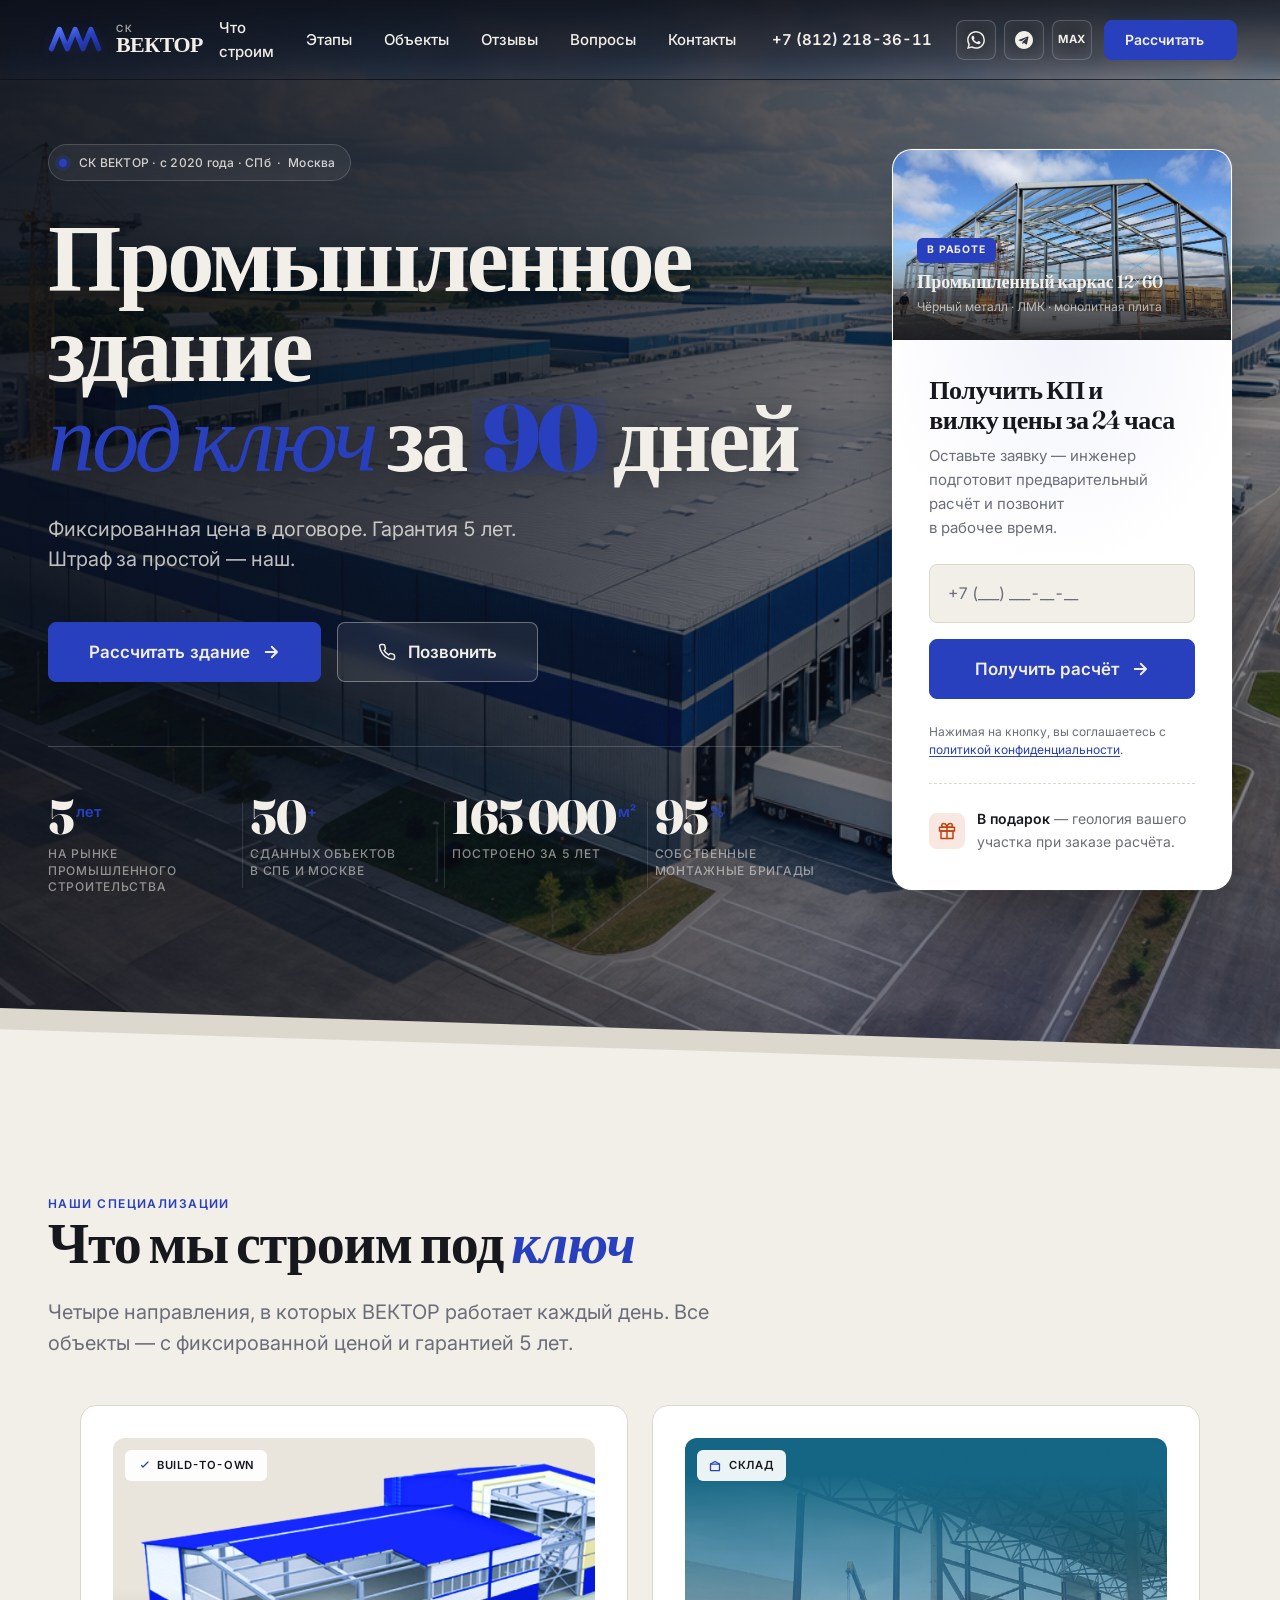
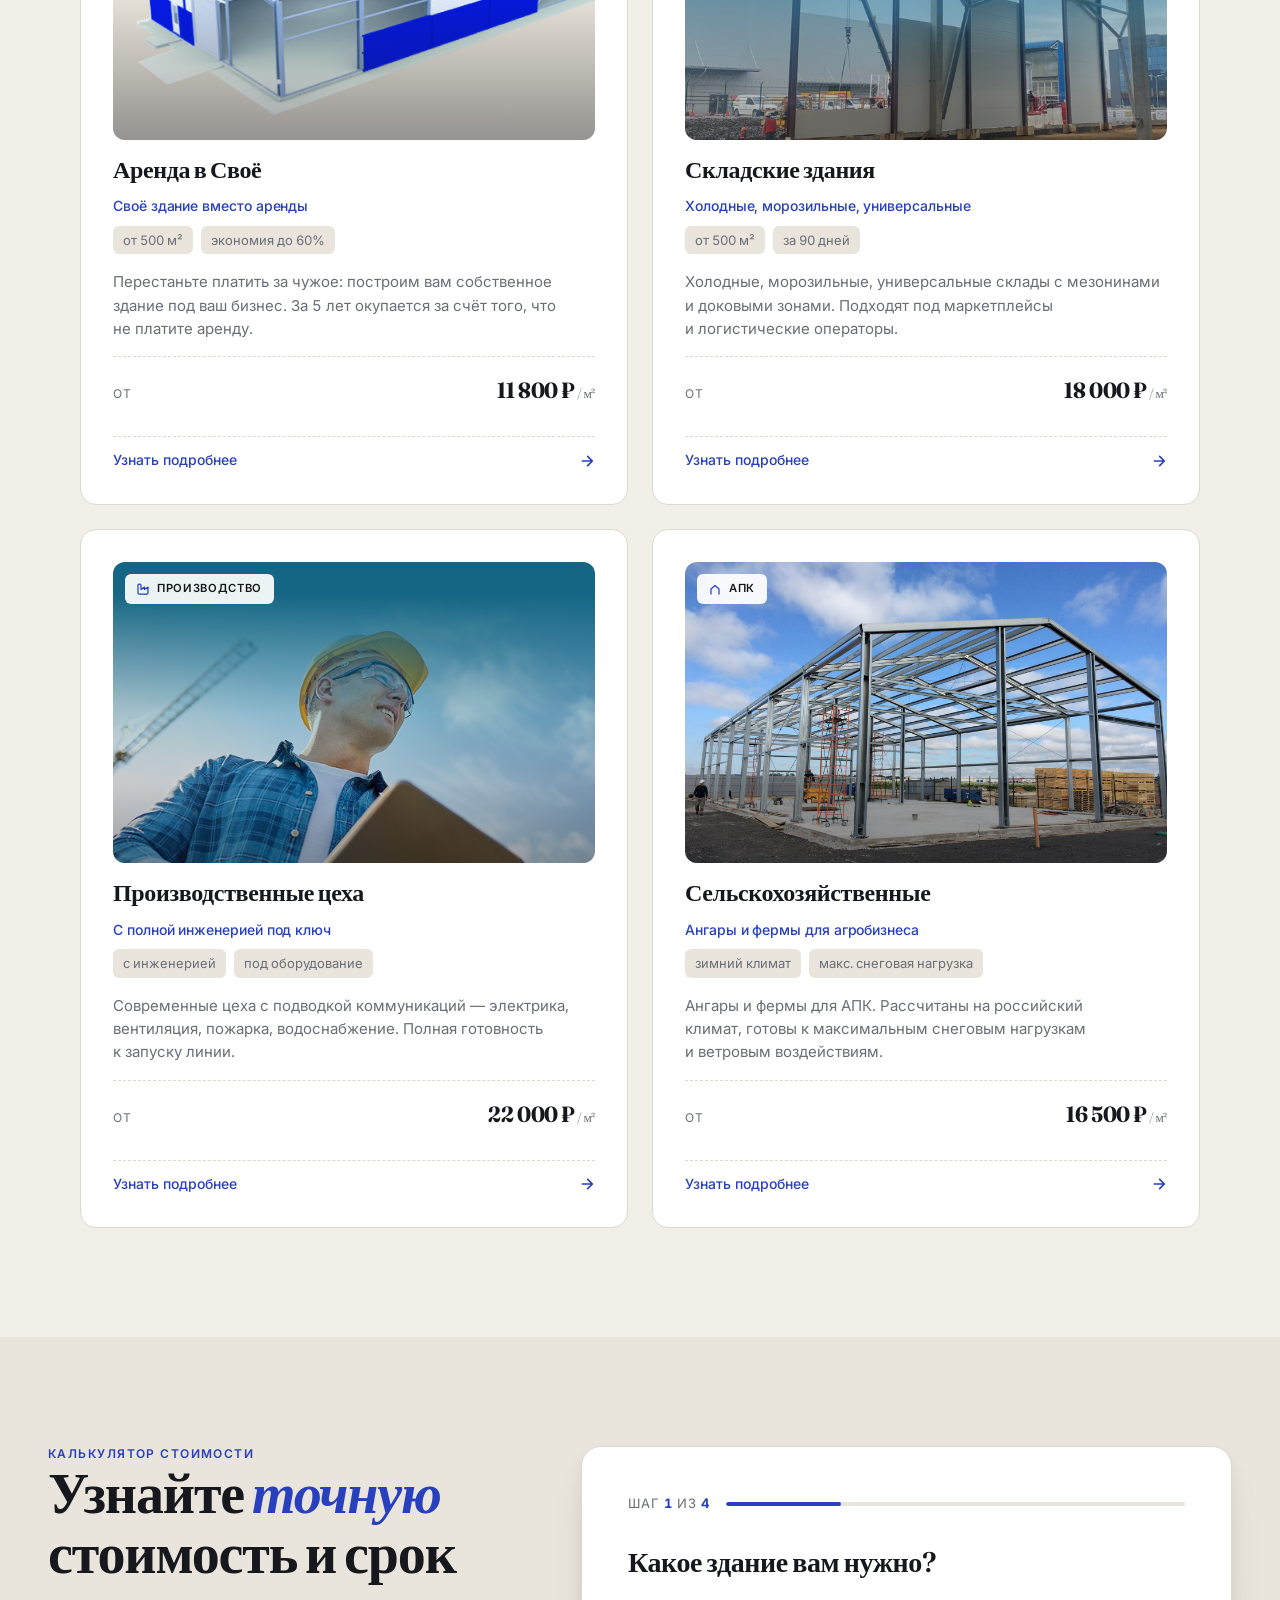
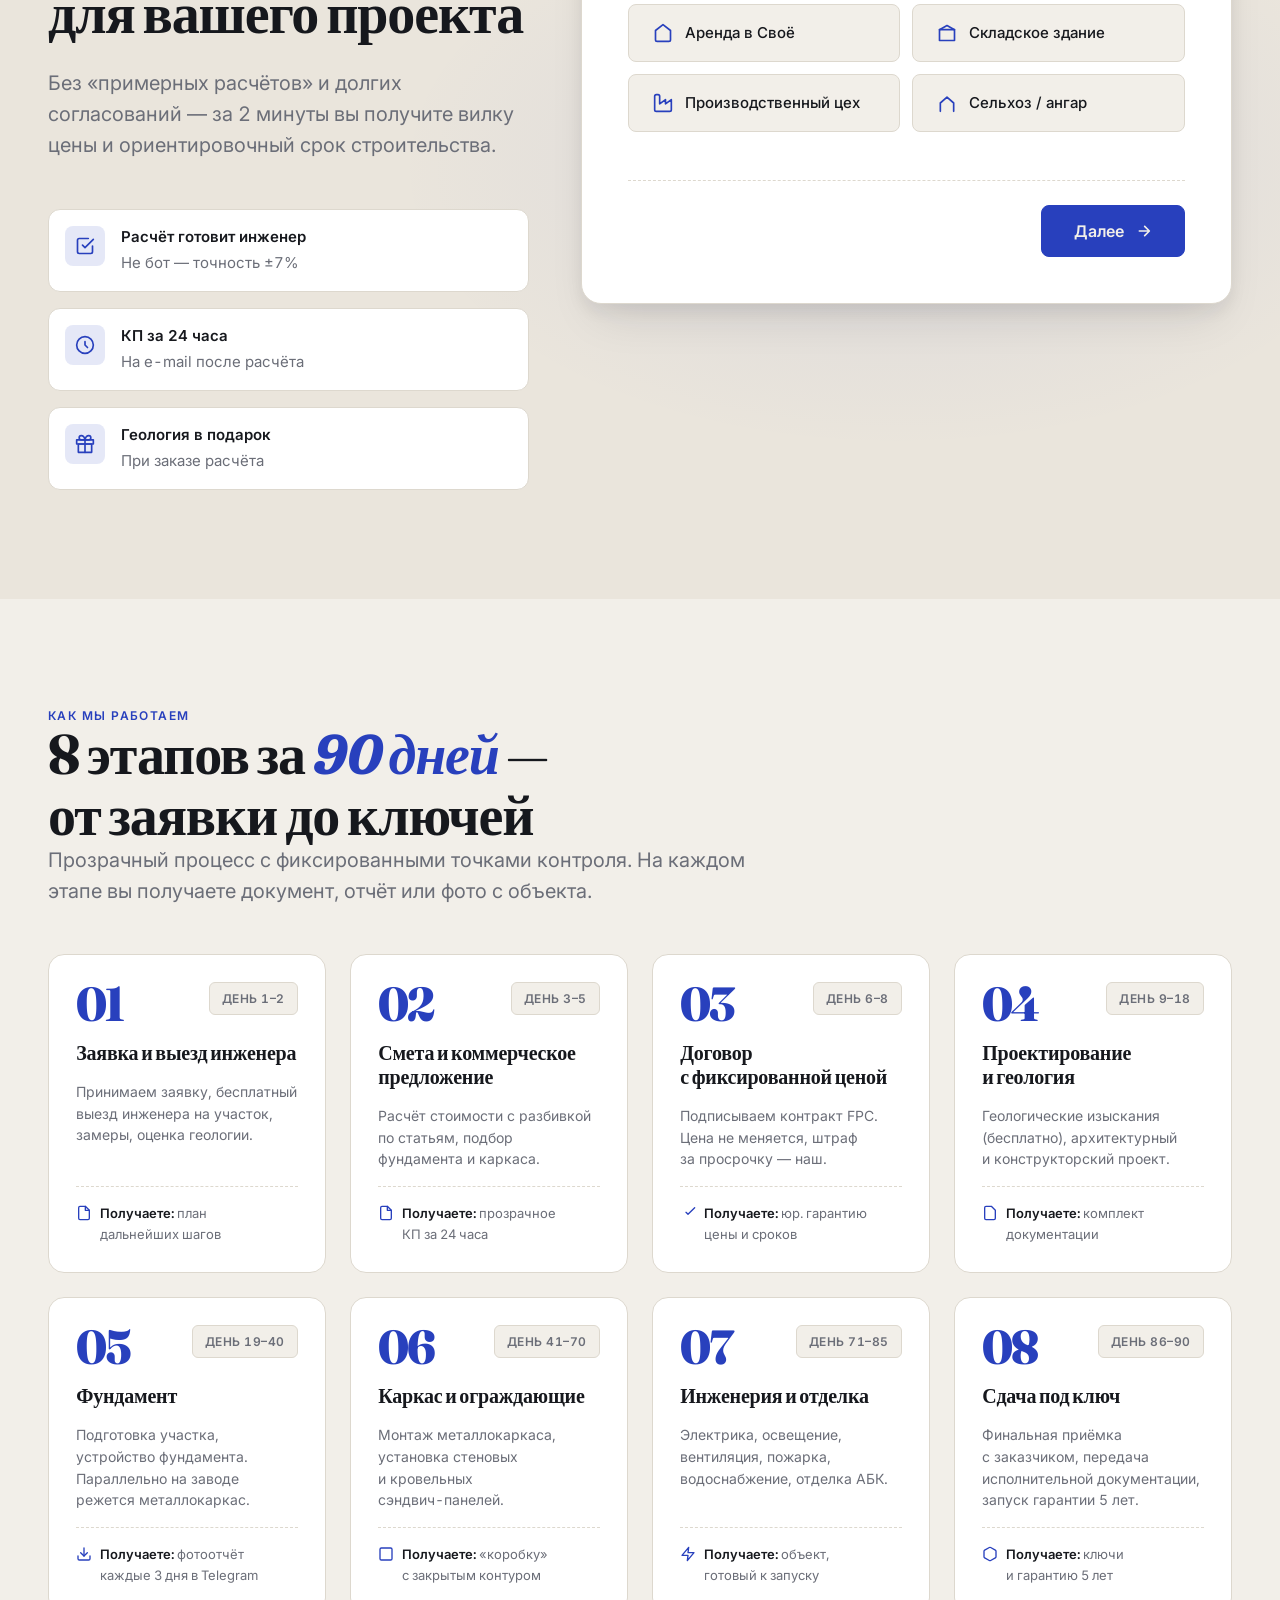
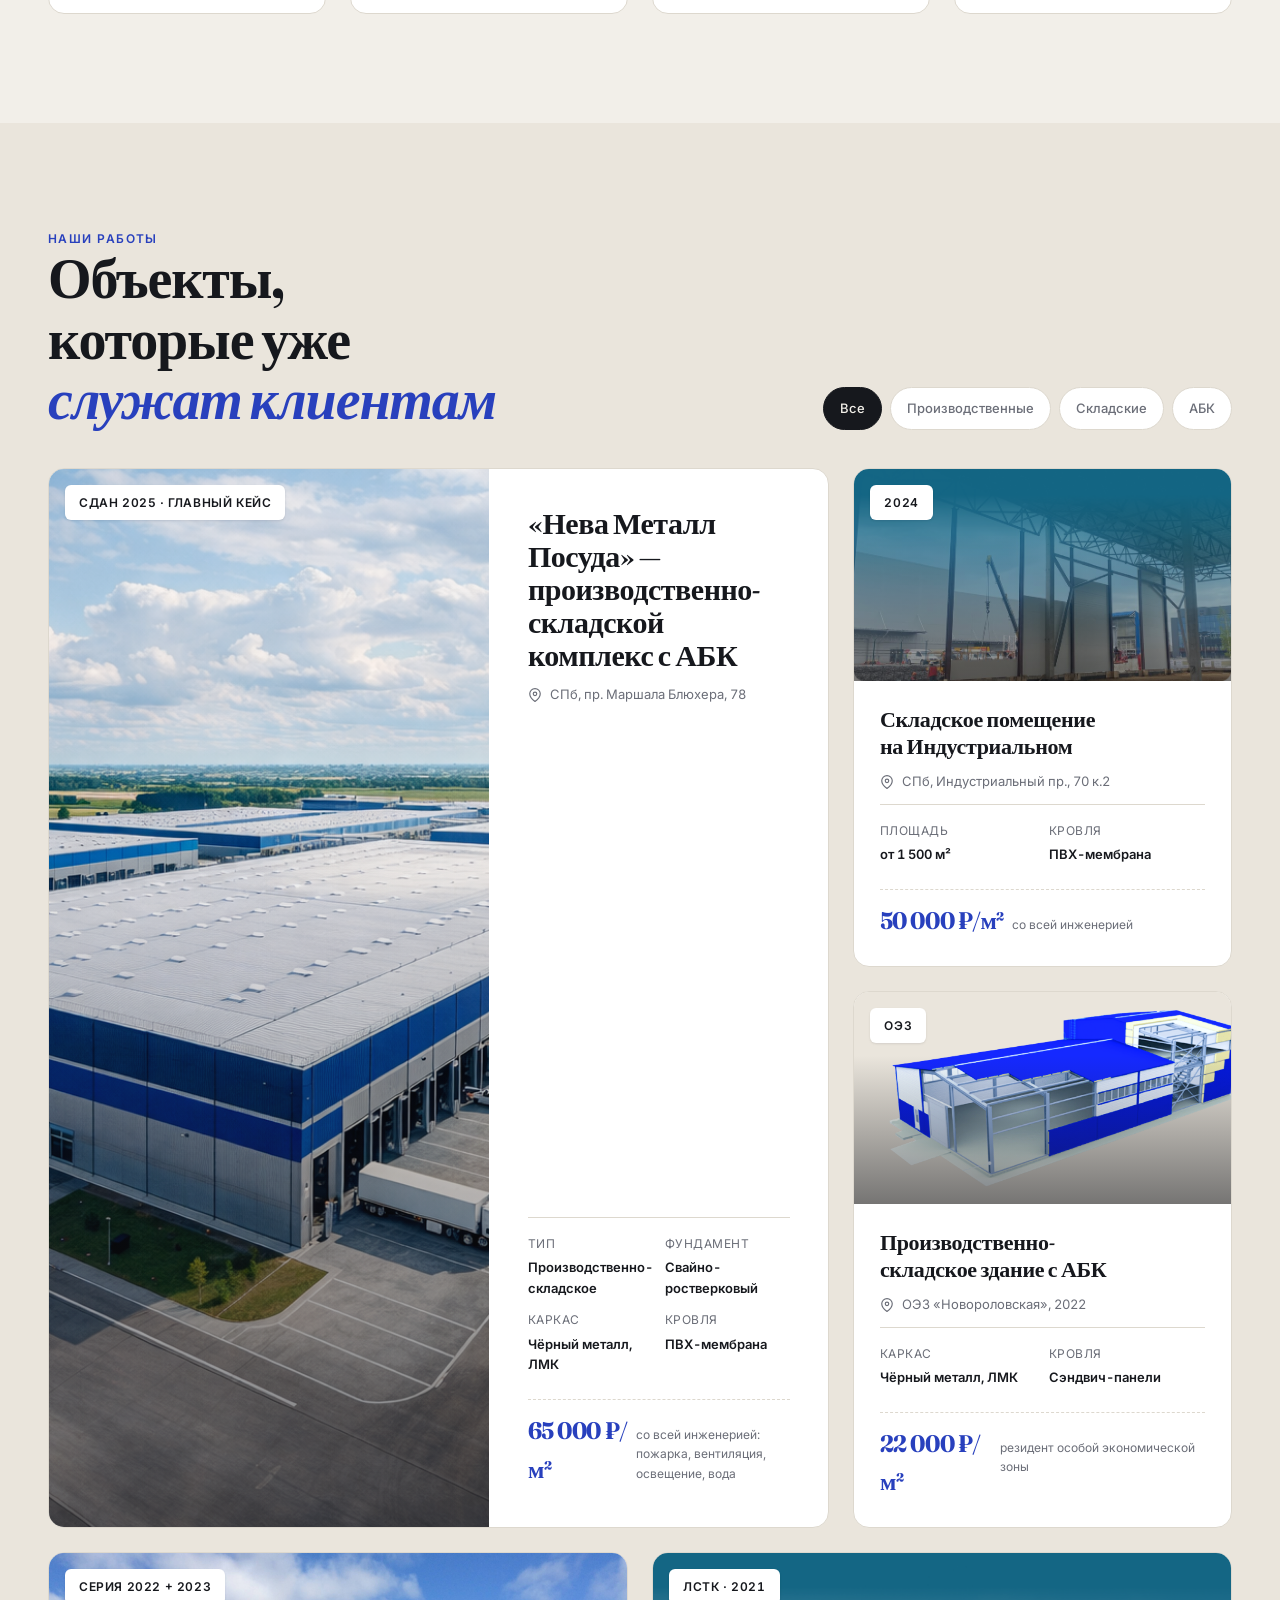
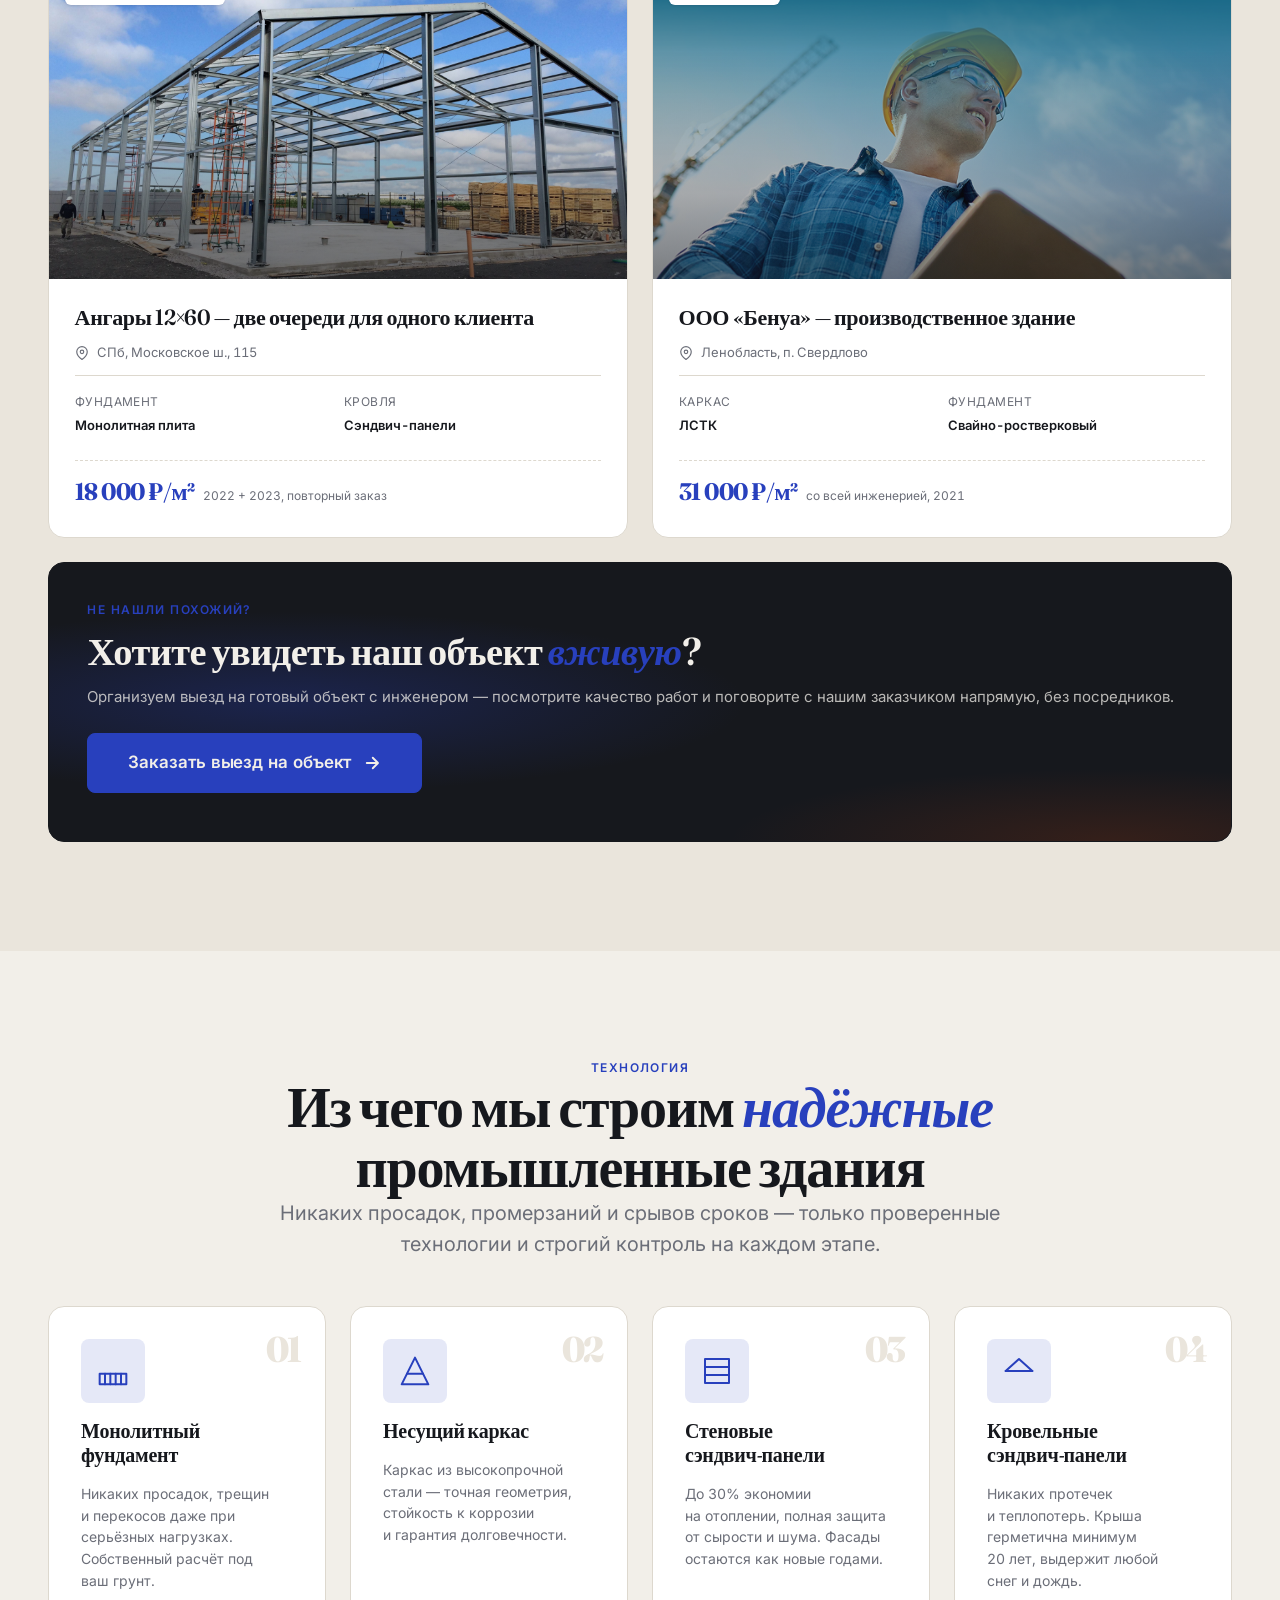
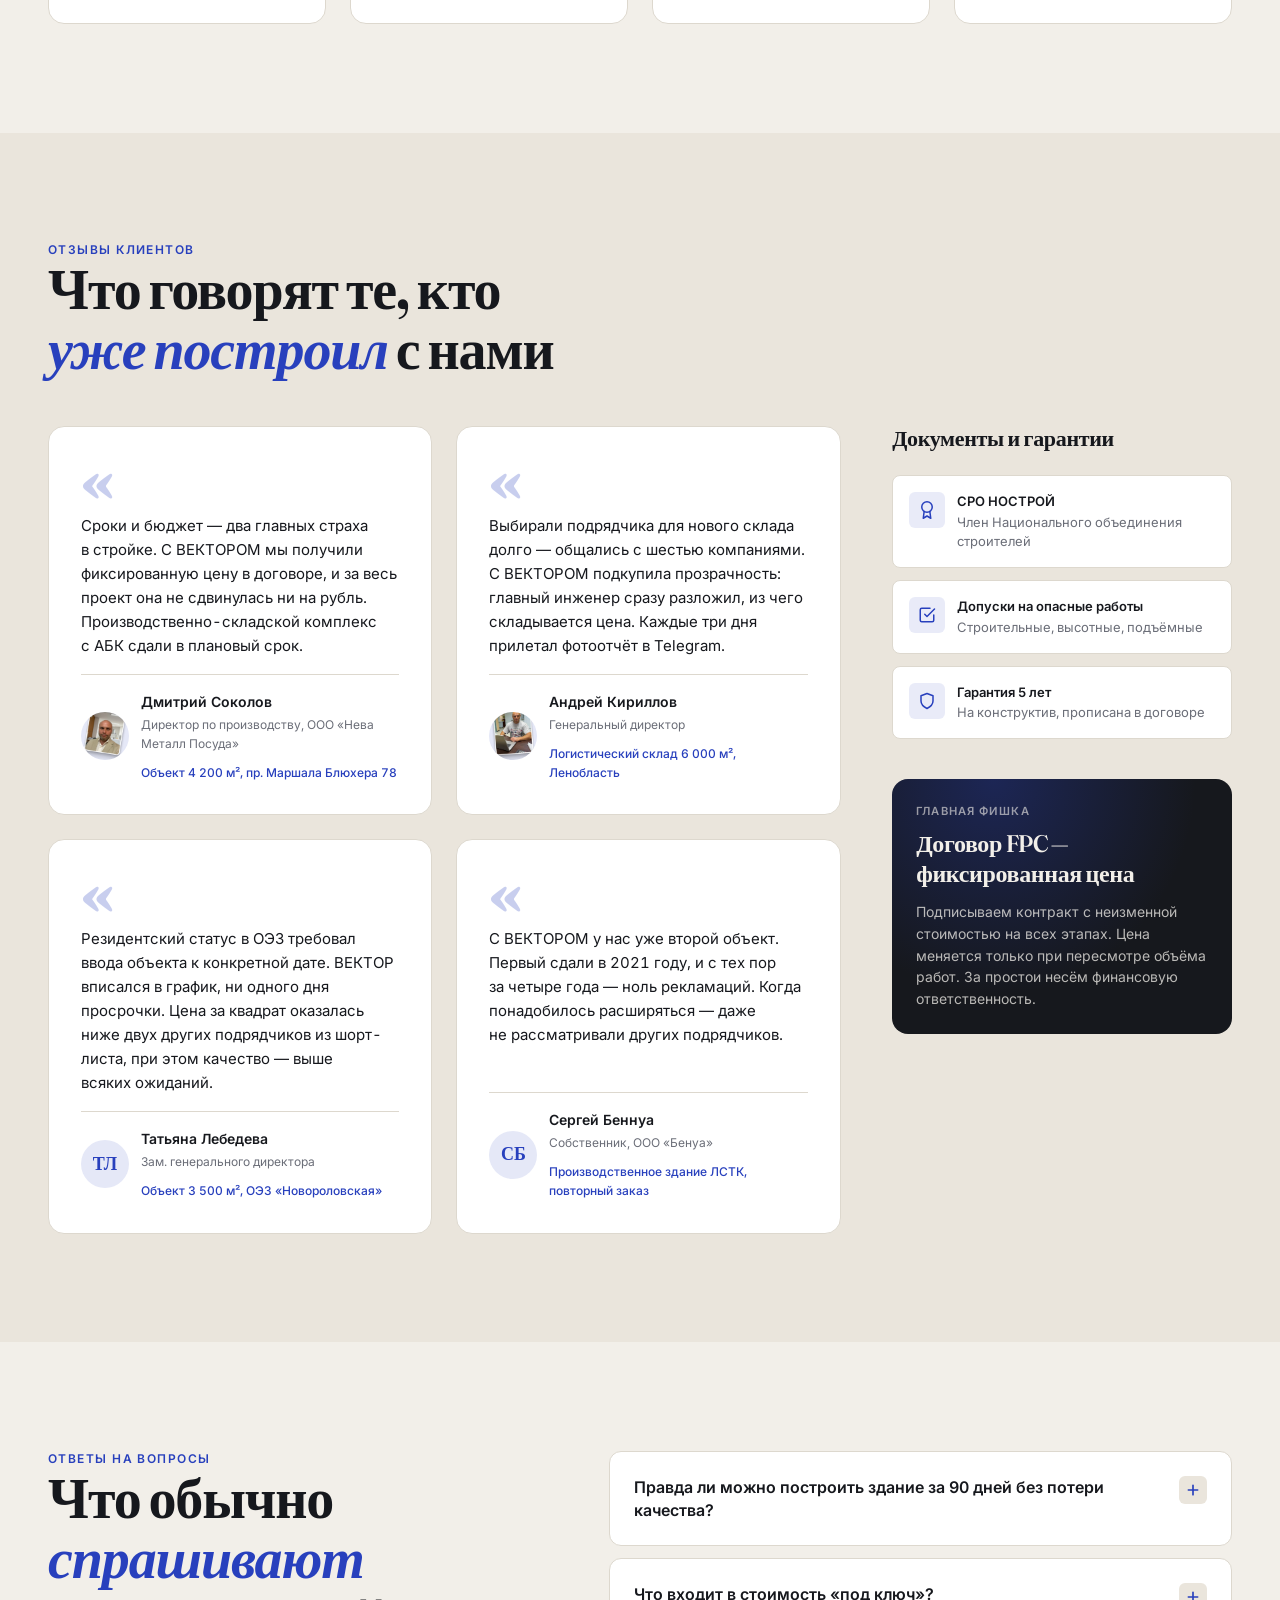
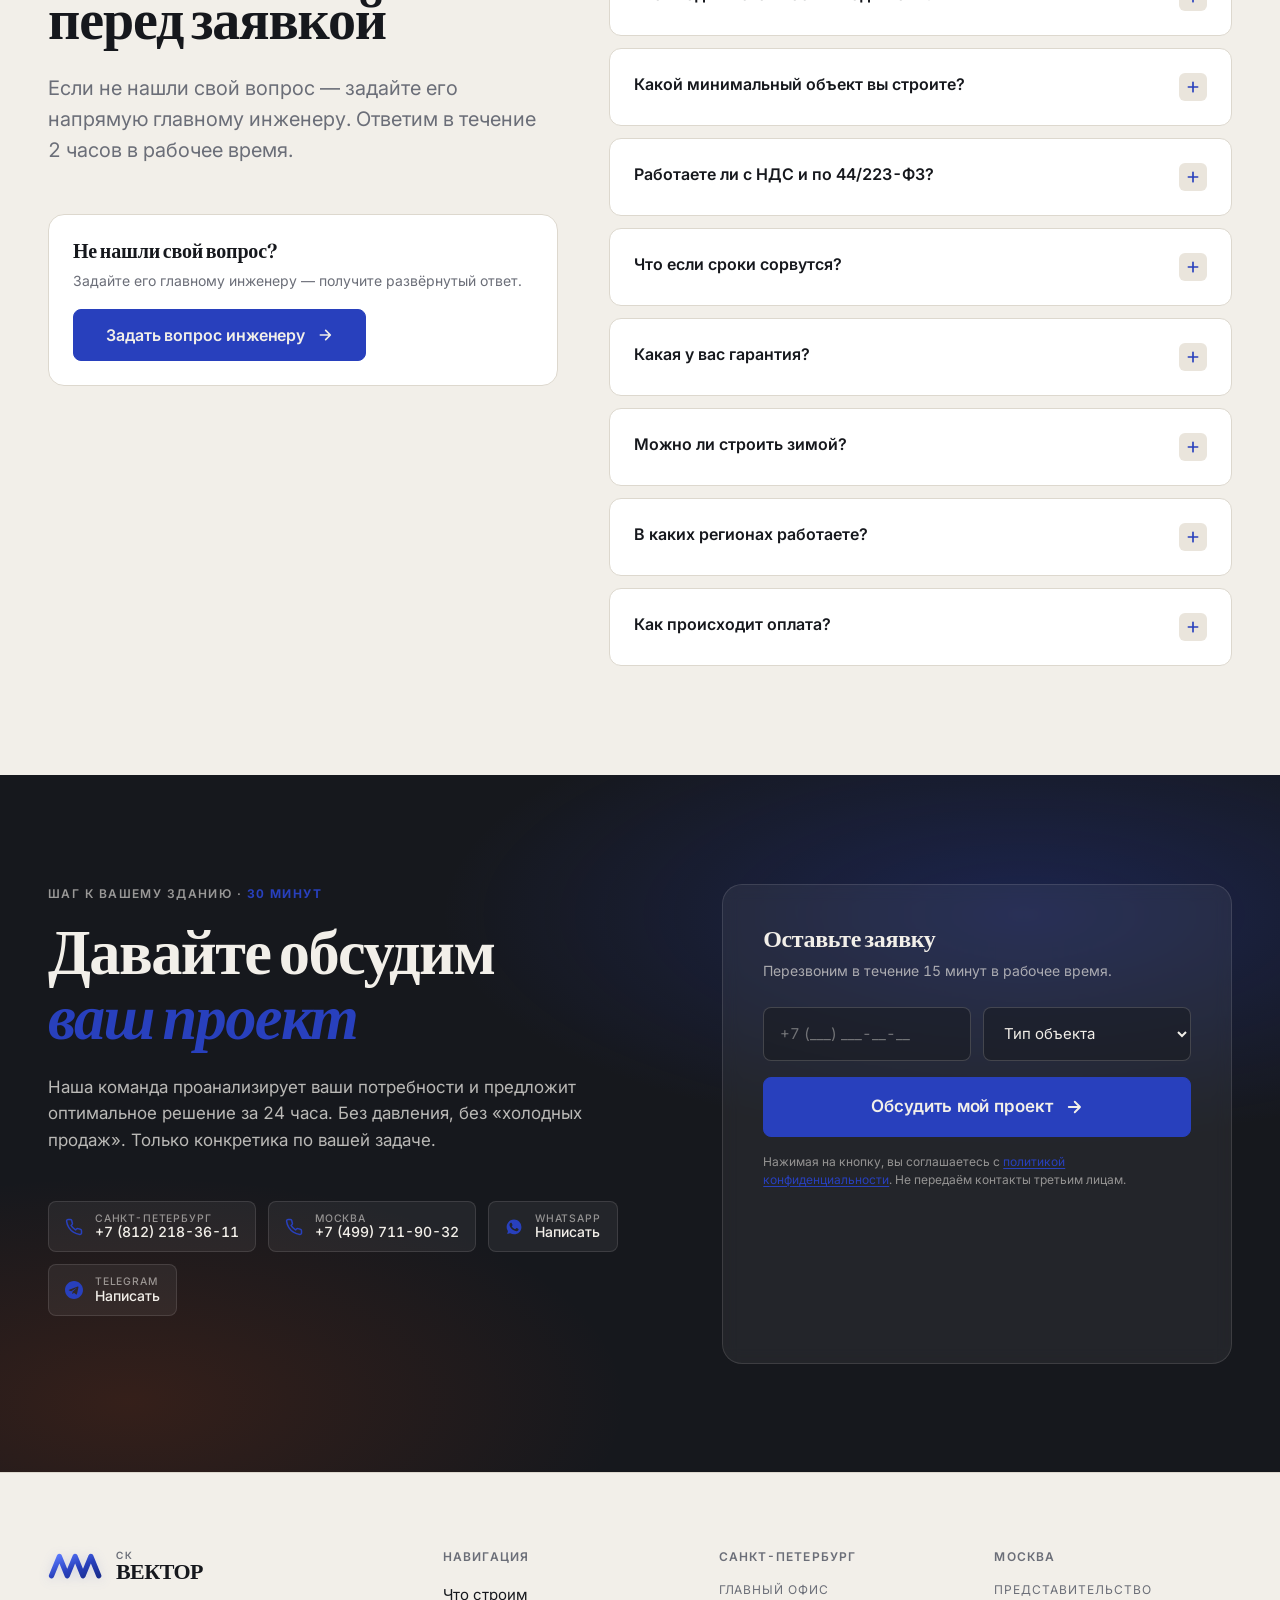
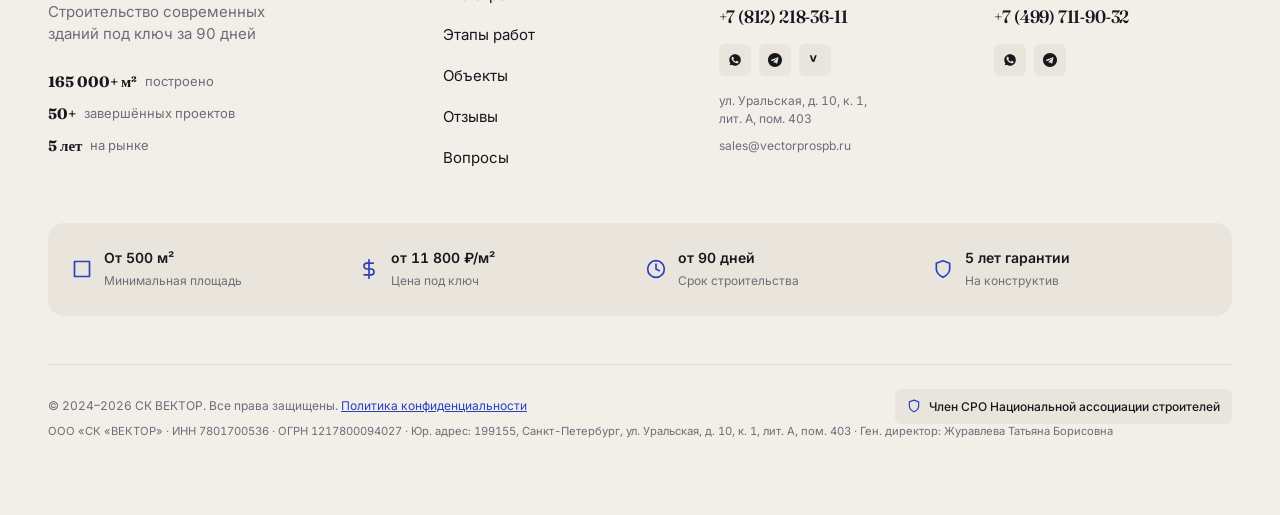
==== landing2vekto/index.html @ 73c87891 "Forms: remove name fields, keep phone only + restore chat widget visibility - Remove name input from" ====
<!DOCTYPE html>
<html lang="ru">
<head>
  <meta charset="UTF-8" />
  <meta name="viewport" content="width=device-width, initial-scale=1.0" />
  <title>СК ВЕКТОР — промышленные здания под ключ за 90 дней в СПб и Москве</title>
  <meta name="description" content="Строим ангары, склады и производственные здания из металлоконструкций под ключ от 11 800 ₽/м². Фиксированная цена в договоре, гарантия 5 лет, сдача за 90 дней. СПб, Ленобласть, Москва." />
  <meta name="theme-color" content="#F2EFE9" />

  <link rel="preconnect" href="https://fonts.googleapis.com" />
  <link rel="preconnect" href="https://fonts.gstatic.com" crossorigin />
  <link href="https://fonts.googleapis.com/css2?family=Fraunces:opsz,wght,SOFT@9..144,400..900,0..100&family=Inter:wght@400;500;600;700&display=swap" rel="stylesheet" />

  <link rel="stylesheet" href="styles/main.css" />
</head>
<body>

  <!-- ======================================================
       HEADER
  ====================================================== -->
  <header class="header">
    <div class="container header__inner">

      <a href="#top" class="logo" aria-label="СК ВЕКТОР — на главную">
        <span class="logo__mark" aria-hidden="true">
          <svg viewBox="0 0 64 40" xmlns="http://www.w3.org/2000/svg" fill="none">
            <defs>
              <linearGradient id="logoGrad" x1="0%" y1="0%" x2="100%" y2="100%">
                <stop offset="0%" stop-color="#5B7BFF"/>
                <stop offset="55%" stop-color="#2840BD"/>
                <stop offset="100%" stop-color="#1A2D8F"/>
              </linearGradient>
            </defs>
            <path d="M4 30 L13 8 L22 30 L31 8 L40 30 L49 8 L58 30"
                  stroke="url(#logoGrad)" stroke-width="6"
                  stroke-linecap="round" stroke-linejoin="round"/>
          </svg>
        </span>
        <span class="logo__text">
          <span class="logo__sub">СК</span>
          ВЕКТОР
        </span>
      </a>

      <nav class="nav" aria-label="Главное меню">
        <a href="#services" class="nav__link">Что строим</a>
        <a href="#process" class="nav__link">Этапы</a>
        <a href="#cases" class="nav__link">Объекты</a>
        <a href="#reviews" class="nav__link">Отзывы</a>
        <a href="#faq" class="nav__link">Вопросы</a>
        <a href="#contacts" class="nav__link">Контакты</a>
      </nav>

      <div class="header__contacts">
        <a href="tel:+78122183611" class="header__phone">
          <svg class="header__phone-icon" viewBox="0 0 24 24" fill="none" stroke="currentColor" stroke-width="2" stroke-linecap="round" stroke-linejoin="round" aria-hidden="true"><path d="M22 16.92v3a2 2 0 0 1-2.18 2 19.79 19.79 0 0 1-8.63-3.07 19.5 19.5 0 0 1-6-6 19.79 19.79 0 0 1-3.07-8.67A2 2 0 0 1 4.11 2h3a2 2 0 0 1 2 1.72 12.84 12.84 0 0 0 .7 2.81 2 2 0 0 1-.45 2.11L8.09 9.91a16 16 0 0 0 6 6l1.27-1.27a2 2 0 0 1 2.11-.45 12.84 12.84 0 0 0 2.81.7A2 2 0 0 1 22 16.92z"/></svg>
          <span>+7 (812) 218-36-11</span>
        </a>

        <ul class="messengers hide-mobile" aria-label="Мессенджеры">
          <li>
            <a href="https://wa.me/78122183611" class="messenger" aria-label="WhatsApp" target="_blank" rel="noopener">
              <svg viewBox="0 0 24 24" fill="currentColor" aria-hidden="true"><path d="M17.472 14.382c-.297-.149-1.758-.867-2.03-.967-.273-.099-.471-.148-.67.15-.197.297-.767.966-.94 1.164-.173.199-.347.223-.644.075-.297-.15-1.255-.463-2.39-1.475-.883-.788-1.48-1.761-1.653-2.059-.173-.297-.018-.458.13-.606.134-.133.298-.347.446-.52.149-.174.198-.298.298-.497.099-.198.05-.371-.025-.52-.075-.149-.669-1.612-.916-2.207-.242-.579-.487-.5-.669-.51-.173-.008-.371-.01-.57-.01-.198 0-.52.074-.792.372-.272.297-1.04 1.016-1.04 2.479 0 1.462 1.065 2.875 1.213 3.074.149.198 2.096 3.2 5.077 4.487.709.306 1.262.489 1.694.625.712.227 1.36.195 1.871.118.571-.085 1.758-.719 2.006-1.413.248-.694.248-1.289.173-1.413-.074-.124-.272-.198-.57-.347m-5.421 7.403h-.004a9.87 9.87 0 0 1-5.031-1.378l-.361-.214-3.741.982.998-3.648-.235-.374a9.86 9.86 0 0 1-1.51-5.26c.001-5.45 4.436-9.884 9.888-9.884 2.64 0 5.122 1.03 6.988 2.898a9.825 9.825 0 0 1 2.893 6.994c-.003 5.45-4.437 9.884-9.885 9.884m8.413-18.297A11.815 11.815 0 0 0 12.05 0C5.495 0 .16 5.335.157 11.892c0 2.096.547 4.142 1.588 5.945L.057 24l6.305-1.654a11.882 11.882 0 0 0 5.683 1.448h.005c6.554 0 11.89-5.335 11.893-11.893a11.821 11.821 0 0 0-3.48-8.413"/></svg>
            </a>
          </li>
          <li>
            <a href="https://t.me/vectorprospb" class="messenger" aria-label="Telegram" target="_blank" rel="noopener">
              <svg viewBox="0 0 24 24" fill="currentColor" aria-hidden="true"><path d="M12 0C5.374 0 0 5.374 0 12s5.374 12 12 12 12-5.374 12-12S18.626 0 12 0zm5.894 8.221l-1.97 9.28c-.145.658-.537.818-1.084.508l-3-2.21-1.446 1.394c-.14.18-.357.295-.6.295-.002 0-.003 0-.005-.001l.213-3.054 5.56-5.022c.24-.213-.054-.334-.373-.121l-6.869 4.326-2.96-.924c-.64-.203-.658-.643.135-.953l11.566-4.458c.538-.196 1.006.128.832.941z"/></svg>
            </a>
          </li>
          <li>
            <a href="#" class="messenger messenger--max" aria-label="Max (мессенджер)" target="_blank" rel="noopener">
              <span>MAX</span>
            </a>
          </li>
        </ul>

        <a href="#calculator" class="btn btn--sm header__cta">
          Рассчитать
          <svg class="btn__icon" width="16" height="16" viewBox="0 0 24 24" fill="none" stroke="currentColor" stroke-width="2.5" stroke-linecap="round" stroke-linejoin="round" aria-hidden="true"><path d="M5 12h14M13 5l7 7-7 7"/></svg>
        </a>

        <button type="button" class="burger" aria-label="Открыть меню">
          <svg viewBox="0 0 24 24" fill="none" stroke="currentColor" stroke-width="2" stroke-linecap="round" stroke-linejoin="round" aria-hidden="true"><line x1="3" y1="6" x2="21" y2="6"/><line x1="3" y1="12" x2="21" y2="12"/><line x1="3" y1="18" x2="21" y2="18"/></svg>
        </button>
      </div>

    </div>
  </header>

  <main id="top">

    <!-- ======================================================
         HERO
    ====================================================== -->
    <section class="hero" id="hero">

      <!-- Фон-фото -->
      <div class="hero__bg" aria-hidden="true">
        <img src="assets/images/case-warehouse-aerial.png"
             alt=""
             loading="eager" />
      </div>

      <!-- Диагональный разделитель снизу: левый край выше, правый ниже + лёгкий echo-слой -->
      <svg class="hero__curve" viewBox="0 0 1440 130" preserveAspectRatio="none" aria-hidden="true">
        <path class="hero__curve-echo" d="M0,130 L0,28 L1440,80 L1440,130 Z"/>
        <path class="hero__curve-main" d="M0,130 L0,55 L1440,105 L1440,130 Z"/>
      </svg>

      <div class="container hero__inner">

        <div class="hero__content">

          <div class="hero__eyebrow">
            <span class="hero__eyebrow-dot" aria-hidden="true"></span>
            <span class="hero__eyebrow-text">СК&nbsp;ВЕКТОР · с&nbsp;2020 года · СПб &nbsp;·&nbsp; Москва</span>
          </div>

          <h1 class="hero__title">
            Промышленное здание<br>
            <em>под ключ</em> за&nbsp;<span class="hero__title-num">90</span>&nbsp;дней
          </h1>

          <p class="hero__lead">
            Фиксированная цена в&nbsp;договоре. Гарантия&nbsp;5&nbsp;лет.
            <br class="hide-mobile">
            Штраф за&nbsp;простой — наш.
          </p>

          <div class="hero__actions">
            <a href="#calculator" class="btn btn--lg">
              Рассчитать здание
              <svg class="btn__icon" width="18" height="18" viewBox="0 0 24 24" fill="none" stroke="currentColor" stroke-width="2.5" stroke-linecap="round" stroke-linejoin="round"><path d="M5 12h14M13 5l7 7-7 7"/></svg>
            </a>
            <a href="tel:+78122183611" class="btn btn--secondary btn--lg">
              <svg width="18" height="18" viewBox="0 0 24 24" fill="none" stroke="currentColor" stroke-width="2" stroke-linecap="round" stroke-linejoin="round"><path d="M22 16.92v3a2 2 0 0 1-2.18 2 19.79 19.79 0 0 1-8.63-3.07 19.5 19.5 0 0 1-6-6 19.79 19.79 0 0 1-3.07-8.67A2 2 0 0 1 4.11 2h3a2 2 0 0 1 2 1.72 12.84 12.84 0 0 0 .7 2.81 2 2 0 0 1-.45 2.11L8.09 9.91a16 16 0 0 0 6 6l1.27-1.27a2 2 0 0 1 2.11-.45 12.84 12.84 0 0 0 2.81.7A2 2 0 0 1 22 16.92z"/></svg>
              Позвонить
            </a>
          </div>

          <ul class="hero__usp">
            <li class="usp">
              <span class="usp__value">5<sup>лет</sup></span>
              <span class="usp__label">на&nbsp;рынке промышленного строительства</span>
            </li>
            <li class="usp">
              <span class="usp__value">50<sup>+</sup></span>
              <span class="usp__label">сданных объектов в&nbsp;СПб и&nbsp;Москве</span>
            </li>
            <li class="usp">
              <span class="usp__value">165&nbsp;000<sup>м²</sup></span>
              <span class="usp__label">построено за&nbsp;5&nbsp;лет</span>
            </li>
            <li class="usp">
              <span class="usp__value">95<sup>%</sup></span>
              <span class="usp__label">собственные монтажные бригады</span>
            </li>
          </ul>
        </div>

        <aside class="hero__card" aria-labelledby="heroFormTitle">

          <div class="hero__card-photo">
            <img src="assets/images/hero-frame.png"
                 alt="Металлокаркас здания на стройплощадке СК ВЕКТОР"
                 loading="eager" />
            <div class="hero__card-photo-caption">
              <span class="hero__card-photo-caption-label">В работе</span>
              <p class="hero__card-photo-caption-title">Промышленный каркас 12×60</p>
              <p class="hero__card-photo-caption-meta">Чёрный металл · ЛМК · монолитная плита</p>
            </div>
          </div>

          <div class="hero__card-body">
            <div class="hero__card-head">
              <h2 class="hero__card-title" id="heroFormTitle">Получить КП и вилку цены за 24 часа</h2>
              <p class="hero__card-subtitle">Оставьте заявку — инженер подготовит предварительный расчёт и позвонит в&nbsp;рабочее время.</p>
            </div>

            <form class="hero__form" action="#" method="post" novalidate>
              <div class="hero__form-field">
                <label class="visually-hidden" for="heroPhone">Телефон</label>
                <input type="tel" id="heroPhone" name="phone" class="hero__form-input" placeholder="+7 (___) ___-__-__" required />
              </div>

              <button type="submit" class="btn btn--lg">
                Получить расчёт
                <svg class="btn__icon" width="18" height="18" viewBox="0 0 24 24" fill="none" stroke="currentColor" stroke-width="2.5" stroke-linecap="round" stroke-linejoin="round"><path d="M5 12h14M13 5l7 7-7 7"/></svg>
              </button>

              <p class="hero__form-disclaimer">
                Нажимая на кнопку, вы соглашаетесь с <a href="#privacy">политикой конфиденциальности</a>.
              </p>
            </form>

            <div class="hero__bonus">
              <span class="hero__bonus-icon" aria-hidden="true">
                <svg viewBox="0 0 24 24" fill="none" stroke="currentColor" stroke-width="2" stroke-linecap="round" stroke-linejoin="round"><polygon points="20 12 20 22 4 22 4 12"/><rect x="2" y="7" width="20" height="5"/><line x1="12" y1="22" x2="12" y2="7"/><path d="M12 7H7.5a2.5 2.5 0 0 1 0-5C11 2 12 7 12 7z"/><path d="M12 7h4.5a2.5 2.5 0 0 0 0-5C13 2 12 7 12 7z"/></svg>
              </span>
              <span><strong>В подарок</strong> — геология вашего участка при заказе расчёта.</span>
            </div>
          </div>
        </aside>

      </div>
    </section>

    <!-- ======================================================
         SERVICES — Наши специализации (4 типа из Netlify)
    ====================================================== -->
    <section class="section services" id="services">
      <div class="container">
        <div class="section__head">
          <p class="overline">Наши специализации</p>
          <h2 class="section__title h2">Что мы строим под&nbsp;<em class="italic-accent">ключ</em></h2>
          <p class="lead">Четыре направления, в которых ВЕКТОР работает каждый день. Все объекты — с фиксированной ценой и гарантией 5&nbsp;лет.</p>
        </div>

        <div class="services__grid">

          <a href="services/rental.html" class="service-card">
            <div class="service-card__media">
              <span class="service-card__media-tag"><svg viewBox="0 0 24 24" fill="none" stroke="currentColor" stroke-width="2.5" stroke-linecap="round" stroke-linejoin="round"><path d="M9 11l3 3L22 4"/></svg>Build-to-own</span>
              <img src="assets/images/service-rental-3d.png"
                   alt="3D-визуализация здания под собственность" loading="lazy" />
            </div>
            <div class="service-card__head">
              <h3 class="service-card__title">Аренда в Своё</h3>
              <p class="service-card__subtitle">Своё здание вместо&nbsp;аренды</p>
              <div class="service-card__meta">
                <span>от 500 м²</span>
                <span>экономия до 60%</span>
              </div>
            </div>
            <p class="service-card__desc">Перестаньте платить за&nbsp;чужое: построим вам собственное здание под&nbsp;ваш бизнес. За&nbsp;5&nbsp;лет окупается за&nbsp;счёт того, что не&nbsp;платите аренду.</p>
            <div class="service-card__price">
              <span class="service-card__price-label">от</span>
              <span class="service-card__price-value">11&nbsp;800&nbsp;₽<em>/&nbsp;м²</em></span>
            </div>
            <div class="service-card__cta"><span>Узнать подробнее</span><svg viewBox="0 0 24 24" fill="none" stroke="currentColor" stroke-width="2.5" stroke-linecap="round" stroke-linejoin="round"><path d="M5 12h14M13 5l7 7-7 7"/></svg></div>
          </a>

          <a href="services/warehouse.html" class="service-card">
            <div class="service-card__media">
              <span class="service-card__media-tag"><svg viewBox="0 0 24 24" fill="none" stroke="currentColor" stroke-width="2.5" stroke-linecap="round" stroke-linejoin="round"><rect x="3" y="8" width="18" height="13"/><path d="M3 8l9-5 9 5"/></svg>Склад</span>
              <img src="assets/images/service-warehouse.png"
                   alt="Строительство складского здания СК ВЕКТОР" loading="lazy" />
            </div>
            <div class="service-card__head">
              <h3 class="service-card__title">Складские здания</h3>
              <p class="service-card__subtitle">Холодные, морозильные, универсальные</p>
              <div class="service-card__meta">
                <span>от 500 м²</span>
                <span>за 90 дней</span>
              </div>
            </div>
            <p class="service-card__desc">Холодные, морозильные, универсальные склады с&nbsp;мезонинами и&nbsp;доковыми зонами. Подходят под&nbsp;маркетплейсы и&nbsp;логистические операторы.</p>
            <div class="service-card__price">
              <span class="service-card__price-label">от</span>
              <span class="service-card__price-value">18&nbsp;000&nbsp;₽<em>/&nbsp;м²</em></span>
            </div>
            <div class="service-card__cta"><span>Узнать подробнее</span><svg viewBox="0 0 24 24" fill="none" stroke="currentColor" stroke-width="2.5" stroke-linecap="round" stroke-linejoin="round"><path d="M5 12h14M13 5l7 7-7 7"/></svg></div>
          </a>

          <a href="services/industrial.html" class="service-card">
            <div class="service-card__media">
              <span class="service-card__media-tag"><svg viewBox="0 0 24 24" fill="none" stroke="currentColor" stroke-width="2.5" stroke-linecap="round" stroke-linejoin="round"><path d="M2 20a2 2 0 0 0 2 2h16a2 2 0 0 0 2-2V8l-7 5V8l-7 5V4a2 2 0 0 0-2-2H4a2 2 0 0 0-2 2z"/></svg>Производство</span>
              <img src="assets/images/service-industrial.png"
                   alt="Главный инженер СК ВЕКТОР на объекте" loading="lazy" />
            </div>
            <div class="service-card__head">
              <h3 class="service-card__title">Производственные цеха</h3>
              <p class="service-card__subtitle">С полной инженерией под ключ</p>
              <div class="service-card__meta">
                <span>с инженерией</span>
                <span>под оборудование</span>
              </div>
            </div>
            <p class="service-card__desc">Современные цеха с&nbsp;подводкой коммуникаций — электрика, вентиляция, пожарка, водоснабжение. Полная готовность к&nbsp;запуску линии.</p>
            <div class="service-card__price">
              <span class="service-card__price-label">от</span>
              <span class="service-card__price-value">22&nbsp;000&nbsp;₽<em>/&nbsp;м²</em></span>
            </div>
            <div class="service-card__cta"><span>Узнать подробнее</span><svg viewBox="0 0 24 24" fill="none" stroke="currentColor" stroke-width="2.5" stroke-linecap="round" stroke-linejoin="round"><path d="M5 12h14M13 5l7 7-7 7"/></svg></div>
          </a>

          <a href="services/agro.html" class="service-card">
            <div class="service-card__media">
              <span class="service-card__media-tag"><svg viewBox="0 0 24 24" fill="none" stroke="currentColor" stroke-width="2.5" stroke-linecap="round" stroke-linejoin="round"><path d="M4 22V12l8-7 8 7v10"/></svg>АПК</span>
              <img src="assets/images/hero-frame.png"
                   alt="Сельскохозяйственный ангар на металлокаркасе" loading="lazy" />
            </div>
            <div class="service-card__head">
              <h3 class="service-card__title">Сельскохозяйственные</h3>
              <p class="service-card__subtitle">Ангары и фермы для агробизнеса</p>
              <div class="service-card__meta">
                <span>зимний климат</span>
                <span>макс. снеговая нагрузка</span>
              </div>
            </div>
            <p class="service-card__desc">Ангары и&nbsp;фермы для АПК. Рассчитаны на&nbsp;российский климат, готовы к&nbsp;максимальным снеговым нагрузкам и&nbsp;ветровым воздействиям.</p>
            <div class="service-card__price">
              <span class="service-card__price-label">от</span>
              <span class="service-card__price-value">16&nbsp;500&nbsp;₽<em>/&nbsp;м²</em></span>
            </div>
            <div class="service-card__cta"><span>Узнать подробнее</span><svg viewBox="0 0 24 24" fill="none" stroke="currentColor" stroke-width="2.5" stroke-linecap="round" stroke-linejoin="round"><path d="M5 12h14M13 5l7 7-7 7"/></svg></div>
          </a>

        </div>
      </div>
    </section>

    <!-- ======================================================
         CALCULATOR — Квиз
    ====================================================== -->
    <section class="section calculator" id="calculator">
      <div class="container">
        <div class="calculator__inner">

          <div class="calculator__intro">
            <p class="overline">Калькулятор стоимости</p>
            <h2 class="h2">Узнайте <em class="italic-accent">точную</em> стоимость и срок для вашего проекта</h2>
            <p class="lead">Без «примерных расчётов» и&nbsp;долгих согласований — за&nbsp;2&nbsp;минуты вы&nbsp;получите вилку цены и&nbsp;ориентировочный срок строительства.</p>

            <ul class="calculator__benefits">
              <li class="calculator__benefit">
                <span class="calculator__benefit-icon"><svg viewBox="0 0 24 24" fill="none" stroke="currentColor" stroke-width="2" stroke-linecap="round" stroke-linejoin="round"><path d="M9 11l3 3L22 4"/><path d="M21 12v7a2 2 0 0 1-2 2H5a2 2 0 0 1-2-2V5a2 2 0 0 1 2-2h11"/></svg></span>
                <span class="calculator__benefit-text"><strong>Расчёт готовит инженер</strong><span>Не бот — точность ±7%</span></span>
              </li>
              <li class="calculator__benefit">
                <span class="calculator__benefit-icon"><svg viewBox="0 0 24 24" fill="none" stroke="currentColor" stroke-width="2" stroke-linecap="round" stroke-linejoin="round"><path d="M12 8v4l3 3"/><circle cx="12" cy="12" r="10"/></svg></span>
                <span class="calculator__benefit-text"><strong>КП за 24 часа</strong><span>На&nbsp;e-mail после расчёта</span></span>
              </li>
              <li class="calculator__benefit">
                <span class="calculator__benefit-icon"><svg viewBox="0 0 24 24" fill="none" stroke="currentColor" stroke-width="2" stroke-linecap="round" stroke-linejoin="round"><polygon points="20 12 20 22 4 22 4 12"/><rect x="2" y="7" width="20" height="5"/><line x1="12" y1="22" x2="12" y2="7"/><path d="M12 7H7.5a2.5 2.5 0 0 1 0-5C11 2 12 7 12 7z"/><path d="M12 7h4.5a2.5 2.5 0 0 0 0-5C13 2 12 7 12 7z"/></svg></span>
                <span class="calculator__benefit-text"><strong>Геология в подарок</strong><span>При заказе расчёта</span></span>
              </li>
            </ul>
          </div>

          <div class="quiz" id="quiz">
            <div class="quiz__progress">
              <span class="quiz__progress-label">Шаг <strong id="quizStepNum">1</strong>&nbsp;из&nbsp;<strong id="quizTotal">4</strong></span>
              <div class="quiz__progress-bar"><div class="quiz__progress-fill" id="quizFill" style="width:25%"></div></div>
            </div>

            <!-- Step 1: Тип здания -->
            <div class="quiz__step is-active" data-step="1">
              <h3 class="quiz__question">Какое здание вам нужно?</h3>
              <div class="quiz__options">
                <button type="button" class="quiz__option" data-value="rental">
                  <svg class="quiz__option-icon" viewBox="0 0 24 24" fill="none" stroke="currentColor" stroke-width="2" stroke-linecap="round" stroke-linejoin="round"><path d="M3 9l9-7 9 7v11a2 2 0 0 1-2 2H5a2 2 0 0 1-2-2z"/></svg>
                  Аренда в Своё
                </button>
                <button type="button" class="quiz__option" data-value="warehouse">
                  <svg class="quiz__option-icon" viewBox="0 0 24 24" fill="none" stroke="currentColor" stroke-width="2" stroke-linecap="round" stroke-linejoin="round"><rect x="3" y="8" width="18" height="13"/><path d="M3 8l9-5 9 5"/></svg>
                  Складское здание
                </button>
                <button type="button" class="quiz__option" data-value="industrial">
                  <svg class="quiz__option-icon" viewBox="0 0 24 24" fill="none" stroke="currentColor" stroke-width="2" stroke-linecap="round" stroke-linejoin="round"><path d="M2 20a2 2 0 0 0 2 2h16a2 2 0 0 0 2-2V8l-7 5V8l-7 5V4a2 2 0 0 0-2-2H4a2 2 0 0 0-2 2z"/></svg>
                  Производственный цех
                </button>
                <button type="button" class="quiz__option" data-value="agro">
                  <svg class="quiz__option-icon" viewBox="0 0 24 24" fill="none" stroke="currentColor" stroke-width="2" stroke-linecap="round" stroke-linejoin="round"><path d="M4 22V12l8-7 8 7v10"/></svg>
                  Сельхоз / ангар
                </button>
              </div>
            </div>

            <!-- Step 2: Площадь -->
            <div class="quiz__step" data-step="2">
              <h3 class="quiz__question">Какая площадь объекта?</h3>
              <div class="quiz__range">
                <div class="quiz__range-value"><span id="quizArea">1500</span><span>м²</span></div>
                <input type="range" min="500" max="10000" step="100" value="1500" class="quiz__range-input" id="quizAreaInput" />
                <div class="quiz__range-marks"><span>500&nbsp;м²</span><span>10&nbsp;000&nbsp;м²</span></div>
              </div>
            </div>

            <!-- Step 3: Когда -->
            <div class="quiz__step" data-step="3">
              <h3 class="quiz__question">Когда планируете начать?</h3>
              <div class="quiz__options">
                <button type="button" class="quiz__option" data-value="3m">Через 3 месяца</button>
                <button type="button" class="quiz__option" data-value="6m">Через 6 месяцев</button>
                <button type="button" class="quiz__option" data-value="1y">Через 1 год</button>
                <button type="button" class="quiz__option" data-value="now">Уже выбираю подрядчика</button>
              </div>
            </div>

            <!-- Step 4: Контакты -->
            <div class="quiz__step" data-step="4">
              <h3 class="quiz__question">Куда отправить расчёт?</h3>
              <div class="quiz__field">
                <input type="tel" class="quiz__input" placeholder="+7 (___) ___-__-__" />
                <button type="button" class="btn btn--lg" id="quizSubmit">
                  Узнать предварительную цену
                  <svg class="btn__icon" width="18" height="18" viewBox="0 0 24 24" fill="none" stroke="currentColor" stroke-width="2.5" stroke-linecap="round" stroke-linejoin="round"><path d="M5 12h14M13 5l7 7-7 7"/></svg>
                </button>
                <p style="font-size:.75rem;color:var(--text-muted);line-height:1.5;">
                  Нажимая на кнопку, вы соглашаетесь с <a href="#privacy" style="color:var(--accent);text-decoration:underline;">политикой конфиденциальности</a>.
                </p>
              </div>
            </div>

            <!-- Step 5: Результат -->
            <div class="quiz__step quiz__step--result" data-step="5">
              <p class="quiz__result-label">Предварительная стоимость</p>
              <p class="quiz__result-price">
                <span id="resultPrice">от&nbsp;17,7</span>
                <span class="quiz__result-currency">млн&nbsp;₽</span>
              </p>
              <p class="quiz__result-range" id="resultRange">17,7 — 23,9 млн&nbsp;₽ под&nbsp;ключ</p>

              <ul class="quiz__result-meta">
                <li>
                  <span>Тип объекта</span>
                  <strong id="resultType">Складское здание</strong>
                </li>
                <li>
                  <span>Площадь</span>
                  <strong id="resultArea">1&nbsp;500&nbsp;м²</strong>
                </li>
                <li>
                  <span>Срок строительства</span>
                  <strong id="resultDays">90&nbsp;дней</strong>
                </li>
                <li>
                  <span>Гарантия</span>
                  <strong>5&nbsp;лет</strong>
                </li>
              </ul>

              <div class="quiz__result-note">
                <svg viewBox="0 0 24 24" fill="none" stroke="currentColor" stroke-width="2" stroke-linecap="round" stroke-linejoin="round" aria-hidden="true"><circle cx="12" cy="12" r="10"/><line x1="12" y1="16" x2="12" y2="12"/><line x1="12" y1="8" x2="12.01" y2="8"/></svg>
                <span>Это предварительный расчёт. <strong>Точное КП с&nbsp;разбивкой инженер пришлёт за&nbsp;24&nbsp;часа</strong> на&nbsp;ваш телефон в&nbsp;Telegram/WhatsApp.</span>
              </div>

              <p class="quiz__result-trust">📐&nbsp;&nbsp;Расчёт готовит инженер, не&nbsp;бот · точность ±7%</p>
            </div>

            <div class="quiz__nav">
              <button type="button" class="quiz__back" id="quizBack" disabled>
                <svg viewBox="0 0 24 24" fill="none" stroke="currentColor" stroke-width="2" stroke-linecap="round" stroke-linejoin="round"><path d="M19 12H5M12 19l-7-7 7-7"/></svg>
                Назад
              </button>
              <button type="button" class="btn" id="quizNext">
                Далее
                <svg class="btn__icon" width="16" height="16" viewBox="0 0 24 24" fill="none" stroke="currentColor" stroke-width="2.5" stroke-linecap="round" stroke-linejoin="round"><path d="M5 12h14M13 5l7 7-7 7"/></svg>
              </button>
            </div>
          </div>

        </div>
      </div>
    </section>

    <!-- ======================================================
         PROCESS — Этапы за 90 дней
    ====================================================== -->
    <section class="section process" id="process">
      <div class="container">
        <div class="section__head">
          <p class="overline">Как мы работаем</p>
          <h2 class="h2">8 этапов за <em class="italic-accent">90 дней</em> — от заявки до ключей</h2>
          <p class="lead">Прозрачный процесс с фиксированными точками контроля. На каждом этапе вы получаете документ, отчёт или фото с объекта.</p>
        </div>

        <div class="process__timeline">

          <article class="process-step">
            <div class="process-step__head">
              <div class="process-step__num">01</div>
              <div class="process-step__day">День 1–2</div>
            </div>
            <h3 class="process-step__title">Заявка и&nbsp;выезд инженера</h3>
            <p class="process-step__desc">Принимаем заявку, бесплатный выезд инженера на&nbsp;участок, замеры, оценка геологии.</p>
            <p class="process-step__output"><svg viewBox="0 0 24 24" fill="none" stroke="currentColor" stroke-width="2" stroke-linecap="round" stroke-linejoin="round"><path d="M14 2H6a2 2 0 0 0-2 2v16a2 2 0 0 0 2 2h12a2 2 0 0 0 2-2V8z"/><polyline points="14 2 14 8 20 8"/></svg><span><strong>Получаете:</strong> план дальнейших шагов</span></p>
          </article>

          <article class="process-step">
            <div class="process-step__head">
              <div class="process-step__num">02</div>
              <div class="process-step__day">День 3–5</div>
            </div>
            <h3 class="process-step__title">Смета и&nbsp;коммерческое предложение</h3>
            <p class="process-step__desc">Расчёт стоимости с&nbsp;разбивкой по&nbsp;статьям, подбор фундамента и&nbsp;каркаса.</p>
            <p class="process-step__output"><svg viewBox="0 0 24 24" fill="none" stroke="currentColor" stroke-width="2" stroke-linecap="round" stroke-linejoin="round"><path d="M14 2H6a2 2 0 0 0-2 2v16a2 2 0 0 0 2 2h12a2 2 0 0 0 2-2V8z"/><polyline points="14 2 14 8 20 8"/></svg><span><strong>Получаете:</strong> прозрачное КП за&nbsp;24&nbsp;часа</span></p>
          </article>

          <article class="process-step">
            <div class="process-step__head">
              <div class="process-step__num">03</div>
              <div class="process-step__day">День 6–8</div>
            </div>
            <h3 class="process-step__title">Договор с&nbsp;фиксированной ценой</h3>
            <p class="process-step__desc">Подписываем контракт FPC. Цена не&nbsp;меняется, штраф за&nbsp;просрочку — наш.</p>
            <p class="process-step__output"><svg viewBox="0 0 24 24" fill="none" stroke="currentColor" stroke-width="2" stroke-linecap="round" stroke-linejoin="round"><path d="M9 11l3 3L22 4"/></svg><span><strong>Получаете:</strong> юр.&nbsp;гарантию цены и&nbsp;сроков</span></p>
          </article>

          <article class="process-step">
            <div class="process-step__head">
              <div class="process-step__num">04</div>
              <div class="process-step__day">День 9–18</div>
            </div>
            <h3 class="process-step__title">Проектирование и&nbsp;геология</h3>
            <p class="process-step__desc">Геологические изыскания (бесплатно), архитектурный и&nbsp;конструкторский проект.</p>
            <p class="process-step__output"><svg viewBox="0 0 24 24" fill="none" stroke="currentColor" stroke-width="2" stroke-linecap="round" stroke-linejoin="round"><path d="M14 2H6a2 2 0 0 0-2 2v16a2 2 0 0 0 2 2h12a2 2 0 0 0 2-2V8z"/></svg><span><strong>Получаете:</strong> комплект документации</span></p>
          </article>

          <article class="process-step">
            <div class="process-step__head">
              <div class="process-step__num">05</div>
              <div class="process-step__day">День 19–40</div>
            </div>
            <h3 class="process-step__title">Фундамент</h3>
            <p class="process-step__desc">Подготовка участка, устройство фундамента. Параллельно на&nbsp;заводе режется металлокаркас.</p>
            <p class="process-step__output"><svg viewBox="0 0 24 24" fill="none" stroke="currentColor" stroke-width="2" stroke-linecap="round" stroke-linejoin="round"><path d="M21 15v4a2 2 0 0 1-2 2H5a2 2 0 0 1-2-2v-4"/><polyline points="7 10 12 15 17 10"/><line x1="12" y1="15" x2="12" y2="3"/></svg><span><strong>Получаете:</strong> фотоотчёт каждые 3&nbsp;дня в&nbsp;Telegram</span></p>
          </article>

          <article class="process-step">
            <div class="process-step__head">
              <div class="process-step__num">06</div>
              <div class="process-step__day">День 41–70</div>
            </div>
            <h3 class="process-step__title">Каркас и&nbsp;ограждающие</h3>
            <p class="process-step__desc">Монтаж металлокаркаса, установка стеновых и&nbsp;кровельных сэндвич-панелей.</p>
            <p class="process-step__output"><svg viewBox="0 0 24 24" fill="none" stroke="currentColor" stroke-width="2" stroke-linecap="round" stroke-linejoin="round"><rect x="3" y="3" width="18" height="18" rx="2"/></svg><span><strong>Получаете:</strong> «коробку» с&nbsp;закрытым контуром</span></p>
          </article>

          <article class="process-step">
            <div class="process-step__head">
              <div class="process-step__num">07</div>
              <div class="process-step__day">День 71–85</div>
            </div>
            <h3 class="process-step__title">Инженерия и&nbsp;отделка</h3>
            <p class="process-step__desc">Электрика, освещение, вентиляция, пожарка, водоснабжение, отделка АБК.</p>
            <p class="process-step__output"><svg viewBox="0 0 24 24" fill="none" stroke="currentColor" stroke-width="2" stroke-linecap="round" stroke-linejoin="round"><polyline points="13 2 3 14 12 14 11 22 21 10 12 10 13 2"/></svg><span><strong>Получаете:</strong> объект, готовый к&nbsp;запуску</span></p>
          </article>

          <article class="process-step">
            <div class="process-step__head">
              <div class="process-step__num">08</div>
              <div class="process-step__day">День 86–90</div>
            </div>
            <h3 class="process-step__title">Сдача под&nbsp;ключ</h3>
            <p class="process-step__desc">Финальная приёмка с&nbsp;заказчиком, передача исполнительной документации, запуск гарантии 5&nbsp;лет.</p>
            <p class="process-step__output"><svg viewBox="0 0 24 24" fill="none" stroke="currentColor" stroke-width="2" stroke-linecap="round" stroke-linejoin="round"><path d="M21 16V8a2 2 0 0 0-1-1.73l-7-4a2 2 0 0 0-2 0l-7 4A2 2 0 0 0 3 8v8a2 2 0 0 0 1 1.73l7 4a2 2 0 0 0 2 0l7-4A2 2 0 0 0 21 16z"/></svg><span><strong>Получаете:</strong> ключи и&nbsp;гарантию 5&nbsp;лет</span></p>
          </article>

        </div>
      </div>
    </section>

    <!-- ======================================================
         CASES — Реализованные объекты
    ====================================================== -->
    <section class="section cases" id="cases">
      <div class="container">
        <div class="cases__head">
          <div class="section__head">
            <p class="overline">Наши работы</p>
            <h2 class="h2">Объекты, которые уже <em class="italic-accent">служат клиентам</em></h2>
          </div>
          <div class="cases__filter">
            <button type="button" class="cases__filter-btn is-active">Все</button>
            <button type="button" class="cases__filter-btn">Производственные</button>
            <button type="button" class="cases__filter-btn">Складские</button>
            <button type="button" class="cases__filter-btn">АБК</button>
          </div>
        </div>

        <div class="cases__grid">

          <article class="case-card case-card--hero">
            <div class="case-card__media">
              <img src="assets/images/case-warehouse-aerial.png"
                   alt="Производственно-складской комплекс «Нева Металл Посуда» — вид с дрона" loading="lazy" />
              <div class="case-card__badge">Сдан 2025 · Главный кейс</div>
            </div>
            <div class="case-card__body">
              <h3 class="case-card__title">«Нева Металл Посуда» — производственно-складской комплекс с&nbsp;АБК</h3>
              <p class="case-card__address"><svg viewBox="0 0 24 24" fill="none" stroke="currentColor" stroke-width="2" stroke-linecap="round" stroke-linejoin="round"><path d="M21 10c0 7-9 13-9 13s-9-6-9-13a9 9 0 0 1 18 0z"/><circle cx="12" cy="10" r="3"/></svg>СПб, пр.&nbsp;Маршала Блюхера, 78</p>
              <div class="case-card__specs">
                <div class="case-card__spec"><span class="case-card__spec-label">Тип</span><span class="case-card__spec-value">Производственно-складское</span></div>
                <div class="case-card__spec"><span class="case-card__spec-label">Фундамент</span><span class="case-card__spec-value">Свайно-ростверковый</span></div>
                <div class="case-card__spec"><span class="case-card__spec-label">Каркас</span><span class="case-card__spec-value">Чёрный металл, ЛМК</span></div>
                <div class="case-card__spec"><span class="case-card__spec-label">Кровля</span><span class="case-card__spec-value">ПВХ-мембрана</span></div>
              </div>
              <div class="case-card__price">
                <span class="case-card__price-value">65&nbsp;000&nbsp;₽/м²</span>
                <span class="case-card__price-note">со&nbsp;всей инженерией: пожарка, вентиляция, освещение, вода</span>
              </div>
            </div>
          </article>

          <article class="case-card">
            <div class="case-card__media">
              <img src="assets/images/service-warehouse.png"
                   alt="Складское помещение на Индустриальном проспекте" loading="lazy" />
              <div class="case-card__badge">2024</div>
            </div>
            <div class="case-card__body">
              <h3 class="case-card__title">Складское помещение на&nbsp;Индустриальном</h3>
              <p class="case-card__address"><svg viewBox="0 0 24 24" fill="none" stroke="currentColor" stroke-width="2" stroke-linecap="round" stroke-linejoin="round"><path d="M21 10c0 7-9 13-9 13s-9-6-9-13a9 9 0 0 1 18 0z"/><circle cx="12" cy="10" r="3"/></svg>СПб, Индустриальный пр., 70&nbsp;к.2</p>
              <div class="case-card__specs">
                <div class="case-card__spec"><span class="case-card__spec-label">Площадь</span><span class="case-card__spec-value">от&nbsp;1&nbsp;500&nbsp;м²</span></div>
                <div class="case-card__spec"><span class="case-card__spec-label">Кровля</span><span class="case-card__spec-value">ПВХ-мембрана</span></div>
              </div>
              <div class="case-card__price">
                <span class="case-card__price-value">50&nbsp;000&nbsp;₽/м²</span>
                <span class="case-card__price-note">со&nbsp;всей инженерией</span>
              </div>
            </div>
          </article>

          <article class="case-card">
            <div class="case-card__media">
              <img src="assets/images/service-rental-3d.png"
                   alt="Производственно-складское здание в ОЭЗ Новороловская" loading="lazy" />
              <div class="case-card__badge">ОЭЗ</div>
            </div>
            <div class="case-card__body">
              <h3 class="case-card__title">Производственно-складское здание с&nbsp;АБК</h3>
              <p class="case-card__address"><svg viewBox="0 0 24 24" fill="none" stroke="currentColor" stroke-width="2" stroke-linecap="round" stroke-linejoin="round"><path d="M21 10c0 7-9 13-9 13s-9-6-9-13a9 9 0 0 1 18 0z"/><circle cx="12" cy="10" r="3"/></svg>ОЭЗ «Новороловская», 2022</p>
              <div class="case-card__specs">
                <div class="case-card__spec"><span class="case-card__spec-label">Каркас</span><span class="case-card__spec-value">Чёрный металл, ЛМК</span></div>
                <div class="case-card__spec"><span class="case-card__spec-label">Кровля</span><span class="case-card__spec-value">Сэндвич-панели</span></div>
              </div>
              <div class="case-card__price">
                <span class="case-card__price-value">22&nbsp;000&nbsp;₽/м²</span>
                <span class="case-card__price-note">резидент особой экономической зоны</span>
              </div>
            </div>
          </article>

          <article class="case-card">
            <div class="case-card__media">
              <img src="assets/images/hero-frame.png"
                   alt="Ангары 12×60 на Московском шоссе, две очереди" loading="lazy" />
              <div class="case-card__badge">Серия 2022 + 2023</div>
            </div>
            <div class="case-card__body">
              <h3 class="case-card__title">Ангары 12×60 — две очереди для одного клиента</h3>
              <p class="case-card__address"><svg viewBox="0 0 24 24" fill="none" stroke="currentColor" stroke-width="2" stroke-linecap="round" stroke-linejoin="round"><path d="M21 10c0 7-9 13-9 13s-9-6-9-13a9 9 0 0 1 18 0z"/><circle cx="12" cy="10" r="3"/></svg>СПб, Московское ш.,&nbsp;115</p>
              <div class="case-card__specs">
                <div class="case-card__spec"><span class="case-card__spec-label">Фундамент</span><span class="case-card__spec-value">Монолитная плита</span></div>
                <div class="case-card__spec"><span class="case-card__spec-label">Кровля</span><span class="case-card__spec-value">Сэндвич-панели</span></div>
              </div>
              <div class="case-card__price">
                <span class="case-card__price-value">18&nbsp;000&nbsp;₽/м²</span>
                <span class="case-card__price-note">2022 + 2023, повторный заказ</span>
              </div>
            </div>
          </article>

          <article class="case-card">
            <div class="case-card__media">
              <img src="assets/images/service-industrial.png"
                   alt="Производственное здание ЛСТК ООО Бенуа" loading="lazy" />
              <div class="case-card__badge">ЛСТК · 2021</div>
            </div>
            <div class="case-card__body">
              <h3 class="case-card__title">ООО&nbsp;«Бенуа» — производственное здание</h3>
              <p class="case-card__address"><svg viewBox="0 0 24 24" fill="none" stroke="currentColor" stroke-width="2" stroke-linecap="round" stroke-linejoin="round"><path d="M21 10c0 7-9 13-9 13s-9-6-9-13a9 9 0 0 1 18 0z"/><circle cx="12" cy="10" r="3"/></svg>Ленобласть, п.&nbsp;Свердлово</p>
              <div class="case-card__specs">
                <div class="case-card__spec"><span class="case-card__spec-label">Каркас</span><span class="case-card__spec-value">ЛСТК</span></div>
                <div class="case-card__spec"><span class="case-card__spec-label">Фундамент</span><span class="case-card__spec-value">Свайно-ростверковый</span></div>
              </div>
              <div class="case-card__price">
                <span class="case-card__price-value">31&nbsp;000&nbsp;₽/м²</span>
                <span class="case-card__price-note">со&nbsp;всей инженерией, 2021</span>
              </div>
            </div>
          </article>

          <article class="case-card case-card--cta">
            <div class="case-card__cta-inner">
              <p class="overline" style="color:var(--accent);margin-bottom:var(--space-3);">Не нашли похожий?</p>
              <h3 class="case-card__title">Хотите увидеть наш объект <em class="italic-accent">вживую</em>?</h3>
              <p class="case-card__address" style="margin-top:var(--space-3);font-size:.9375rem;">Организуем выезд на&nbsp;готовый объект с&nbsp;инженером — посмотрите качество работ и&nbsp;поговорите с&nbsp;нашим заказчиком напрямую, без посредников.</p>
              <div style="margin-top:var(--space-5);">
                <a href="#final-cta" class="btn btn--lg">
                  Заказать выезд на&nbsp;объект
                  <svg class="btn__icon" width="18" height="18" viewBox="0 0 24 24" fill="none" stroke="currentColor" stroke-width="2.5" stroke-linecap="round" stroke-linejoin="round"><path d="M5 12h14M13 5l7 7-7 7"/></svg>
                </a>
              </div>
            </div>
          </article>

        </div>
      </div>
    </section>

    <!-- ======================================================
         CONSTRUCTION — Из чего строим
    ====================================================== -->
    <section class="section construction">
      <div class="container">
        <div class="section__head section__head--center">
          <p class="overline">Технология</p>
          <h2 class="h2">Из&nbsp;чего мы&nbsp;строим <em class="italic-accent">надёжные</em> промышленные здания</h2>
          <p class="lead">Никаких просадок, промерзаний и&nbsp;срывов сроков — только проверенные технологии и&nbsp;строгий контроль на&nbsp;каждом этапе.</p>
        </div>

        <div class="construction__grid">

          <article class="element">
            <span class="element__num">01</span>
            <div class="element__icon">
              <svg viewBox="0 0 24 24" fill="none" stroke="currentColor" stroke-width="1.5" stroke-linecap="round" stroke-linejoin="round"><rect x="2" y="14" width="20" height="8"/><line x1="6" y1="14" x2="6" y2="22"/><line x1="10" y1="14" x2="10" y2="22"/><line x1="14" y1="14" x2="14" y2="22"/><line x1="18" y1="14" x2="18" y2="22"/></svg>
            </div>
            <h3 class="element__title">Монолитный фундамент</h3>
            <p class="element__desc">Никаких просадок, трещин и&nbsp;перекосов даже при серьёзных нагрузках. Собственный расчёт под ваш грунт.</p>
          </article>

          <article class="element">
            <span class="element__num">02</span>
            <div class="element__icon">
              <svg viewBox="0 0 24 24" fill="none" stroke="currentColor" stroke-width="1.5" stroke-linecap="round" stroke-linejoin="round"><polygon points="2 22 12 2 22 22"/><line x1="6" y1="14" x2="18" y2="14"/></svg>
            </div>
            <h3 class="element__title">Несущий каркас</h3>
            <p class="element__desc">Каркас из&nbsp;высокопрочной стали — точная геометрия, стойкость к&nbsp;коррозии и&nbsp;гарантия долговечности.</p>
          </article>

          <article class="element">
            <span class="element__num">03</span>
            <div class="element__icon">
              <svg viewBox="0 0 24 24" fill="none" stroke="currentColor" stroke-width="1.5" stroke-linecap="round" stroke-linejoin="round"><rect x="3" y="3" width="18" height="18"/><line x1="3" y1="9" x2="21" y2="9"/><line x1="3" y1="15" x2="21" y2="15"/></svg>
            </div>
            <h3 class="element__title">Стеновые сэндвич-панели</h3>
            <p class="element__desc">До&nbsp;30% экономии на&nbsp;отоплении, полная защита от&nbsp;сырости и&nbsp;шума. Фасады остаются как новые годами.</p>
          </article>

          <article class="element">
            <span class="element__num">04</span>
            <div class="element__icon">
              <svg viewBox="0 0 24 24" fill="none" stroke="currentColor" stroke-width="1.5" stroke-linecap="round" stroke-linejoin="round"><path d="M2 12l10-9 10 9"/><line x1="2" y1="12" x2="22" y2="12"/></svg>
            </div>
            <h3 class="element__title">Кровельные сэндвич-панели</h3>
            <p class="element__desc">Никаких протечек и&nbsp;теплопотерь. Крыша герметична минимум 20&nbsp;лет, выдержит любой снег и&nbsp;дождь.</p>
          </article>

        </div>
      </div>
    </section>

    <!-- ======================================================
         REVIEWS + CERTS
    ====================================================== -->
    <section class="section reviews" id="reviews">
      <div class="container">
        <div class="section__head">
          <p class="overline">Отзывы клиентов</p>
          <h2 class="h2">Что говорят те, кто <em class="italic-accent">уже построил</em> с&nbsp;нами</h2>
        </div>

        <div class="reviews__inner">

          <div class="reviews__list">

            <article class="review">
              <div class="review__quote-mark">«</div>
              <p class="review__text">Сроки и&nbsp;бюджет — два главных страха в&nbsp;стройке. С&nbsp;ВЕКТОРОМ мы&nbsp;получили фиксированную цену в&nbsp;договоре, и&nbsp;за&nbsp;весь проект она не&nbsp;сдвинулась ни&nbsp;на&nbsp;рубль. Производственно-складской комплекс с&nbsp;АБК сдали в&nbsp;плановый срок.</p>
              <div class="review__author">
                <div class="review__avatar"><img src="assets/images/review-client-1.png" alt="Дмитрий Соколов" loading="lazy" /></div>
                <div class="review__author-info">
                  <span class="review__author-name">Дмитрий Соколов</span>
                  <span class="review__author-role">Директор по&nbsp;производству, ООО «Нева Металл Посуда»</span>
                  <span class="review__object">Объект 4 200 м², пр.&nbsp;Маршала Блюхера 78</span>
                </div>
              </div>
            </article>

            <article class="review">
              <div class="review__quote-mark">«</div>
              <p class="review__text">Выбирали подрядчика для нового склада долго — общались с&nbsp;шестью компаниями. С&nbsp;ВЕКТОРОМ подкупила прозрачность: главный инженер сразу разложил, из&nbsp;чего складывается цена. Каждые три дня прилетал фотоотчёт в&nbsp;Telegram.</p>
              <div class="review__author">
                <div class="review__avatar"><img src="assets/images/review-client-2.png" alt="Андрей Кириллов" loading="lazy" /></div>
                <div class="review__author-info">
                  <span class="review__author-name">Андрей Кириллов</span>
                  <span class="review__author-role">Генеральный директор</span>
                  <span class="review__object">Логистический склад 6 000 м², Ленобласть</span>
                </div>
              </div>
            </article>

            <article class="review">
              <div class="review__quote-mark">«</div>
              <p class="review__text">Резидентский статус в&nbsp;ОЭЗ требовал ввода объекта к&nbsp;конкретной дате. ВЕКТОР вписался в&nbsp;график, ни&nbsp;одного дня просрочки. Цена за&nbsp;квадрат оказалась ниже двух других подрядчиков из&nbsp;шорт-листа, при этом качество — выше всяких ожиданий.</p>
              <div class="review__author">
                <div class="review__avatar">ТЛ</div>
                <div class="review__author-info">
                  <span class="review__author-name">Татьяна Лебедева</span>
                  <span class="review__author-role">Зам.&nbsp;генерального директора</span>
                  <span class="review__object">Объект 3 500 м², ОЭЗ «Новороловская»</span>
                </div>
              </div>
            </article>

            <article class="review">
              <div class="review__quote-mark">«</div>
              <p class="review__text">С&nbsp;ВЕКТОРОМ у&nbsp;нас уже второй объект. Первый сдали в&nbsp;2021 году, и&nbsp;с&nbsp;тех пор за&nbsp;четыре года — ноль рекламаций. Когда понадобилось расширяться — даже не&nbsp;рассматривали других подрядчиков.</p>
              <div class="review__author">
                <div class="review__avatar">СБ</div>
                <div class="review__author-info">
                  <span class="review__author-name">Сергей Беннуа</span>
                  <span class="review__author-role">Собственник, ООО «Бенуа»</span>
                  <span class="review__object">Производственное здание ЛСТК, повторный заказ</span>
                </div>
              </div>
            </article>

          </div>

          <aside class="certs">
            <h3 class="certs__title">Документы и&nbsp;гарантии</h3>
            <div class="certs__list">

              <div class="cert">
                <span class="cert__icon"><svg viewBox="0 0 24 24" fill="none" stroke="currentColor" stroke-width="2" stroke-linecap="round" stroke-linejoin="round"><circle cx="12" cy="8" r="7"/><polyline points="8.21 13.89 7 23 12 20 17 23 15.79 13.88"/></svg></span>
                <div class="cert__text"><strong>СРО НОСТРОЙ</strong><span>Член Национального объединения строителей</span></div>
              </div>

              <div class="cert">
                <span class="cert__icon"><svg viewBox="0 0 24 24" fill="none" stroke="currentColor" stroke-width="2" stroke-linecap="round" stroke-linejoin="round"><path d="M9 11l3 3L22 4"/><path d="M21 12v7a2 2 0 0 1-2 2H5a2 2 0 0 1-2-2V5a2 2 0 0 1 2-2h11"/></svg></span>
                <div class="cert__text"><strong>Допуски на&nbsp;опасные работы</strong><span>Строительные, высотные, подъёмные</span></div>
              </div>

              <div class="cert">
                <span class="cert__icon"><svg viewBox="0 0 24 24" fill="none" stroke="currentColor" stroke-width="2" stroke-linecap="round" stroke-linejoin="round"><path d="M12 22s8-4 8-10V5l-8-3-8 3v7c0 6 8 10 8 10z"/></svg></span>
                <div class="cert__text"><strong>Гарантия 5&nbsp;лет</strong><span>На&nbsp;конструктив, прописана в&nbsp;договоре</span></div>
              </div>

            </div>

            <div class="fpc">
              <p class="fpc__overline">Главная фишка</p>
              <h4 class="fpc__title">Договор FPC — фиксированная цена</h4>
              <p class="fpc__desc">Подписываем контракт с&nbsp;неизменной стоимостью на&nbsp;всех этапах. Цена меняется только при пересмотре объёма работ. За&nbsp;простои несём финансовую ответственность.</p>
            </div>
          </aside>

        </div>
      </div>
    </section>

    <!-- ======================================================
         FAQ
    ====================================================== -->
    <section class="section faq" id="faq">
      <div class="container">
        <div class="faq__inner">

          <div class="faq__intro">
            <p class="overline">Ответы на вопросы</p>
            <h2 class="h2">Что обычно <em class="italic-accent">спрашивают</em> перед заявкой</h2>
            <p class="lead">Если не&nbsp;нашли свой вопрос — задайте его напрямую главному инженеру. Ответим в&nbsp;течение 2&nbsp;часов в&nbsp;рабочее время.</p>

            <div class="faq__cta">
              <h3 class="faq__cta-title">Не&nbsp;нашли свой вопрос?</h3>
              <p class="faq__cta-desc">Задайте его главному инженеру — получите развёрнутый ответ.</p>
              <a href="#final-cta" class="btn">
                Задать вопрос инженеру
                <svg class="btn__icon" width="16" height="16" viewBox="0 0 24 24" fill="none" stroke="currentColor" stroke-width="2.5" stroke-linecap="round" stroke-linejoin="round"><path d="M5 12h14M13 5l7 7-7 7"/></svg>
              </a>
            </div>
          </div>

          <div class="faq__list">

            <details class="faq-item"><summary class="faq-item__btn">Правда ли можно построить здание за&nbsp;90&nbsp;дней без потери качества?<span class="faq-item__icon"><svg viewBox="0 0 24 24" fill="none" stroke="currentColor" stroke-width="2.5" stroke-linecap="round" stroke-linejoin="round"><path d="M12 5v14M5 12h14"/></svg></span></summary><div class="faq-item__answer"><div class="faq-item__answer-inner">Да. 90&nbsp;дней — типовой срок для объекта 1&nbsp;500–3&nbsp;000&nbsp;м² при готовом участке и&nbsp;подведённых коммуникациях. Параллельно с&nbsp;устройством фундамента на&nbsp;заводе изготавливается металлокаркас — это даёт выигрыш по&nbsp;времени без ущерба качеству.</div></div></details>

            <details class="faq-item"><summary class="faq-item__btn">Что входит в&nbsp;стоимость «под ключ»?<span class="faq-item__icon"><svg viewBox="0 0 24 24" fill="none" stroke="currentColor" stroke-width="2.5" stroke-linecap="round" stroke-linejoin="round"><path d="M12 5v14M5 12h14"/></svg></span></summary><div class="faq-item__answer"><div class="faq-item__answer-inner">Проект, геология, фундамент, металлокаркас, сэндвич-панели, кровля и&nbsp;базовая инженерия (электрика, освещение, вода, вентиляция, пожарка). Не&nbsp;входят: внешние сети, благоустройство, спецоборудование заказчика.</div></div></details>

            <details class="faq-item"><summary class="faq-item__btn">Какой минимальный объект вы&nbsp;строите?<span class="faq-item__icon"><svg viewBox="0 0 24 24" fill="none" stroke="currentColor" stroke-width="2.5" stroke-linecap="round" stroke-linejoin="round"><path d="M12 5v14M5 12h14"/></svg></span></summary><div class="faq-item__answer"><div class="faq-item__answer-inner">От&nbsp;500&nbsp;м². Меньшие объекты экономически нецелесообразны для быстровозводимого формата.</div></div></details>

            <details class="faq-item"><summary class="faq-item__btn">Работаете ли с&nbsp;НДС и&nbsp;по&nbsp;44/223-ФЗ?<span class="faq-item__icon"><svg viewBox="0 0 24 24" fill="none" stroke="currentColor" stroke-width="2.5" stroke-linecap="round" stroke-linejoin="round"><path d="M12 5v14M5 12h14"/></svg></span></summary><div class="faq-item__answer"><div class="faq-item__answer-inner">Да. ООО «СК ВЕКТОР» работает на&nbsp;ОСНО, с&nbsp;НДС, по&nbsp;44-ФЗ и&nbsp;223-ФЗ. Все документы в&nbsp;порядке для участия в&nbsp;тендерах.</div></div></details>

            <details class="faq-item"><summary class="faq-item__btn">Что если сроки сорвутся?<span class="faq-item__icon"><svg viewBox="0 0 24 24" fill="none" stroke="currentColor" stroke-width="2.5" stroke-linecap="round" stroke-linejoin="round"><path d="M12 5v14M5 12h14"/></svg></span></summary><div class="faq-item__answer"><div class="faq-item__answer-inner">В&nbsp;договоре FPC прописан штраф за&nbsp;каждый день просрочки. За&nbsp;все 5&nbsp;лет работы у&nbsp;нас — ноль просрочек, но&nbsp;финансовая ответственность зафиксирована юридически.</div></div></details>

            <details class="faq-item"><summary class="faq-item__btn">Какая у&nbsp;вас гарантия?<span class="faq-item__icon"><svg viewBox="0 0 24 24" fill="none" stroke="currentColor" stroke-width="2.5" stroke-linecap="round" stroke-linejoin="round"><path d="M12 5v14M5 12h14"/></svg></span></summary><div class="faq-item__answer"><div class="faq-item__answer-inner">5&nbsp;лет на&nbsp;конструктив здания. Дополнительно даём гарантию на&nbsp;инженерные системы по&nbsp;нормам производителей.</div></div></details>

            <details class="faq-item"><summary class="faq-item__btn">Можно ли строить зимой?<span class="faq-item__icon"><svg viewBox="0 0 24 24" fill="none" stroke="currentColor" stroke-width="2.5" stroke-linecap="round" stroke-linejoin="round"><path d="M12 5v14M5 12h14"/></svg></span></summary><div class="faq-item__answer"><div class="faq-item__answer-inner">Да. Технология ЛМК и&nbsp;сэндвич-панелей позволяет работать круглогодично. Зимний монтаж планируем заранее, чтобы избежать удорожания.</div></div></details>

            <details class="faq-item"><summary class="faq-item__btn">В&nbsp;каких регионах работаете?<span class="faq-item__icon"><svg viewBox="0 0 24 24" fill="none" stroke="currentColor" stroke-width="2.5" stroke-linecap="round" stroke-linejoin="round"><path d="M12 5v14M5 12h14"/></svg></span></summary><div class="faq-item__answer"><div class="faq-item__answer-inner">Санкт-Петербург, Ленинградская область, Москва. По&nbsp;индивидуальному запросу — другие регионы Северо-Запада и&nbsp;Центральной России.</div></div></details>

            <details class="faq-item"><summary class="faq-item__btn">Как происходит оплата?<span class="faq-item__icon"><svg viewBox="0 0 24 24" fill="none" stroke="currentColor" stroke-width="2.5" stroke-linecap="round" stroke-linejoin="round"><path d="M12 5v14M5 12h14"/></svg></span></summary><div class="faq-item__answer"><div class="faq-item__answer-inner">Поэтапно, по&nbsp;факту выполнения работ. Аванс — на&nbsp;закупку материалов, остальные платежи — по&nbsp;приёмке этапов. До&nbsp;начала работ аванс возвращается по&nbsp;первому требованию.</div></div></details>

          </div>

        </div>
      </div>
    </section>

    <!-- ======================================================
         FINAL CTA
    ====================================================== -->
    <section class="section final-cta" id="final-cta">
      <div class="container">
        <div class="final-cta__inner">

          <div>
            <p class="final-cta__overline">Шаг к&nbsp;вашему зданию · <strong>30 минут</strong></p>
            <h2 class="final-cta__title">Давайте обсудим <em>ваш проект</em></h2>
            <p class="final-cta__lead">Наша команда проанализирует ваши потребности и&nbsp;предложит оптимальное решение за&nbsp;24&nbsp;часа. Без давления, без «холодных продаж». Только конкретика по&nbsp;вашей задаче.</p>

            <div class="final-cta__channels">
              <a href="tel:+78122183611" class="final-cta__channel">
                <svg viewBox="0 0 24 24" fill="none" stroke="currentColor" stroke-width="2" stroke-linecap="round" stroke-linejoin="round"><path d="M22 16.92v3a2 2 0 0 1-2.18 2 19.79 19.79 0 0 1-8.63-3.07 19.5 19.5 0 0 1-6-6 19.79 19.79 0 0 1-3.07-8.67A2 2 0 0 1 4.11 2h3a2 2 0 0 1 2 1.72 12.84 12.84 0 0 0 .7 2.81 2 2 0 0 1-.45 2.11L8.09 9.91a16 16 0 0 0 6 6l1.27-1.27a2 2 0 0 1 2.11-.45 12.84 12.84 0 0 0 2.81.7A2 2 0 0 1 22 16.92z"/></svg>
                <span class="final-cta__channel-label">
                  <span class="final-cta__channel-city">Санкт-Петербург</span>
                  <span>+7 (812) 218-36-11</span>
                </span>
              </a>
              <a href="tel:+74997119032" class="final-cta__channel">
                <svg viewBox="0 0 24 24" fill="none" stroke="currentColor" stroke-width="2" stroke-linecap="round" stroke-linejoin="round"><path d="M22 16.92v3a2 2 0 0 1-2.18 2 19.79 19.79 0 0 1-8.63-3.07 19.5 19.5 0 0 1-6-6 19.79 19.79 0 0 1-3.07-8.67A2 2 0 0 1 4.11 2h3a2 2 0 0 1 2 1.72 12.84 12.84 0 0 0 .7 2.81 2 2 0 0 1-.45 2.11L8.09 9.91a16 16 0 0 0 6 6l1.27-1.27a2 2 0 0 1 2.11-.45 12.84 12.84 0 0 0 2.81.7A2 2 0 0 1 22 16.92z"/></svg>
                <span class="final-cta__channel-label">
                  <span class="final-cta__channel-city">Москва</span>
                  <span>+7 (499) 711-90-32</span>
                </span>
              </a>
              <a href="https://wa.me/78122183611" class="final-cta__channel" target="_blank" rel="noopener">
                <svg viewBox="0 0 24 24" fill="currentColor"><path d="M17.472 14.382c-.297-.149-1.758-.867-2.03-.967-.273-.099-.471-.148-.67.15-.197.297-.767.966-.94 1.164-.173.199-.347.223-.644.075-.297-.15-1.255-.463-2.39-1.475-.883-.788-1.48-1.761-1.653-2.059-.173-.297-.018-.458.13-.606.134-.133.298-.347.446-.52.149-.174.198-.298.298-.497.099-.198.05-.371-.025-.52-.075-.149-.669-1.612-.916-2.207-.242-.579-.487-.5-.669-.51-.173-.008-.371-.01-.57-.01-.198 0-.52.074-.792.372-.272.297-1.04 1.016-1.04 2.479 0 1.462 1.065 2.875 1.213 3.074.149.198 2.096 3.2 5.077 4.487.709.306 1.262.489 1.694.625.712.227 1.36.195 1.871.118.571-.085 1.758-.719 2.006-1.413.248-.694.248-1.289.173-1.413-.074-.124-.272-.198-.57-.347m-5.421 7.403h-.004a9.87 9.87 0 0 1-5.031-1.378l-.361-.214-3.741.982.998-3.648-.235-.374a9.86 9.86 0 0 1-1.51-5.26c.001-5.45 4.436-9.884 9.888-9.884 2.64 0 5.122 1.03 6.988 2.898a9.825 9.825 0 0 1 2.893 6.994c-.003 5.45-4.437 9.884-9.885 9.884"/></svg>
                <span class="final-cta__channel-label"><span class="final-cta__channel-city">WhatsApp</span><span>Написать</span></span>
              </a>
              <a href="https://t.me/vectorprospb" class="final-cta__channel" target="_blank" rel="noopener">
                <svg viewBox="0 0 24 24" fill="currentColor"><path d="M12 0C5.374 0 0 5.374 0 12s5.374 12 12 12 12-5.374 12-12S18.626 0 12 0zm5.894 8.221l-1.97 9.28c-.145.658-.537.818-1.084.508l-3-2.21-1.446 1.394c-.16.16-.295.295-.605.295l.213-3.054 5.56-5.022c.24-.213-.054-.334-.373-.121l-6.869 4.326-2.96-.924c-.64-.203-.658-.643.135-.953l11.566-4.458c.538-.196 1.006.128.832.941z"/></svg>
                <span class="final-cta__channel-label"><span class="final-cta__channel-city">Telegram</span><span>Написать</span></span>
              </a>
            </div>
          </div>

          <div class="final-cta__form-wrap">
            <h3 class="final-cta__form-title">Оставьте заявку</h3>
            <p class="final-cta__form-subtitle">Перезвоним в&nbsp;течение 15&nbsp;минут в&nbsp;рабочее время.</p>

            <form class="final-cta__form" action="#" method="post" novalidate>
              <div class="final-cta__form-row">
                <input type="tel" placeholder="+7 (___) ___-__-__" required />
                <select>
                  <option>Тип объекта</option>
                  <option>Аренда в Своё</option>
                  <option>Складское здание</option>
                  <option>Производственный цех</option>
                  <option>Сельскохозяйственное</option>
                </select>
              </div>

              <button type="submit" class="btn btn--lg">
                Обсудить мой проект
                <svg class="btn__icon" width="18" height="18" viewBox="0 0 24 24" fill="none" stroke="currentColor" stroke-width="2.5" stroke-linecap="round" stroke-linejoin="round"><path d="M5 12h14M13 5l7 7-7 7"/></svg>
              </button>

              <p class="final-cta__form-disclaimer">
                Нажимая на&nbsp;кнопку, вы&nbsp;соглашаетесь с&nbsp;<a href="#privacy">политикой конфиденциальности</a>. Не&nbsp;передаём контакты третьим лицам.
              </p>
            </form>
          </div>

        </div>
      </div>
    </section>

  </main>

  <!-- ======================================================
       FOOTER
  ====================================================== -->
  <footer class="footer" id="contacts">
    <div class="container">

      <div class="footer__top">

        <div class="footer__brand">
          <a href="#top" class="logo">
            <span class="logo__mark" aria-hidden="true">
              <svg viewBox="0 0 64 40" xmlns="http://www.w3.org/2000/svg" fill="none">
                <defs>
                  <linearGradient id="logoGradFooter" x1="0%" y1="0%" x2="100%" y2="100%">
                    <stop offset="0%" stop-color="#5B7BFF"/>
                    <stop offset="55%" stop-color="#2840BD"/>
                    <stop offset="100%" stop-color="#1A2D8F"/>
                  </linearGradient>
                </defs>
                <path d="M4 30 L13 8 L22 30 L31 8 L40 30 L49 8 L58 30"
                      stroke="url(#logoGradFooter)" stroke-width="6"
                      stroke-linecap="round" stroke-linejoin="round"/>
              </svg>
            </span>
            <span class="logo__text">
              <span class="logo__sub">СК</span>
              ВЕКТОР
            </span>
          </a>
          <p class="footer__tagline">Строительство современных зданий под&nbsp;ключ за&nbsp;90&nbsp;дней</p>
          <ul class="footer__stats">
            <li><strong>165&nbsp;000+&nbsp;м²</strong> построено</li>
            <li><strong>50+</strong> завершённых проектов</li>
            <li><strong>5&nbsp;лет</strong> на&nbsp;рынке</li>
          </ul>
        </div>

        <div>
          <h4 class="footer__col-title">Навигация</h4>
          <ul class="footer__list">
            <li><a href="#services">Что строим</a></li>
            <li><a href="#process">Этапы работ</a></li>
            <li><a href="#cases">Объекты</a></li>
            <li><a href="#reviews">Отзывы</a></li>
            <li><a href="#faq">Вопросы</a></li>
          </ul>
        </div>

        <div>
          <h4 class="footer__col-title">Санкт-Петербург</h4>
          <div class="footer__city">
            <span class="footer__city-name">Главный офис</span>
            <a href="tel:+78122183611" class="footer__city-phone">+7&nbsp;(812)&nbsp;218-36-11</a>
            <div class="footer__city-channels">
              <a href="https://wa.me/78122183611" target="_blank" rel="noopener" aria-label="WhatsApp"><svg viewBox="0 0 24 24" fill="currentColor"><path d="M17.472 14.382c-.297-.149-1.758-.867-2.03-.967-.273-.099-.471-.148-.67.15-.197.297-.767.966-.94 1.164-.173.199-.347.223-.644.075-.297-.15-1.255-.463-2.39-1.475-.883-.788-1.48-1.761-1.653-2.059-.173-.297-.018-.458.13-.606.134-.133.298-.347.446-.52.149-.174.198-.298.298-.497.099-.198.05-.371-.025-.52-.075-.149-.669-1.612-.916-2.207-.242-.579-.487-.5-.669-.51-.173-.008-.371-.01-.57-.01-.198 0-.52.074-.792.372-.272.297-1.04 1.016-1.04 2.479 0 1.462 1.065 2.875 1.213 3.074.149.198 2.096 3.2 5.077 4.487.709.306 1.262.489 1.694.625.712.227 1.36.195 1.871.118.571-.085 1.758-.719 2.006-1.413.248-.694.248-1.289.173-1.413-.074-.124-.272-.198-.57-.347m-5.421 7.403h-.004a9.87 9.87 0 0 1-5.031-1.378l-.361-.214-3.741.982.998-3.648-.235-.374a9.86 9.86 0 0 1-1.51-5.26c.001-5.45 4.436-9.884 9.888-9.884 2.64 0 5.122 1.03 6.988 2.898a9.825 9.825 0 0 1 2.893 6.994c-.003 5.45-4.437 9.884-9.885 9.884"/></svg></a>
              <a href="https://t.me/vectorprospb" target="_blank" rel="noopener" aria-label="Telegram"><svg viewBox="0 0 24 24" fill="currentColor"><path d="M12 0C5.374 0 0 5.374 0 12s5.374 12 12 12 12-5.374 12-12S18.626 0 12 0zm5.894 8.221l-1.97 9.28c-.145.658-.537.818-1.084.508l-3-2.21-1.446 1.394c-.16.16-.295.295-.605.295l.213-3.054 5.56-5.022c.24-.213-.054-.334-.373-.121l-6.869 4.326-2.96-.924c-.64-.203-.658-.643.135-.953l11.566-4.458c.538-.196 1.006.128.832.941z"/></svg></a>
              <a href="#" target="_blank" rel="noopener" aria-label="Max"><svg viewBox="0 0 24 24" fill="currentColor"><path d="M3 4h3l3 8 3-8h3l-4 11h-4L3 4z"/></svg></a>
            </div>
          </div>
          <p style="font-size:.75rem;color:var(--text-muted);line-height:1.5;">ул.&nbsp;Уральская, д.&nbsp;10, к.&nbsp;1, лит.&nbsp;А, пом.&nbsp;403</p>
          <p style="font-size:.75rem;color:var(--text-muted);margin-top:.5rem;">sales@vectorprospb.ru</p>
        </div>

        <div>
          <h4 class="footer__col-title">Москва</h4>
          <div class="footer__city">
            <span class="footer__city-name">Представительство</span>
            <a href="tel:+74997119032" class="footer__city-phone">+7&nbsp;(499)&nbsp;711-90-32</a>
            <div class="footer__city-channels">
              <a href="https://wa.me/74997119032" target="_blank" rel="noopener" aria-label="WhatsApp"><svg viewBox="0 0 24 24" fill="currentColor"><path d="M17.472 14.382c-.297-.149-1.758-.867-2.03-.967-.273-.099-.471-.148-.67.15-.197.297-.767.966-.94 1.164-.173.199-.347.223-.644.075-.297-.15-1.255-.463-2.39-1.475-.883-.788-1.48-1.761-1.653-2.059-.173-.297-.018-.458.13-.606.134-.133.298-.347.446-.52.149-.174.198-.298.298-.497.099-.198.05-.371-.025-.52-.075-.149-.669-1.612-.916-2.207-.242-.579-.487-.5-.669-.51-.173-.008-.371-.01-.57-.01-.198 0-.52.074-.792.372-.272.297-1.04 1.016-1.04 2.479 0 1.462 1.065 2.875 1.213 3.074.149.198 2.096 3.2 5.077 4.487.709.306 1.262.489 1.694.625.712.227 1.36.195 1.871.118.571-.085 1.758-.719 2.006-1.413.248-.694.248-1.289.173-1.413-.074-.124-.272-.198-.57-.347m-5.421 7.403h-.004a9.87 9.87 0 0 1-5.031-1.378l-.361-.214-3.741.982.998-3.648-.235-.374a9.86 9.86 0 0 1-1.51-5.26c.001-5.45 4.436-9.884 9.888-9.884 2.64 0 5.122 1.03 6.988 2.898a9.825 9.825 0 0 1 2.893 6.994c-.003 5.45-4.437 9.884-9.885 9.884"/></svg></a>
              <a href="https://t.me/vectorprospb" target="_blank" rel="noopener" aria-label="Telegram"><svg viewBox="0 0 24 24" fill="currentColor"><path d="M12 0C5.374 0 0 5.374 0 12s5.374 12 12 12 12-5.374 12-12S18.626 0 12 0zm5.894 8.221l-1.97 9.28c-.145.658-.537.818-1.084.508l-3-2.21-1.446 1.394c-.16.16-.295.295-.605.295l.213-3.054 5.56-5.022c.24-.213-.054-.334-.373-.121l-6.869 4.326-2.96-.924c-.64-.203-.658-.643.135-.953l11.566-4.458c.538-.196 1.006.128.832.941z"/></svg></a>
            </div>
          </div>
        </div>

      </div>

      <div class="footer__conditions">
        <div class="footer__condition">
          <svg viewBox="0 0 24 24" fill="none" stroke="currentColor" stroke-width="2" stroke-linecap="round" stroke-linejoin="round"><rect x="3" y="3" width="18" height="18"/></svg>
          <div><strong>От&nbsp;500&nbsp;м²</strong><span>Минимальная площадь</span></div>
        </div>
        <div class="footer__condition">
          <svg viewBox="0 0 24 24" fill="none" stroke="currentColor" stroke-width="2" stroke-linecap="round" stroke-linejoin="round"><line x1="12" y1="1" x2="12" y2="23"/><path d="M17 5H9.5a3.5 3.5 0 0 0 0 7h5a3.5 3.5 0 0 1 0 7H6"/></svg>
          <div><strong>от&nbsp;11&nbsp;800&nbsp;₽/м²</strong><span>Цена под&nbsp;ключ</span></div>
        </div>
        <div class="footer__condition">
          <svg viewBox="0 0 24 24" fill="none" stroke="currentColor" stroke-width="2" stroke-linecap="round" stroke-linejoin="round"><circle cx="12" cy="12" r="10"/><polyline points="12 6 12 12 16 14"/></svg>
          <div><strong>от&nbsp;90&nbsp;дней</strong><span>Срок строительства</span></div>
        </div>
        <div class="footer__condition">
          <svg viewBox="0 0 24 24" fill="none" stroke="currentColor" stroke-width="2" stroke-linecap="round" stroke-linejoin="round"><path d="M12 22s8-4 8-10V5l-8-3-8 3v7c0 6 8 10 8 10z"/></svg>
          <div><strong>5&nbsp;лет гарантии</strong><span>На&nbsp;конструктив</span></div>
        </div>
      </div>

      <div class="footer__bottom">
        <p class="footer__legal">© 2024–2026 СК&nbsp;ВЕКТОР. Все права защищены. <a href="#privacy" style="color:var(--accent);text-decoration:underline;">Политика конфиденциальности</a></p>
        <span class="footer__sro"><svg viewBox="0 0 24 24" fill="none" stroke="currentColor" stroke-width="2" stroke-linecap="round" stroke-linejoin="round"><path d="M12 22s8-4 8-10V5l-8-3-8 3v7c0 6 8 10 8 10z"/></svg>Член&nbsp;СРО Национальной ассоциации строителей</span>
      </div>

      <p class="footer__company">ООО «СК «ВЕКТОР» · ИНН&nbsp;7801700536 · ОГРН&nbsp;1217800094027 · Юр.&nbsp;адрес: 199155, Санкт-Петербург, ул.&nbsp;Уральская, д.&nbsp;10, к.&nbsp;1, лит.&nbsp;А, пом.&nbsp;403 · Ген.&nbsp;директор: Журавлева Татьяна Борисовна</p>

    </div>
  </footer>

  <!-- ======================================================
       CHAT WIDGET — инженер на связи
  ====================================================== -->
  <div class="chat-widget" id="chatWidget" aria-live="polite">

    <!-- Свёрнутое состояние: кнопка с аватаром -->
    <button type="button" class="chat-widget__toggle" id="chatToggle" aria-label="Открыть чат с инженером" aria-expanded="false">
      <span class="chat-widget__avatar" aria-hidden="true">
        <img src="assets/images/engineer-anna.jpg" alt="" loading="lazy" />
      </span>
      <span class="chat-widget__toggle-text">
        <strong>Анна, инженер</strong>
        <span>Ответит за&nbsp;5&nbsp;минут</span>
      </span>
      <span class="chat-widget__badge" aria-hidden="true">1</span>
    </button>

    <!-- Развёрнутое состояние: окно чата -->
    <div class="chat-widget__window" role="dialog" aria-labelledby="chatWidgetTitle">

      <header class="chat-widget__header">
        <span class="chat-widget__avatar" aria-hidden="true">
          <img src="assets/images/engineer-anna.jpg" alt="" loading="lazy" />
        </span>
        <div class="chat-widget__user">
          <span class="chat-widget__user-name" id="chatWidgetTitle">Анна Смирнова</span>
          <span class="chat-widget__user-role">
            <span class="chat-widget__online-dot" aria-hidden="true"></span>
            Инженер · онлайн
          </span>
        </div>
        <button type="button" class="chat-widget__close" id="chatClose" aria-label="Закрыть чат">
          <svg viewBox="0 0 24 24" fill="none" stroke="currentColor" stroke-width="2.5" stroke-linecap="round" stroke-linejoin="round"><line x1="18" y1="6" x2="6" y2="18"/><line x1="6" y1="6" x2="18" y2="18"/></svg>
        </button>
      </header>

      <div class="chat-widget__body">
        <div class="chat-widget__msg">
          <div class="chat-widget__msg-bubble">Здравствуйте! 👋 Меня зовут Анна, я инженер <strong>СК&nbsp;ВЕКТОР</strong>.</div>
          <span class="chat-widget__msg-time">только&nbsp;что</span>
        </div>
        <div class="chat-widget__msg">
          <div class="chat-widget__msg-bubble">Оставьте телефон — перезвоню в&nbsp;течение 5&nbsp;минут в&nbsp;рабочее время.</div>
          <span class="chat-widget__msg-time">только&nbsp;что</span>
        </div>
      </div>

      <form class="chat-widget__form" id="chatForm" novalidate>
        <input type="tel" name="phone" placeholder="Ваш телефон" required />
        <button type="submit" class="chat-widget__send">
          <svg viewBox="0 0 24 24" fill="none" stroke="currentColor" stroke-width="2.5" stroke-linecap="round" stroke-linejoin="round"><line x1="22" y1="2" x2="11" y2="13"/><polygon points="22 2 15 22 11 13 2 9 22 2"/></svg>
          Отправить
        </button>
      </form>

      <div class="chat-widget__success">
        <div class="chat-widget__success-icon">
          <svg viewBox="0 0 24 24" fill="none" stroke="currentColor" stroke-width="3" stroke-linecap="round" stroke-linejoin="round"><polyline points="20 6 9 17 4 12"/></svg>
        </div>
        <h4 class="chat-widget__success-title">Сообщение отправлено!</h4>
        <p class="chat-widget__success-text">Анна получила ваше сообщение и&nbsp;ответит в&nbsp;течение 5&nbsp;минут в&nbsp;рабочее время.</p>
      </div>

    </div>
  </div>

  <script src="scripts/main.js" defer></script>
</body>
</html>
---- landing2vekto/styles/main.css ----
/* ============================================================
   Main stylesheet — точка сборки.
   ============================================================ */

/* ── Base ── */
@import url('./base/variables.css');
@import url('./base/reset.css');
@import url('./base/typography.css');
@import url('./base/layout.css');

/* ── Components ── */
@import url('./components/buttons.css');
@import url('./components/header.css');
@import url('./components/chat-widget.css');

/* ── Sections ── */
@import url('./sections/hero.css');
@import url('./sections/services.css');
@import url('./sections/calculator.css');
@import url('./sections/process.css');
@import url('./sections/cases.css');
@import url('./sections/construction.css');
@import url('./sections/reviews.css');
@import url('./sections/faq.css');
@import url('./sections/cta.css');
@import url('./sections/footer.css');

/* ── Pages ── */
@import url('./pages/service-page.css');
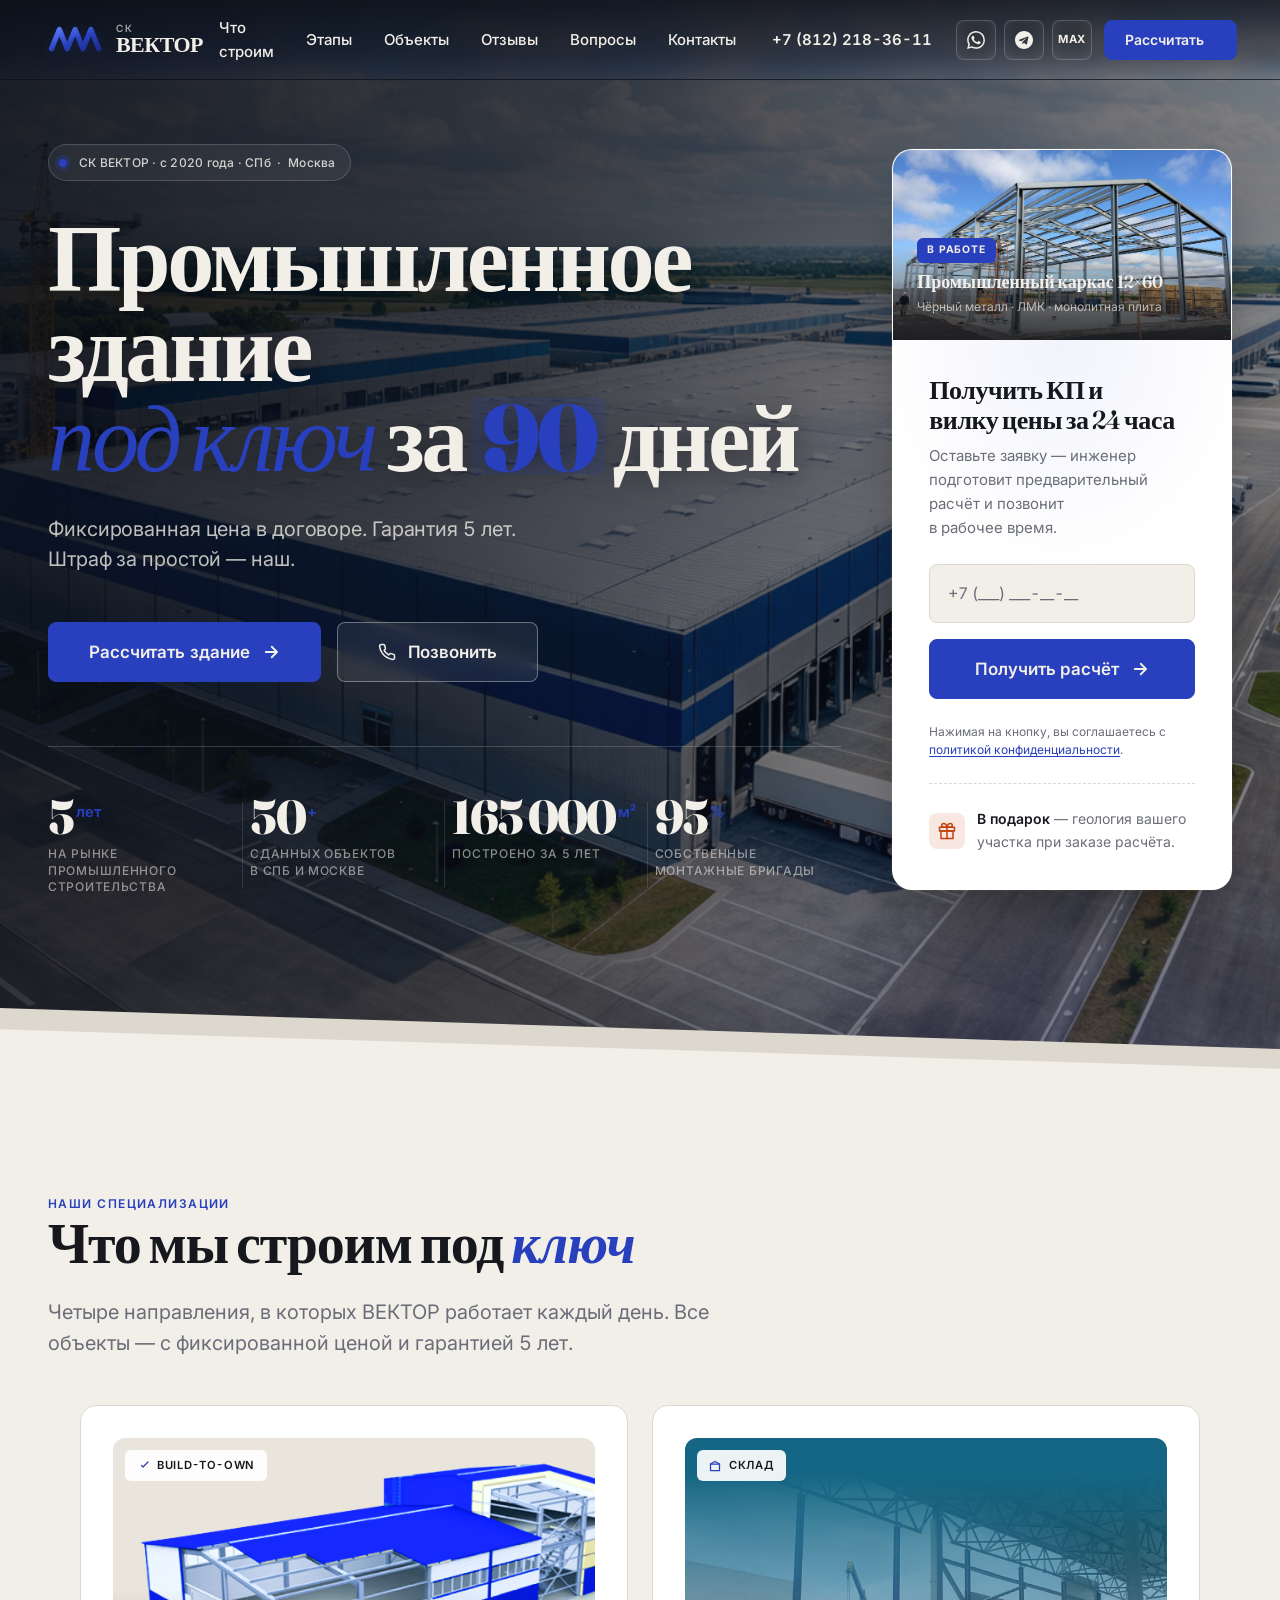
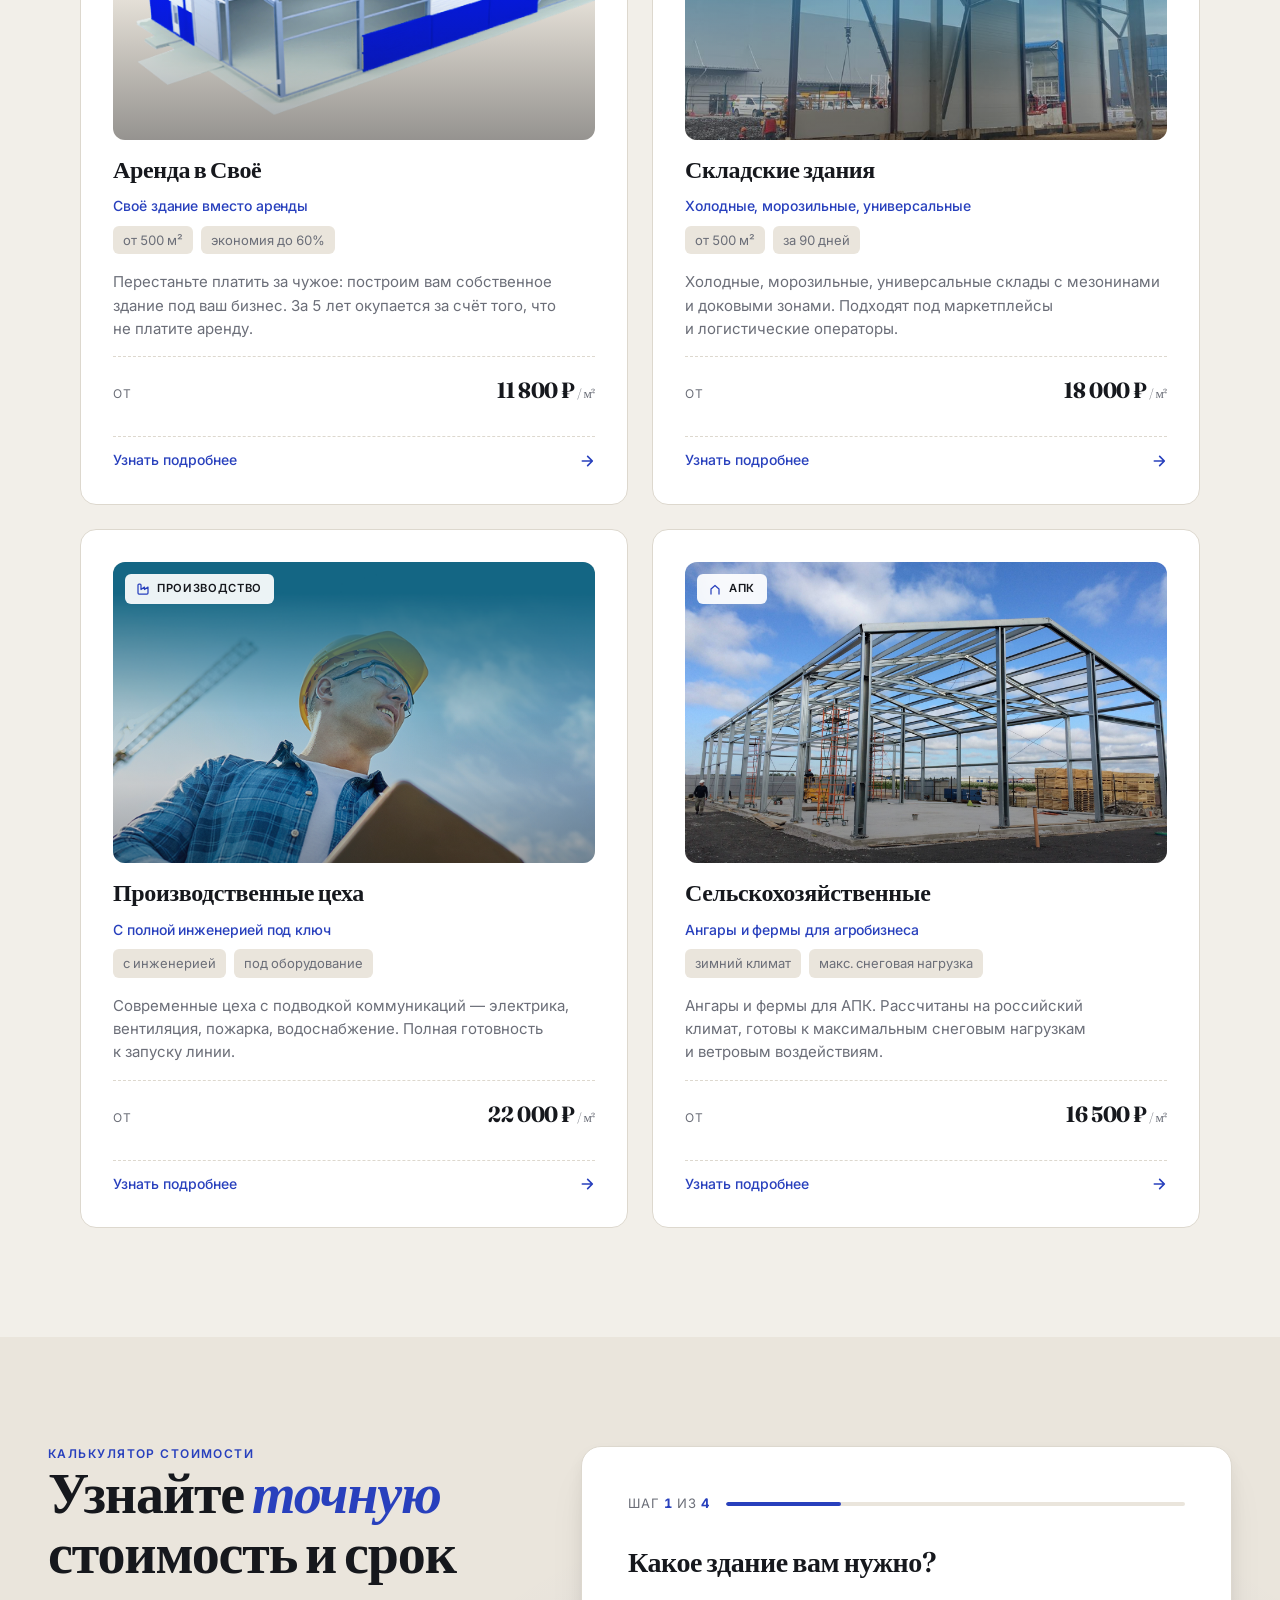
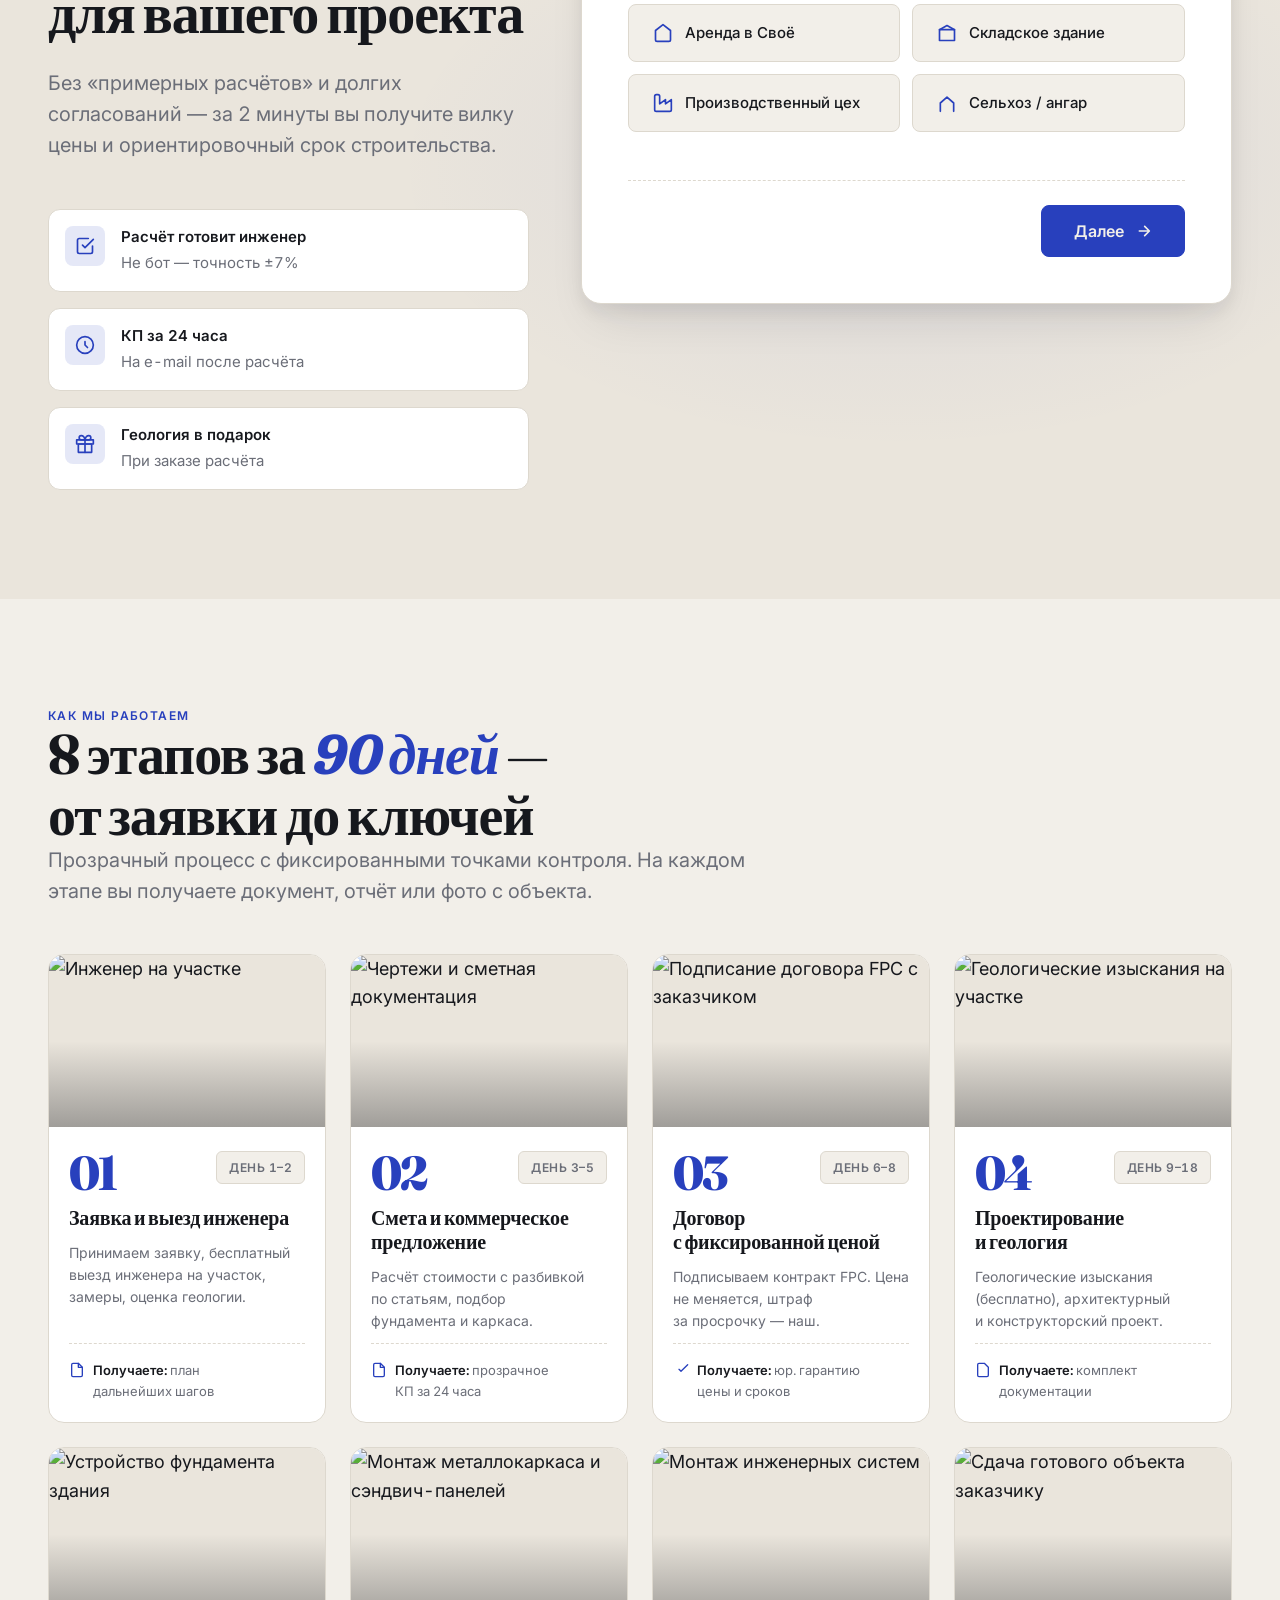
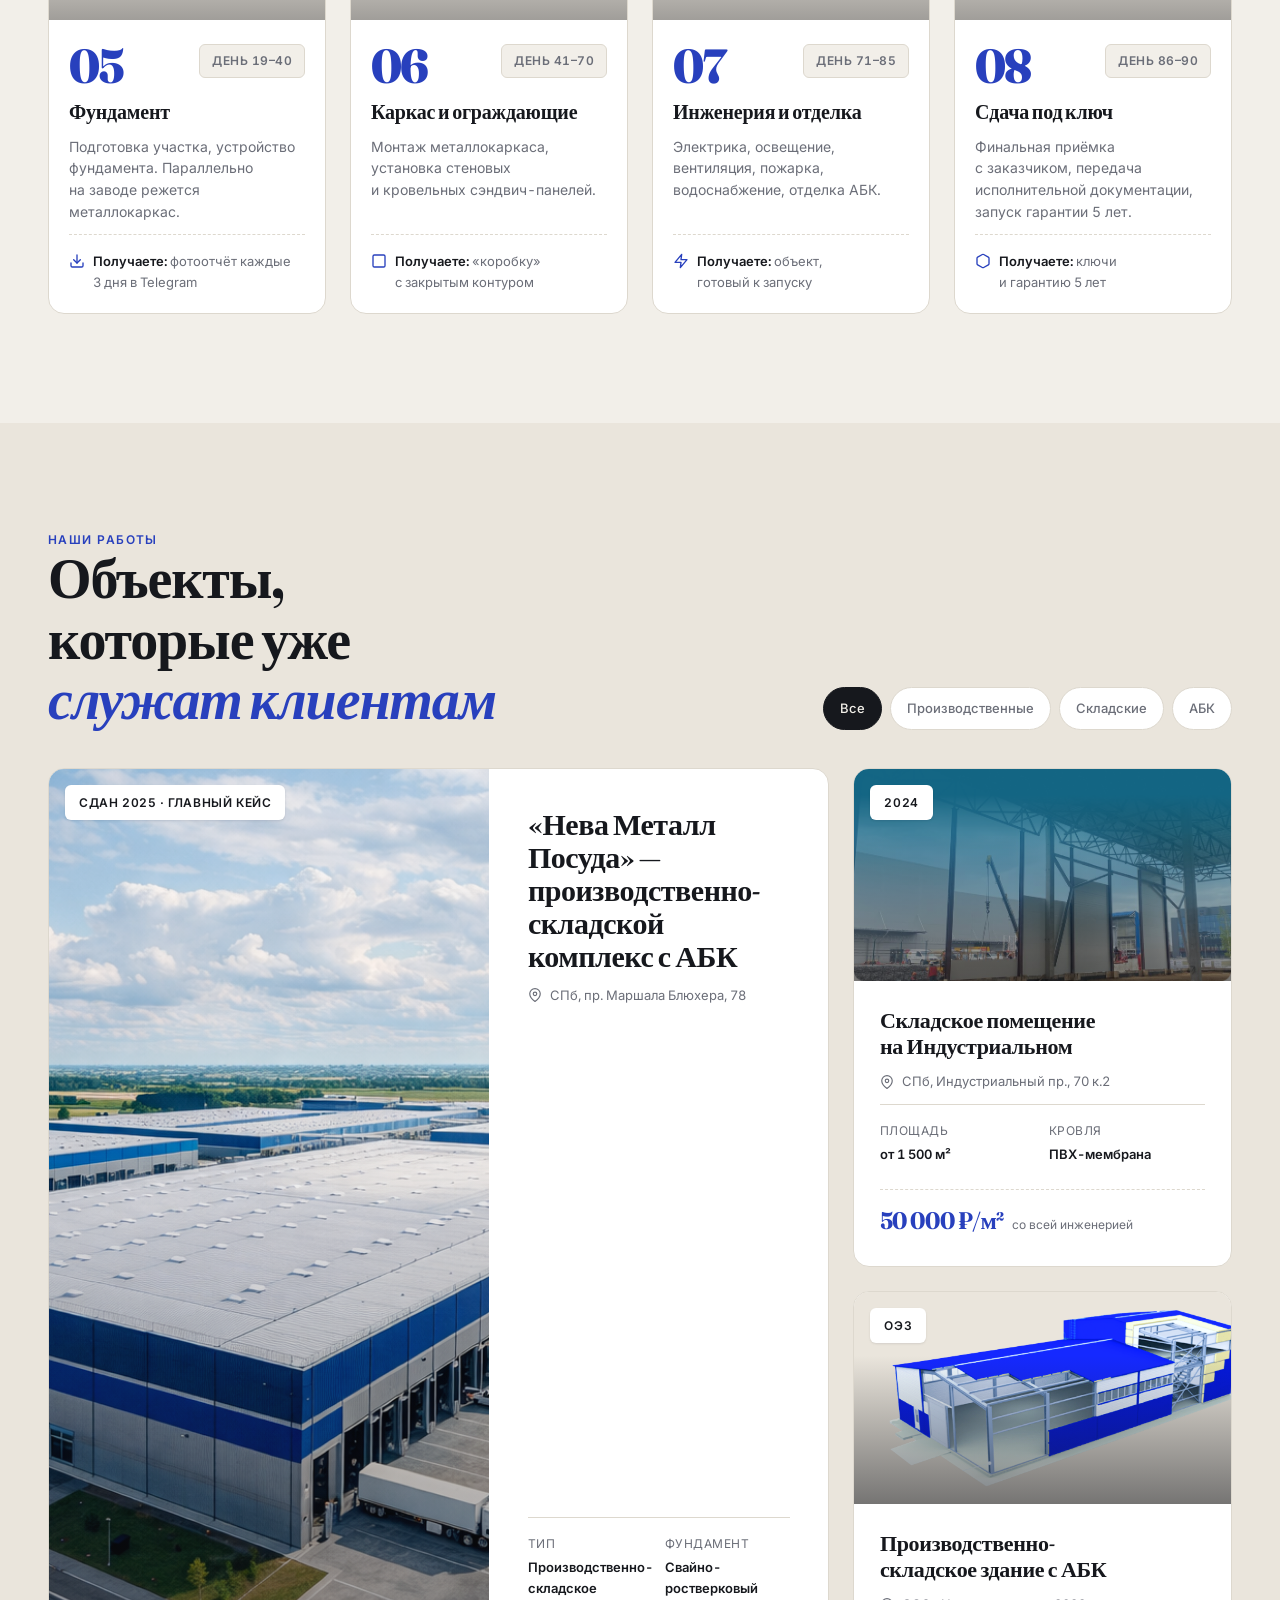
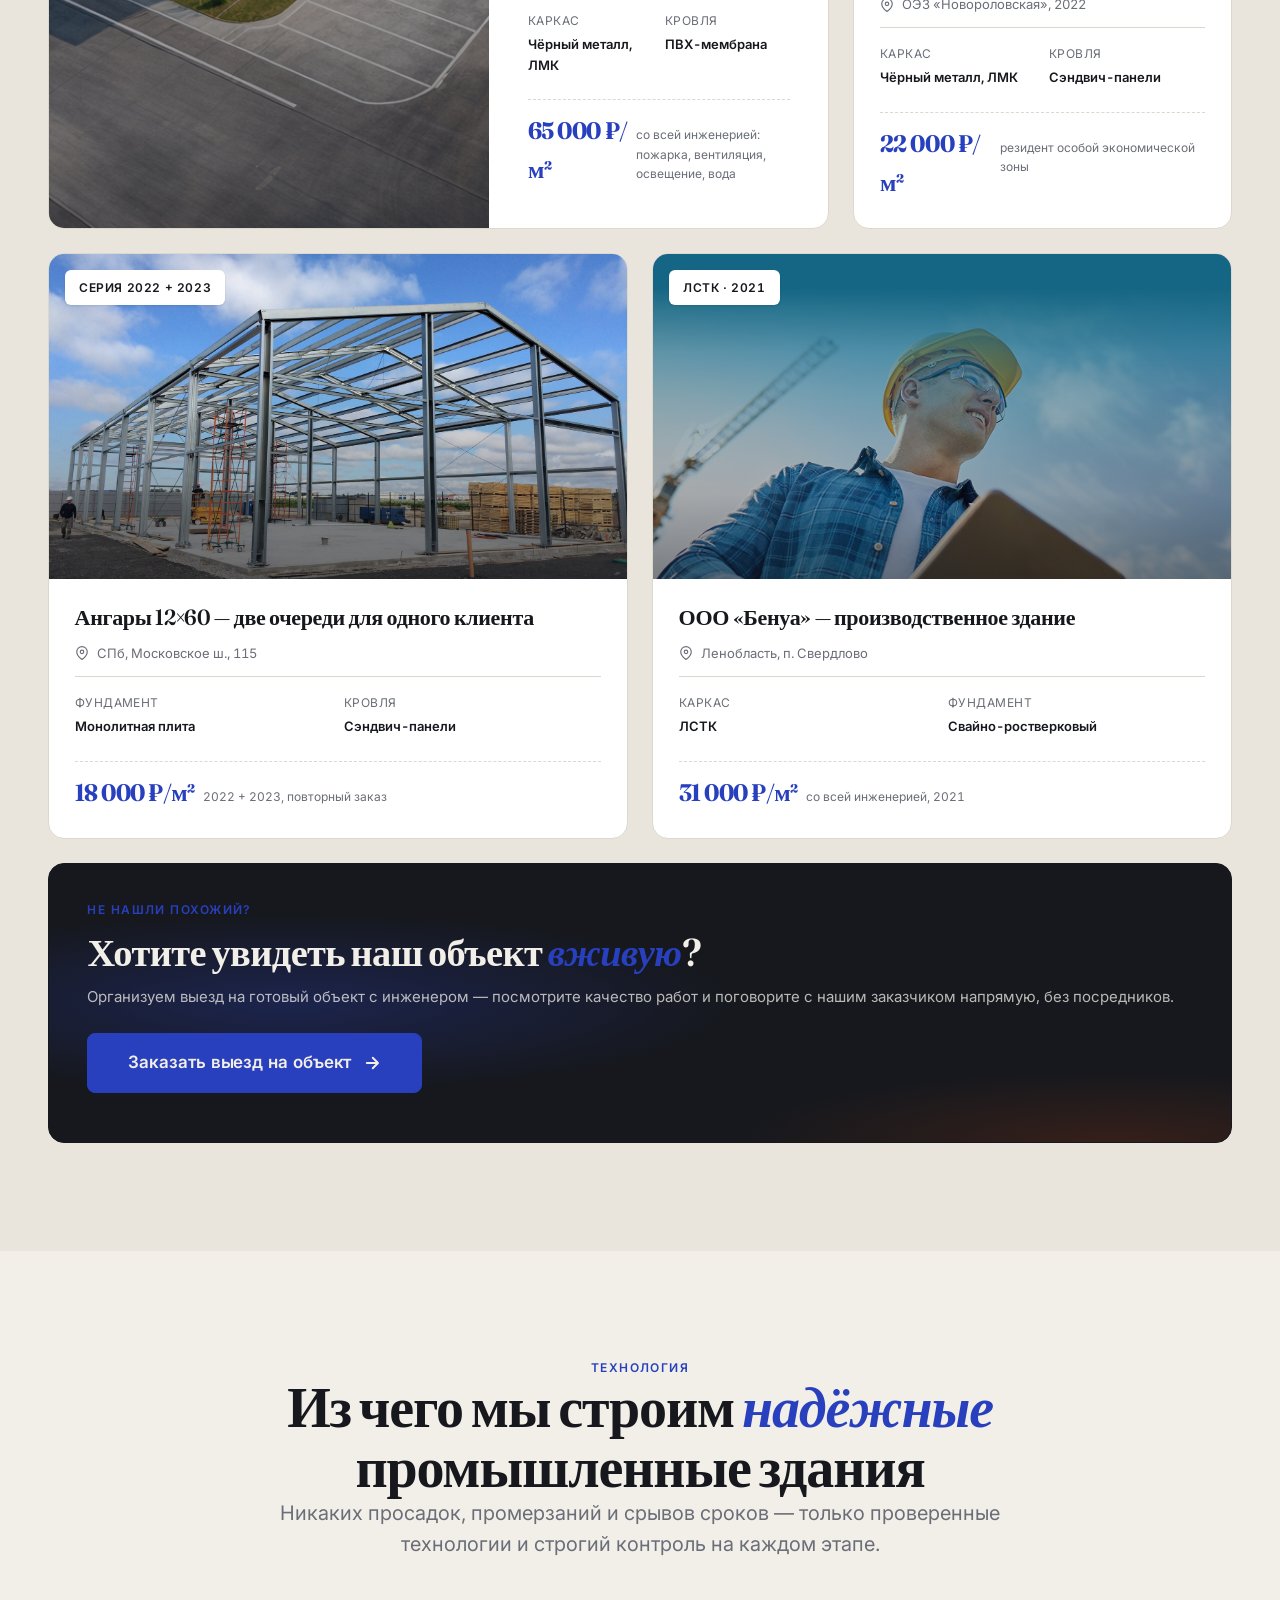
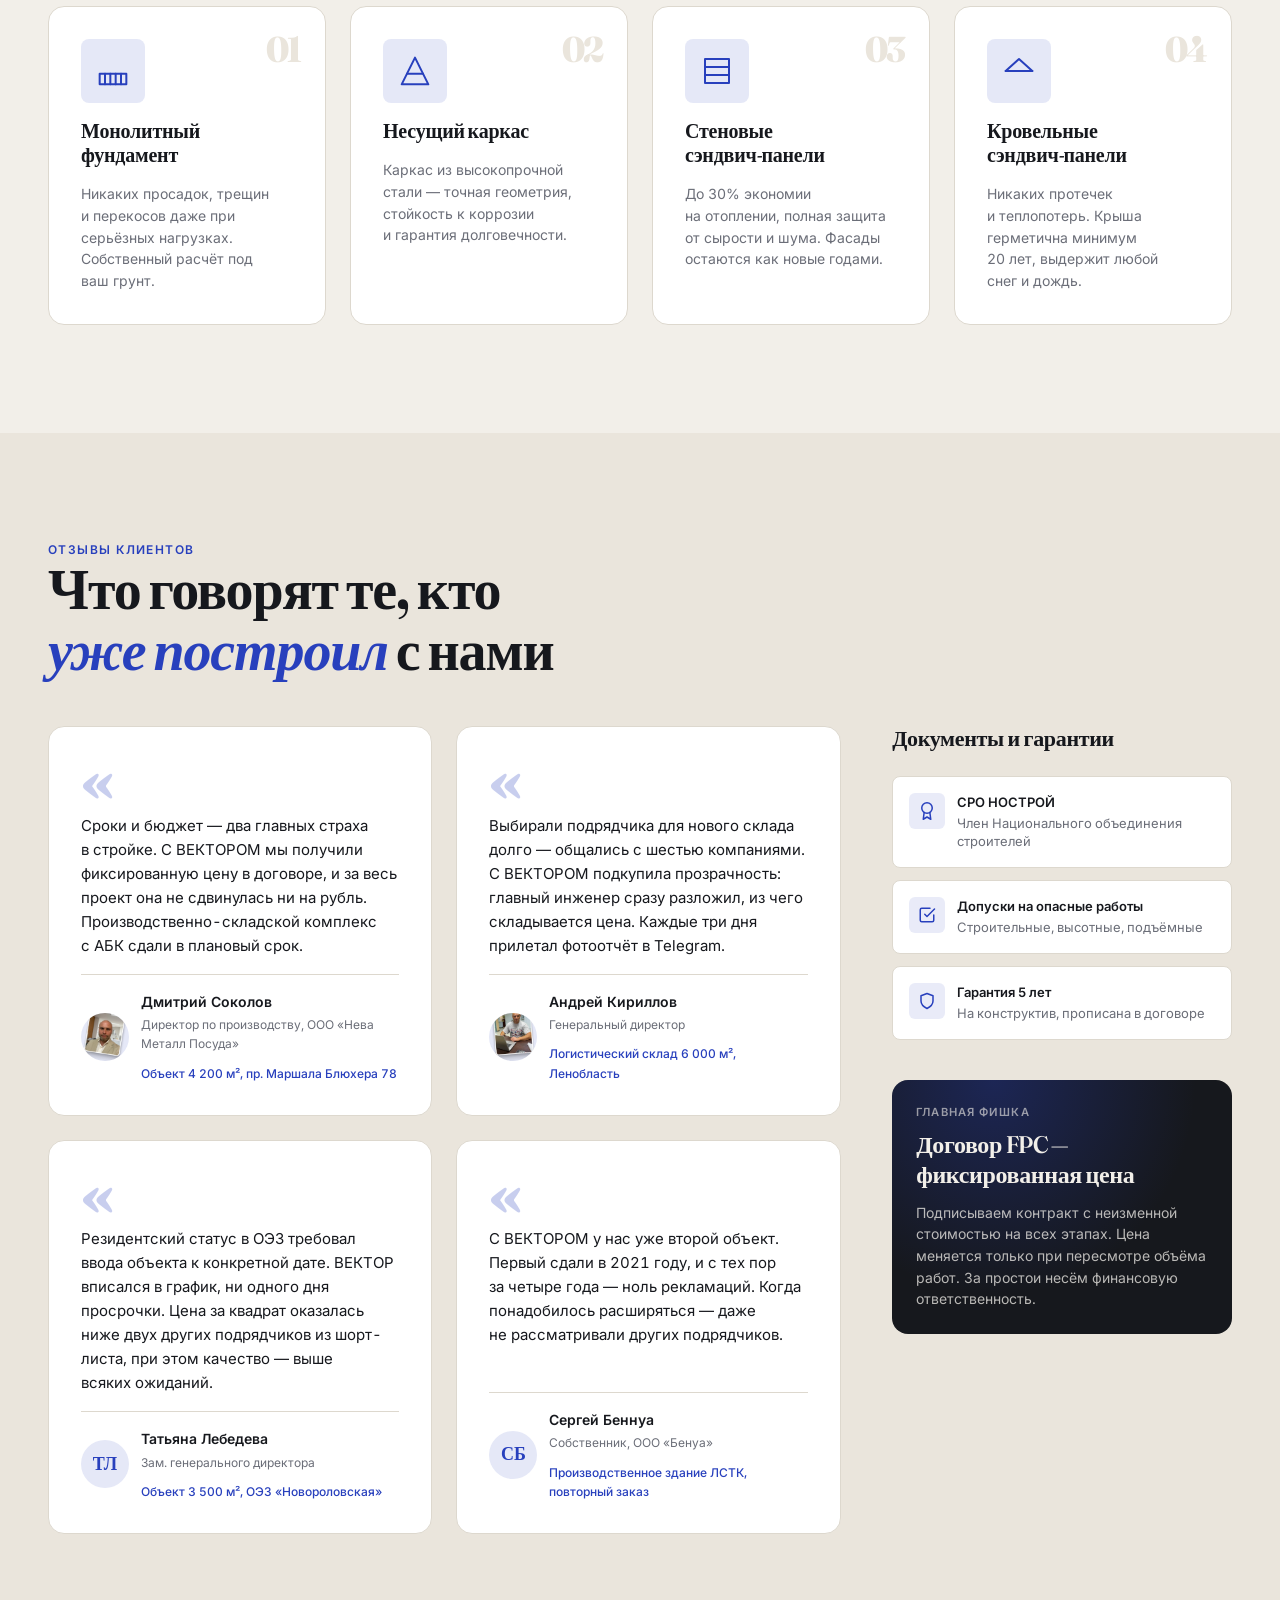
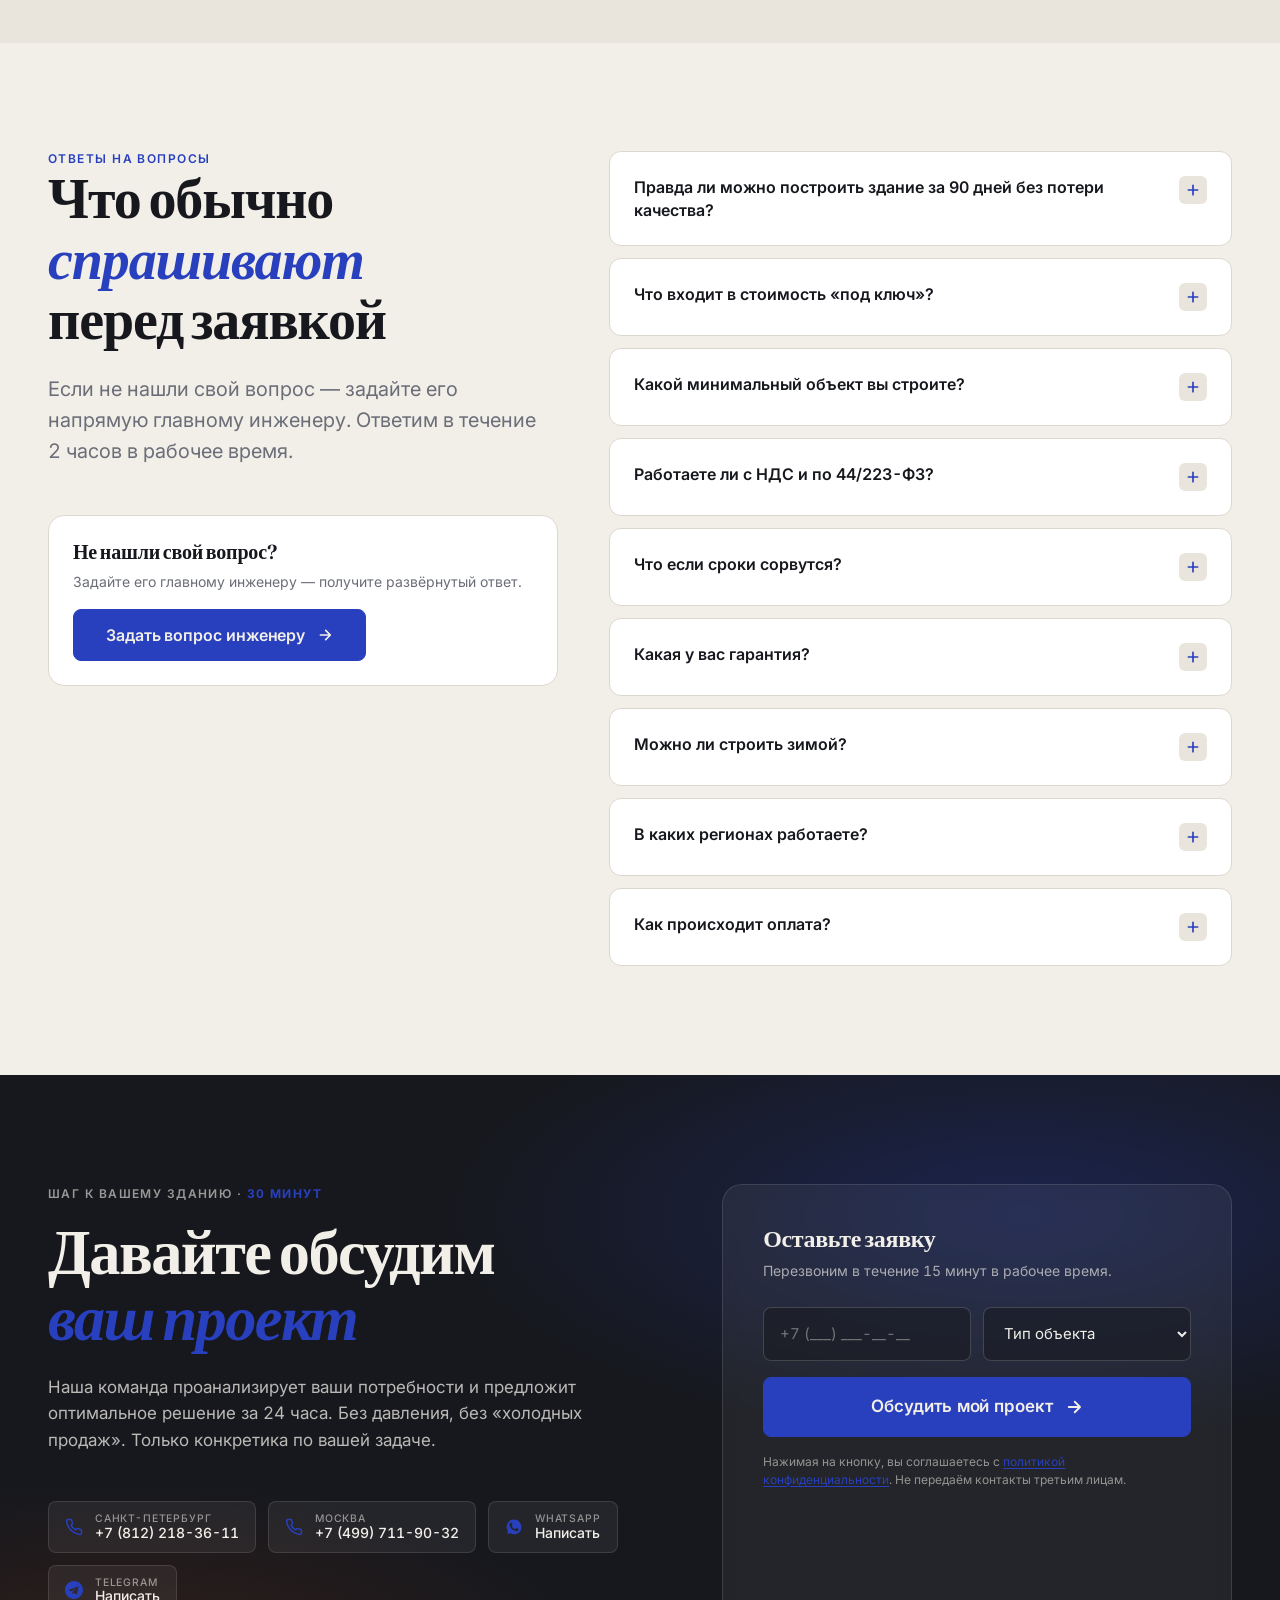
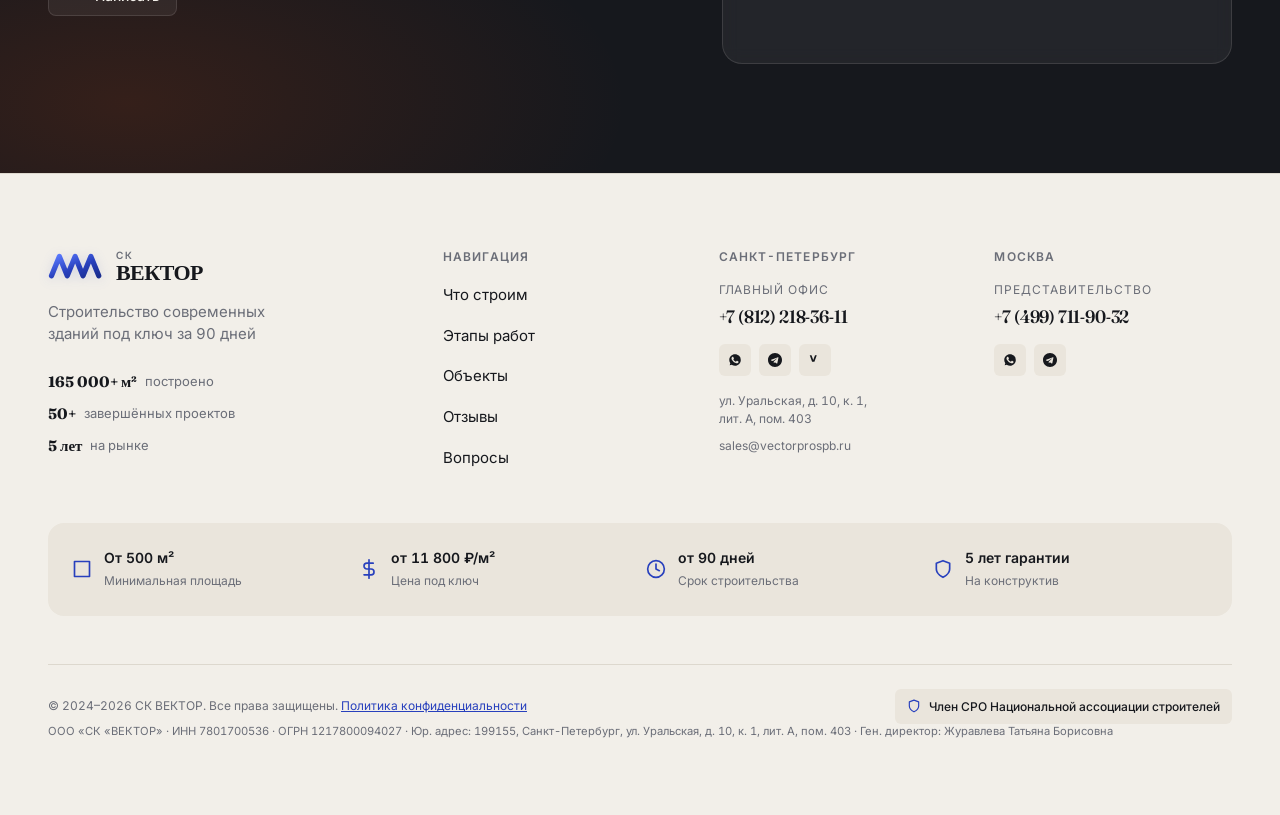
==== commit 725f6e8d: "Process: add photo blocks to all 8 step cards - New .process-step__photo wrapper, edge-to-edge in ca" ====
--- a/landing2vekto/index.html
+++ b/landing2vekto/index.html
@@ -470,6 +470,9 @@
         <div class="process__timeline">
 
           <article class="process-step">
+            <div class="process-step__photo">
+              <img src="assets/images/process/step-01.jpg" alt="Инженер на участке" loading="lazy" />
+            </div>
             <div class="process-step__head">
               <div class="process-step__num">01</div>
               <div class="process-step__day">День 1–2</div>
@@ -480,6 +483,9 @@
           </article>
 
           <article class="process-step">
+            <div class="process-step__photo">
+              <img src="assets/images/process/step-02.jpg" alt="Чертежи и сметная документация" loading="lazy" />
+            </div>
             <div class="process-step__head">
               <div class="process-step__num">02</div>
               <div class="process-step__day">День 3–5</div>
@@ -490,6 +496,9 @@
           </article>
 
           <article class="process-step">
+            <div class="process-step__photo">
+              <img src="assets/images/process/step-03.jpg" alt="Подписание договора FPC с заказчиком" loading="lazy" />
+            </div>
             <div class="process-step__head">
               <div class="process-step__num">03</div>
               <div class="process-step__day">День 6–8</div>
@@ -500,6 +509,9 @@
           </article>
 
           <article class="process-step">
+            <div class="process-step__photo">
+              <img src="assets/images/process/step-04.jpg" alt="Геологические изыскания на участке" loading="lazy" />
+            </div>
             <div class="process-step__head">
               <div class="process-step__num">04</div>
               <div class="process-step__day">День 9–18</div>
@@ -510,6 +522,9 @@
           </article>
 
           <article class="process-step">
+            <div class="process-step__photo">
+              <img src="assets/images/process/step-05.jpg" alt="Устройство фундамента здания" loading="lazy" />
+            </div>
             <div class="process-step__head">
               <div class="process-step__num">05</div>
               <div class="process-step__day">День 19–40</div>
@@ -520,6 +535,9 @@
           </article>
 
           <article class="process-step">
+            <div class="process-step__photo">
+              <img src="assets/images/process/step-06.jpg" alt="Монтаж металлокаркаса и сэндвич-панелей" loading="lazy" />
+            </div>
             <div class="process-step__head">
               <div class="process-step__num">06</div>
               <div class="process-step__day">День 41–70</div>
@@ -530,6 +548,9 @@
           </article>
 
           <article class="process-step">
+            <div class="process-step__photo">
+              <img src="assets/images/process/step-07.jpg" alt="Монтаж инженерных систем" loading="lazy" />
+            </div>
             <div class="process-step__head">
               <div class="process-step__num">07</div>
               <div class="process-step__day">День 71–85</div>
@@ -540,6 +561,9 @@
           </article>
 
           <article class="process-step">
+            <div class="process-step__photo">
+              <img src="assets/images/process/step-08.jpg" alt="Сдача готового объекта заказчику" loading="lazy" />
+            </div>
             <div class="process-step__head">
               <div class="process-step__num">08</div>
               <div class="process-step__day">День 86–90</div>
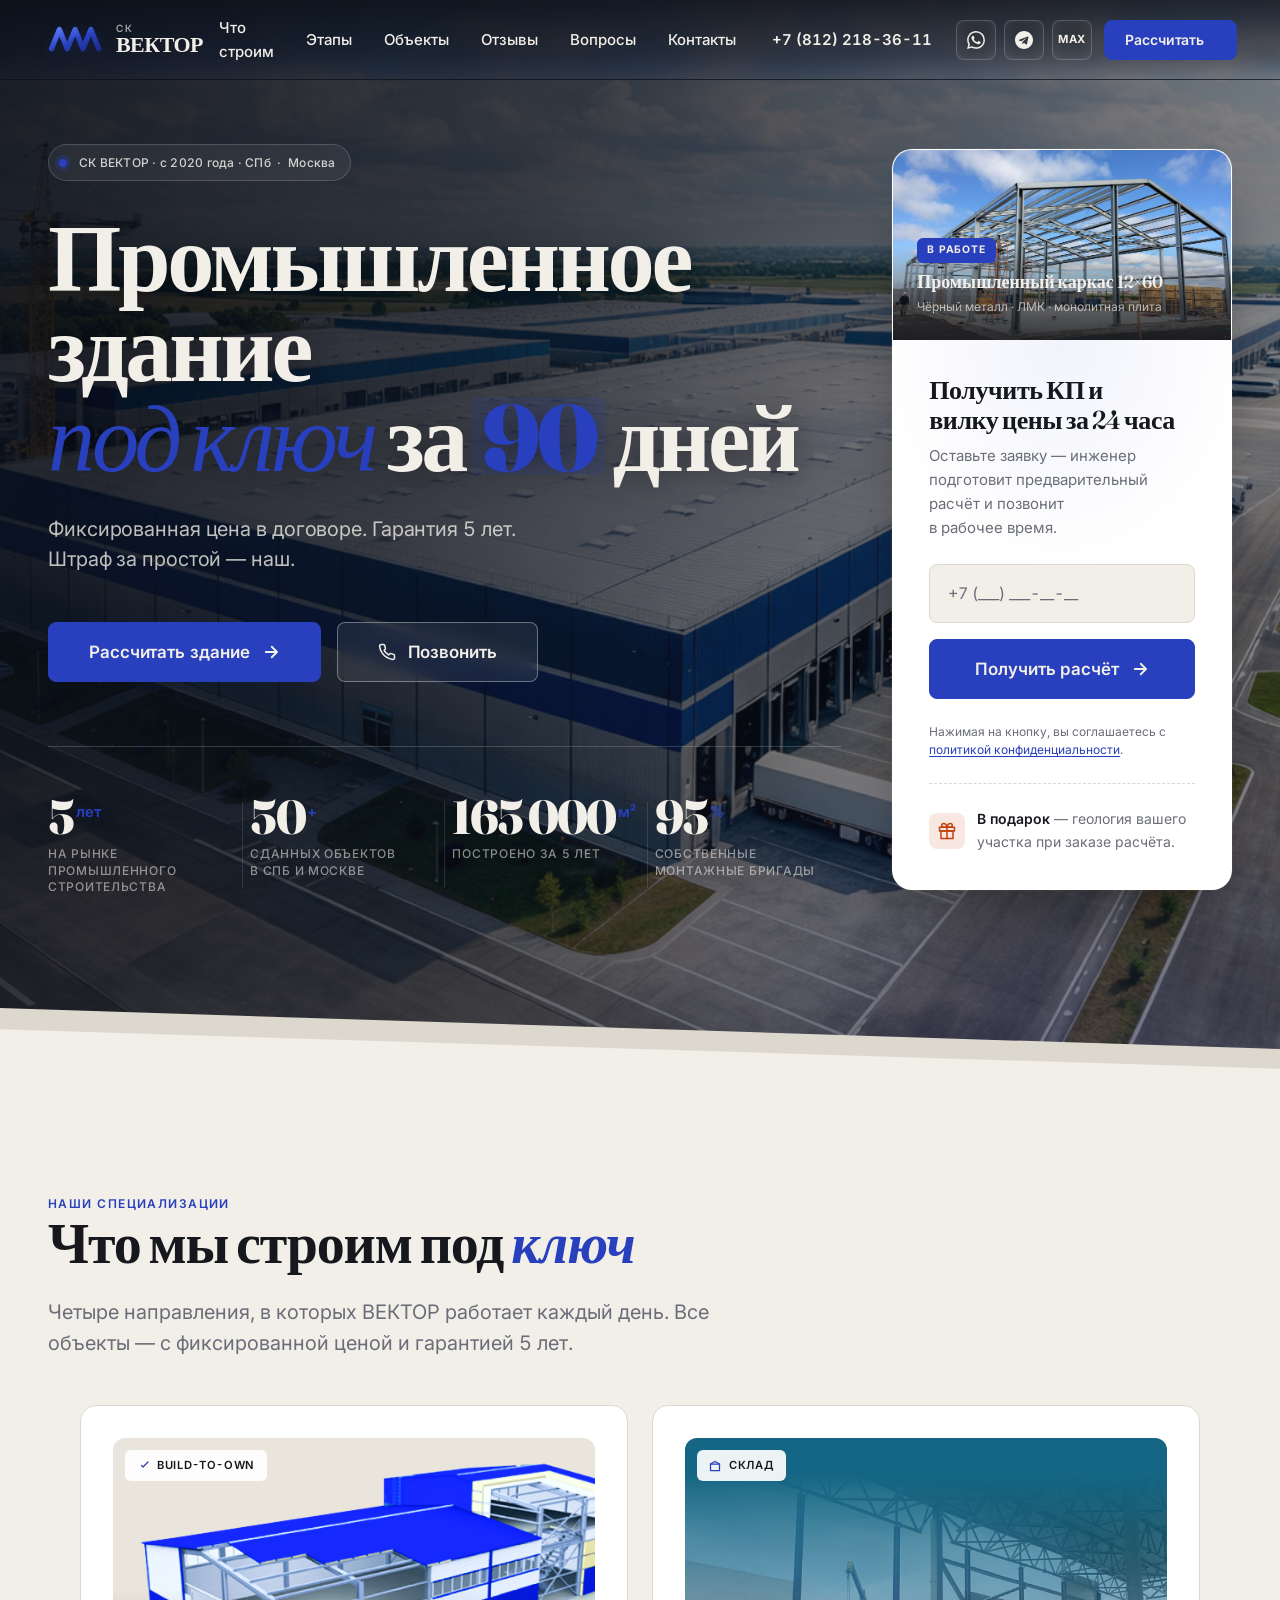
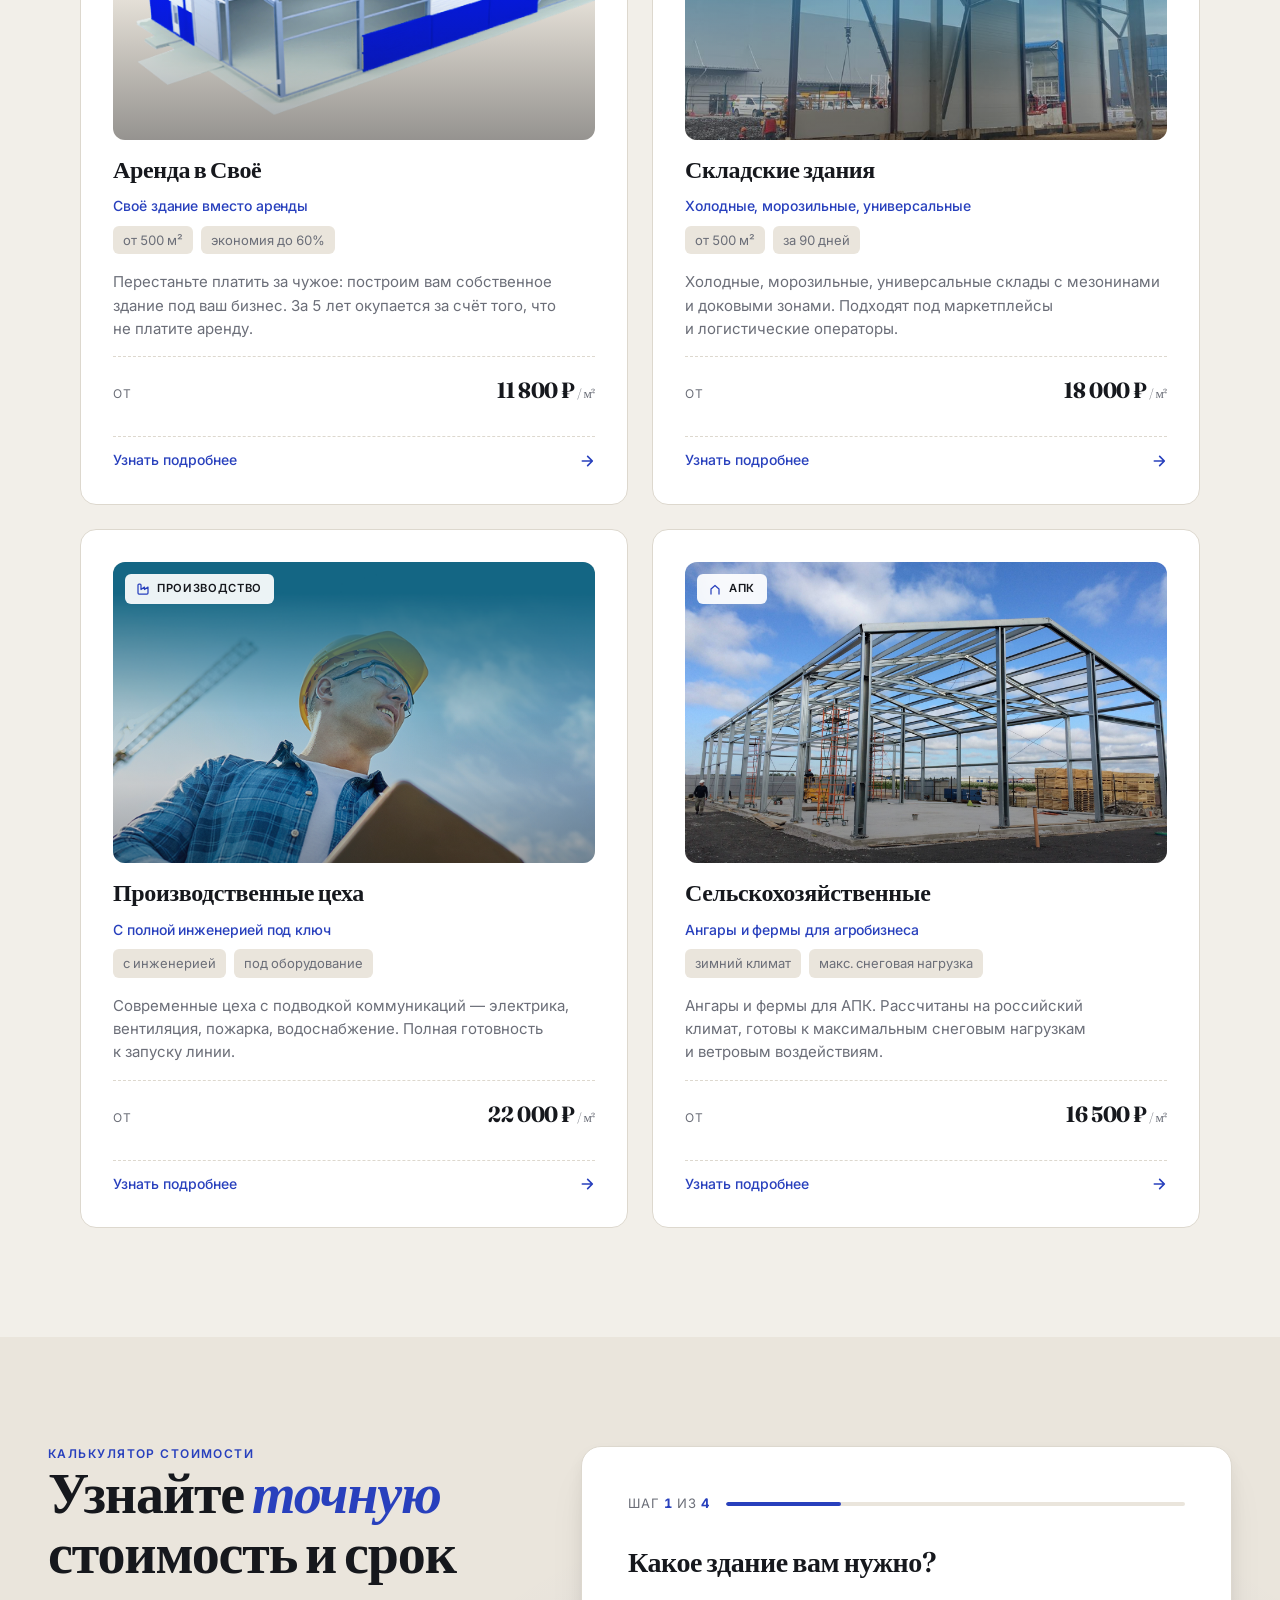
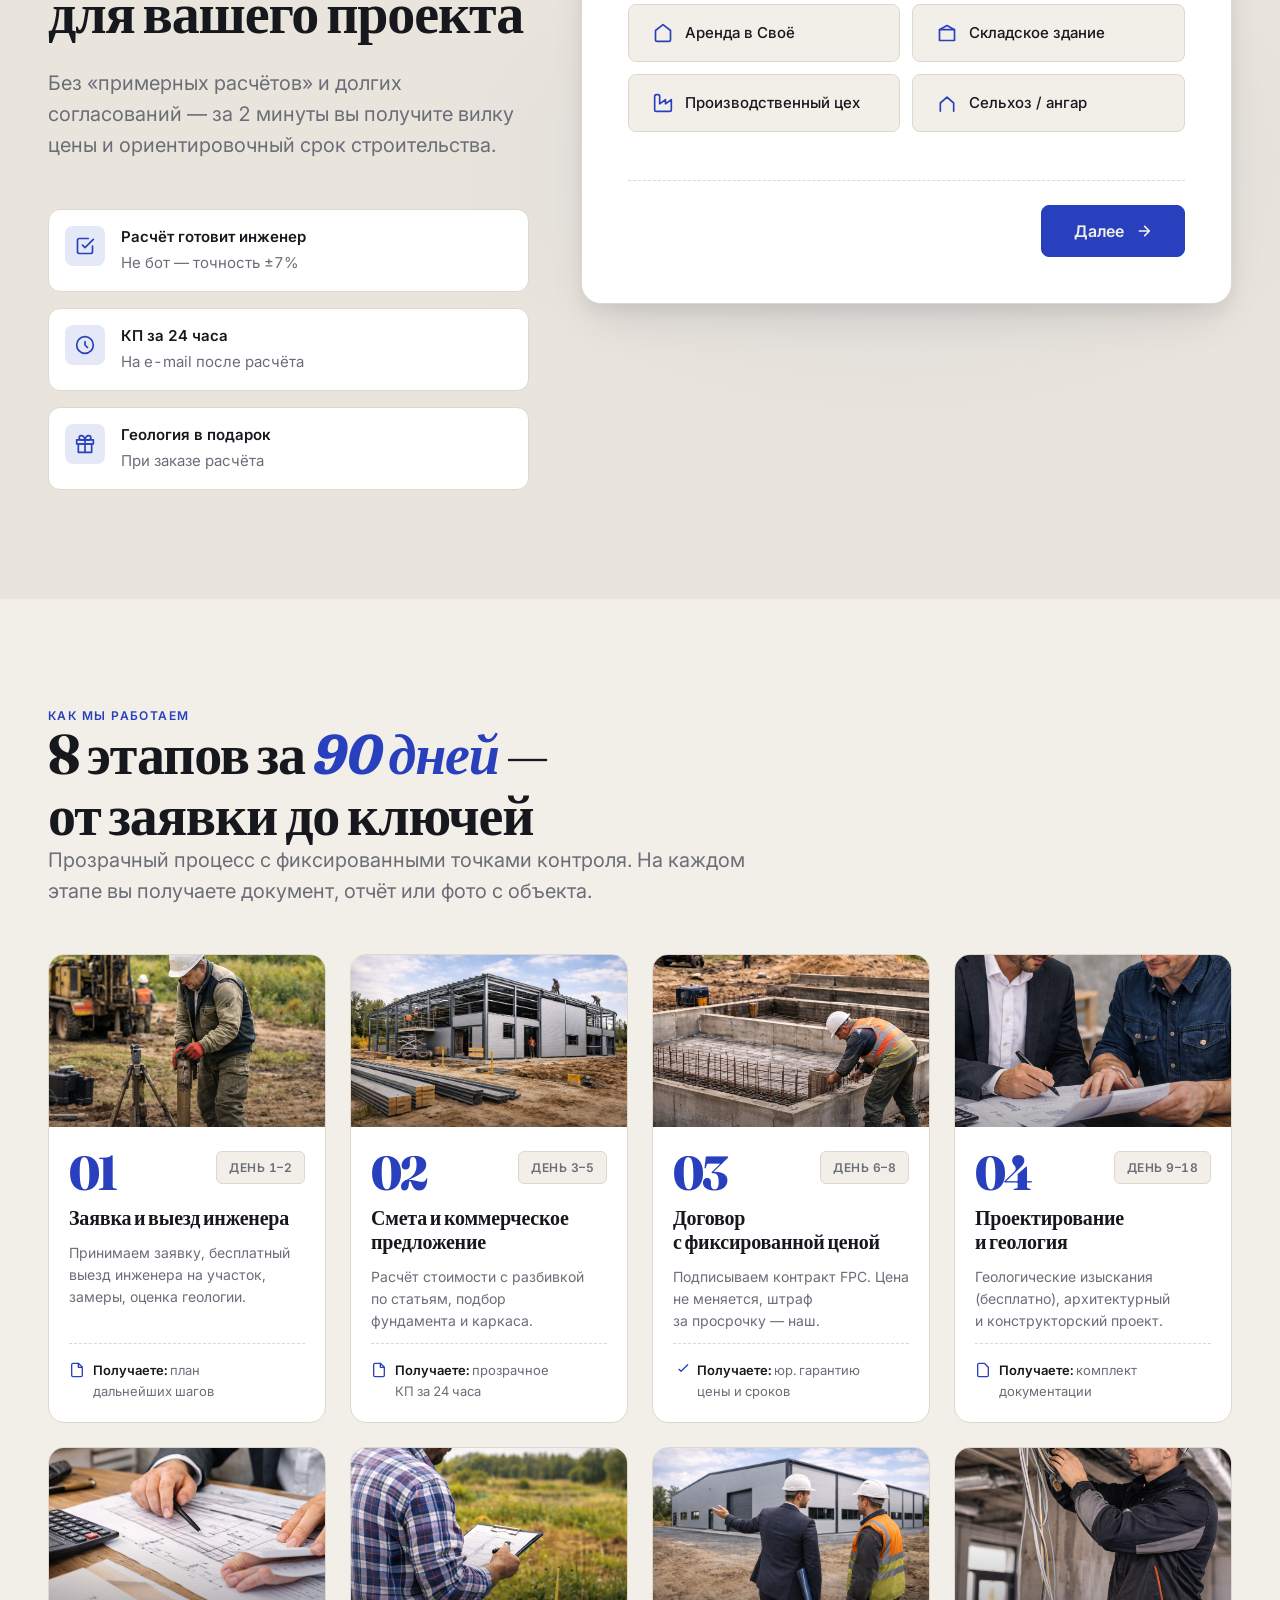
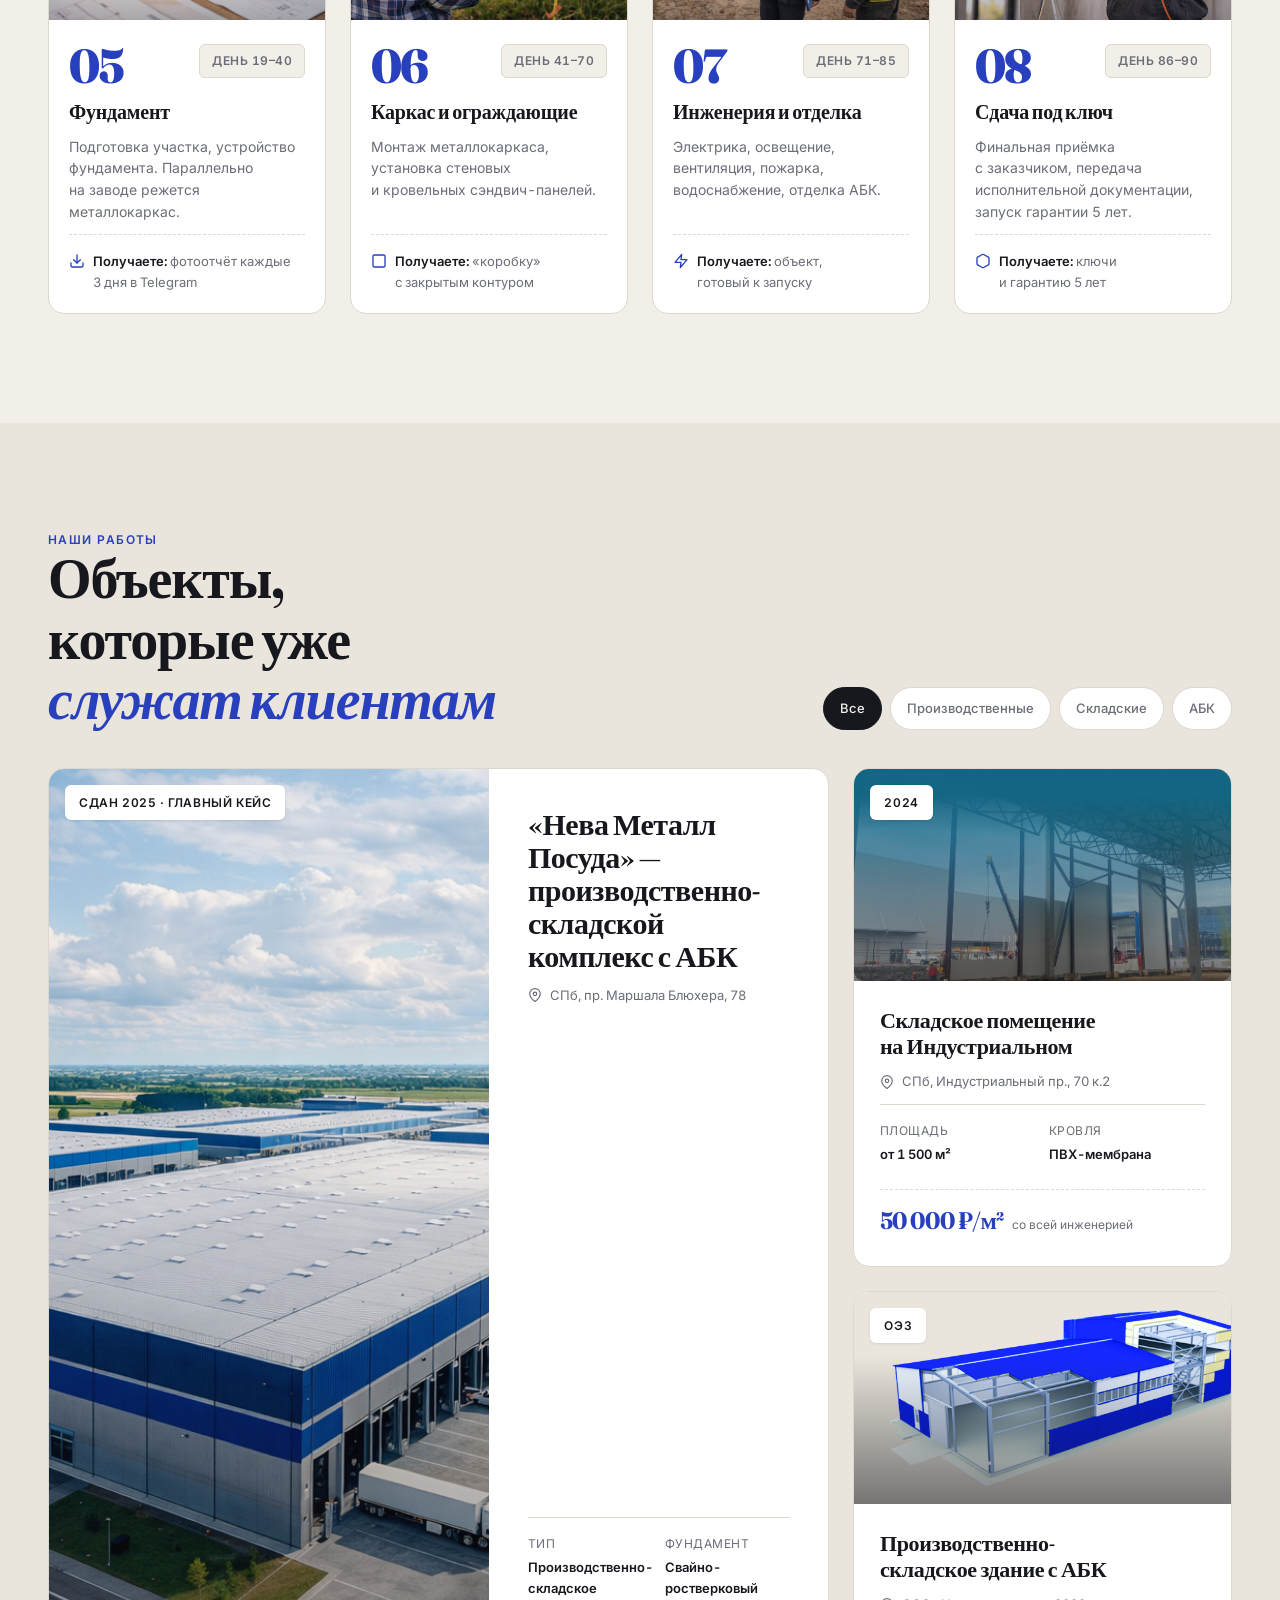
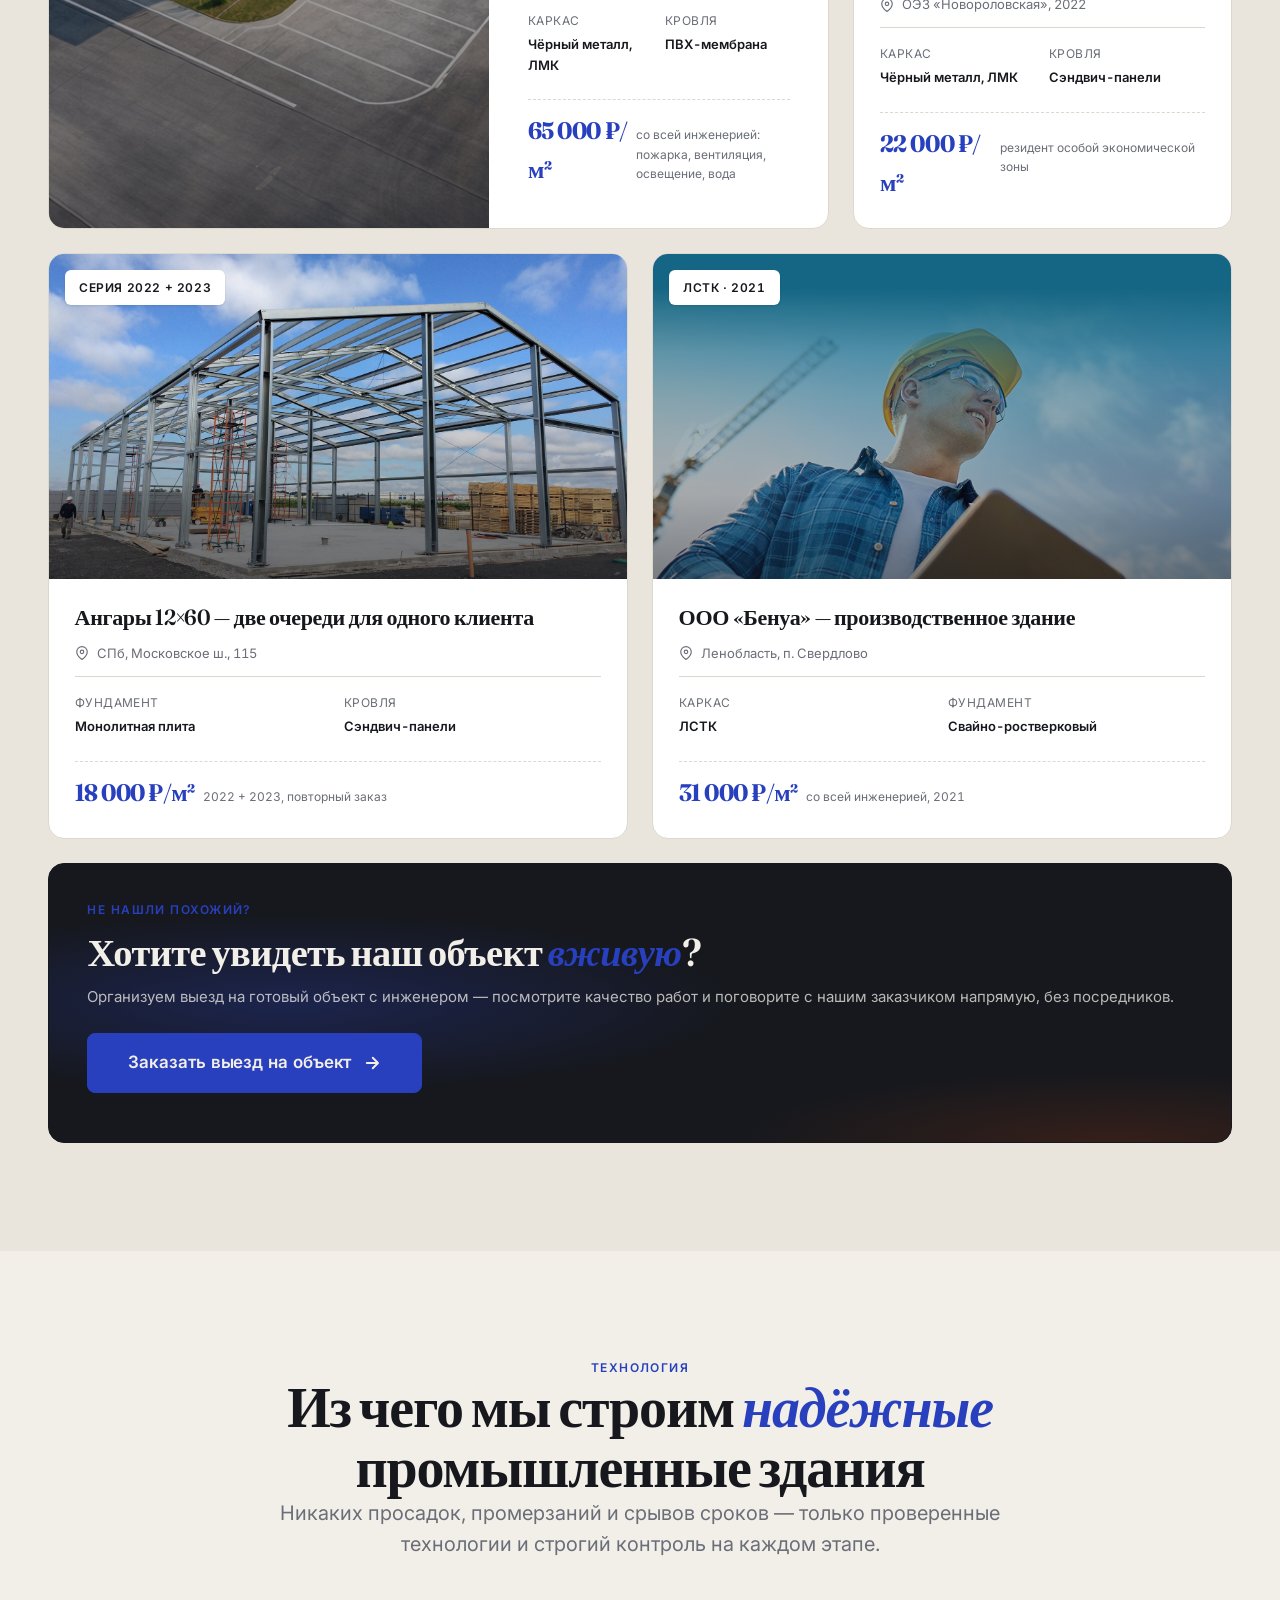
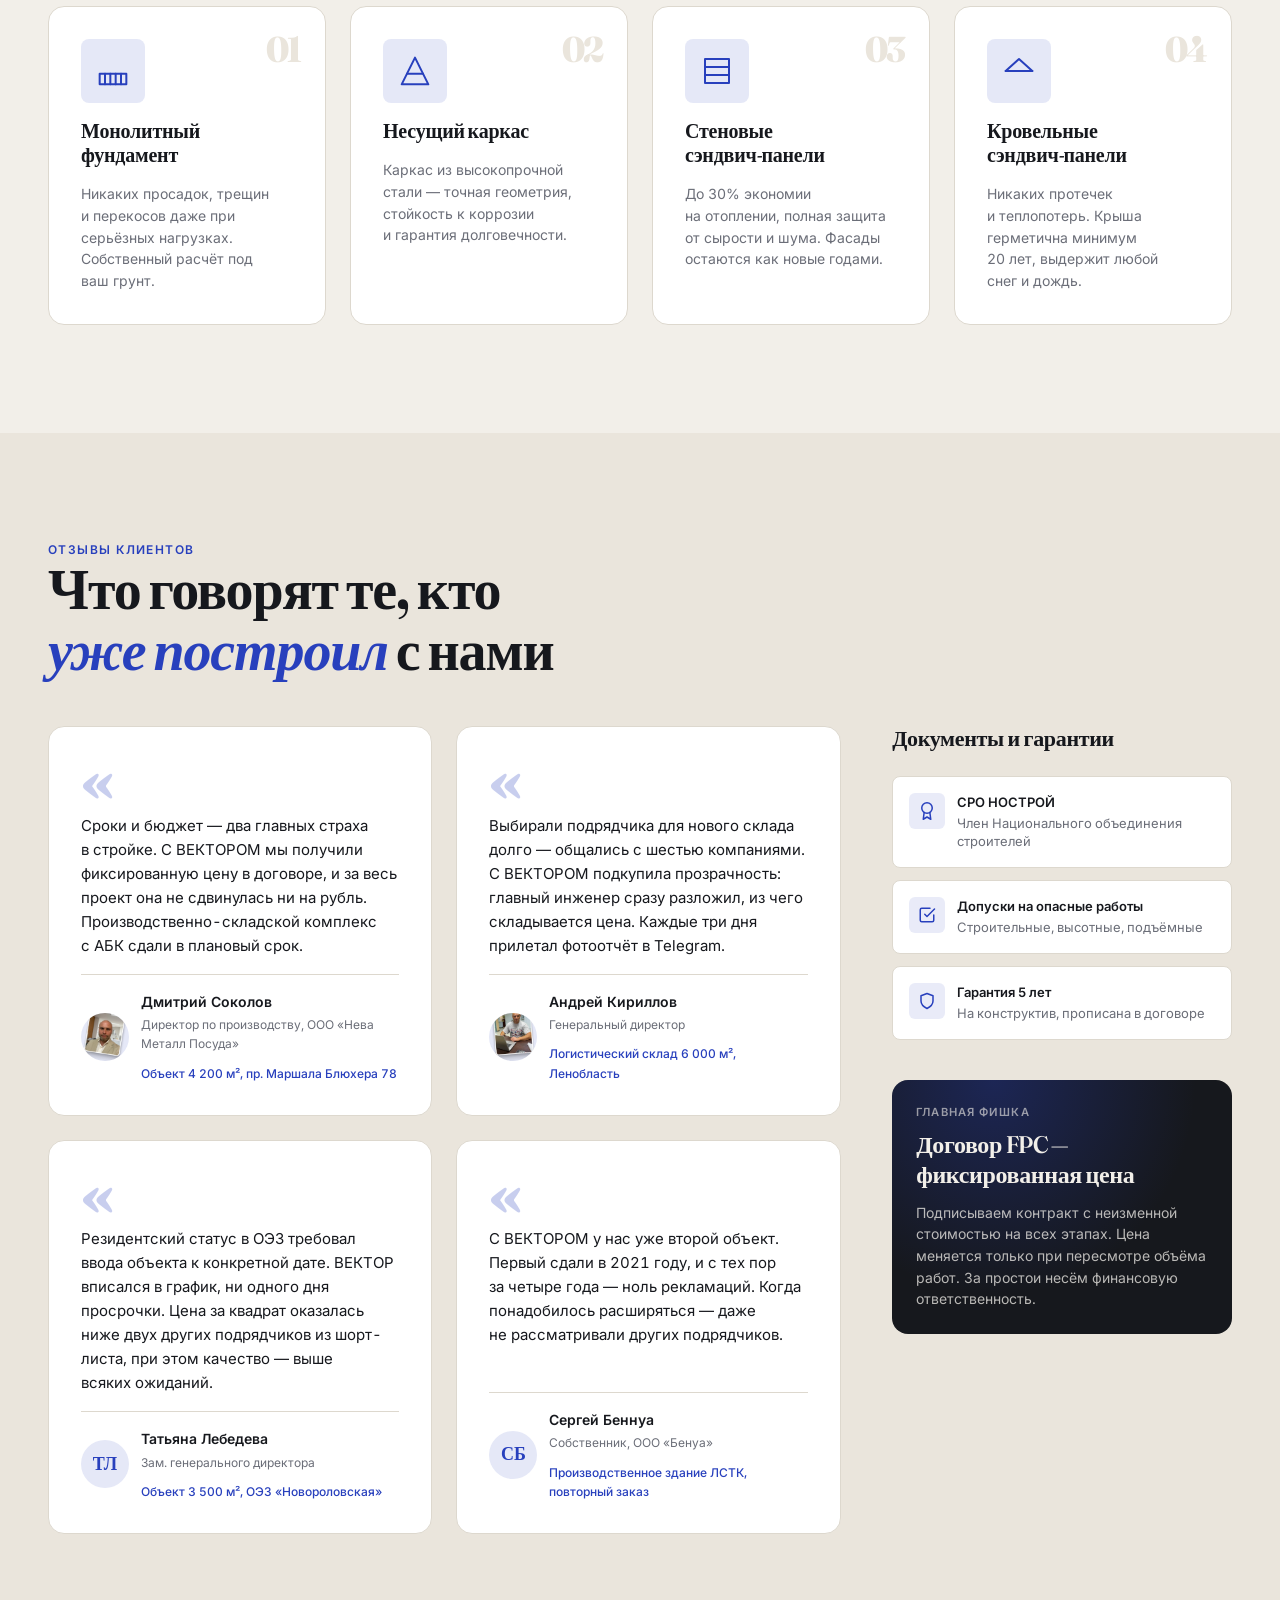
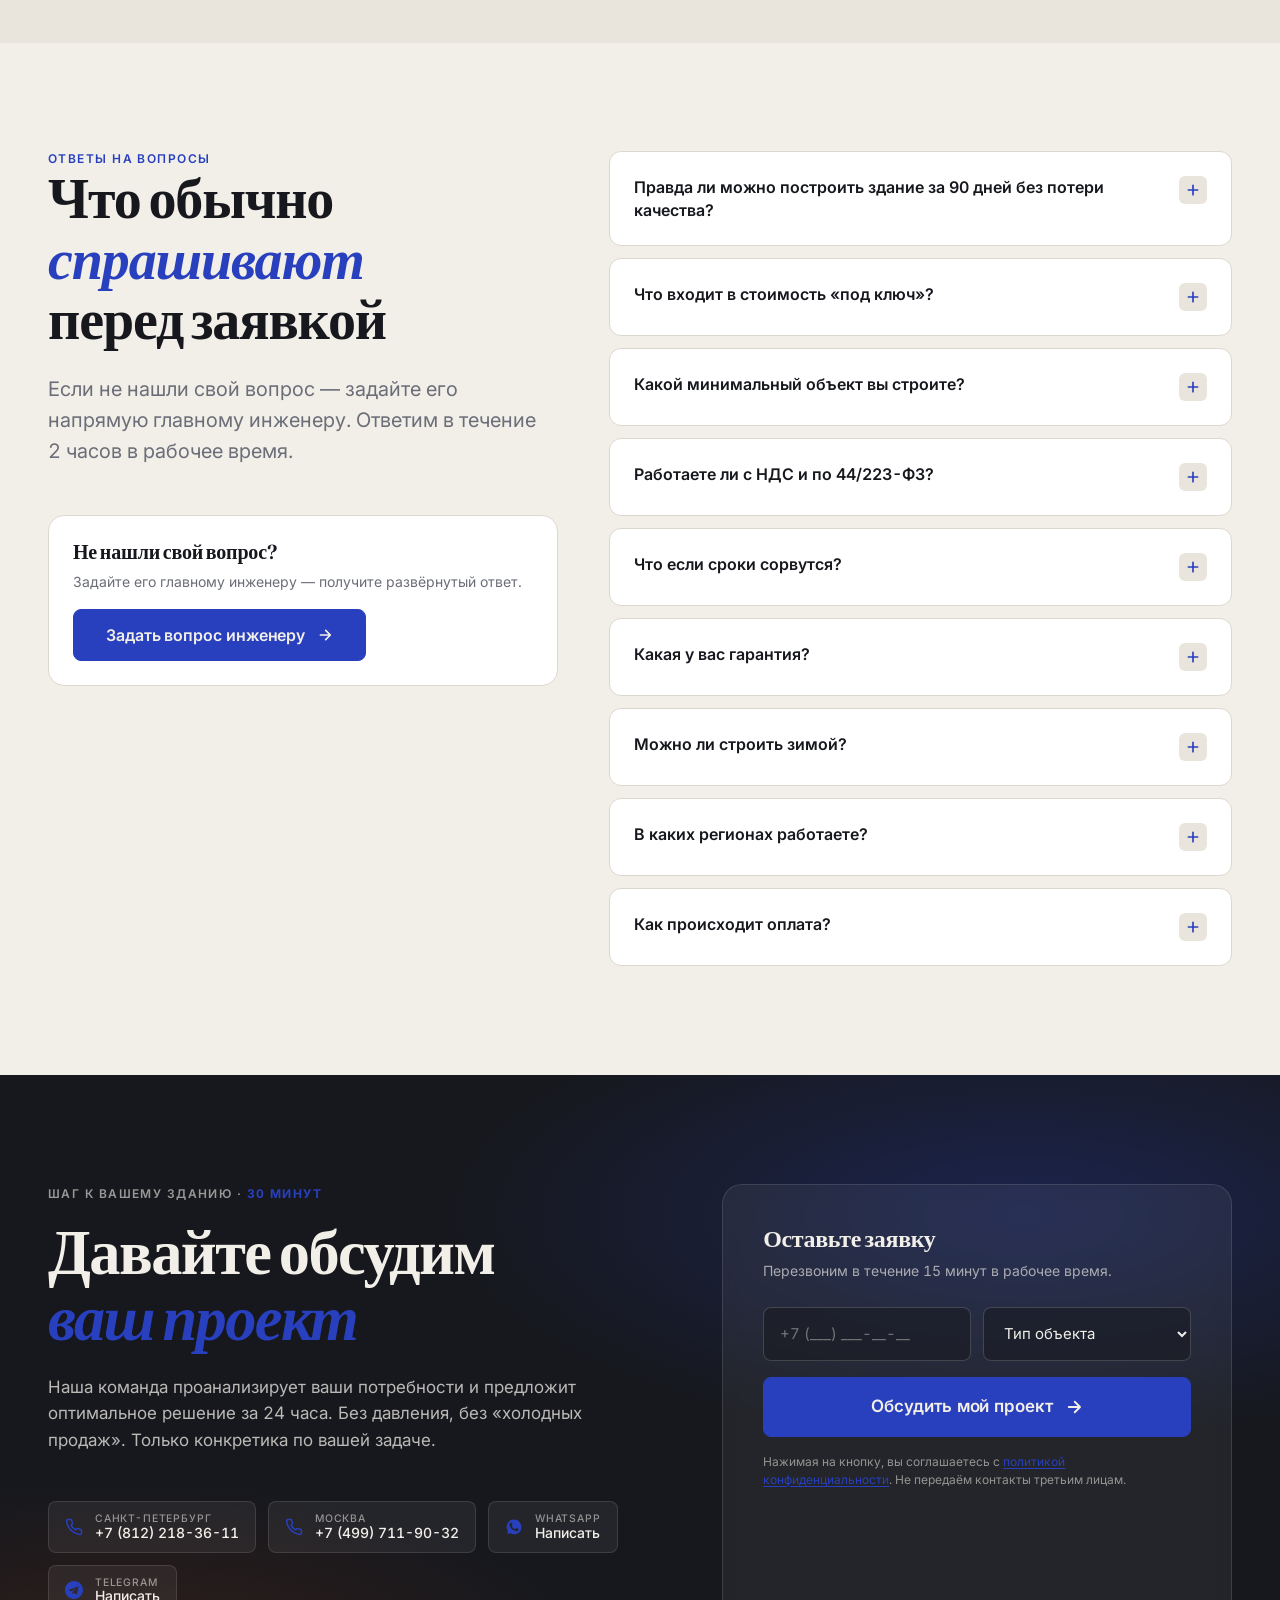
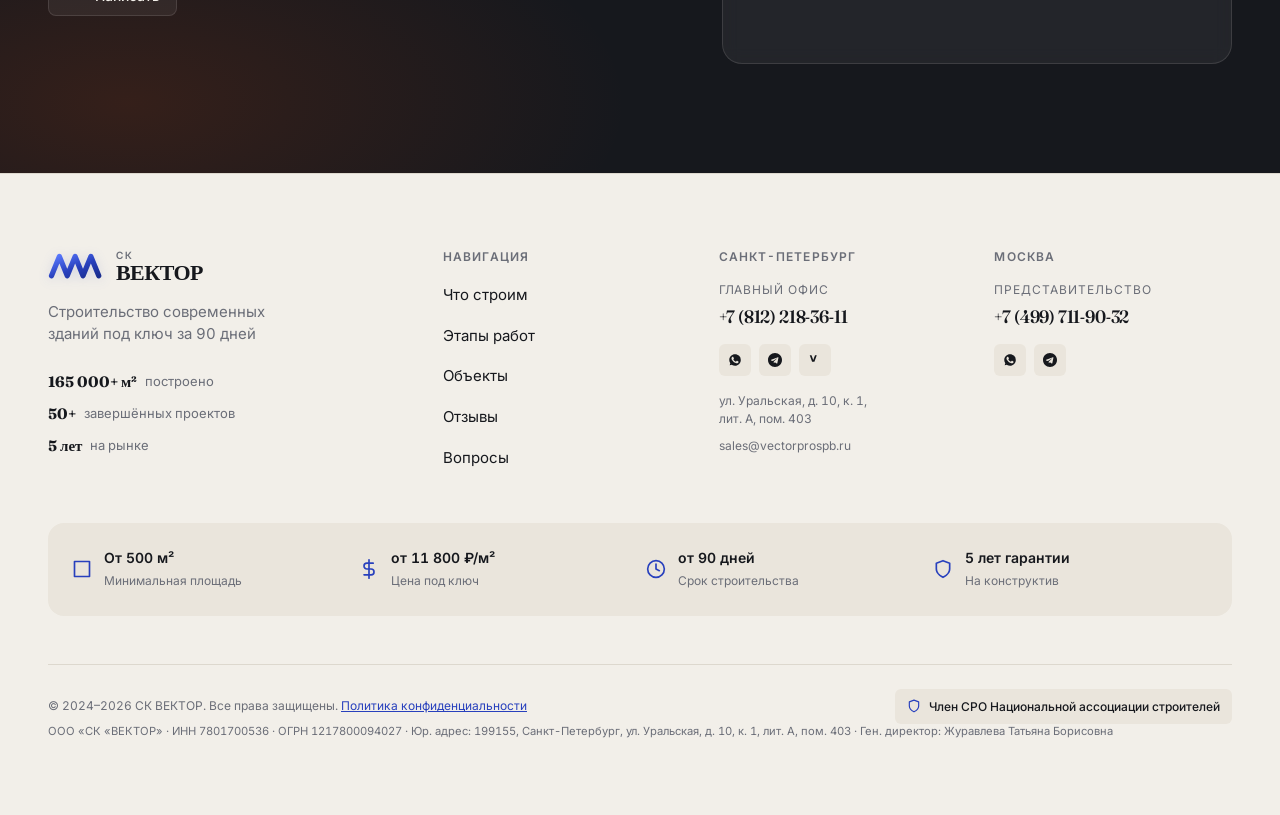
==== commit b3ff9373: "Process: add 8 real photos for each step" ====
--- a/landing2vekto/index.html
+++ b/landing2vekto/index.html
@@ -471,7 +471,7 @@
 
           <article class="process-step">
             <div class="process-step__photo">
-              <img src="assets/images/process/step-01.jpg" alt="Инженер на участке" loading="lazy" />
+              <img src="assets/images/process/step-01.png" alt="Инженер на участке" loading="lazy" />
             </div>
             <div class="process-step__head">
               <div class="process-step__num">01</div>
@@ -484,7 +484,7 @@
 
           <article class="process-step">
             <div class="process-step__photo">
-              <img src="assets/images/process/step-02.jpg" alt="Чертежи и сметная документация" loading="lazy" />
+              <img src="assets/images/process/step-02.png" alt="Чертежи и сметная документация" loading="lazy" />
             </div>
             <div class="process-step__head">
               <div class="process-step__num">02</div>
@@ -497,7 +497,7 @@
 
           <article class="process-step">
             <div class="process-step__photo">
-              <img src="assets/images/process/step-03.jpg" alt="Подписание договора FPC с заказчиком" loading="lazy" />
+              <img src="assets/images/process/step-03.png" alt="Подписание договора FPC с заказчиком" loading="lazy" />
             </div>
             <div class="process-step__head">
               <div class="process-step__num">03</div>
@@ -510,7 +510,7 @@
 
           <article class="process-step">
             <div class="process-step__photo">
-              <img src="assets/images/process/step-04.jpg" alt="Геологические изыскания на участке" loading="lazy" />
+              <img src="assets/images/process/step-04.png" alt="Геологические изыскания на участке" loading="lazy" />
             </div>
             <div class="process-step__head">
               <div class="process-step__num">04</div>
@@ -523,7 +523,7 @@
 
           <article class="process-step">
             <div class="process-step__photo">
-              <img src="assets/images/process/step-05.jpg" alt="Устройство фундамента здания" loading="lazy" />
+              <img src="assets/images/process/step-05.png" alt="Устройство фундамента здания" loading="lazy" />
             </div>
             <div class="process-step__head">
               <div class="process-step__num">05</div>
@@ -536,7 +536,7 @@
 
           <article class="process-step">
             <div class="process-step__photo">
-              <img src="assets/images/process/step-06.jpg" alt="Монтаж металлокаркаса и сэндвич-панелей" loading="lazy" />
+              <img src="assets/images/process/step-06.png" alt="Монтаж металлокаркаса и сэндвич-панелей" loading="lazy" />
             </div>
             <div class="process-step__head">
               <div class="process-step__num">06</div>
@@ -549,7 +549,7 @@
 
           <article class="process-step">
             <div class="process-step__photo">
-              <img src="assets/images/process/step-07.jpg" alt="Монтаж инженерных систем" loading="lazy" />
+              <img src="assets/images/process/step-07.png" alt="Монтаж инженерных систем" loading="lazy" />
             </div>
             <div class="process-step__head">
               <div class="process-step__num">07</div>
@@ -562,7 +562,7 @@
 
           <article class="process-step">
             <div class="process-step__photo">
-              <img src="assets/images/process/step-08.jpg" alt="Сдача готового объекта заказчику" loading="lazy" />
+              <img src="assets/images/process/step-08.png" alt="Сдача готового объекта заказчику" loading="lazy" />
             </div>
             <div class="process-step__head">
               <div class="process-step__num">08</div>
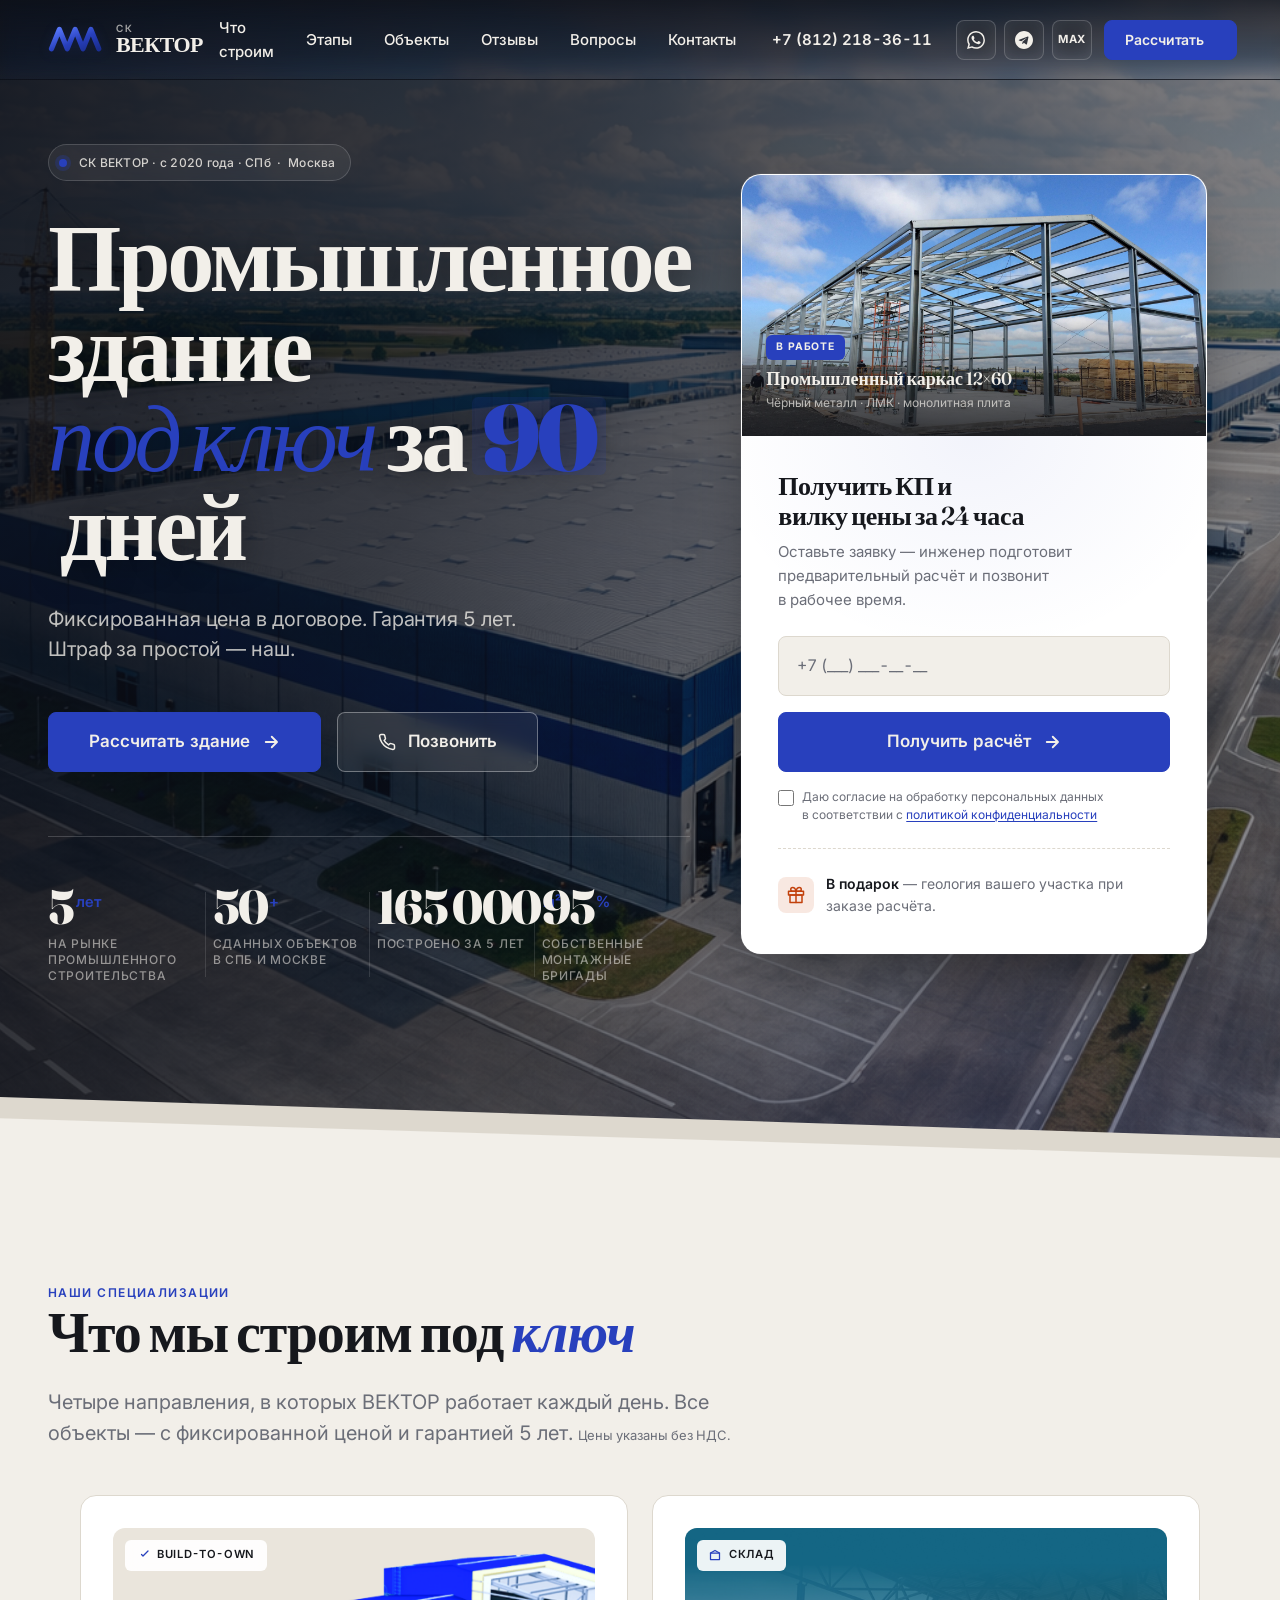
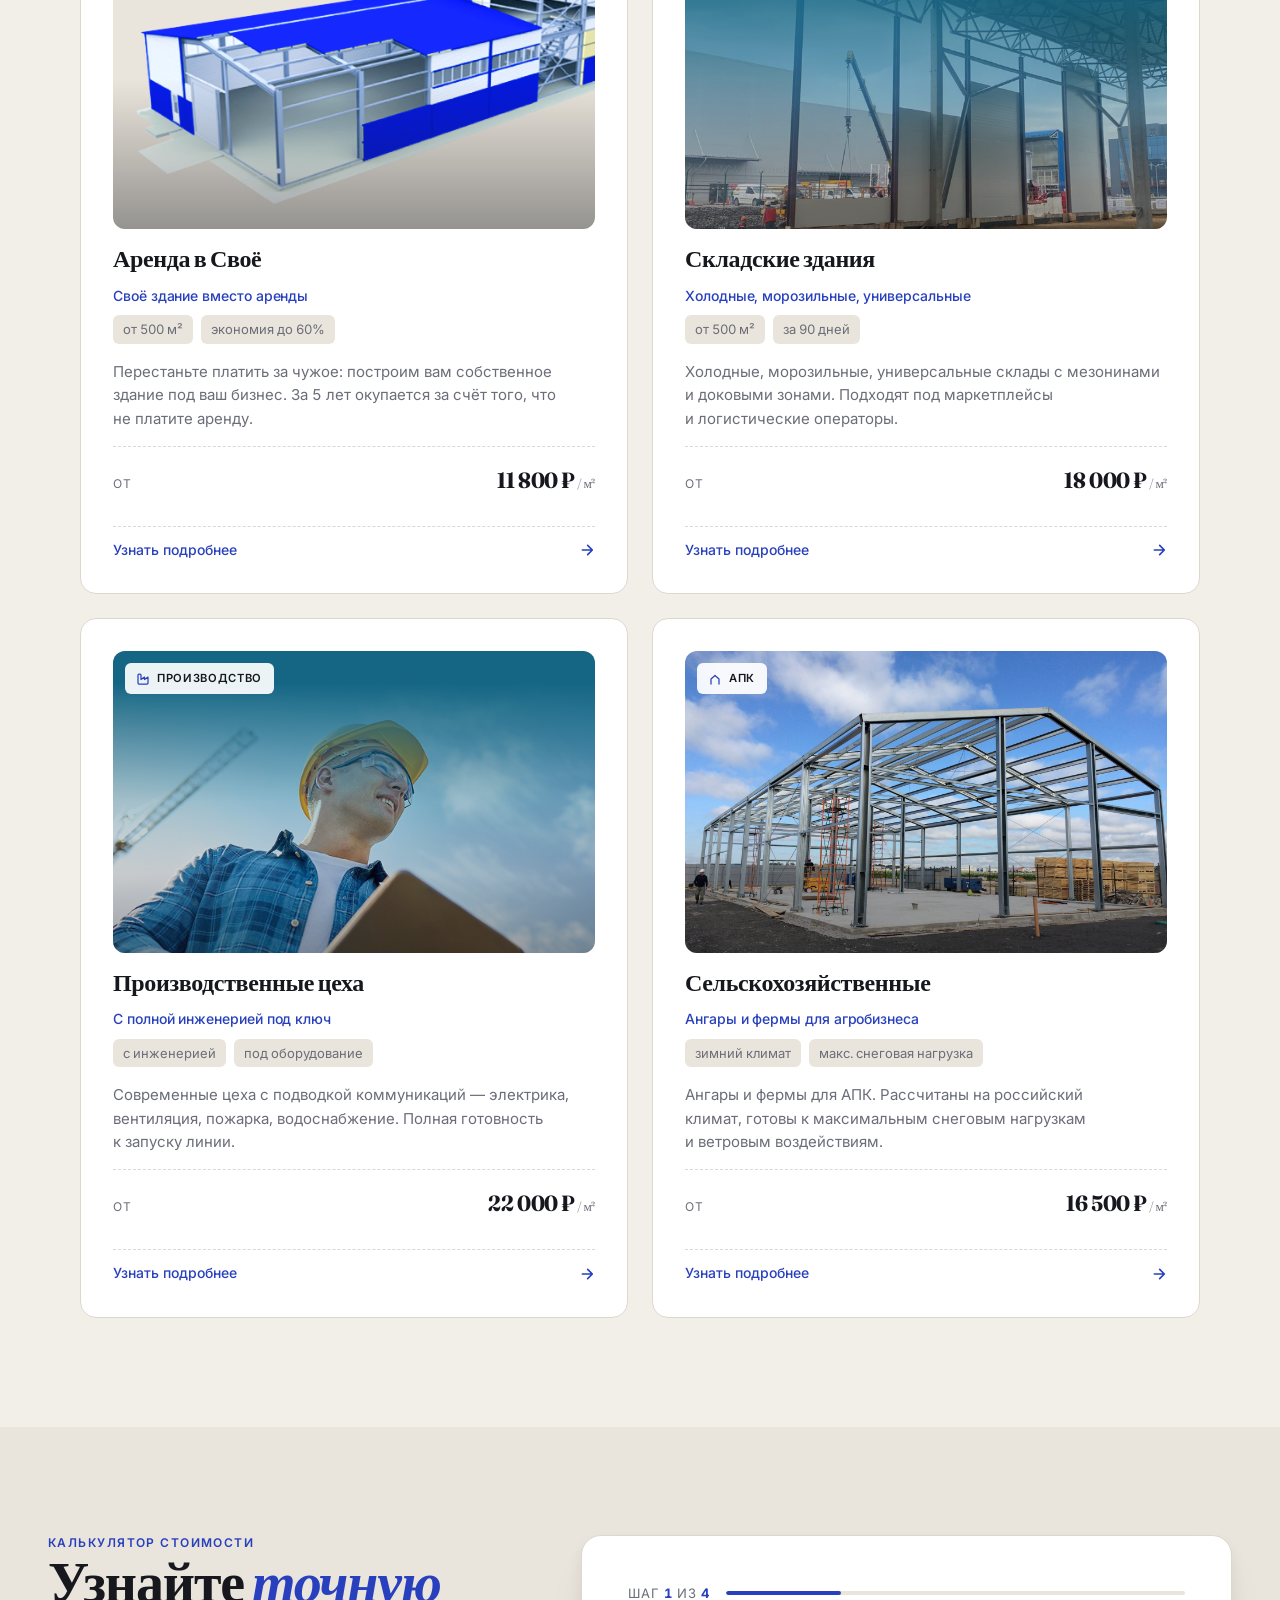
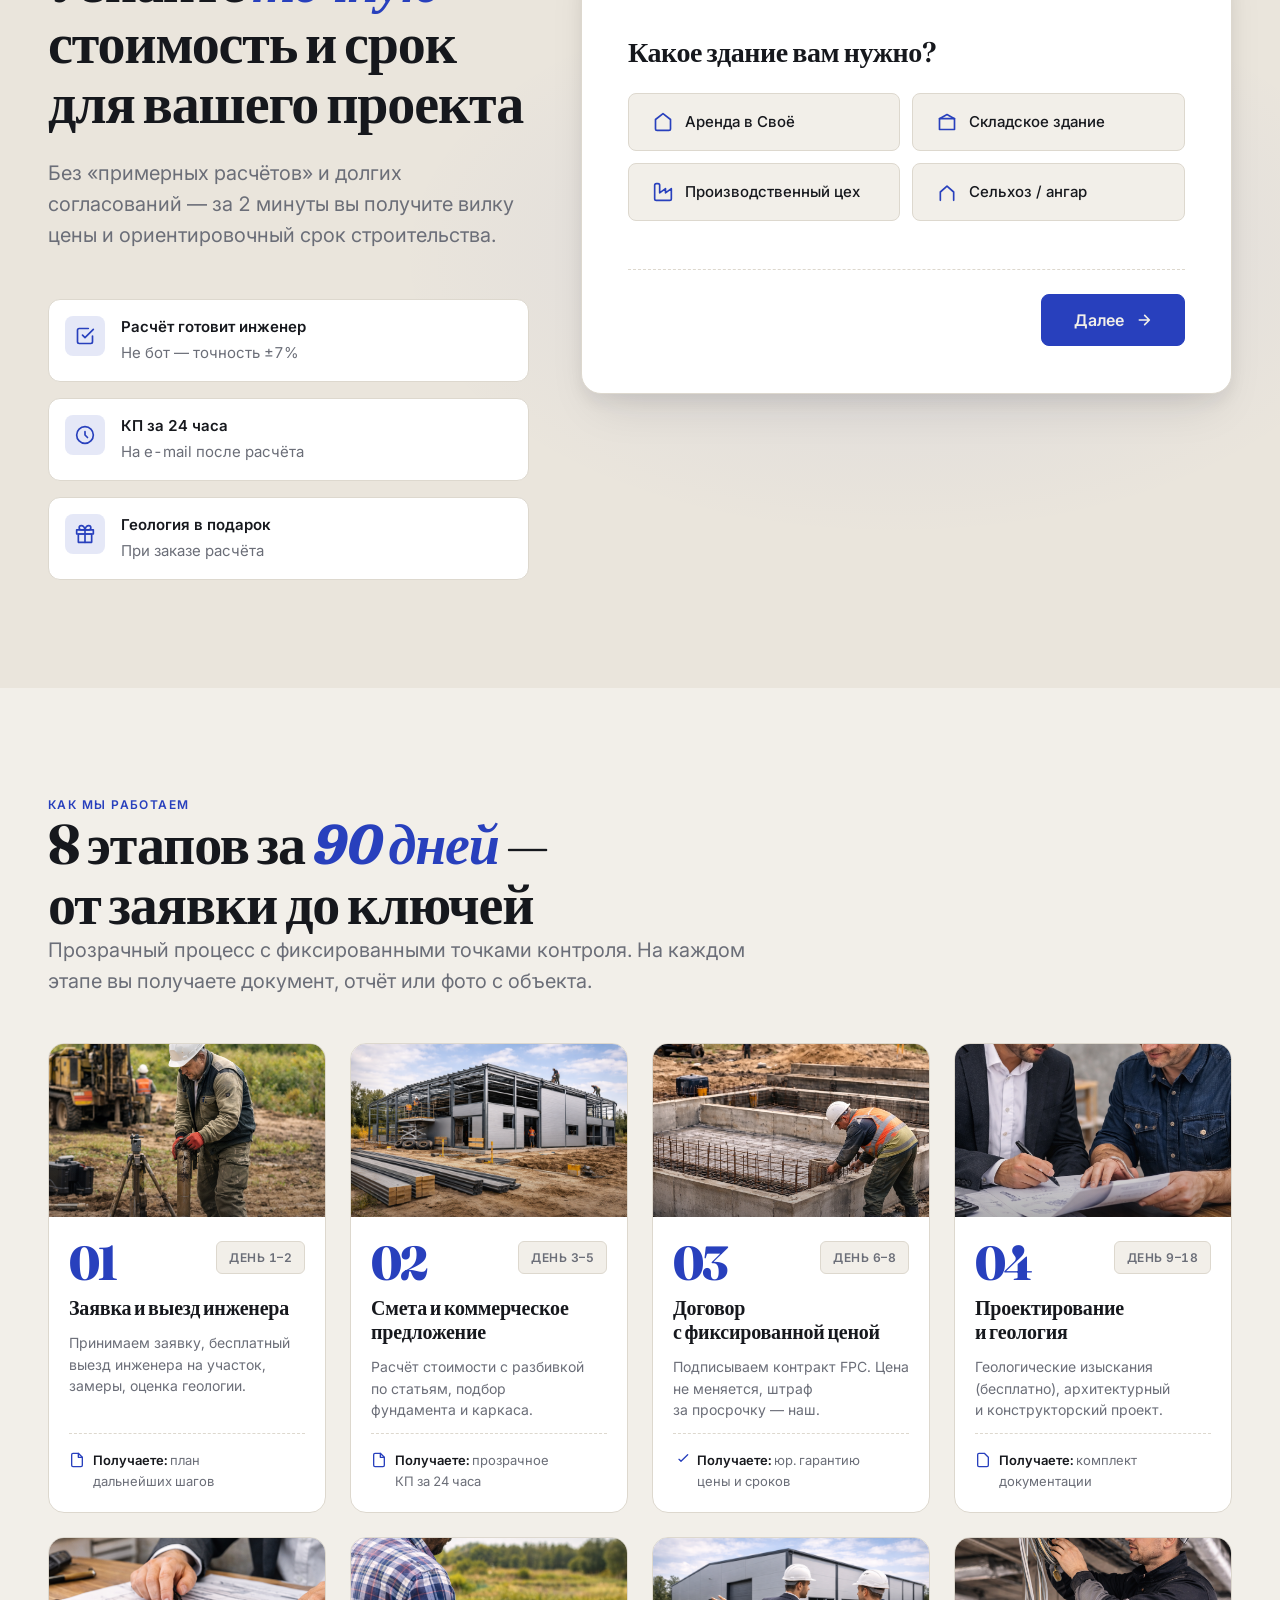
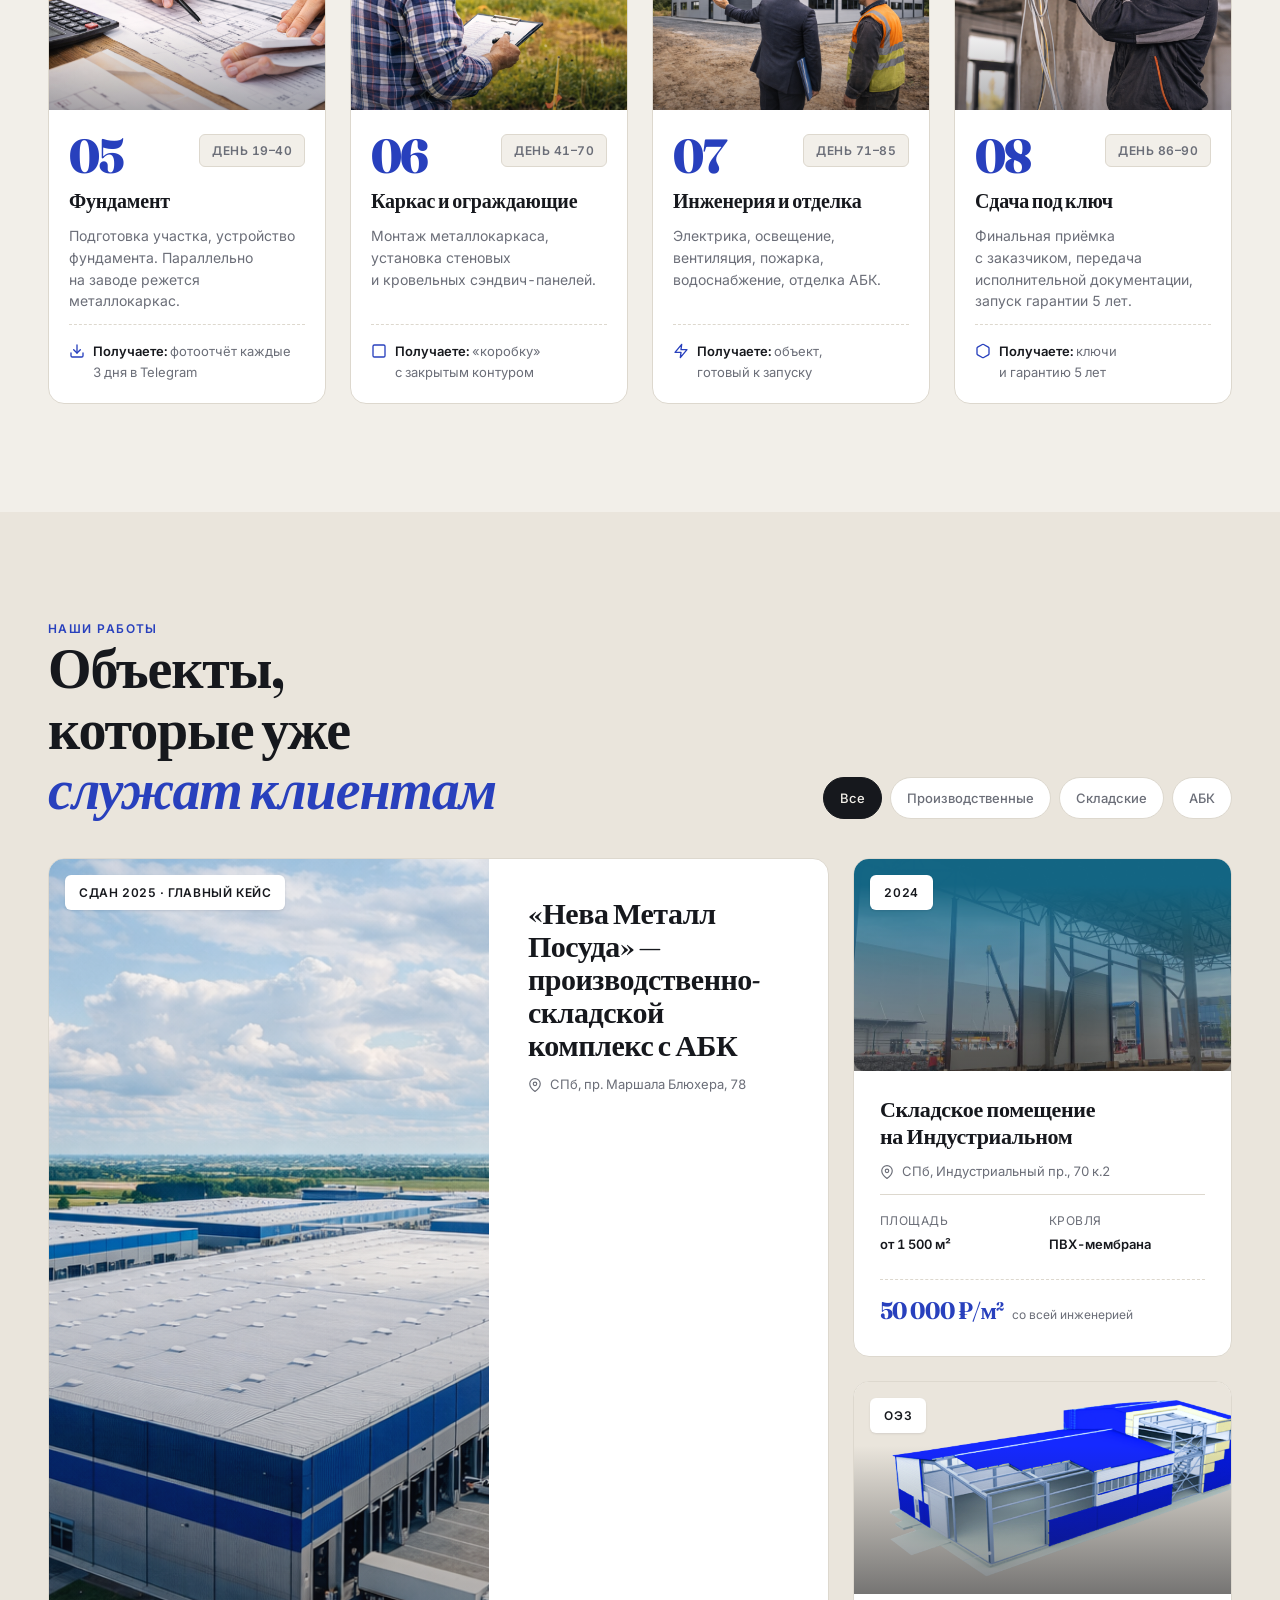
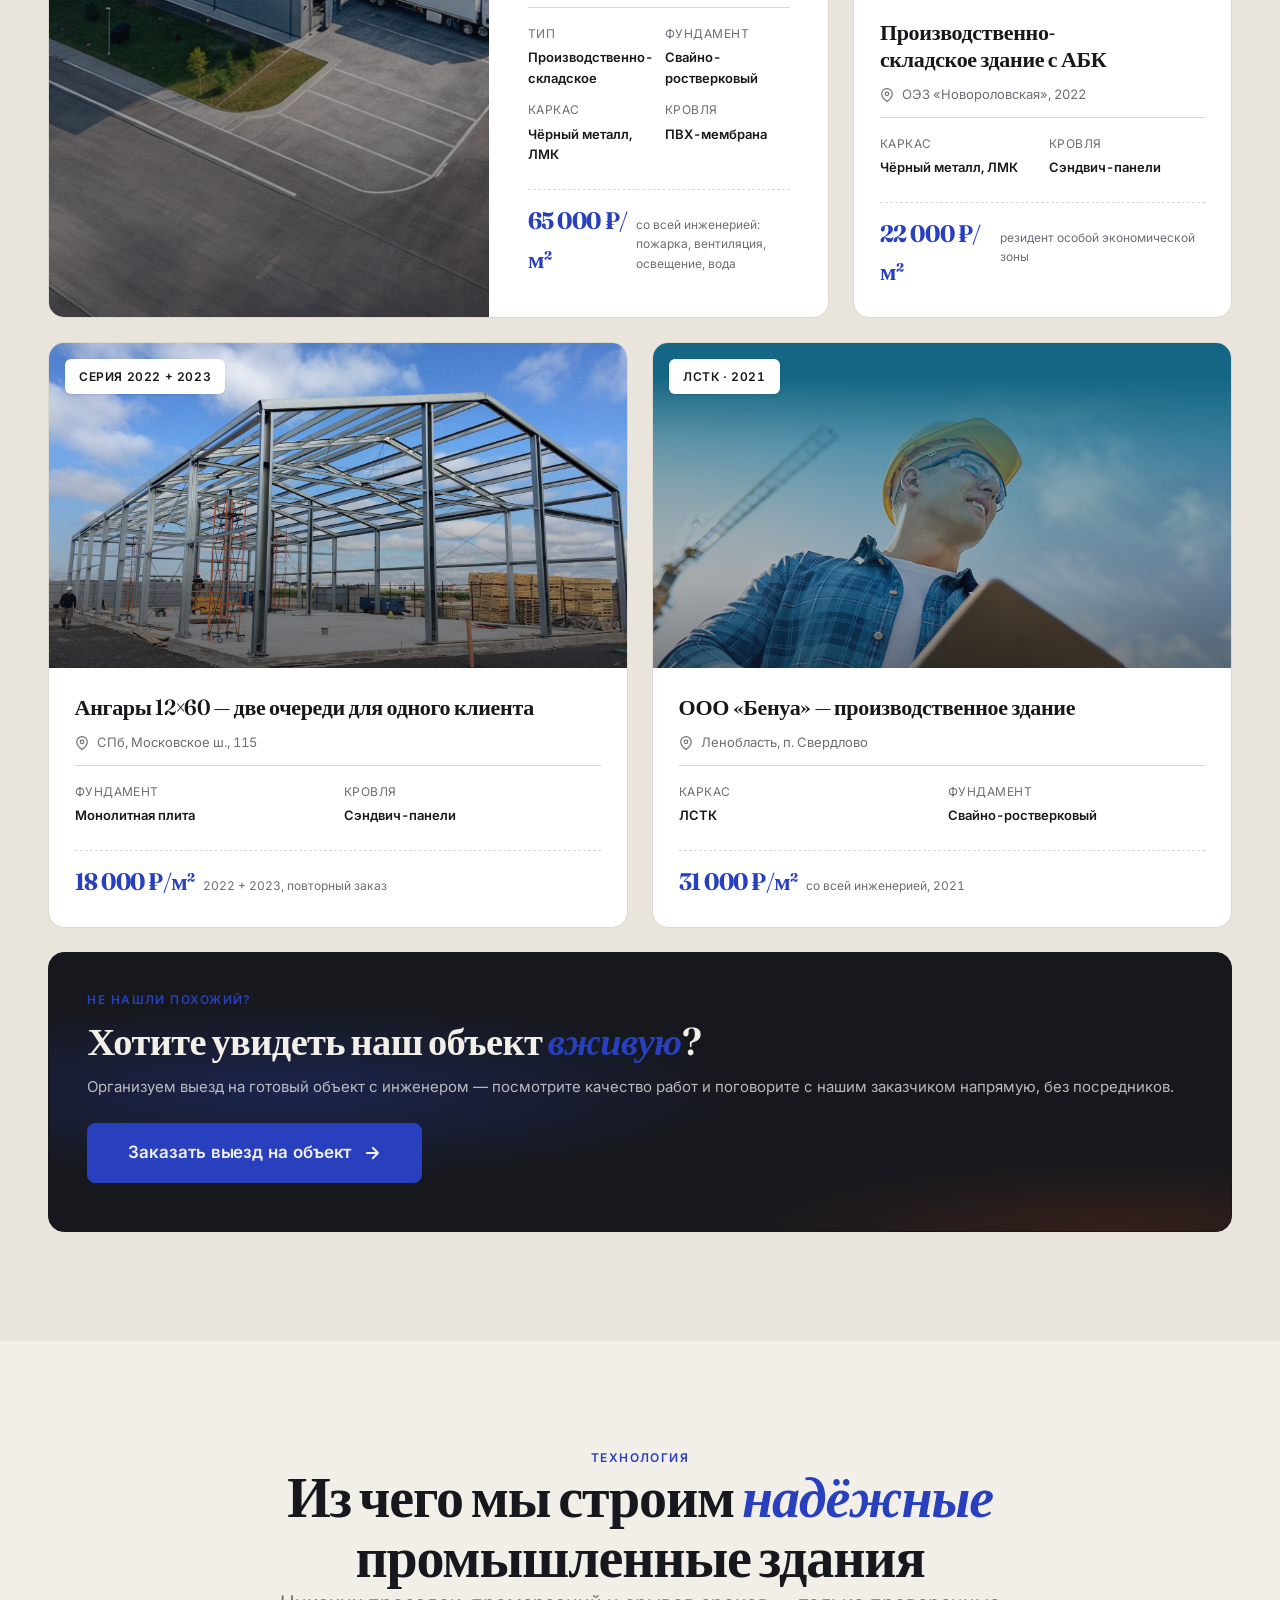
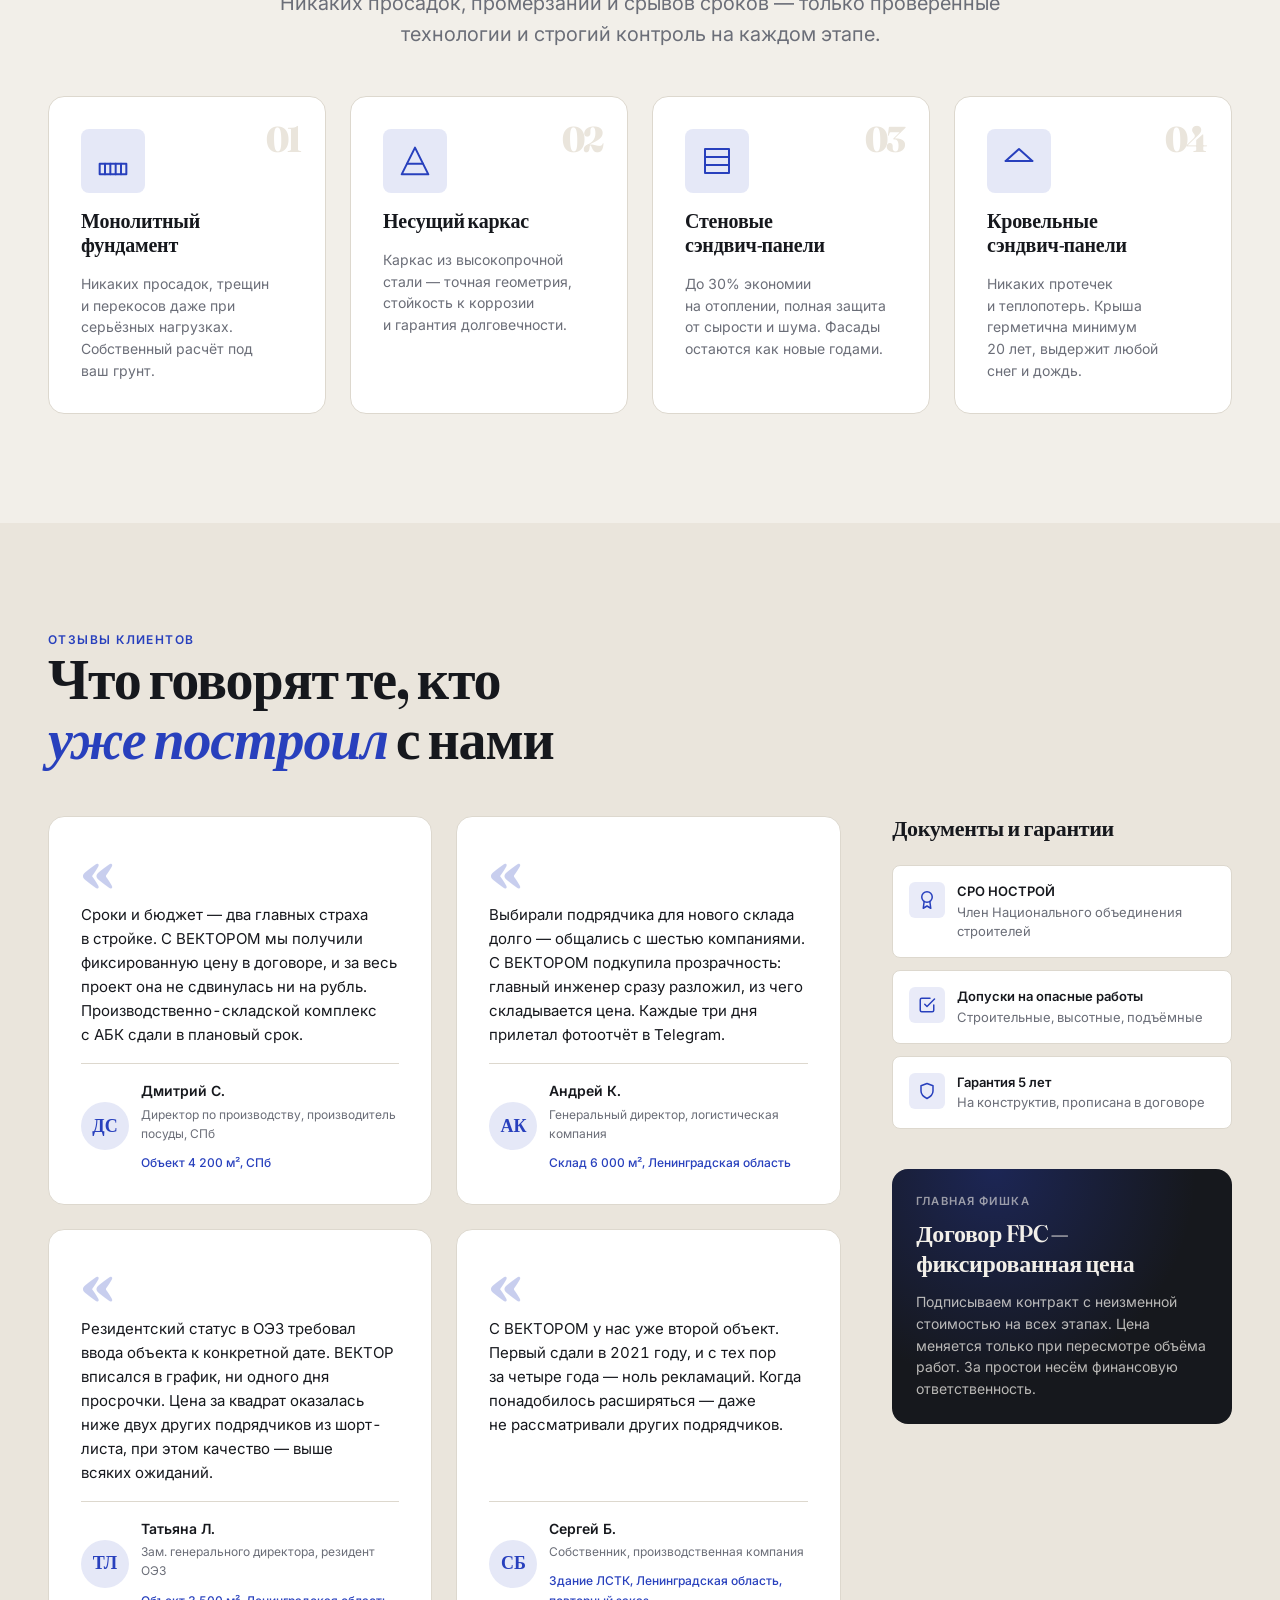
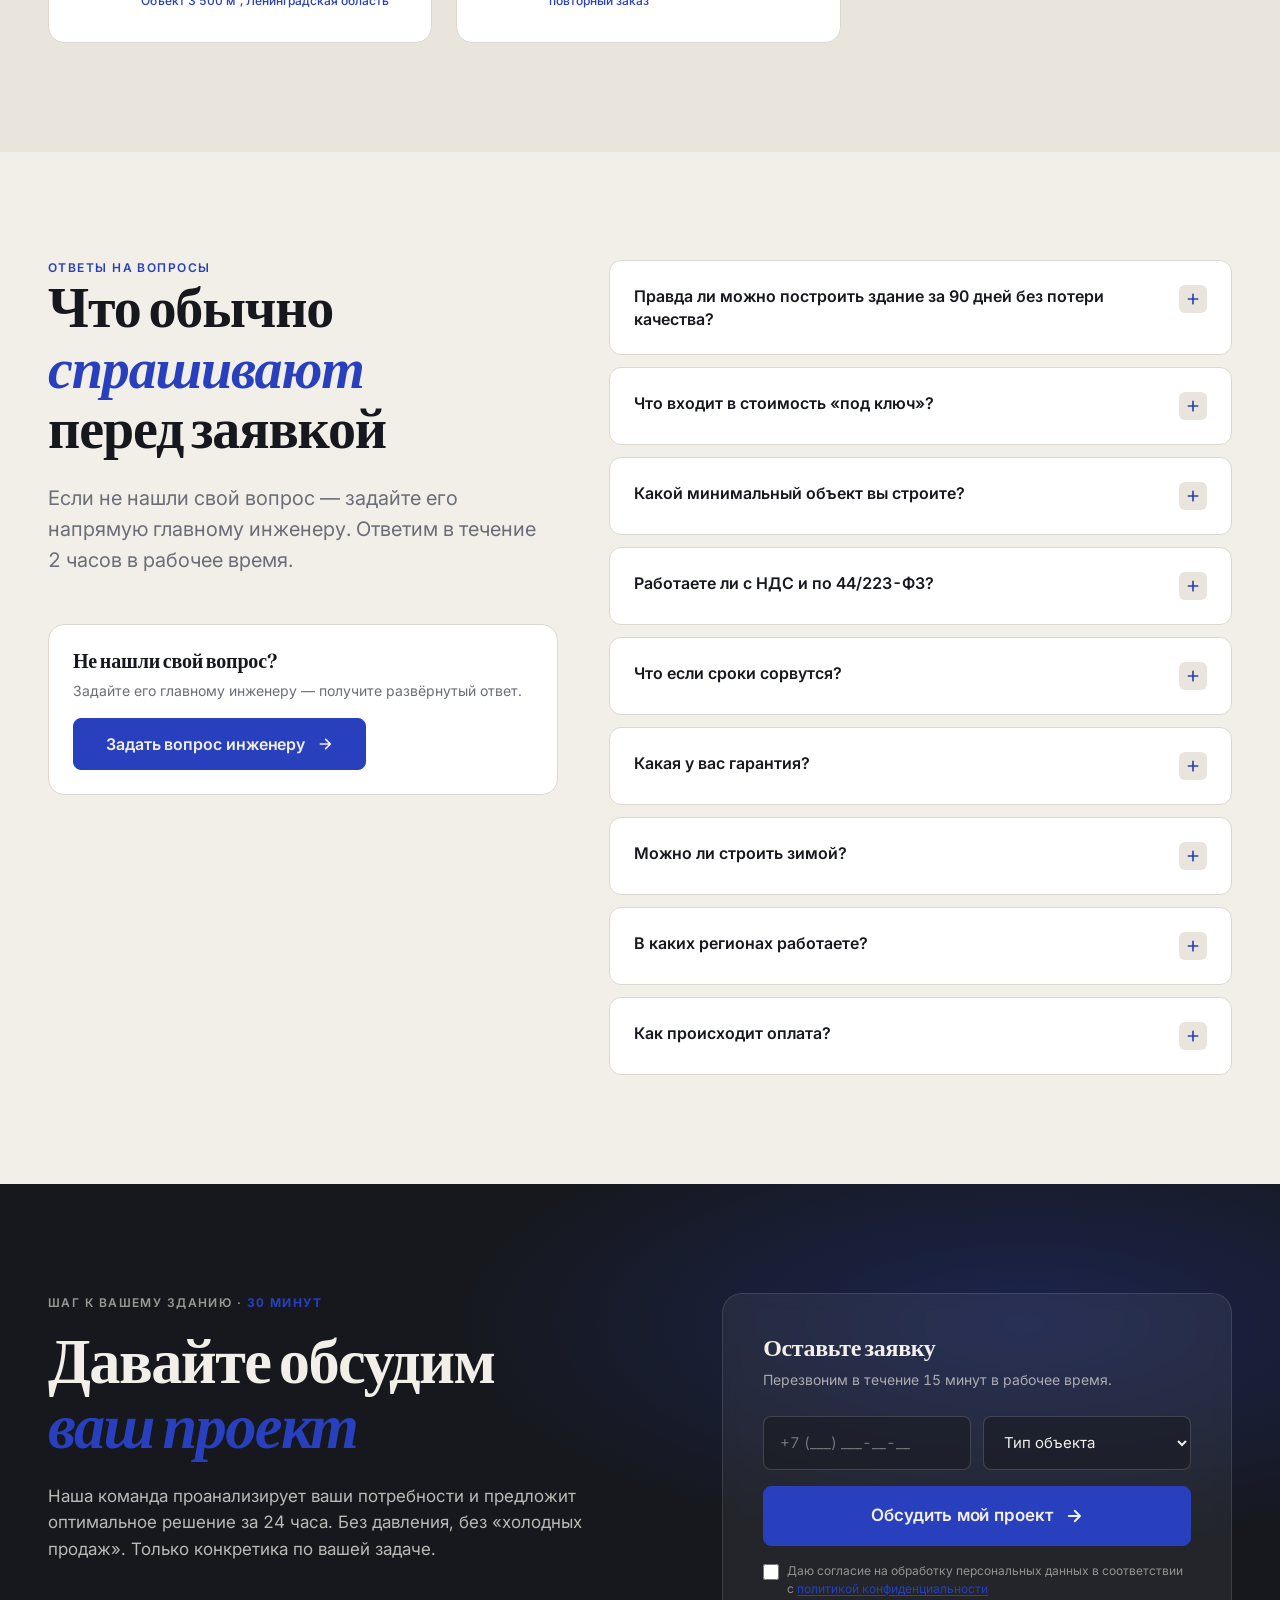
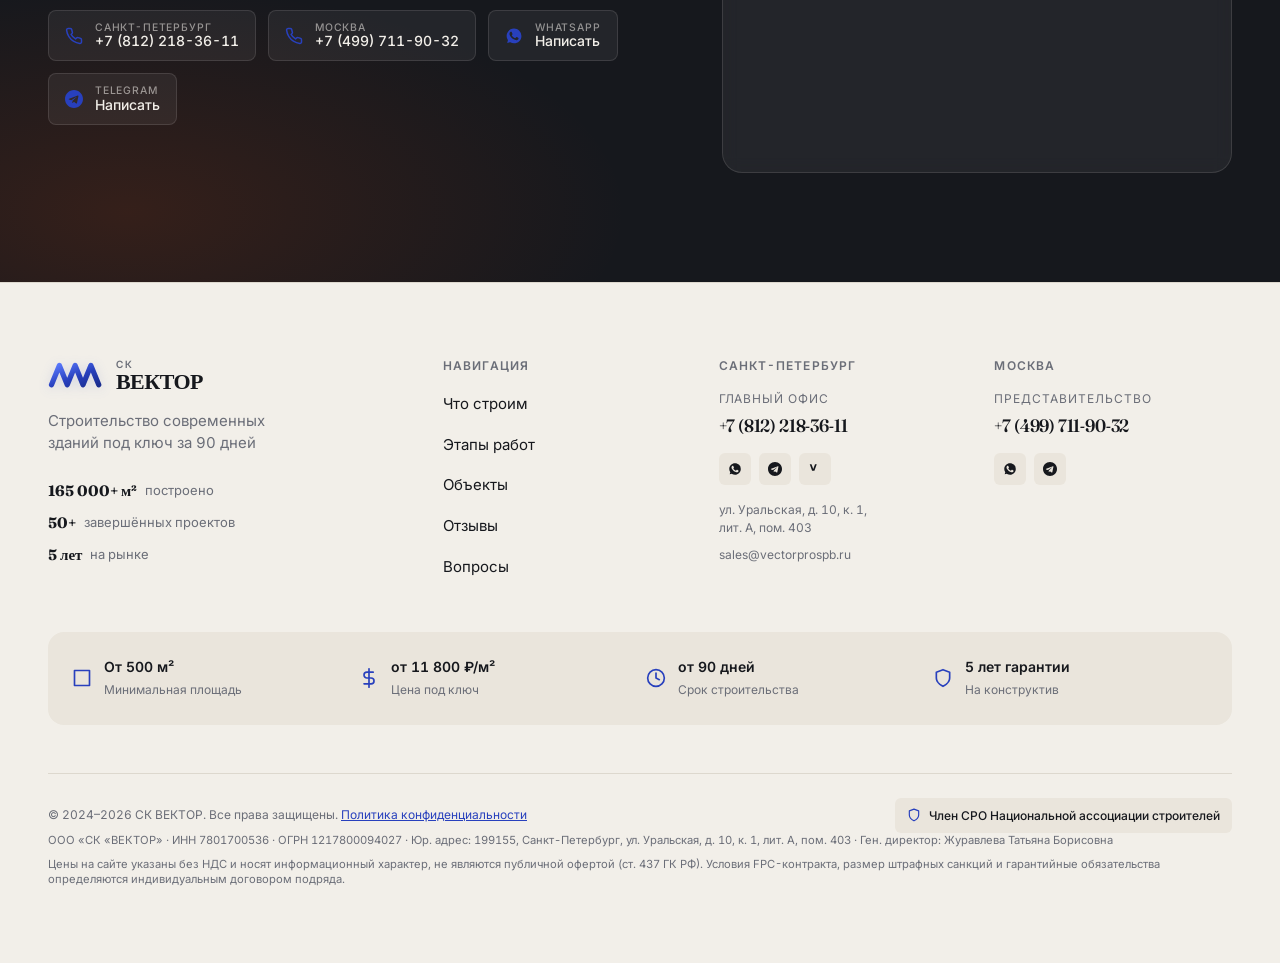
==== commit f82bd66a: "Legal: privacy page, consent checkboxes, anonymized reviews, disclaimers" ====
--- a/landing2vekto/index.html
+++ b/landing2vekto/index.html
@@ -189,9 +189,10 @@
                 <svg class="btn__icon" width="18" height="18" viewBox="0 0 24 24" fill="none" stroke="currentColor" stroke-width="2.5" stroke-linecap="round" stroke-linejoin="round"><path d="M5 12h14M13 5l7 7-7 7"/></svg>
               </button>
 
-              <p class="hero__form-disclaimer">
-                Нажимая на кнопку, вы соглашаетесь с <a href="#privacy">политикой конфиденциальности</a>.
-              </p>
+              <label class="consent">
+                <input type="checkbox" required />
+                <span>Даю согласие на обработку персональных данных в&nbsp;соответствии с&nbsp;<a href="privacy.html" target="_blank">политикой конфиденциальности</a></span>
+              </label>
             </form>
 
             <div class="hero__bonus">
@@ -214,7 +215,7 @@
         <div class="section__head">
           <p class="overline">Наши специализации</p>
           <h2 class="section__title h2">Что мы строим под&nbsp;<em class="italic-accent">ключ</em></h2>
-          <p class="lead">Четыре направления, в которых ВЕКТОР работает каждый день. Все объекты — с фиксированной ценой и гарантией 5&nbsp;лет.</p>
+          <p class="lead">Четыре направления, в которых ВЕКТОР работает каждый день. Все объекты — с фиксированной ценой и гарантией 5&nbsp;лет. <span style="font-size:0.8125rem;color:var(--text-muted);">Цены указаны без&nbsp;НДС.</span></p>
         </div>
 
         <div class="services__grid">
@@ -398,9 +399,10 @@
                   Узнать предварительную цену
                   <svg class="btn__icon" width="18" height="18" viewBox="0 0 24 24" fill="none" stroke="currentColor" stroke-width="2.5" stroke-linecap="round" stroke-linejoin="round"><path d="M5 12h14M13 5l7 7-7 7"/></svg>
                 </button>
-                <p style="font-size:.75rem;color:var(--text-muted);line-height:1.5;">
-                  Нажимая на кнопку, вы соглашаетесь с <a href="#privacy" style="color:var(--accent);text-decoration:underline;">политикой конфиденциальности</a>.
-                </p>
+                <label class="consent">
+                  <input type="checkbox" id="quizConsent" />
+                  <span>Даю согласие на обработку персональных данных в&nbsp;соответствии с&nbsp;<a href="privacy.html" target="_blank">политикой конфиденциальности</a></span>
+                </label>
               </div>
             </div>
 
@@ -788,11 +790,11 @@
               <div class="review__quote-mark">«</div>
               <p class="review__text">Сроки и&nbsp;бюджет — два главных страха в&nbsp;стройке. С&nbsp;ВЕКТОРОМ мы&nbsp;получили фиксированную цену в&nbsp;договоре, и&nbsp;за&nbsp;весь проект она не&nbsp;сдвинулась ни&nbsp;на&nbsp;рубль. Производственно-складской комплекс с&nbsp;АБК сдали в&nbsp;плановый срок.</p>
               <div class="review__author">
-                <div class="review__avatar"><img src="assets/images/review-client-1.png" alt="Дмитрий Соколов" loading="lazy" /></div>
+                <div class="review__avatar">ДС</div>
                 <div class="review__author-info">
-                  <span class="review__author-name">Дмитрий Соколов</span>
-                  <span class="review__author-role">Директор по&nbsp;производству, ООО «Нева Металл Посуда»</span>
-                  <span class="review__object">Объект 4 200 м², пр.&nbsp;Маршала Блюхера 78</span>
+                  <span class="review__author-name">Дмитрий С.</span>
+                  <span class="review__author-role">Директор по&nbsp;производству, производитель посуды, СПб</span>
+                  <span class="review__object">Объект 4 200 м², СПб</span>
                 </div>
               </div>
             </article>
@@ -801,11 +803,11 @@
               <div class="review__quote-mark">«</div>
               <p class="review__text">Выбирали подрядчика для нового склада долго — общались с&nbsp;шестью компаниями. С&nbsp;ВЕКТОРОМ подкупила прозрачность: главный инженер сразу разложил, из&nbsp;чего складывается цена. Каждые три дня прилетал фотоотчёт в&nbsp;Telegram.</p>
               <div class="review__author">
-                <div class="review__avatar"><img src="assets/images/review-client-2.png" alt="Андрей Кириллов" loading="lazy" /></div>
+                <div class="review__avatar">АК</div>
                 <div class="review__author-info">
-                  <span class="review__author-name">Андрей Кириллов</span>
-                  <span class="review__author-role">Генеральный директор</span>
-                  <span class="review__object">Логистический склад 6 000 м², Ленобласть</span>
+                  <span class="review__author-name">Андрей К.</span>
+                  <span class="review__author-role">Генеральный директор, логистическая компания</span>
+                  <span class="review__object">Склад 6 000 м², Ленинградская область</span>
                 </div>
               </div>
             </article>
@@ -816,9 +818,9 @@
               <div class="review__author">
                 <div class="review__avatar">ТЛ</div>
                 <div class="review__author-info">
-                  <span class="review__author-name">Татьяна Лебедева</span>
-                  <span class="review__author-role">Зам.&nbsp;генерального директора</span>
-                  <span class="review__object">Объект 3 500 м², ОЭЗ «Новороловская»</span>
+                  <span class="review__author-name">Татьяна Л.</span>
+                  <span class="review__author-role">Зам.&nbsp;генерального директора, резидент ОЭЗ</span>
+                  <span class="review__object">Объект 3 500 м², Ленинградская область</span>
                 </div>
               </div>
             </article>
@@ -829,9 +831,9 @@
               <div class="review__author">
                 <div class="review__avatar">СБ</div>
                 <div class="review__author-info">
-                  <span class="review__author-name">Сергей Беннуа</span>
-                  <span class="review__author-role">Собственник, ООО «Бенуа»</span>
-                  <span class="review__object">Производственное здание ЛСТК, повторный заказ</span>
+                  <span class="review__author-name">Сергей Б.</span>
+                  <span class="review__author-role">Собственник, производственная компания</span>
+                  <span class="review__object">Здание ЛСТК, Ленинградская область, повторный заказ</span>
                 </div>
               </div>
             </article>
@@ -977,9 +979,10 @@
                 <svg class="btn__icon" width="18" height="18" viewBox="0 0 24 24" fill="none" stroke="currentColor" stroke-width="2.5" stroke-linecap="round" stroke-linejoin="round"><path d="M5 12h14M13 5l7 7-7 7"/></svg>
               </button>
 
-              <p class="final-cta__form-disclaimer">
-                Нажимая на&nbsp;кнопку, вы&nbsp;соглашаетесь с&nbsp;<a href="#privacy">политикой конфиденциальности</a>. Не&nbsp;передаём контакты третьим лицам.
-              </p>
+              <label class="consent" style="color: color-mix(in srgb, var(--text-inv) 55%, transparent);">
+                <input type="checkbox" required />
+                <span>Даю согласие на обработку персональных данных в&nbsp;соответствии с&nbsp;<a href="privacy.html" target="_blank" style="color:var(--accent);">политикой конфиденциальности</a></span>
+              </label>
             </form>
           </div>
 
@@ -1091,6 +1094,7 @@
       </div>
 
       <p class="footer__company">ООО «СК «ВЕКТОР» · ИНН&nbsp;7801700536 · ОГРН&nbsp;1217800094027 · Юр.&nbsp;адрес: 199155, Санкт-Петербург, ул.&nbsp;Уральская, д.&nbsp;10, к.&nbsp;1, лит.&nbsp;А, пом.&nbsp;403 · Ген.&nbsp;директор: Журавлева Татьяна Борисовна</p>
+      <p class="footer__company" style="margin-top:0.5rem;">Цены на&nbsp;сайте указаны без&nbsp;НДС и&nbsp;носят информационный характер, не&nbsp;являются публичной офертой (ст.&nbsp;437 ГК&nbsp;РФ). Условия FPC-контракта, размер штрафных санкций и&nbsp;гарантийные обязательства определяются индивидуальным договором подряда.</p>
 
     </div>
   </footer>
@@ -1144,6 +1148,10 @@
 
       <form class="chat-widget__form" id="chatForm" novalidate>
         <input type="tel" name="phone" placeholder="Ваш телефон" required />
+        <label class="consent" style="font-size:0.6875rem;">
+          <input type="checkbox" required />
+          <span>Согласен с&nbsp;<a href="privacy.html" target="_blank">политикой&nbsp;конфиденциальности</a></span>
+        </label>
         <button type="submit" class="chat-widget__send">
           <svg viewBox="0 0 24 24" fill="none" stroke="currentColor" stroke-width="2.5" stroke-linecap="round" stroke-linejoin="round"><line x1="22" y1="2" x2="11" y2="13"/><polygon points="22 2 15 22 11 13 2 9 22 2"/></svg>
           Отправить
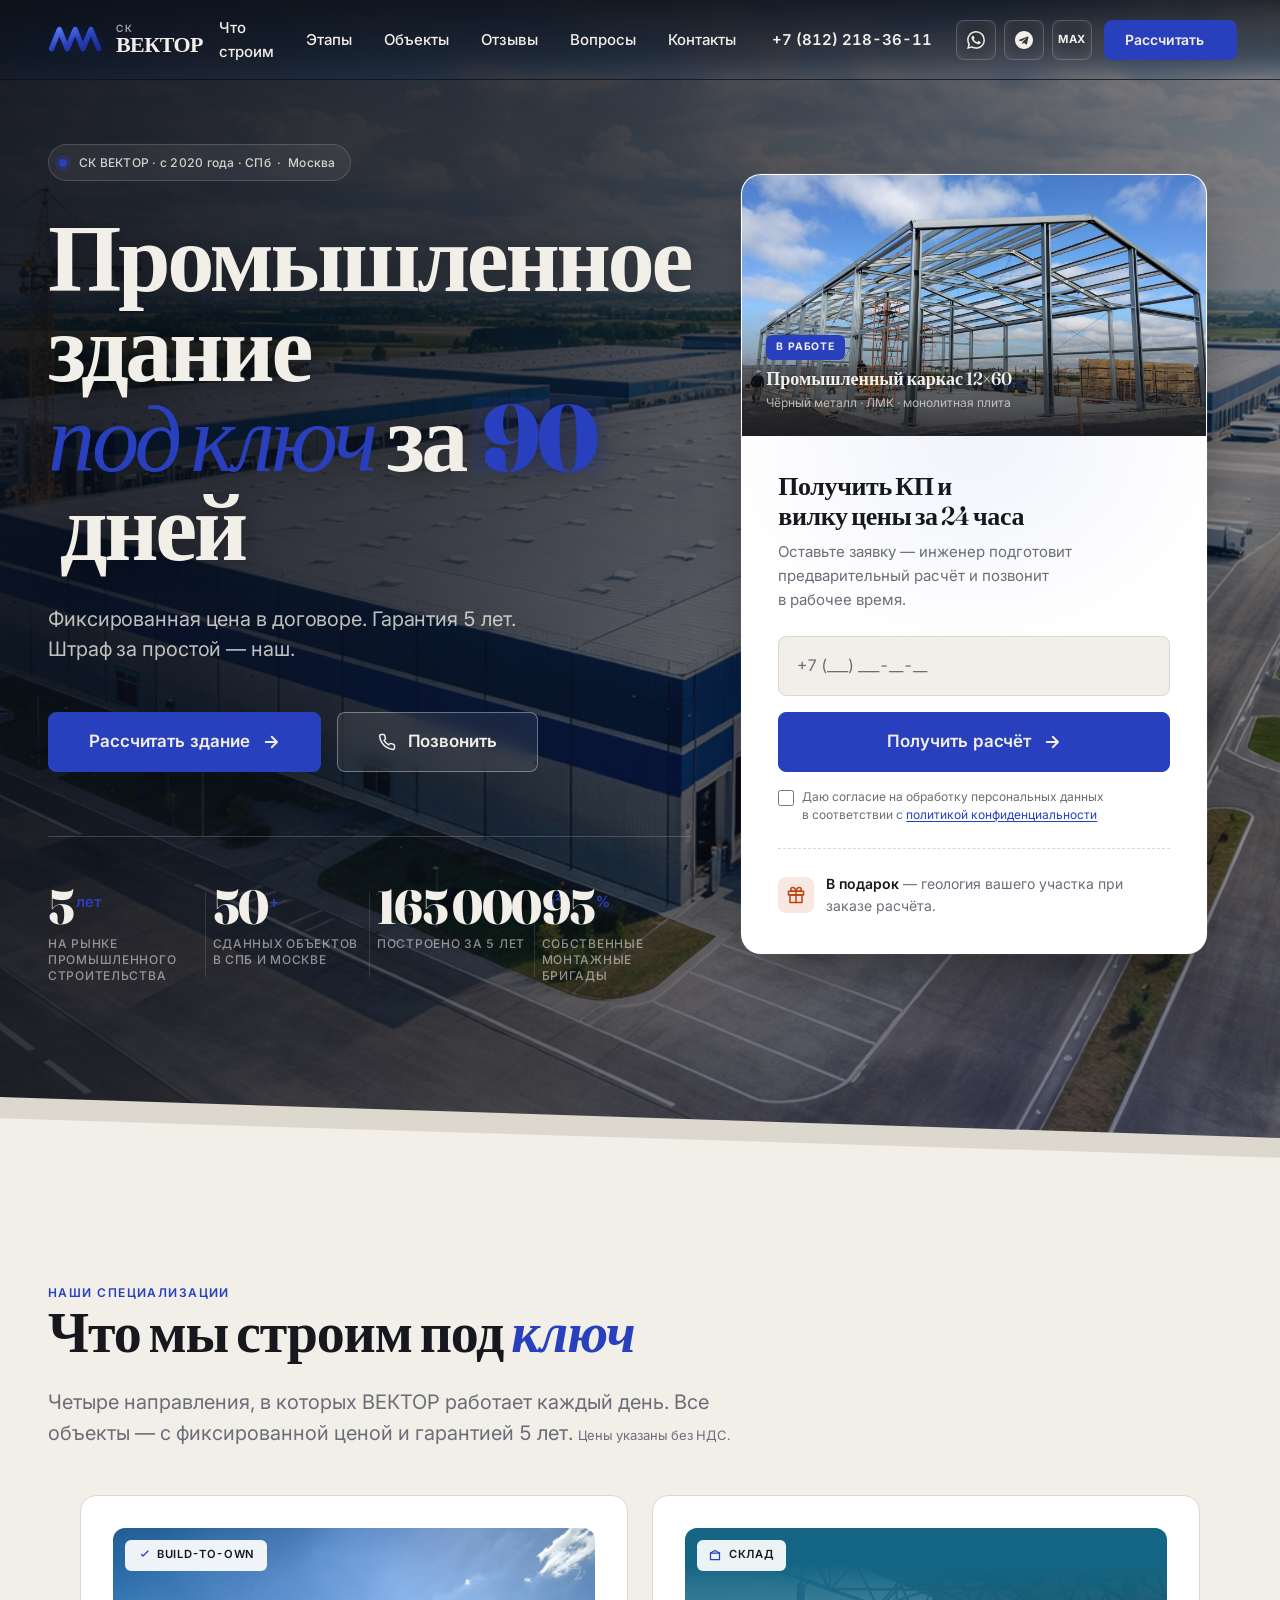
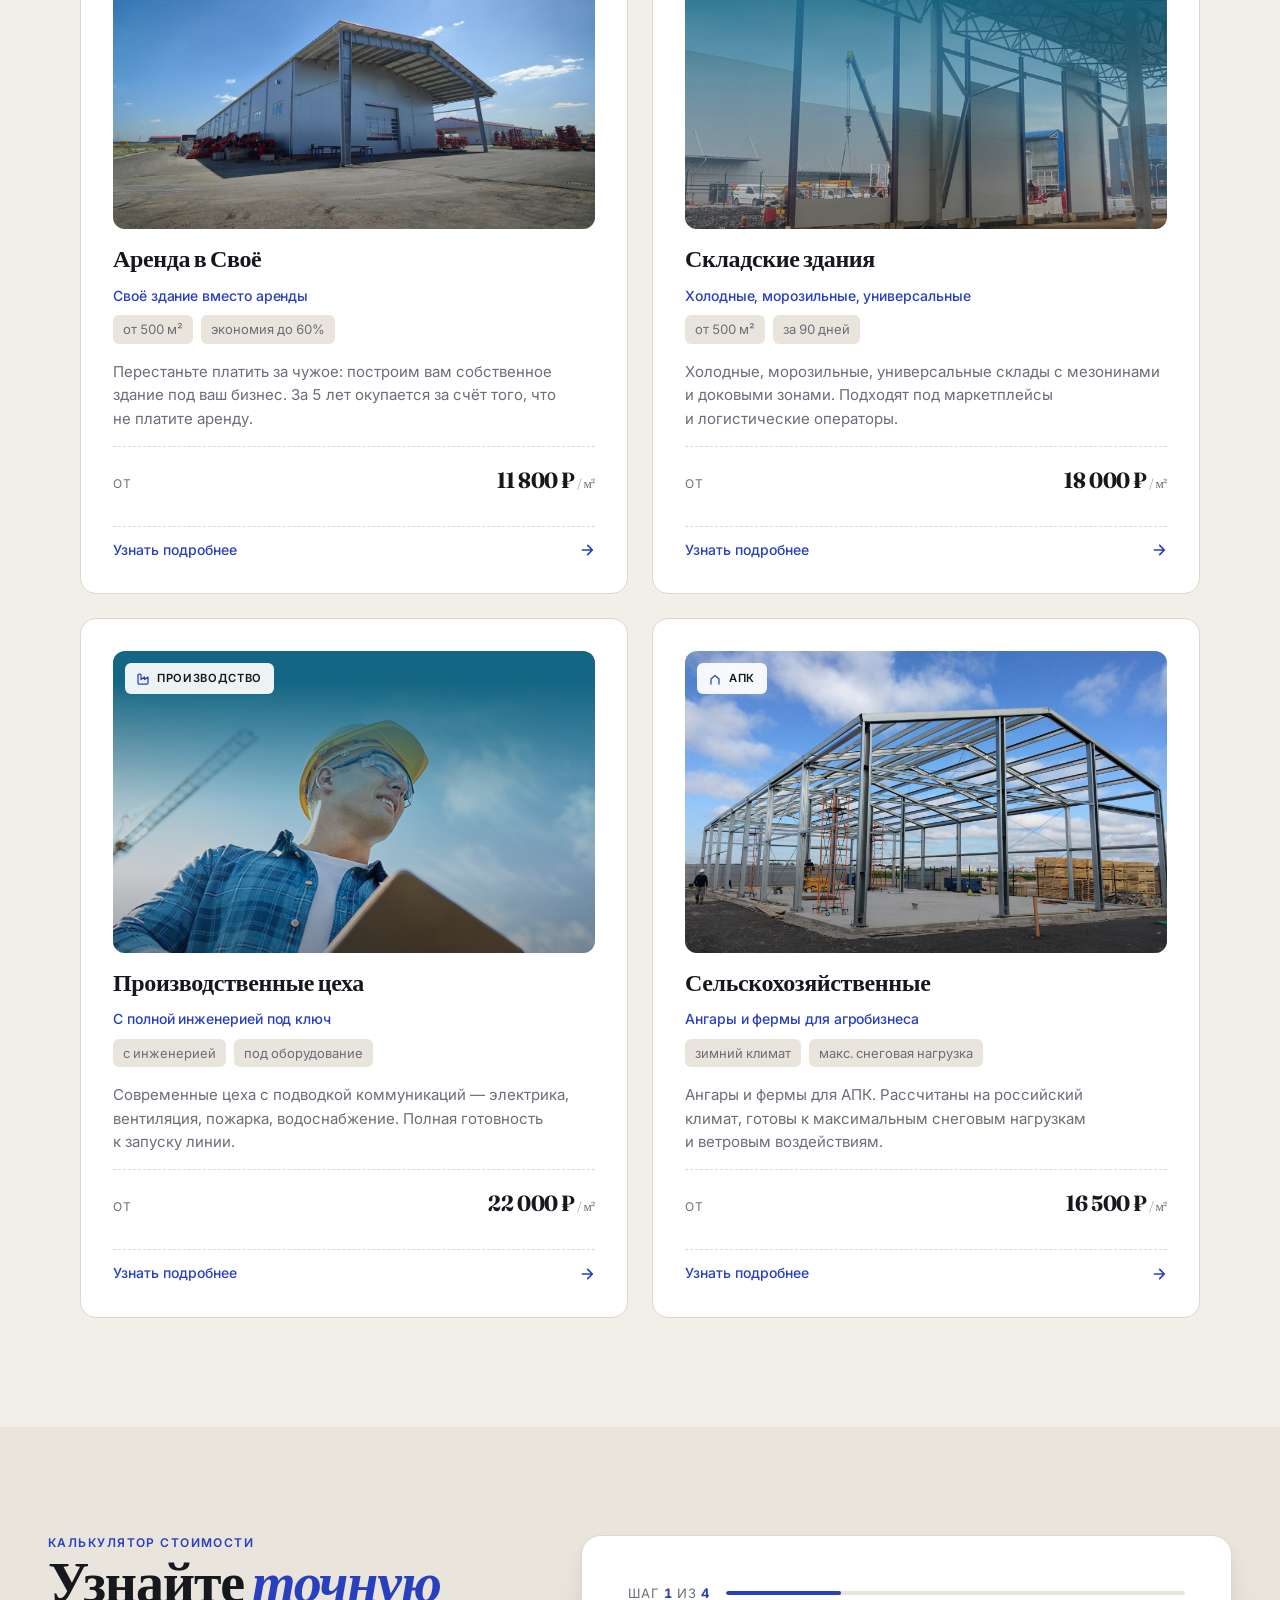
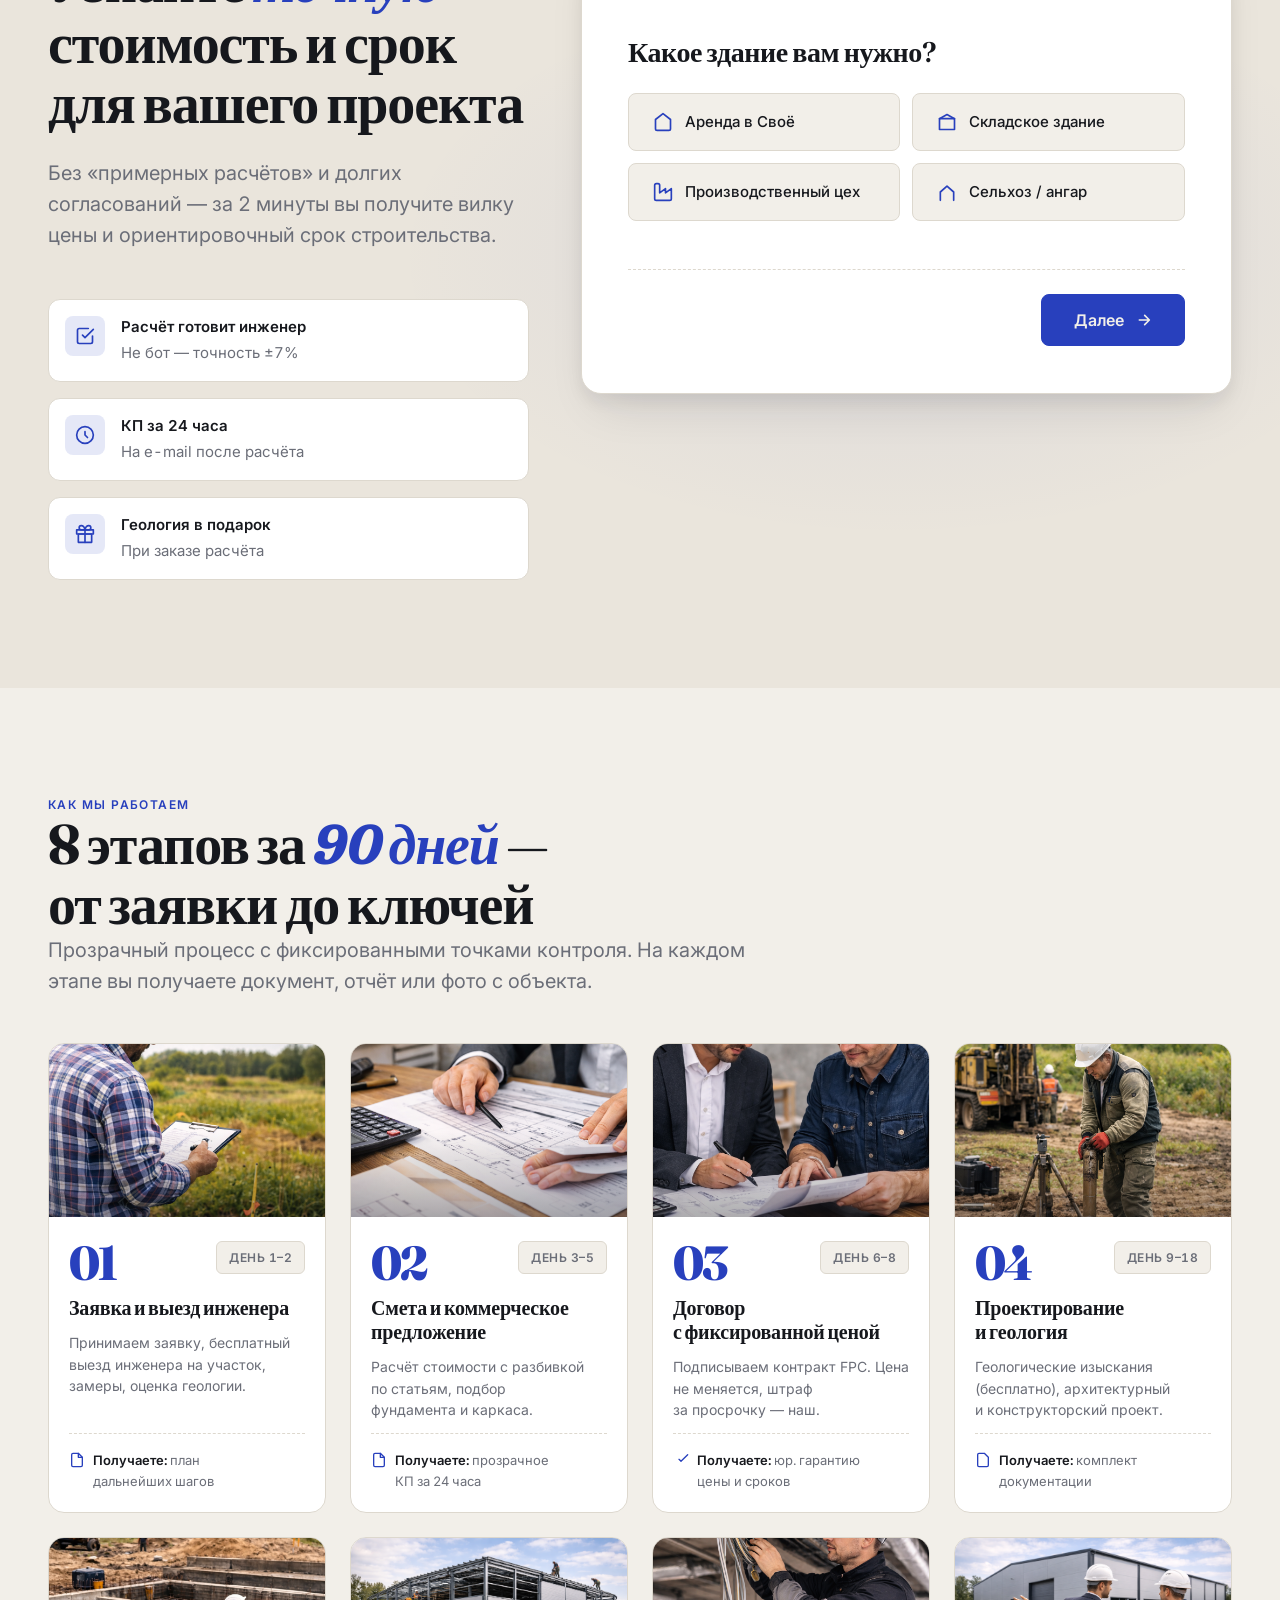
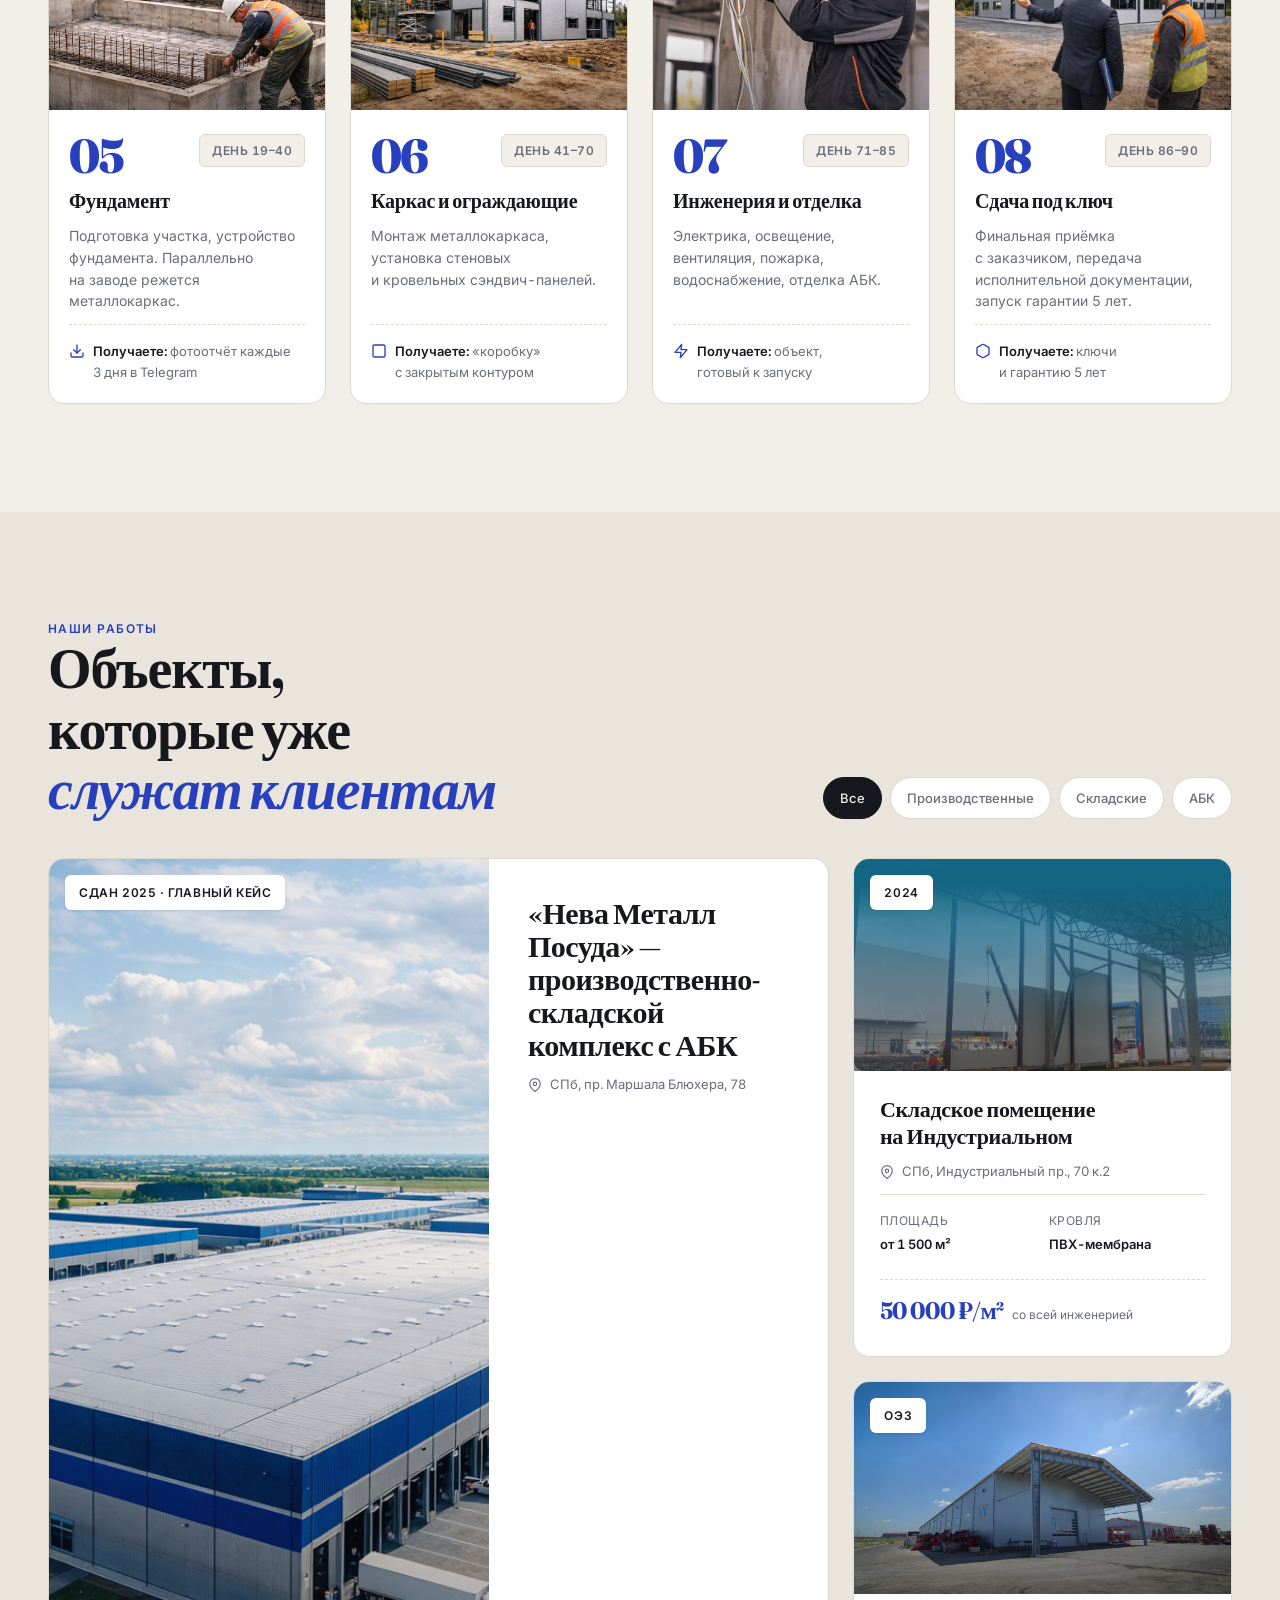
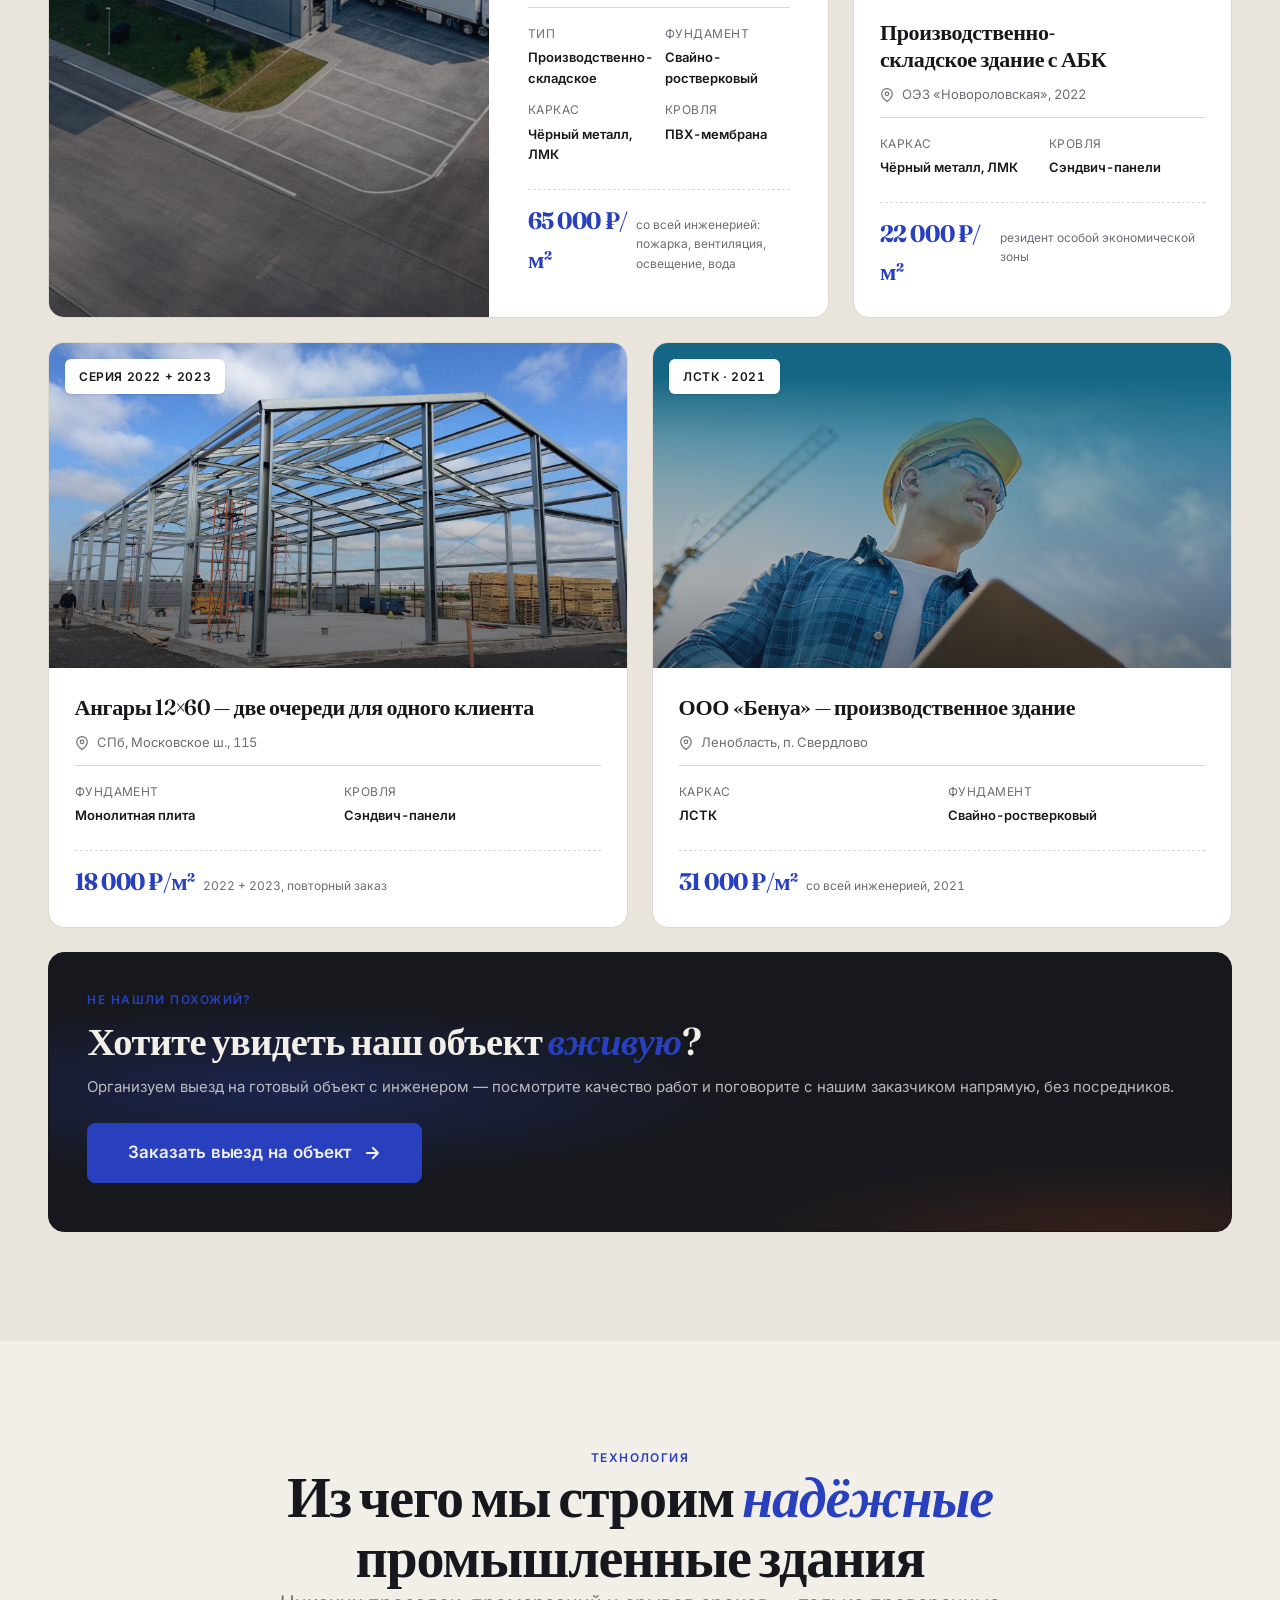
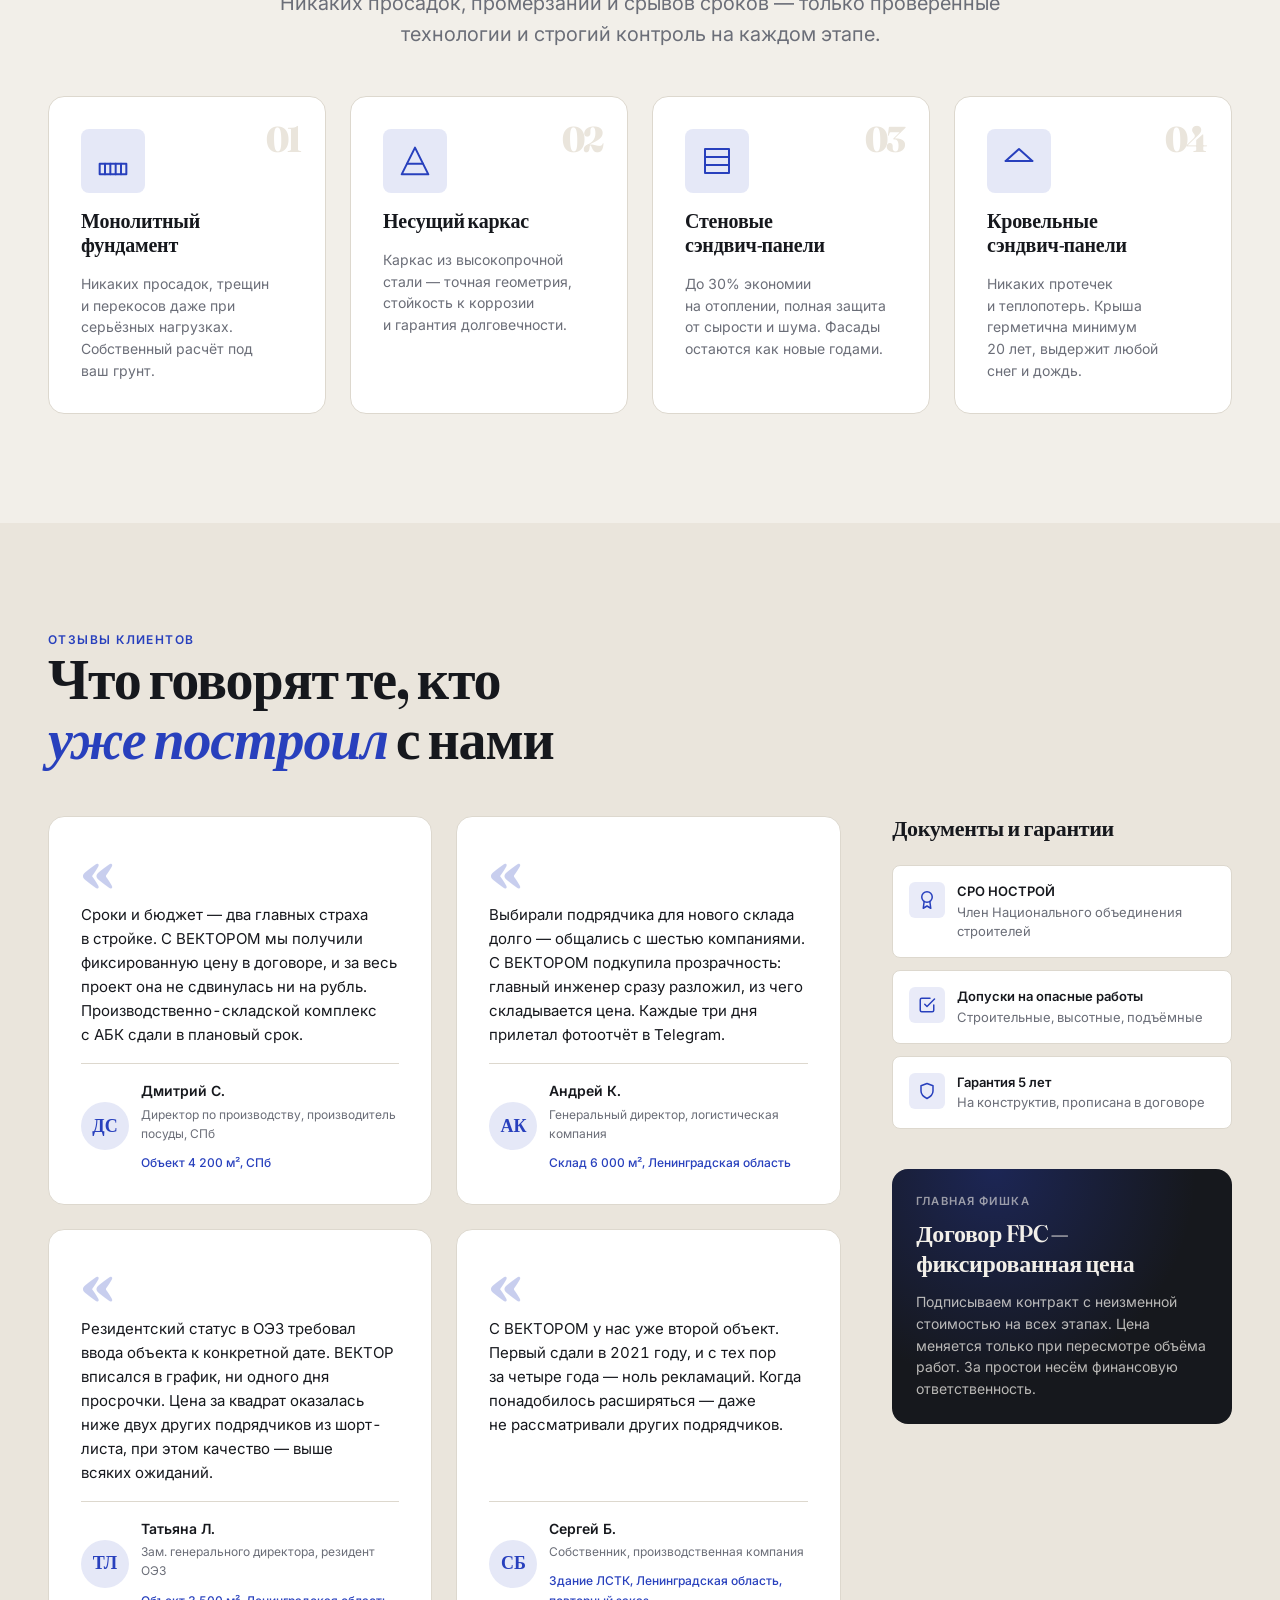
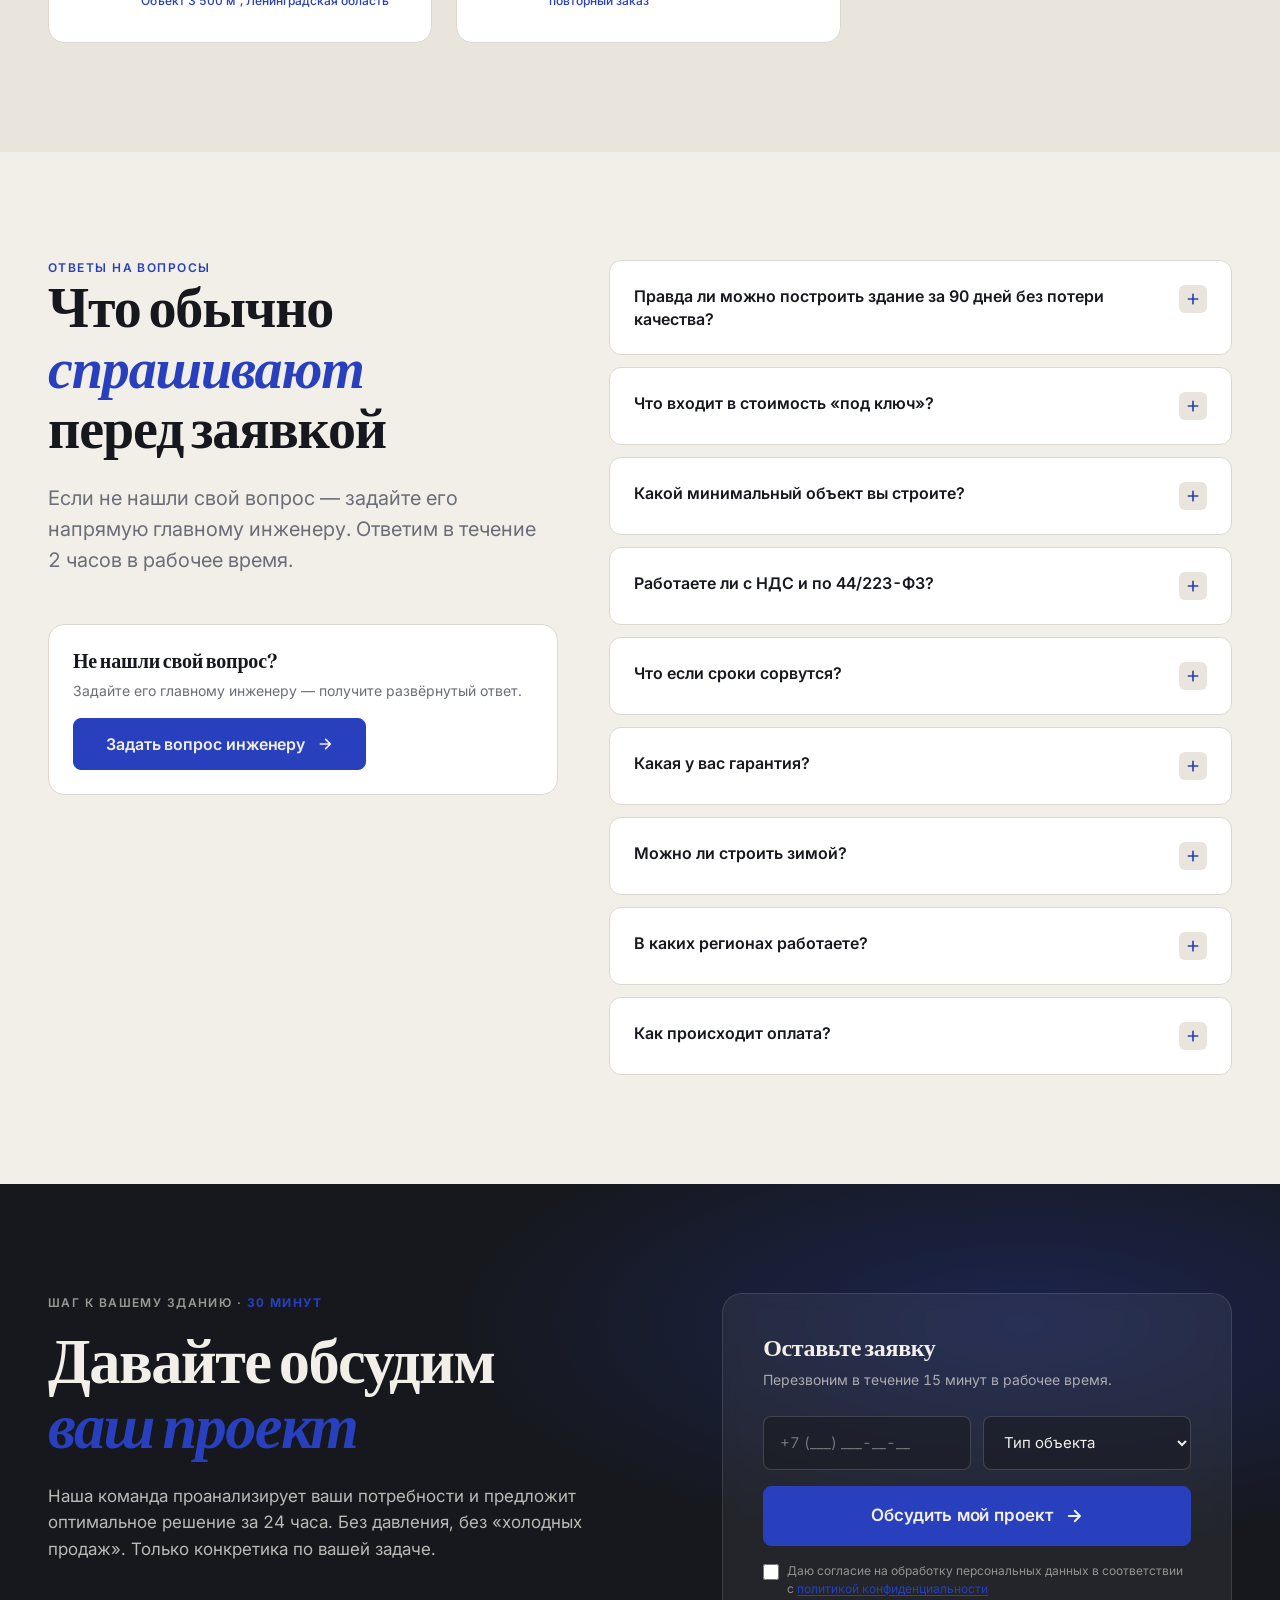
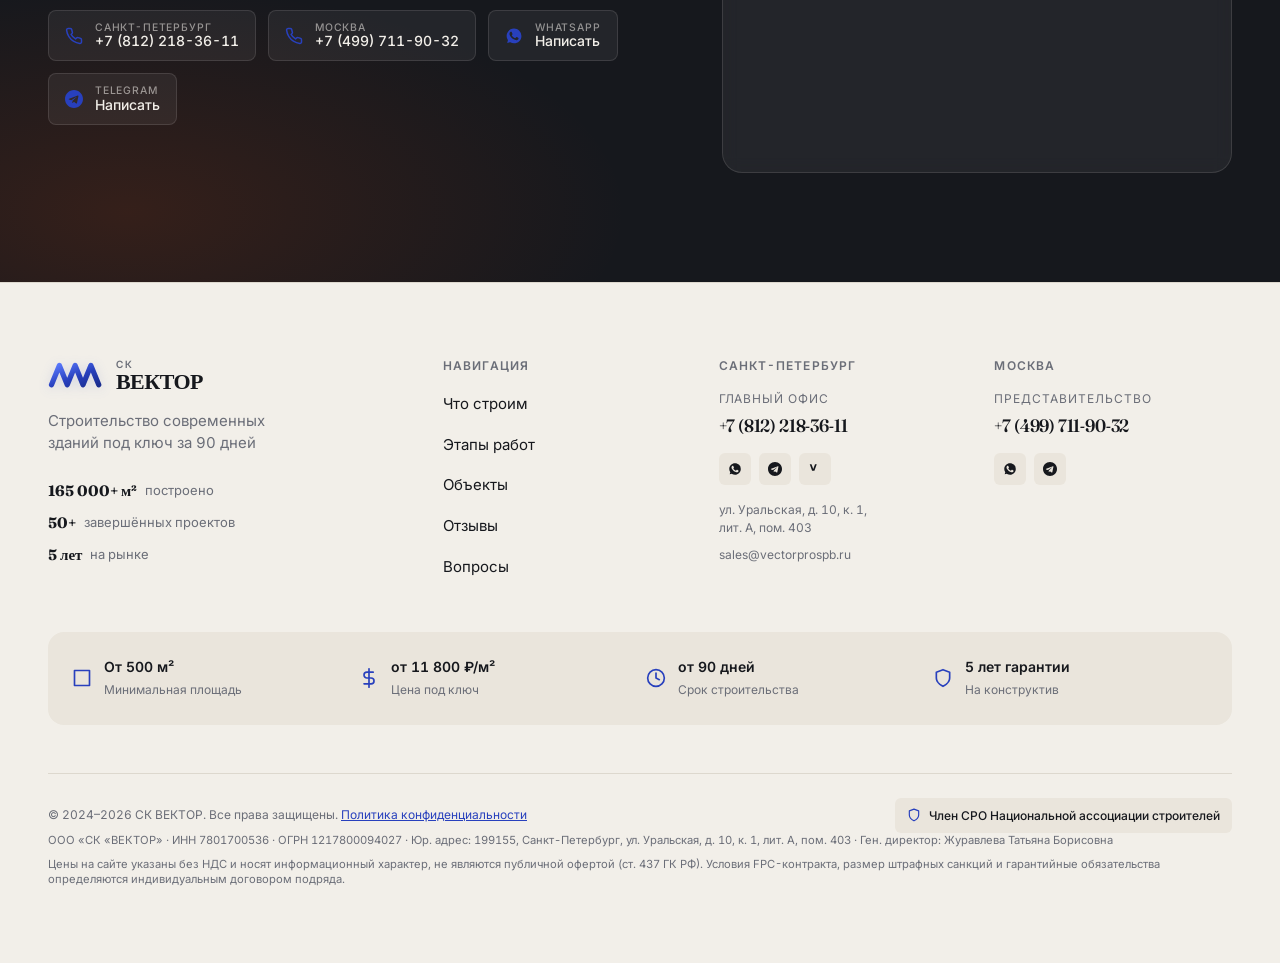
==== commit 0f58579b: "Реальное фото для услуги «Аренда в Своё»" ====
--- a/landing2vekto/index.html
+++ b/landing2vekto/index.html
@@ -223,7 +223,7 @@
           <a href="services/rental.html" class="service-card">
             <div class="service-card__media">
               <span class="service-card__media-tag"><svg viewBox="0 0 24 24" fill="none" stroke="currentColor" stroke-width="2.5" stroke-linecap="round" stroke-linejoin="round"><path d="M9 11l3 3L22 4"/></svg>Build-to-own</span>
-              <img src="assets/images/service-rental-3d.png"
+              <img src="assets/images/service-rental-3d.jpg"
                    alt="3D-визуализация здания под собственность" loading="lazy" />
             </div>
             <div class="service-card__head">
@@ -643,7 +643,7 @@
 
           <article class="case-card">
             <div class="case-card__media">
-              <img src="assets/images/service-rental-3d.png"
+              <img src="assets/images/service-rental-3d.jpg"
                    alt="Производственно-складское здание в ОЭЗ Новороловская" loading="lazy" />
               <div class="case-card__badge">ОЭЗ</div>
             </div>
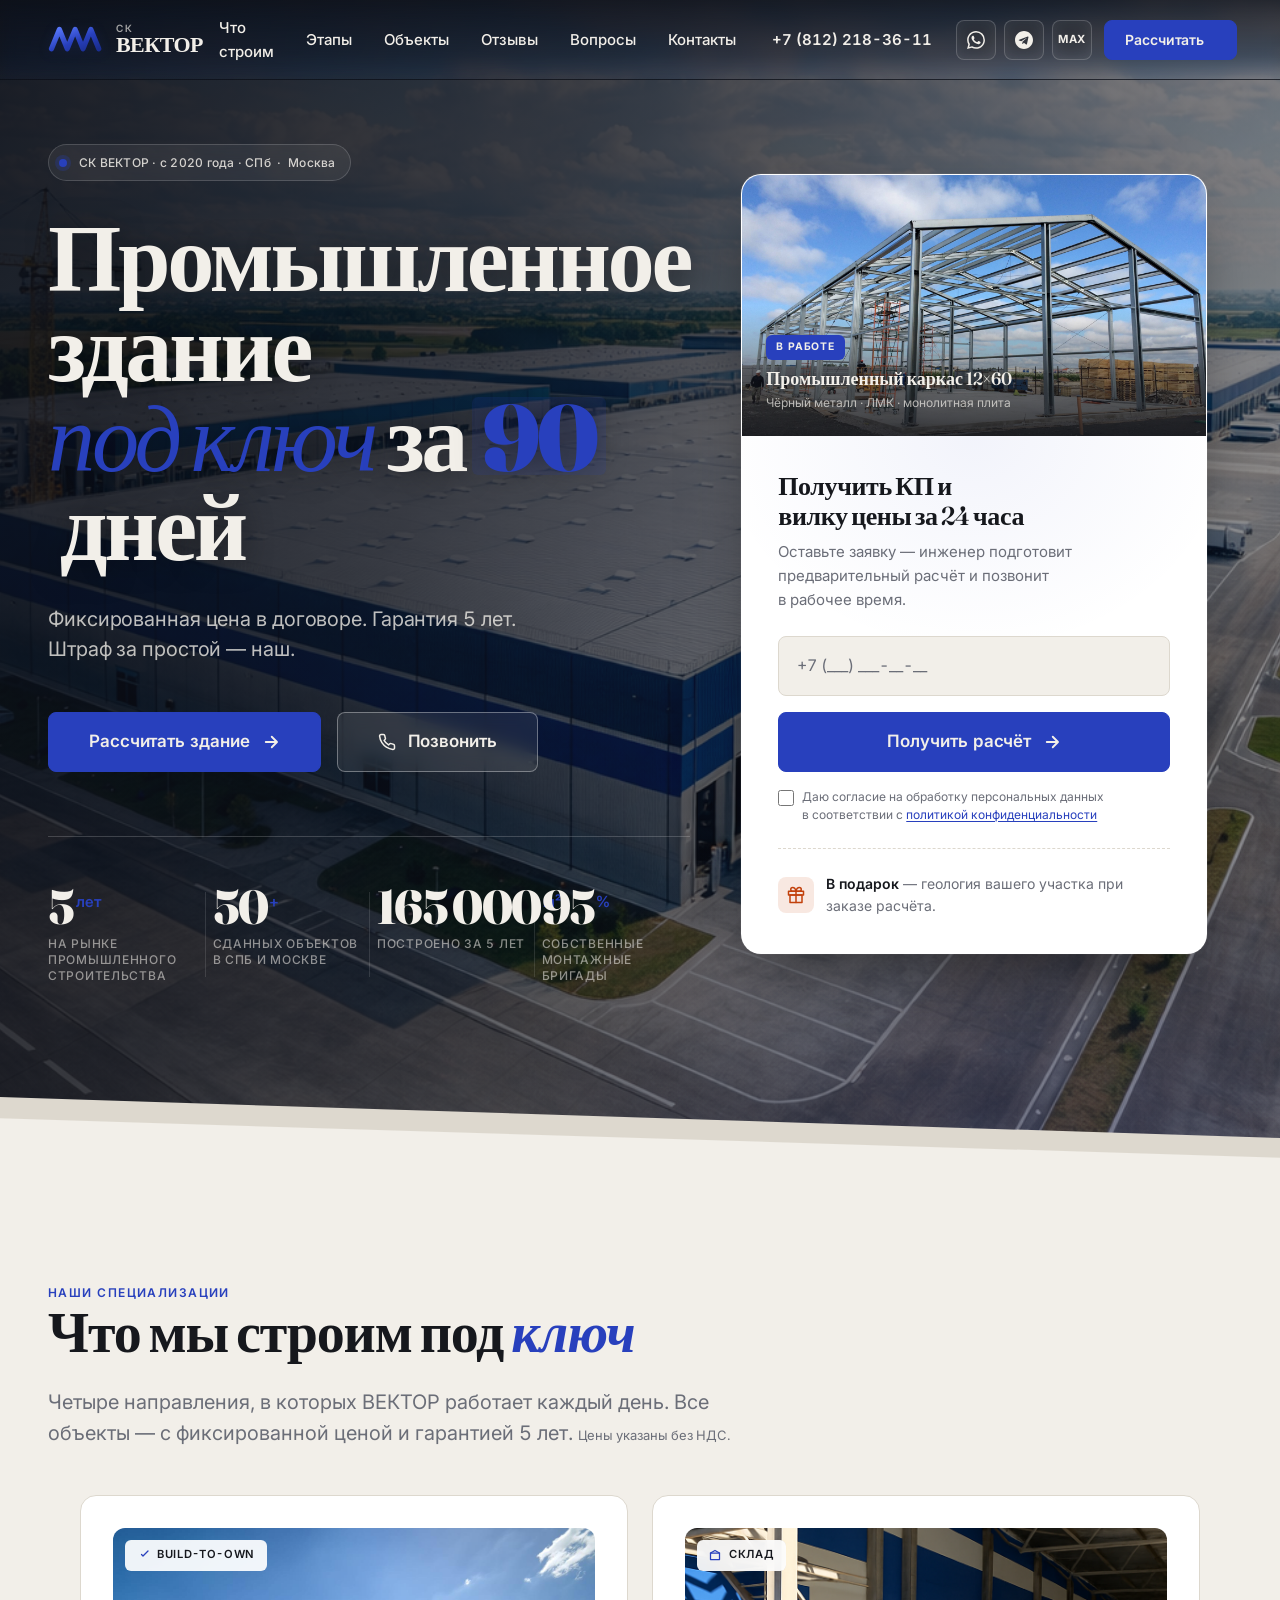
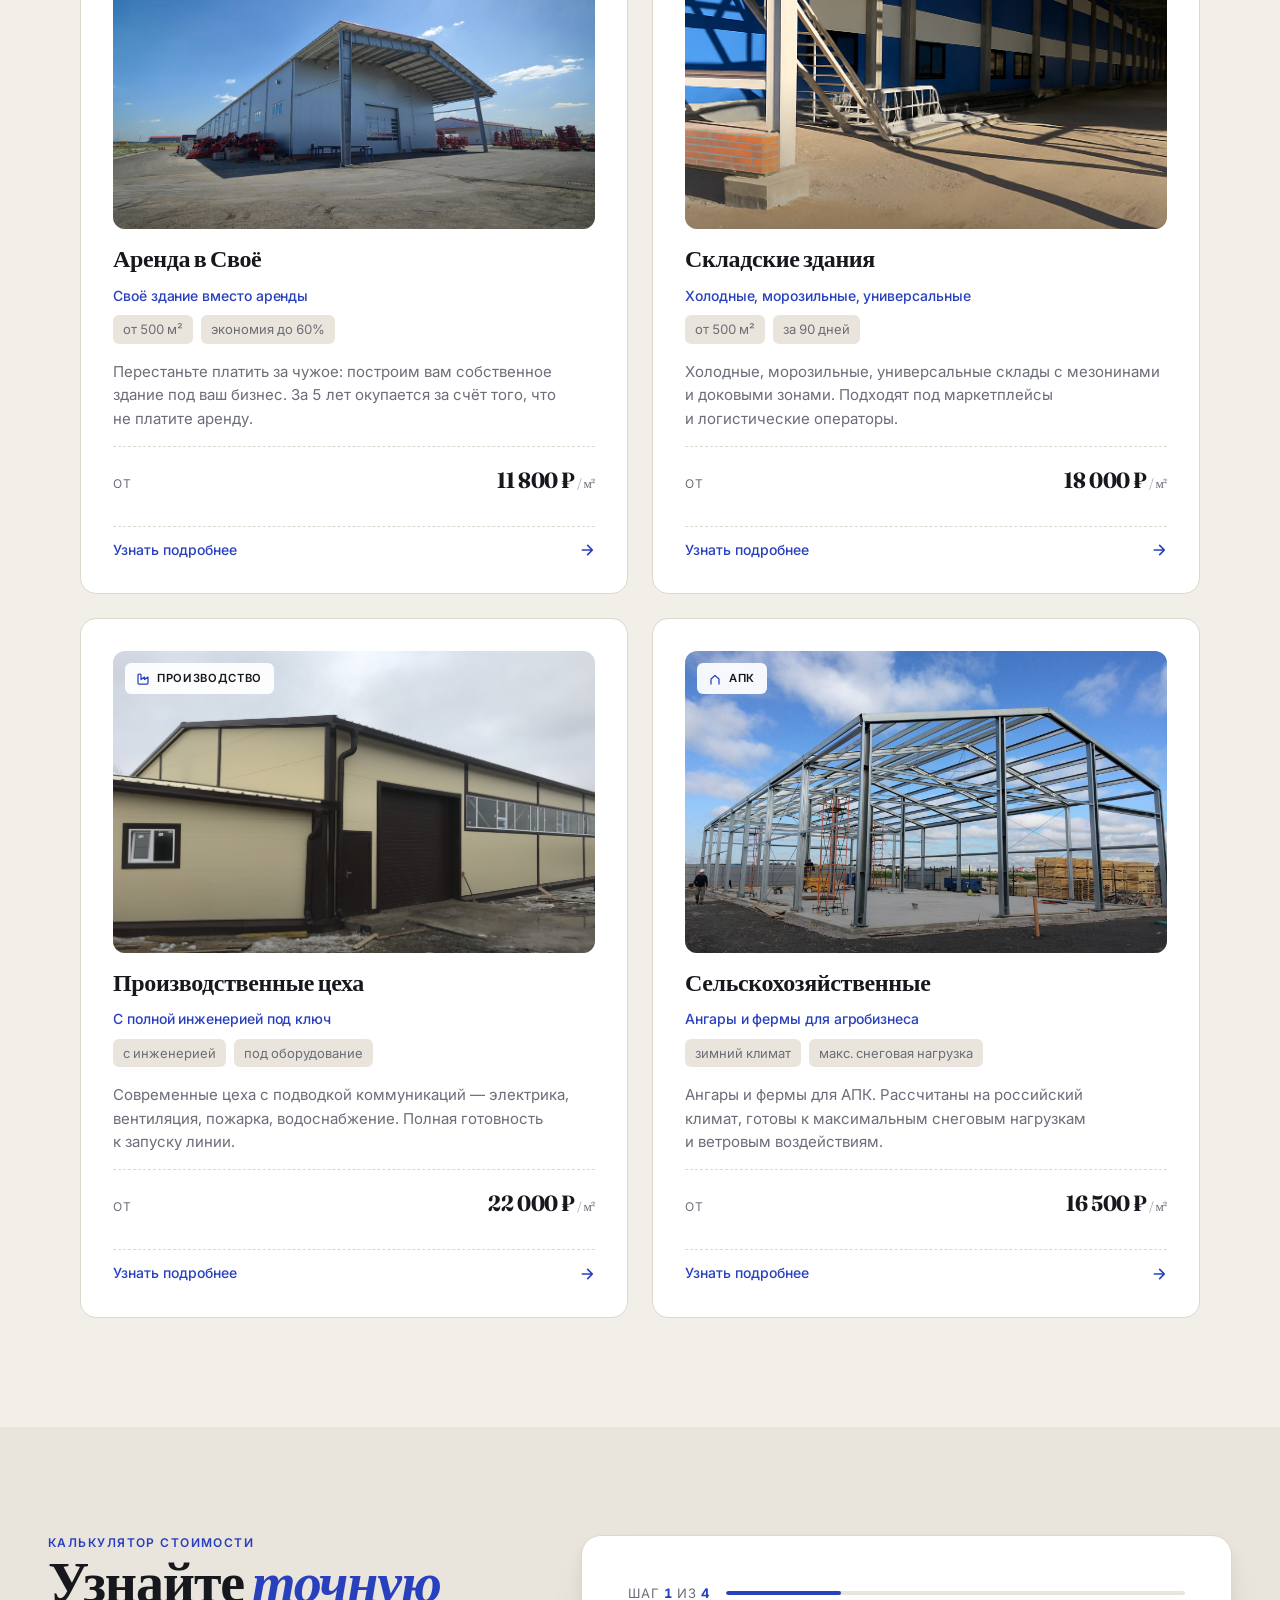
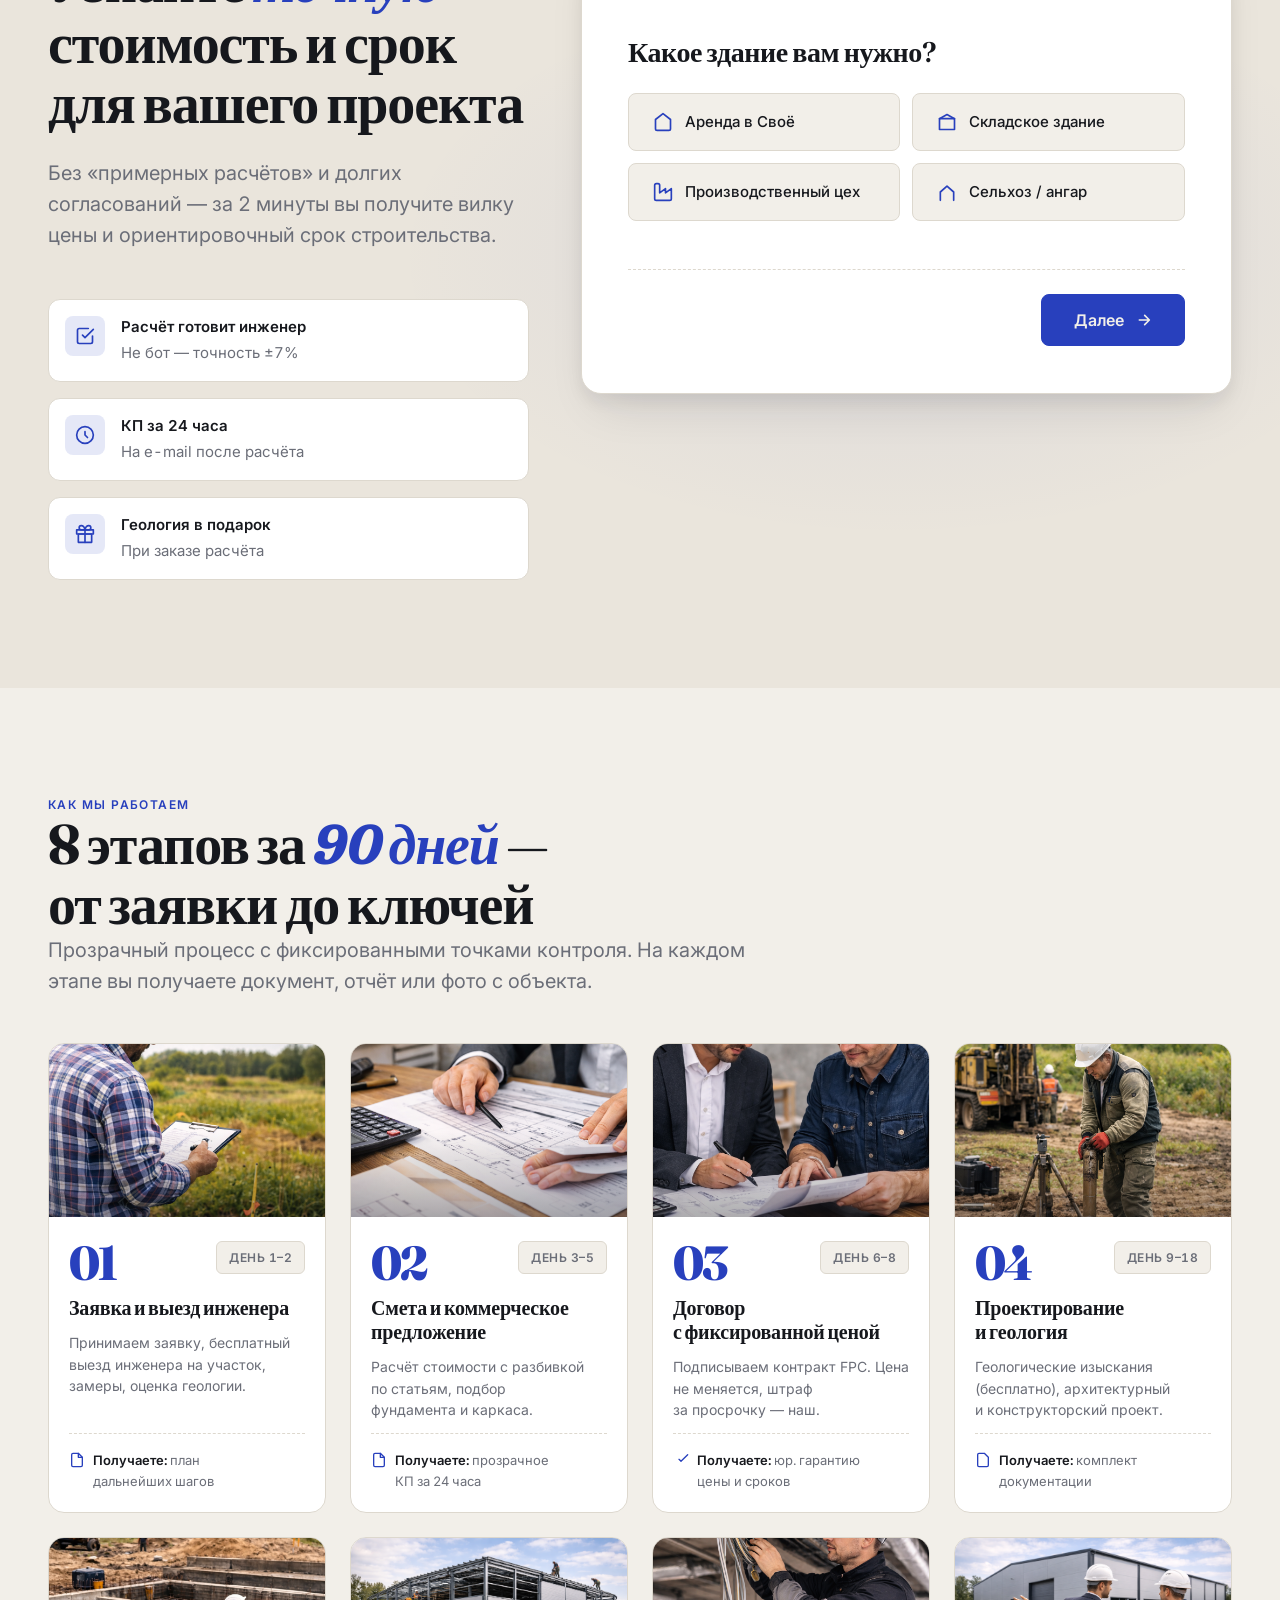
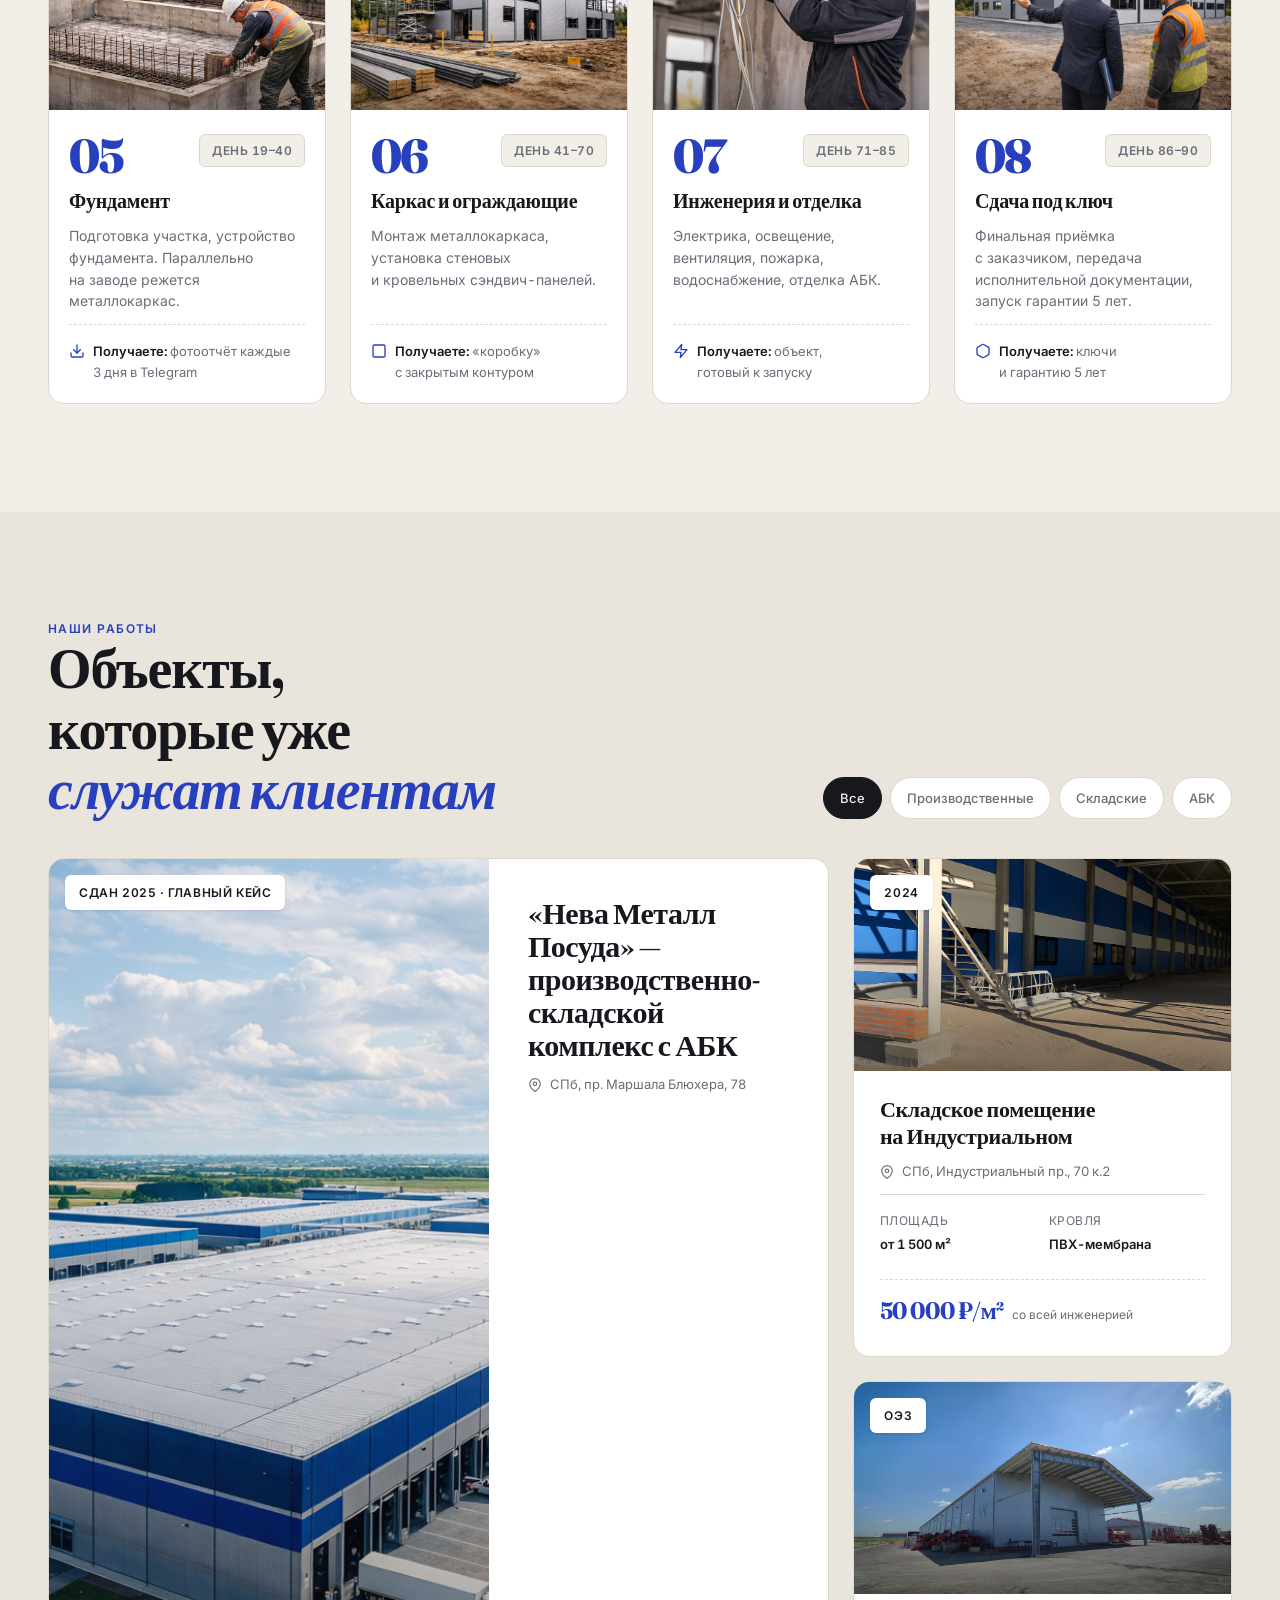
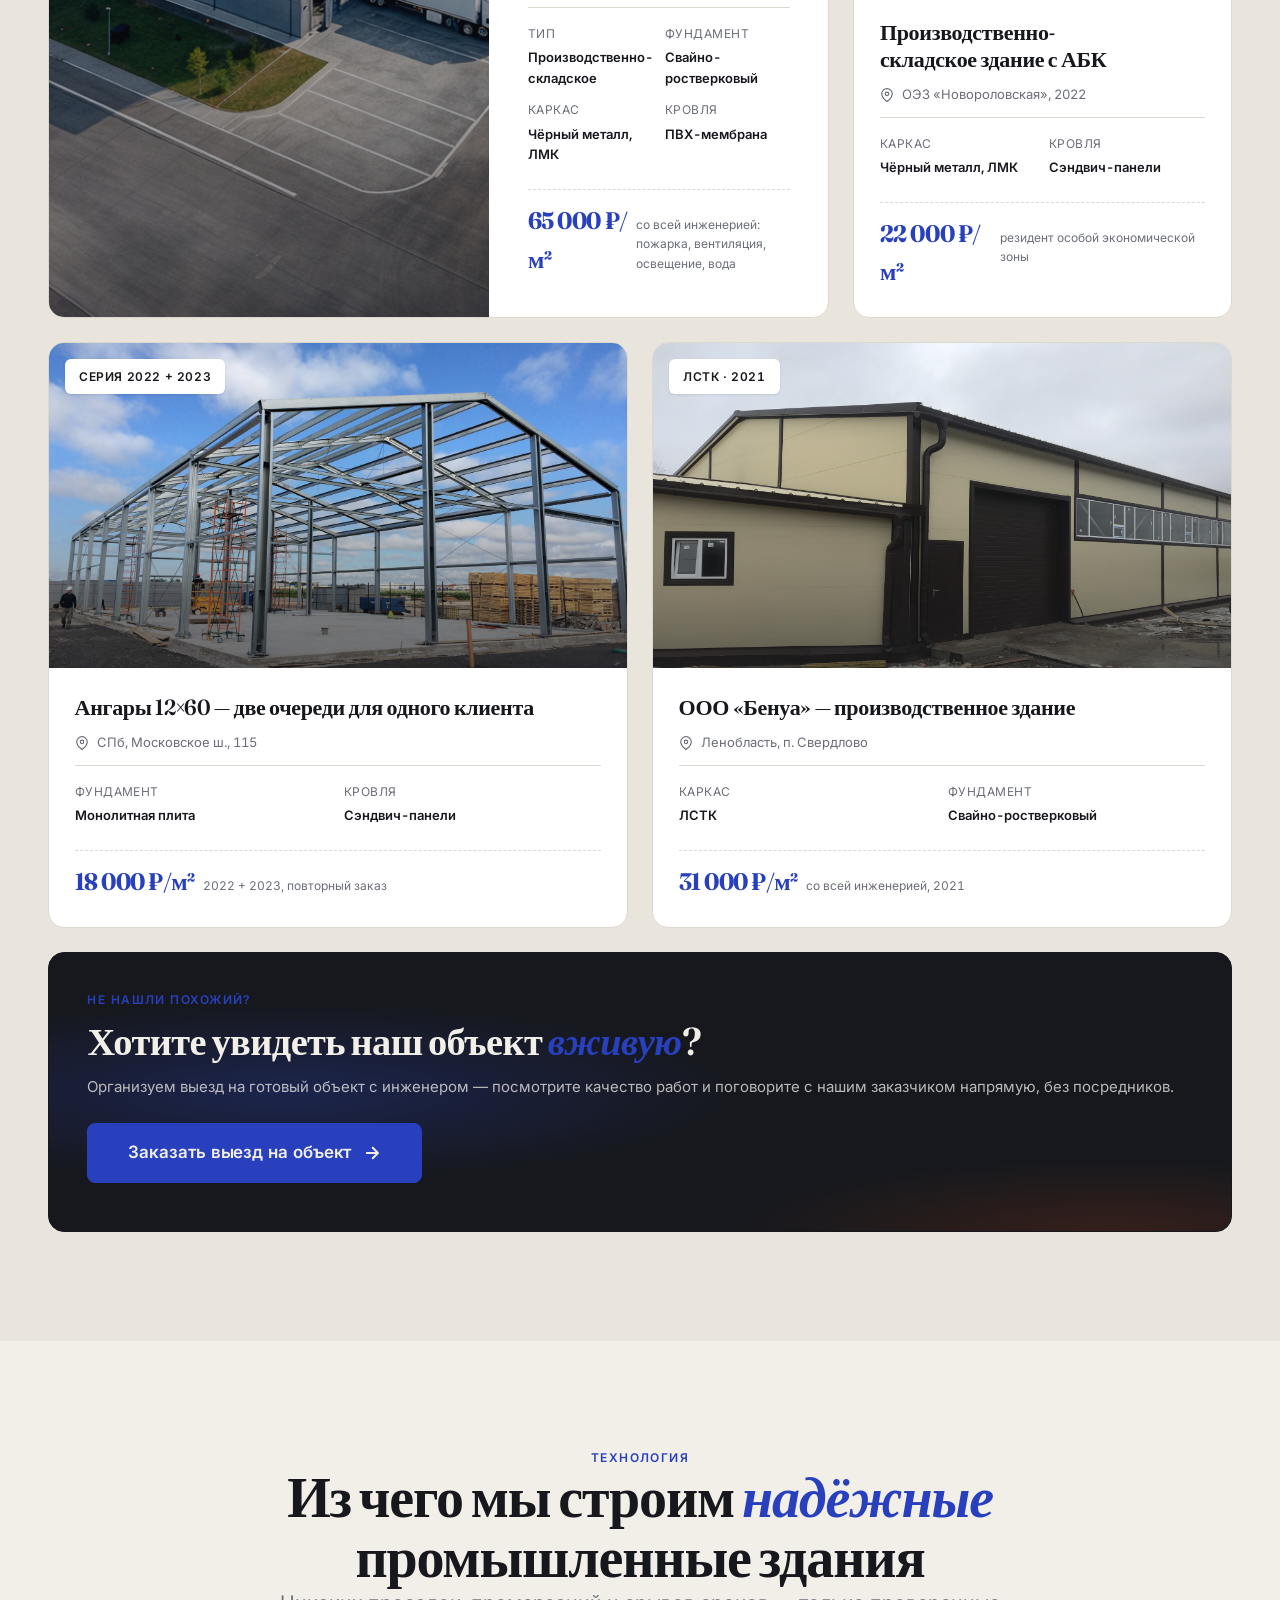
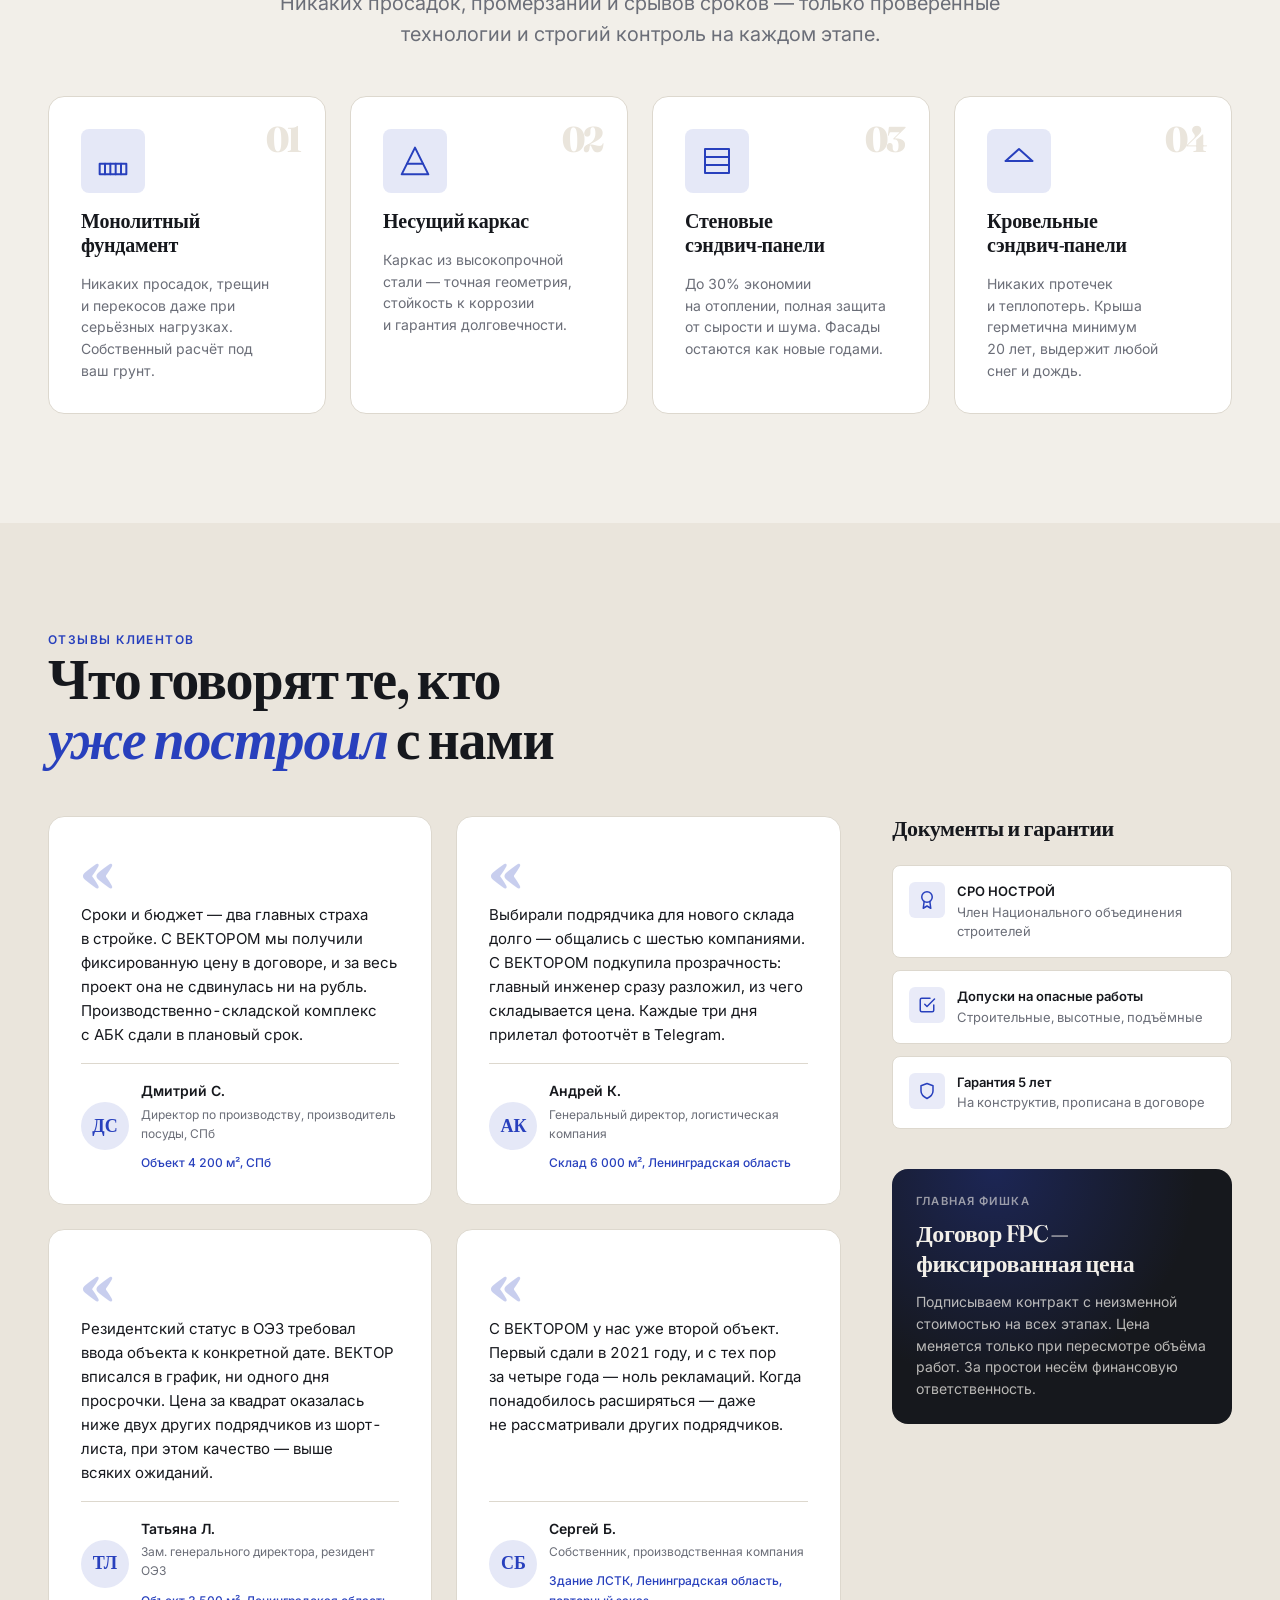
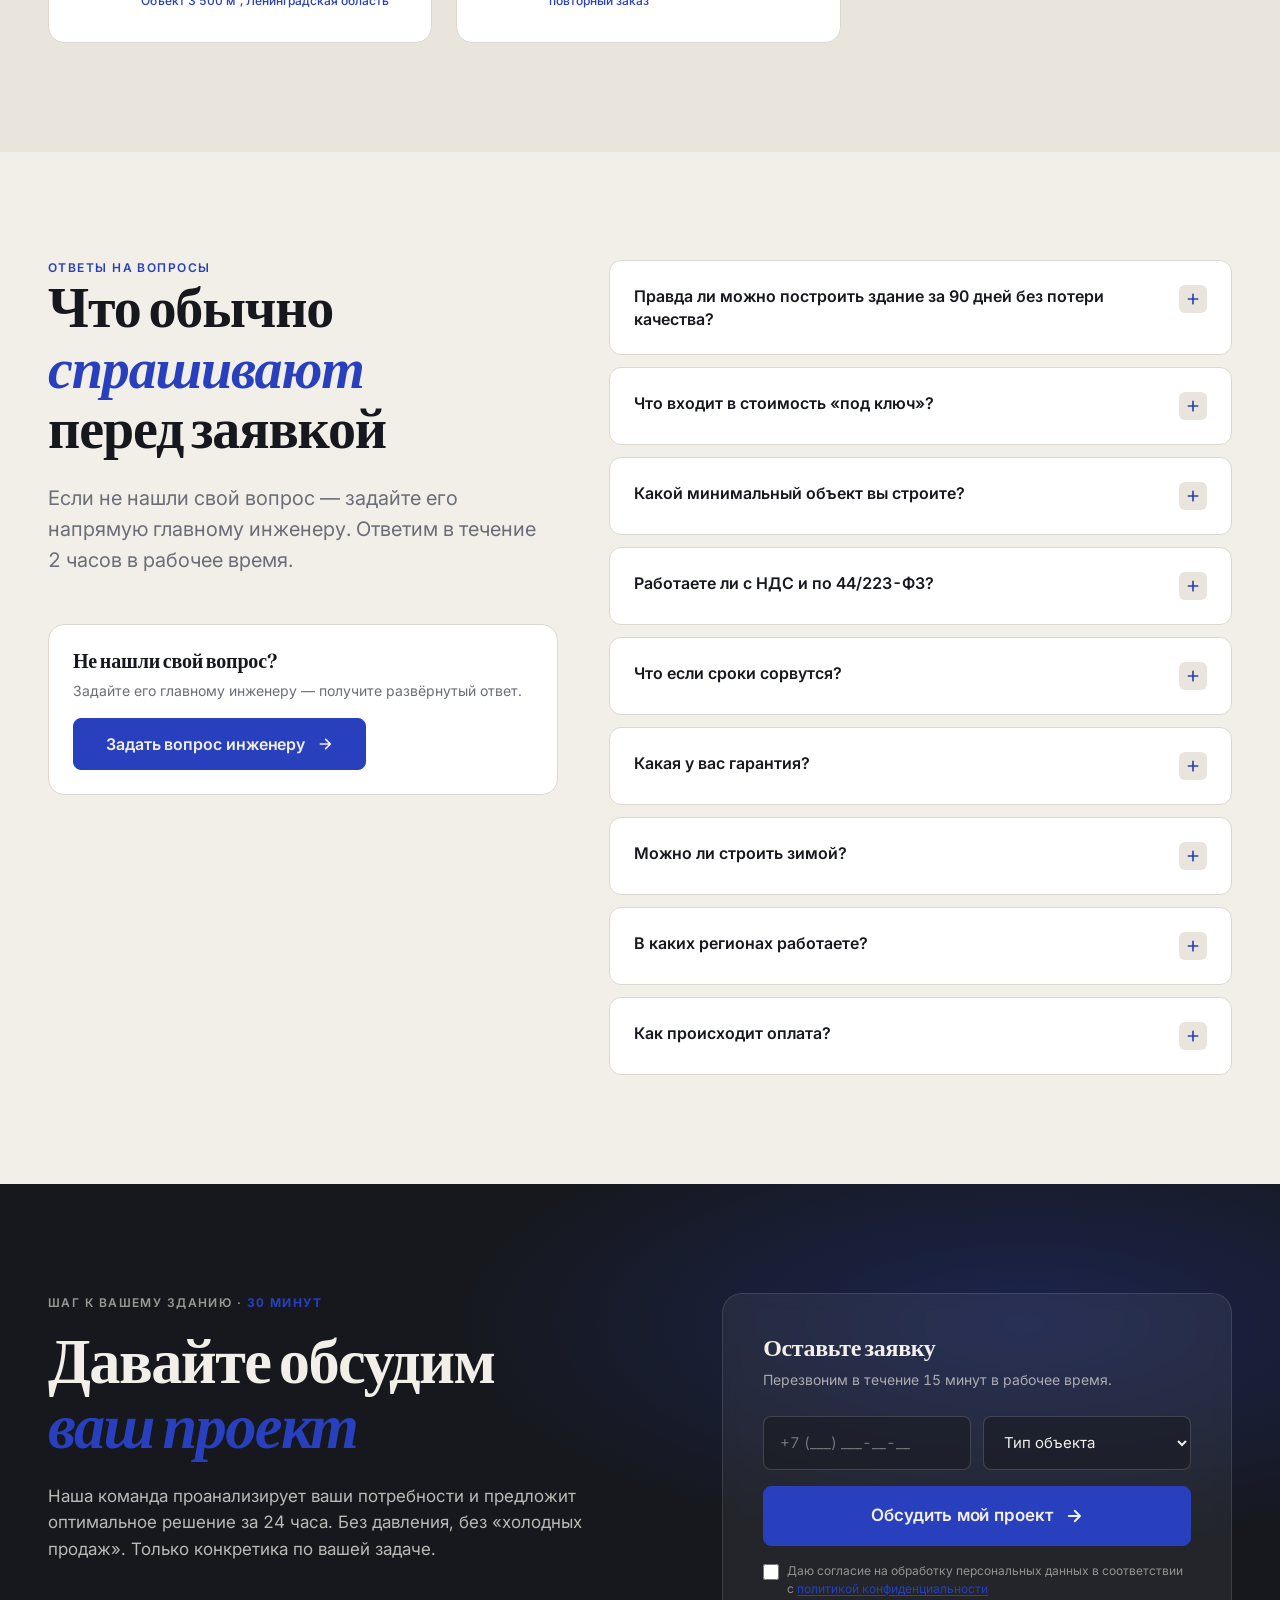
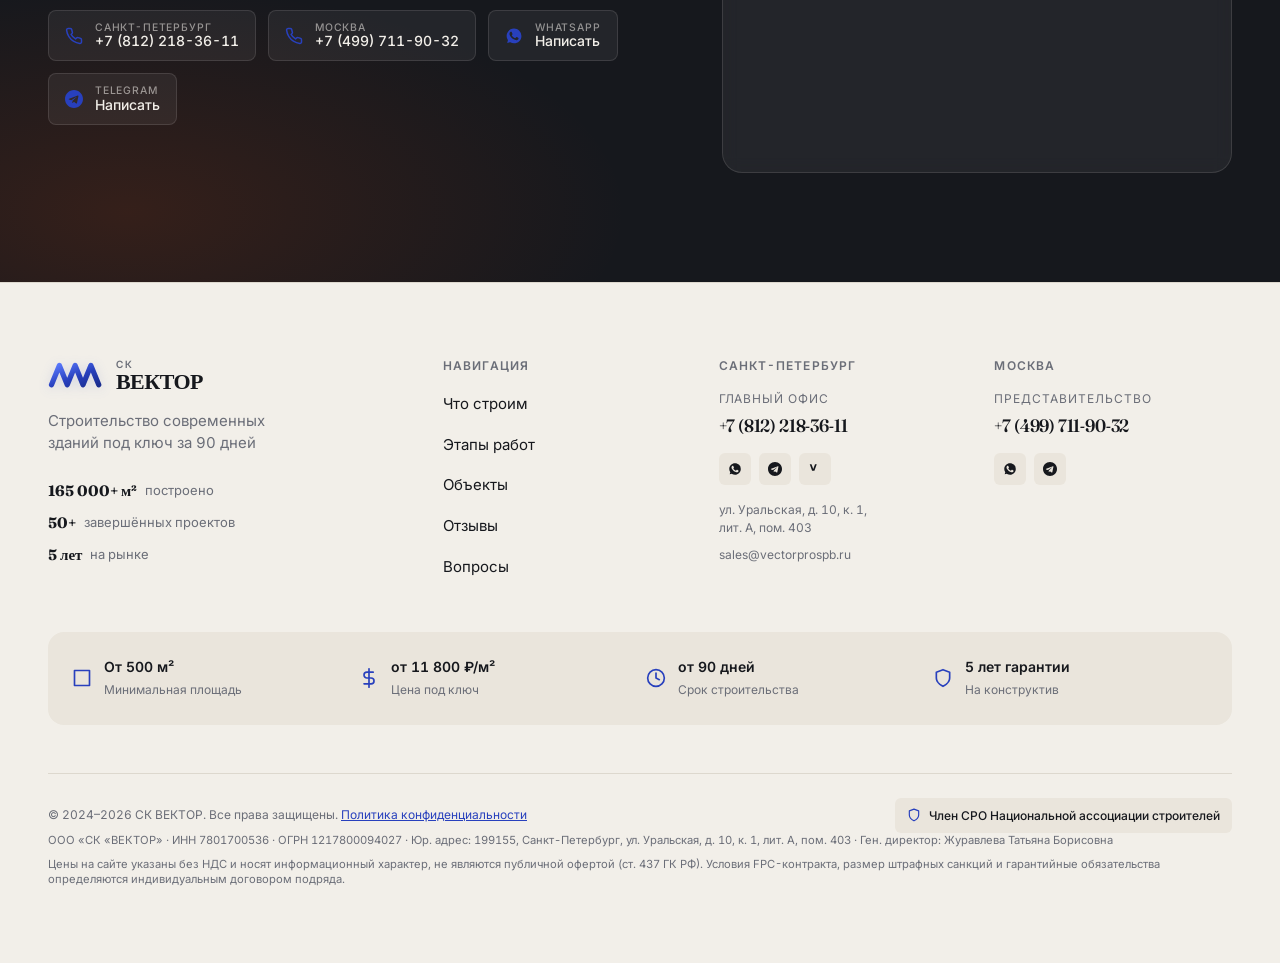
==== commit 40b75f75: "Реальное фото для услуги «Производственный цех»" ====
--- a/landing2vekto/index.html
+++ b/landing2vekto/index.html
@@ -267,7 +267,7 @@
           <a href="services/industrial.html" class="service-card">
             <div class="service-card__media">
               <span class="service-card__media-tag"><svg viewBox="0 0 24 24" fill="none" stroke="currentColor" stroke-width="2.5" stroke-linecap="round" stroke-linejoin="round"><path d="M2 20a2 2 0 0 0 2 2h16a2 2 0 0 0 2-2V8l-7 5V8l-7 5V4a2 2 0 0 0-2-2H4a2 2 0 0 0-2 2z"/></svg>Производство</span>
-              <img src="assets/images/service-industrial.png"
+              <img src="assets/images/service-industrial.jpg"
                    alt="Главный инженер СК ВЕКТОР на объекте" loading="lazy" />
             </div>
             <div class="service-card__head">
@@ -683,7 +683,7 @@
 
           <article class="case-card">
             <div class="case-card__media">
-              <img src="assets/images/service-industrial.png"
+              <img src="assets/images/service-industrial.jpg"
                    alt="Производственное здание ЛСТК ООО Бенуа" loading="lazy" />
               <div class="case-card__badge">ЛСТК · 2021</div>
             </div>
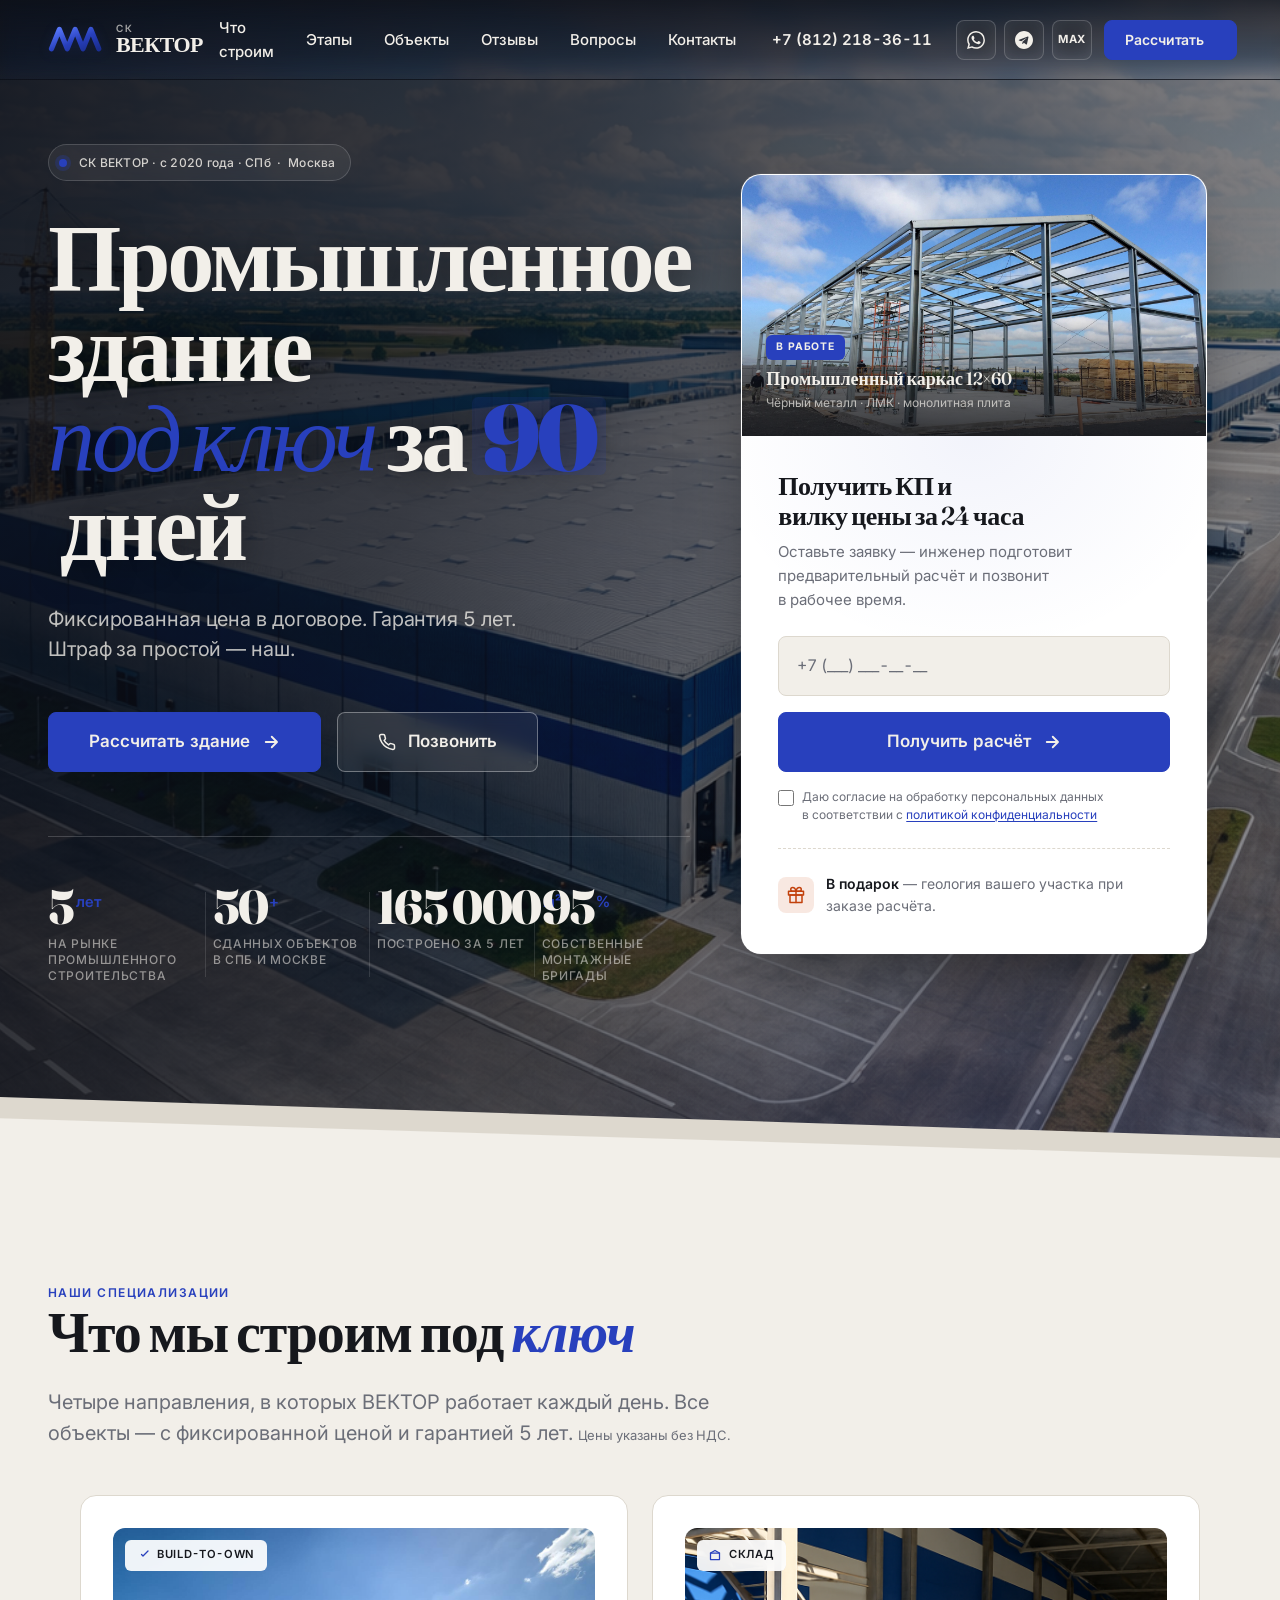
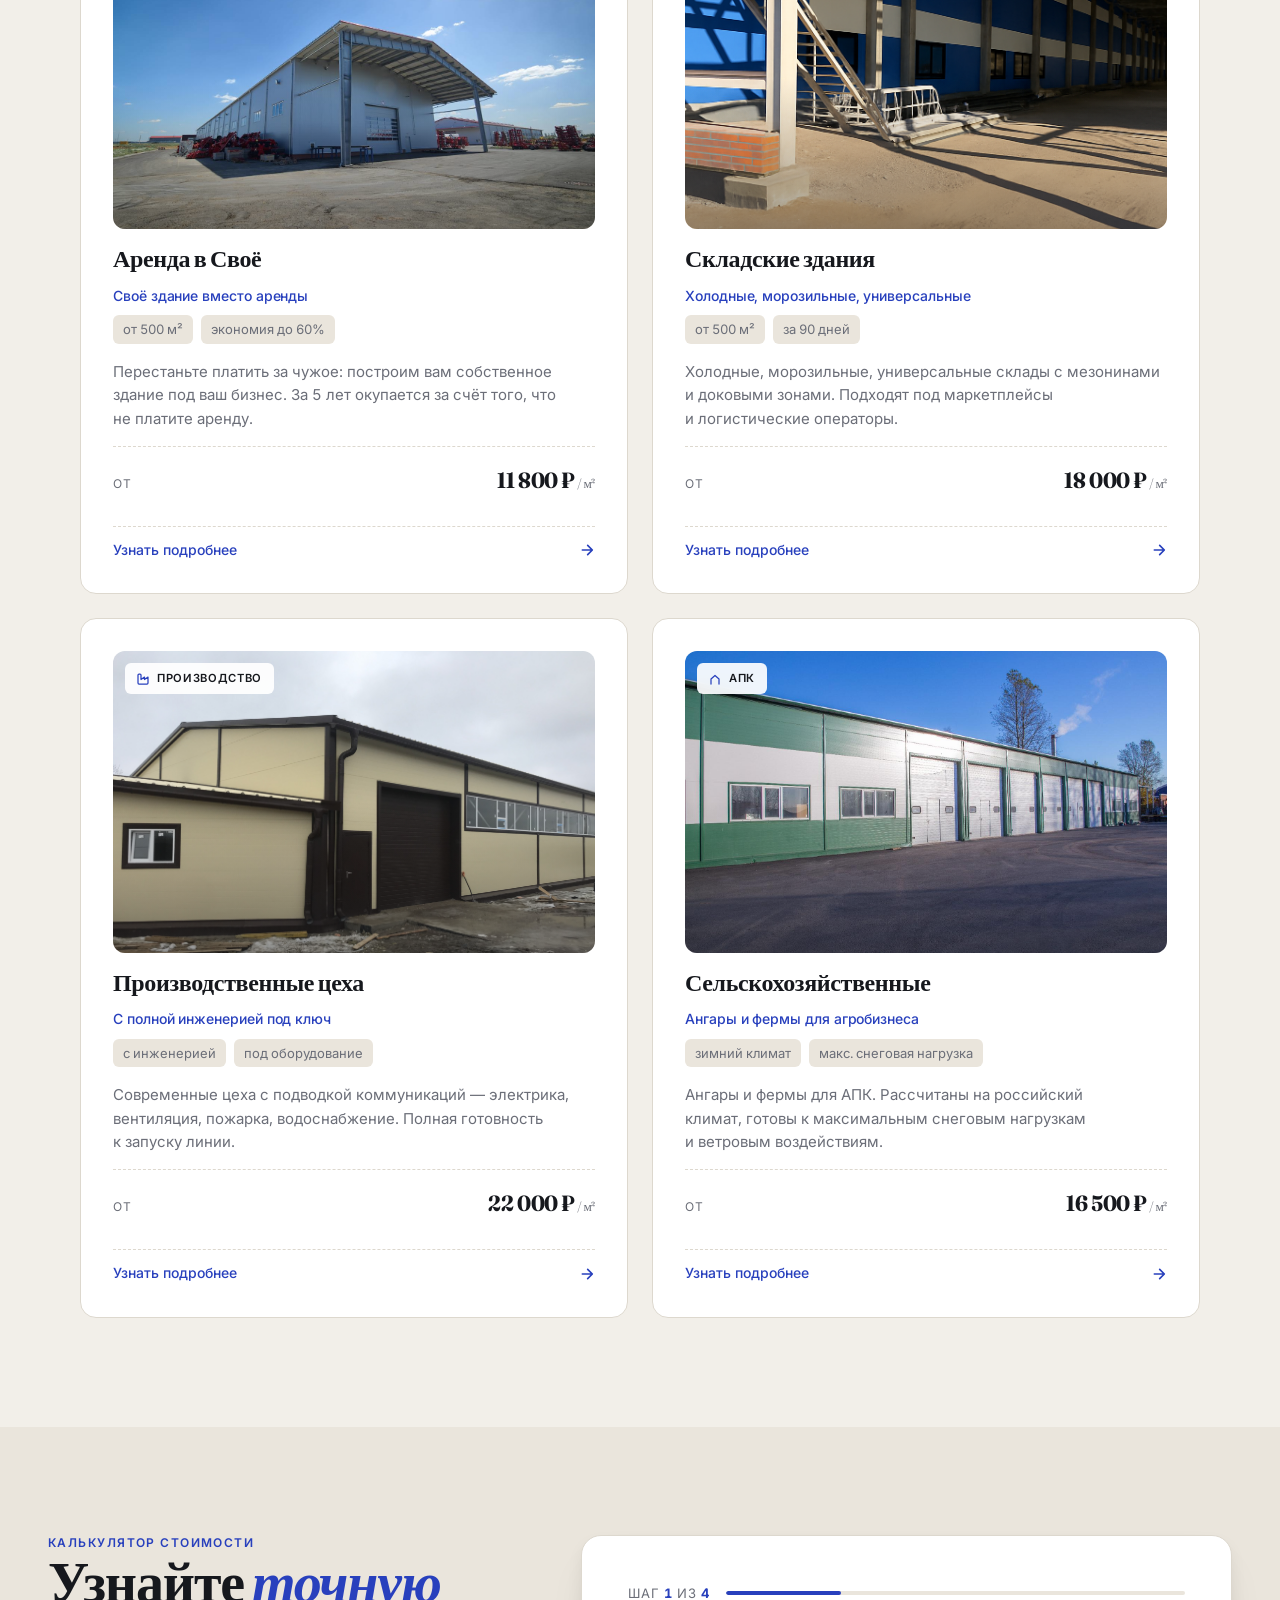
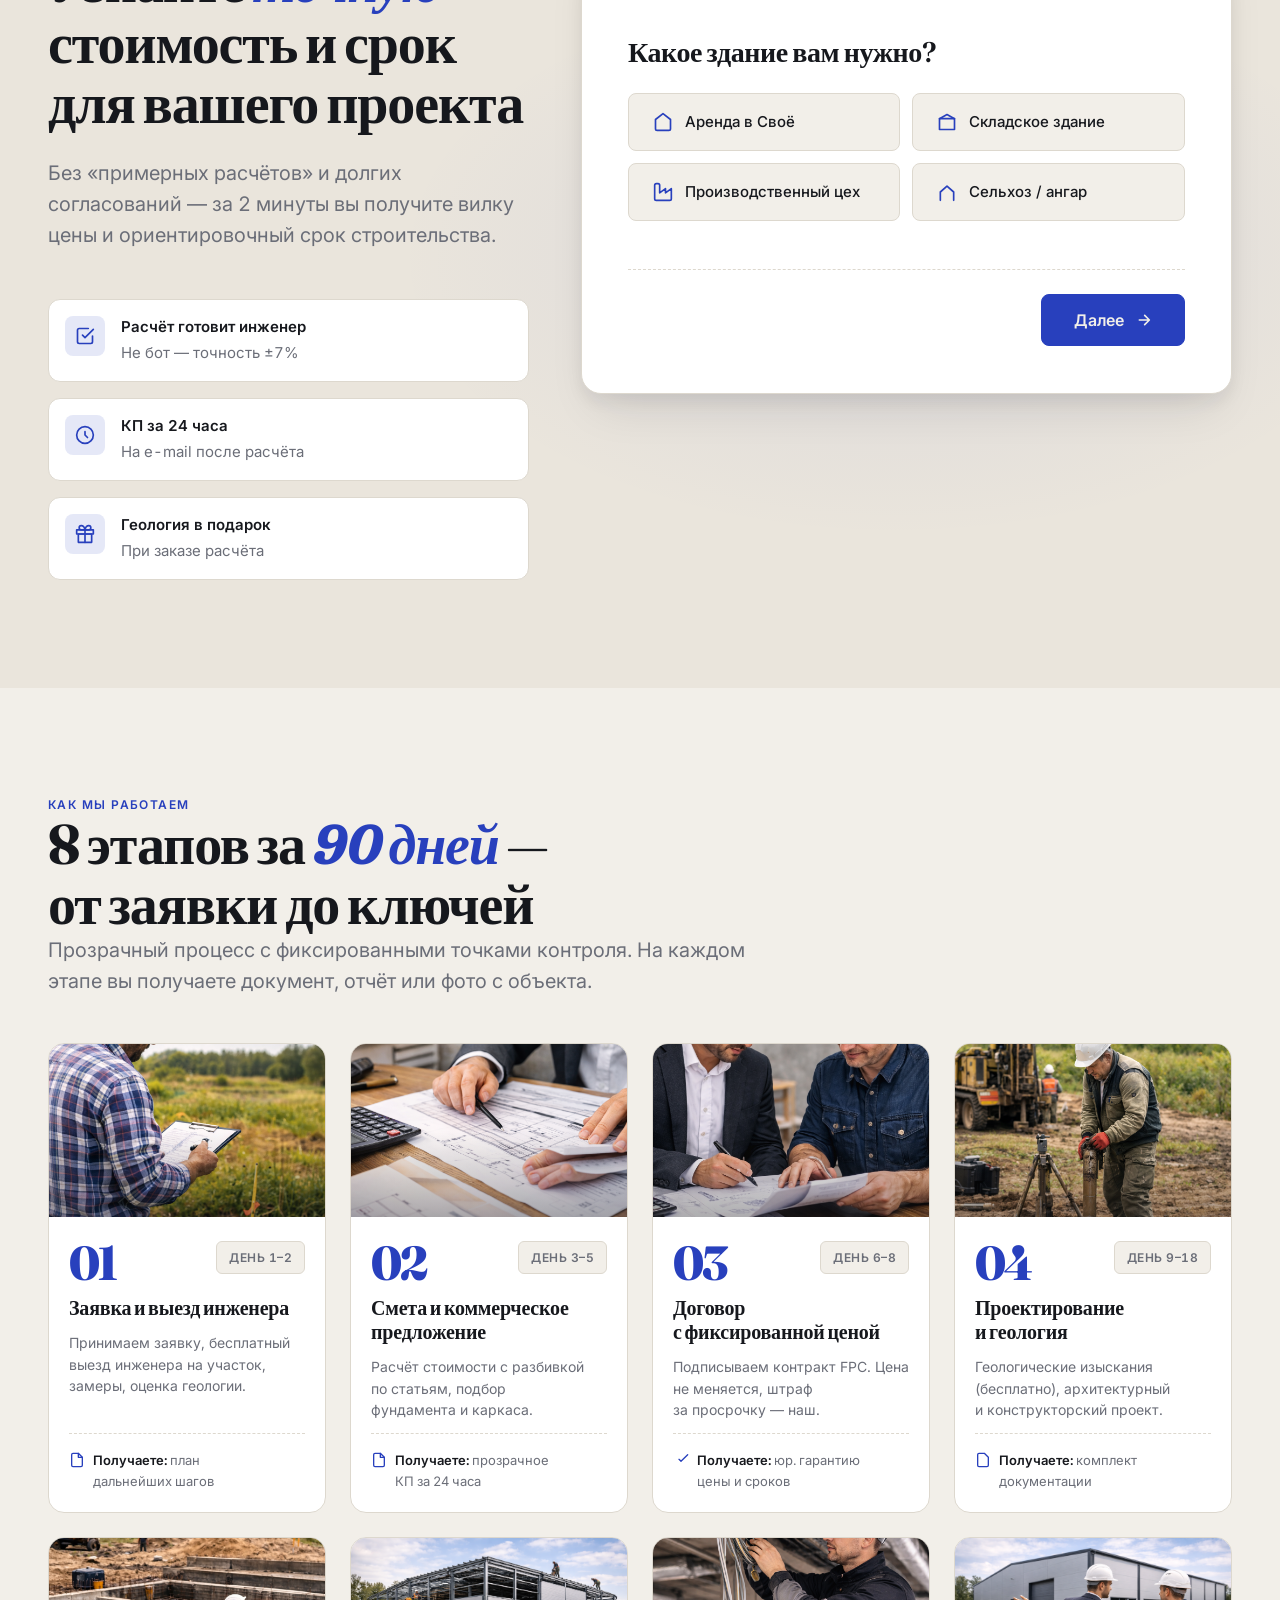
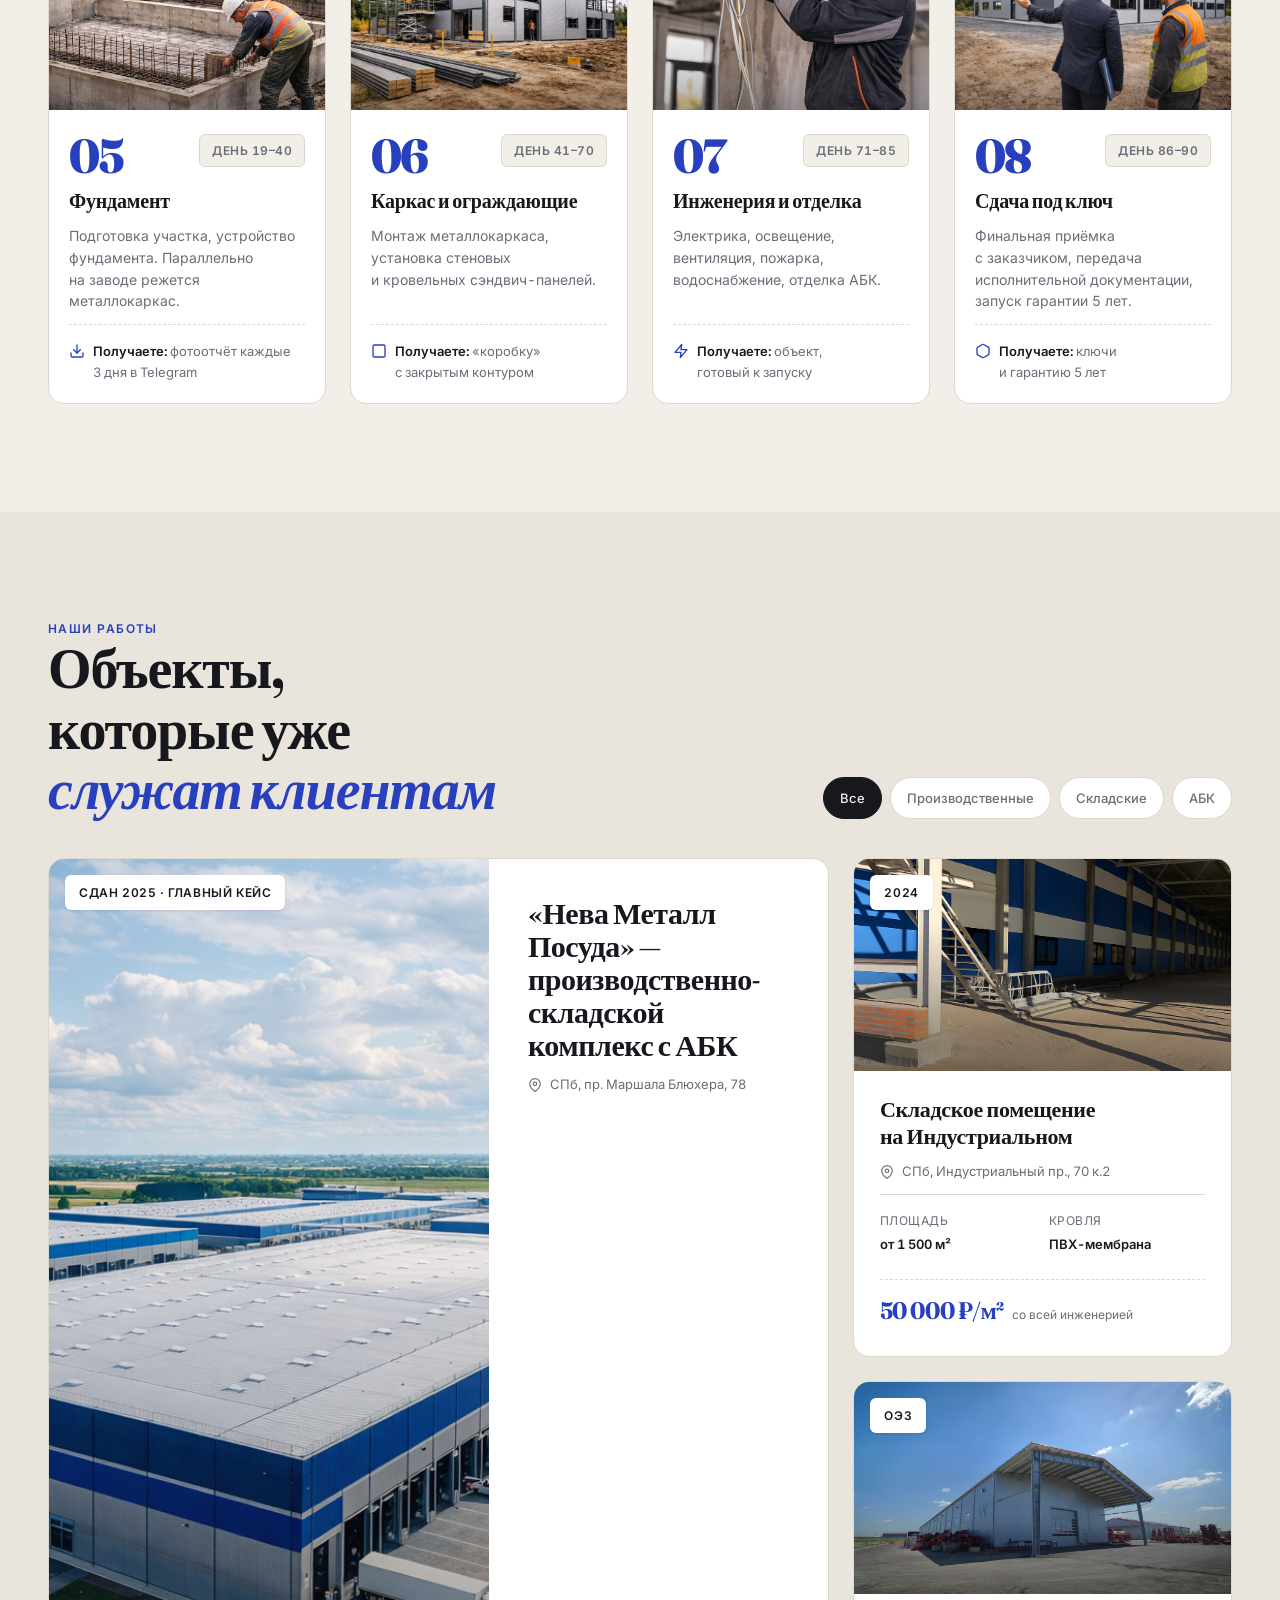
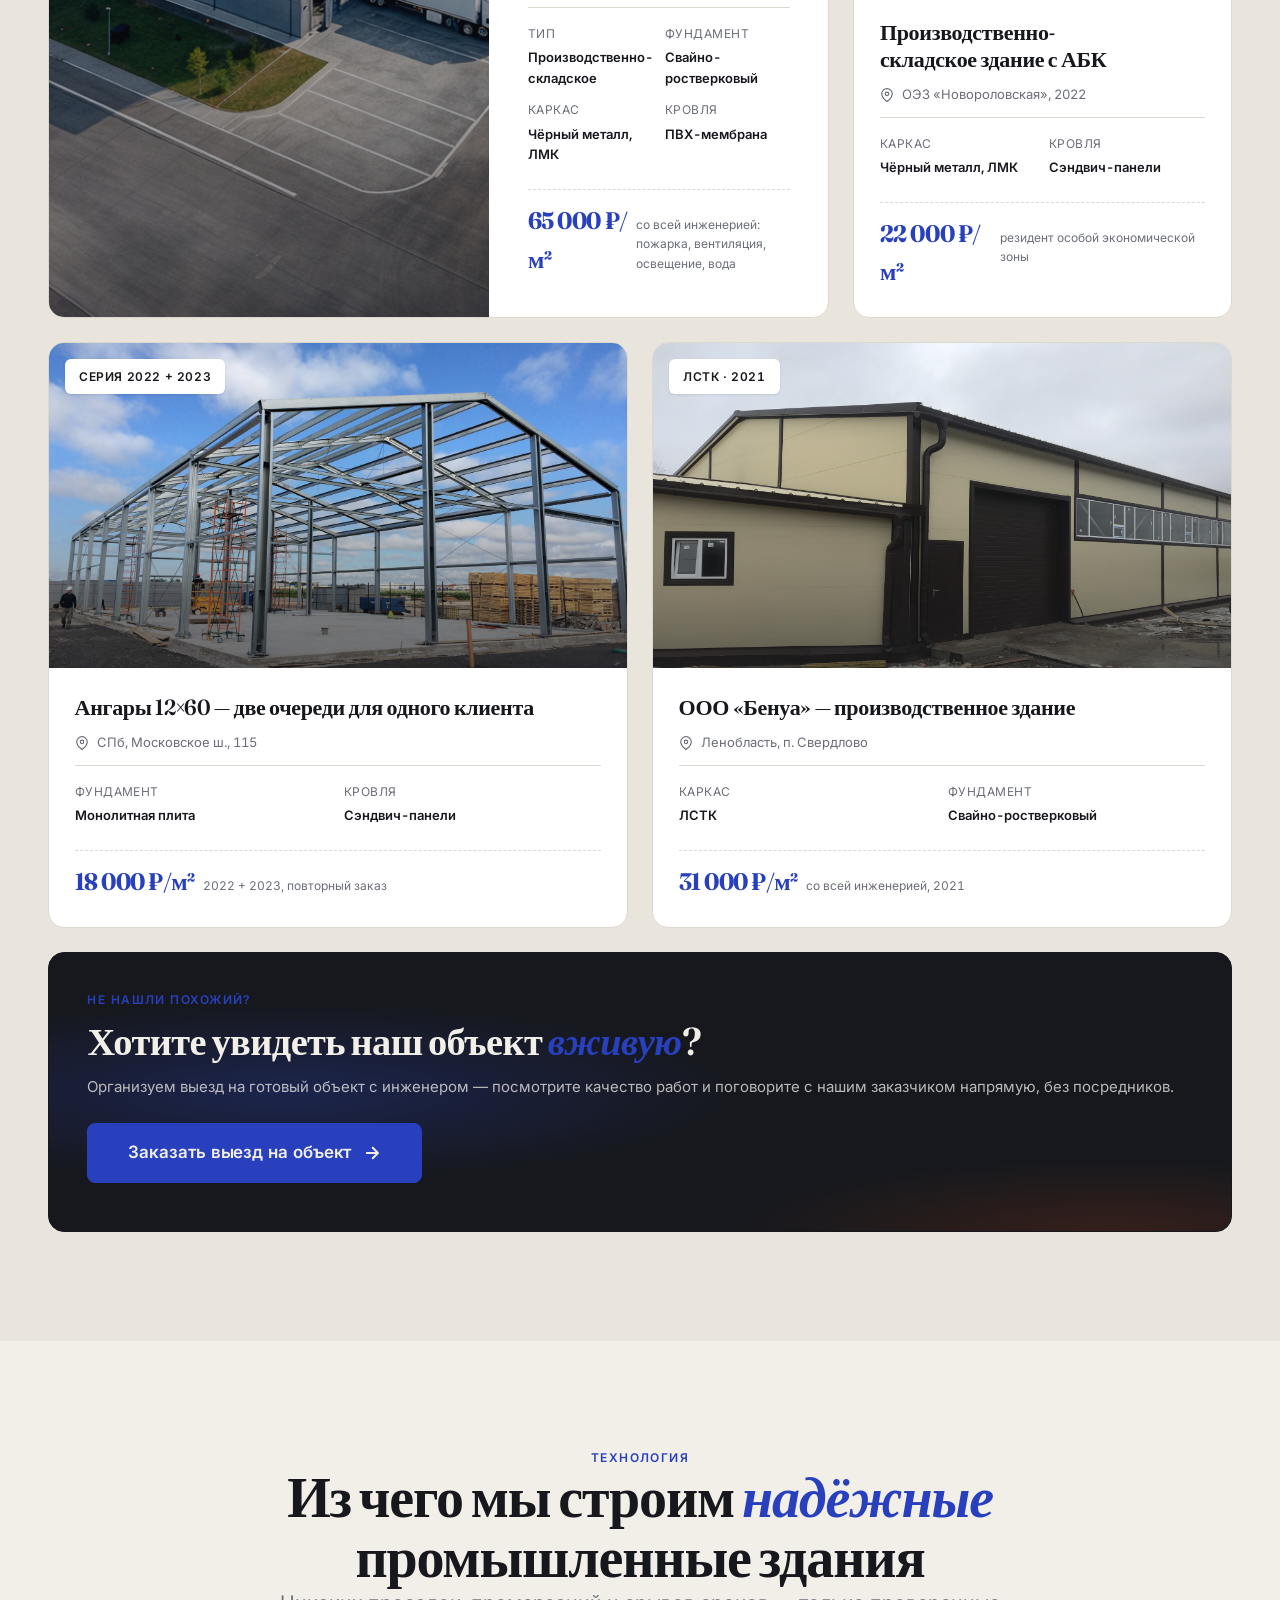
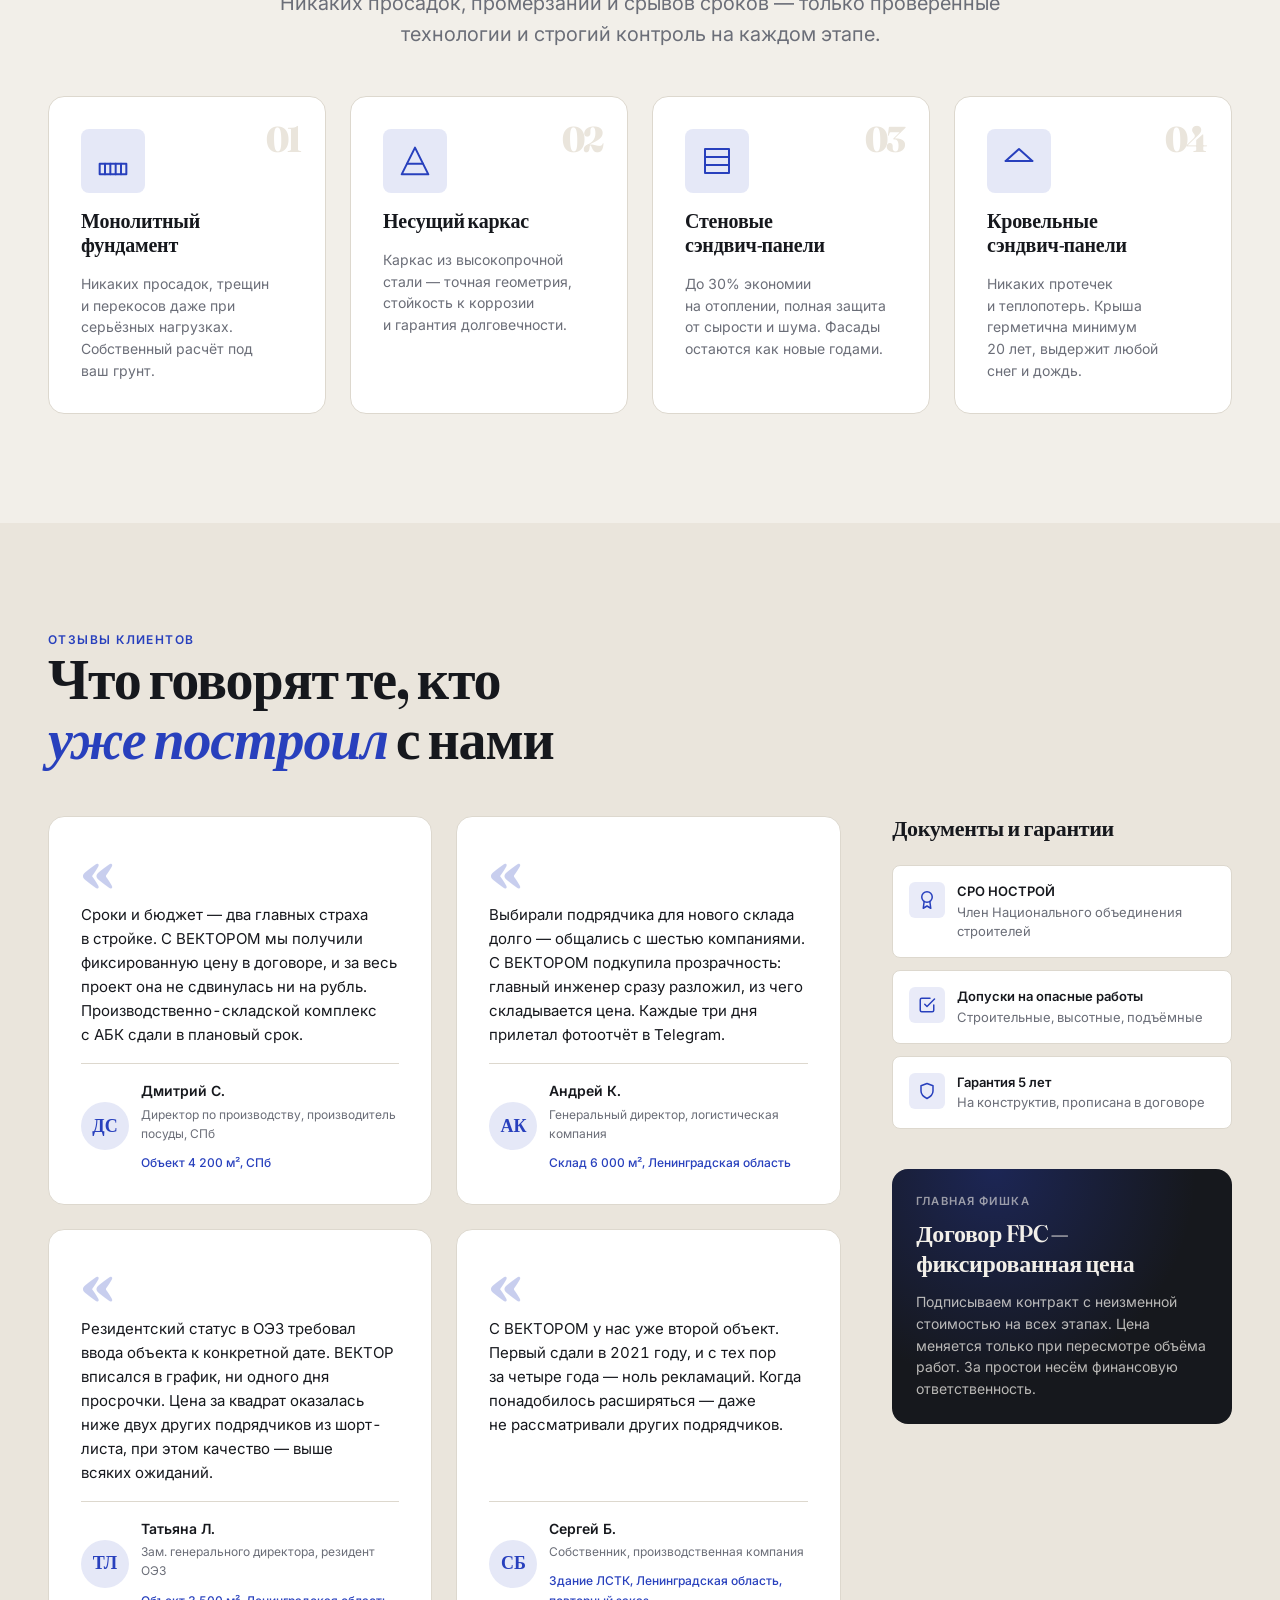
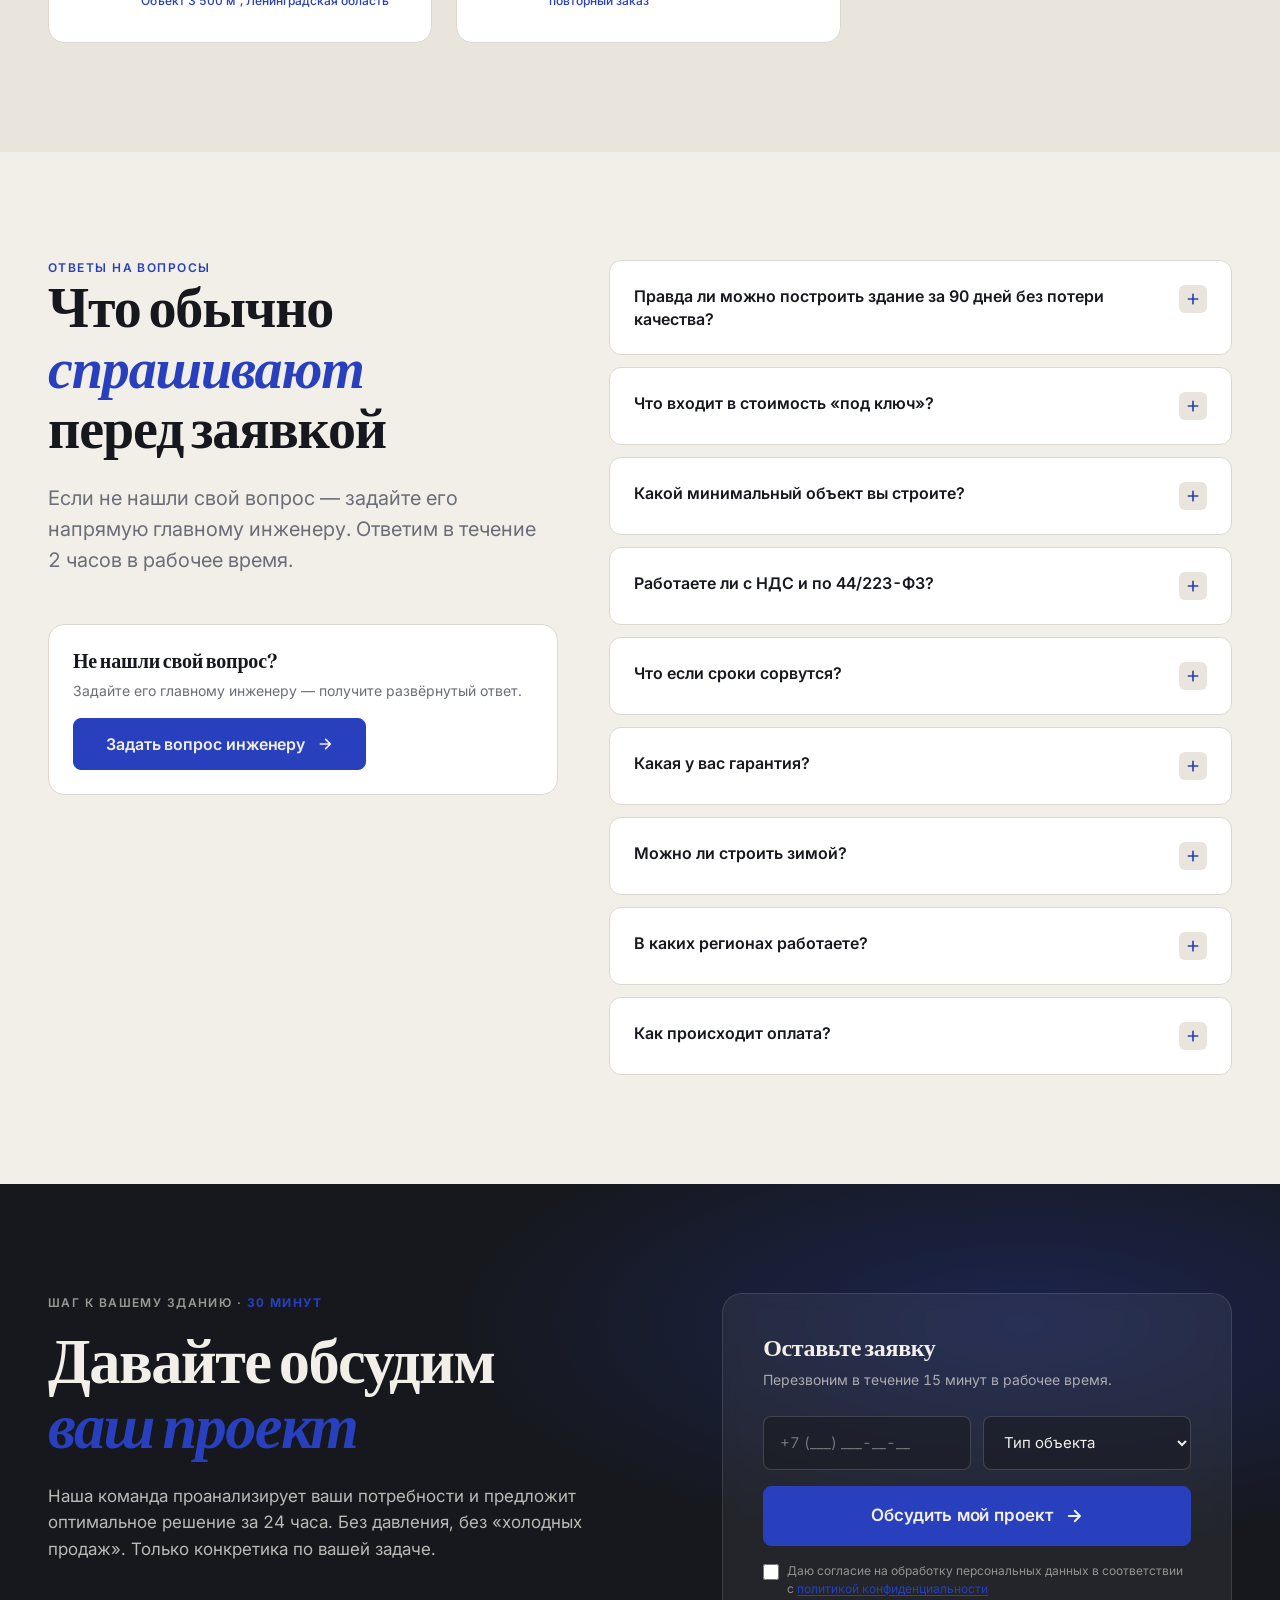
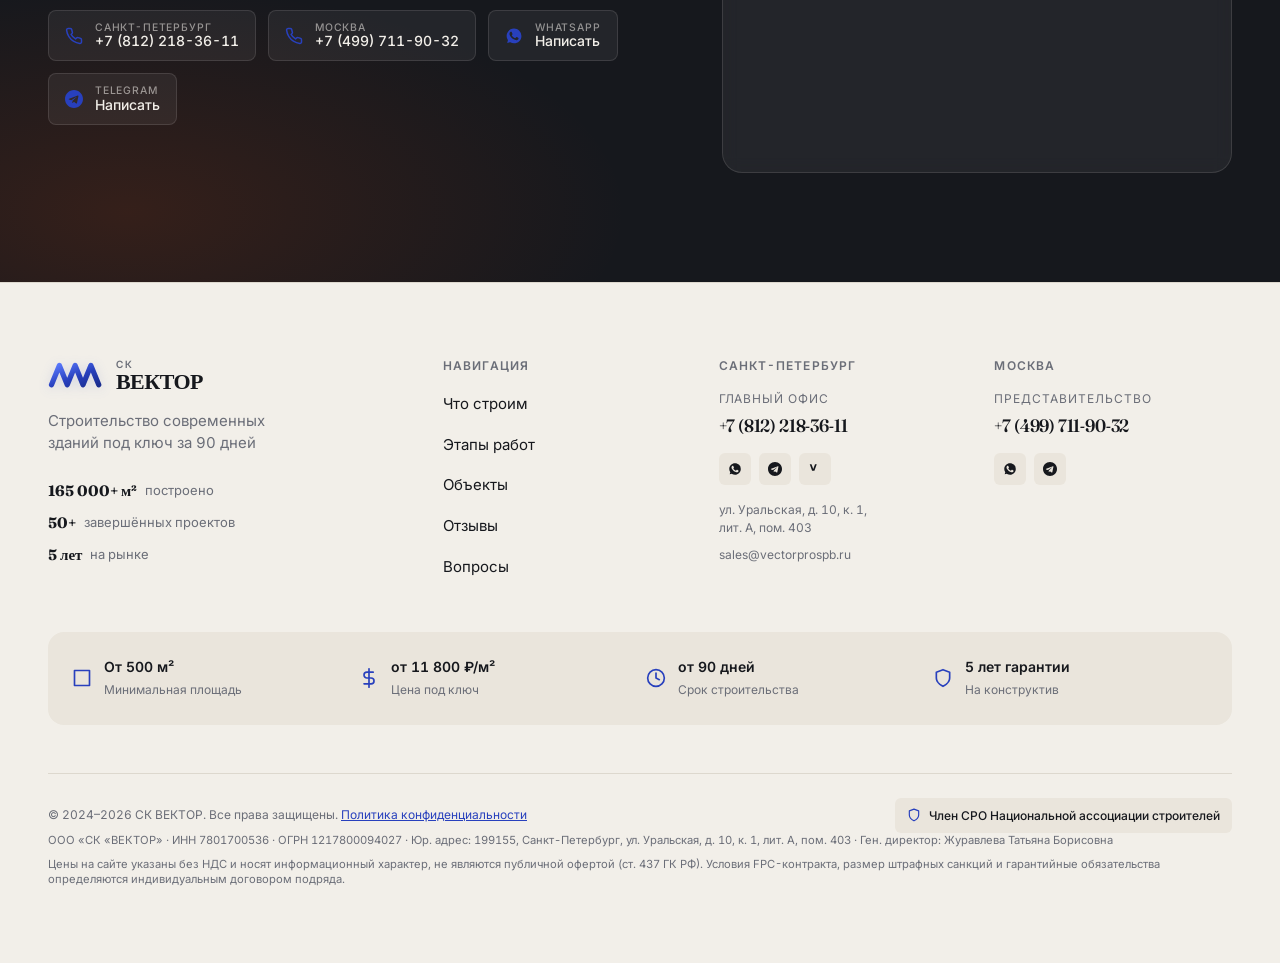
==== commit 625003a8: "Реальное фото для услуги «Сельхоз»" ====
--- a/landing2vekto/index.html
+++ b/landing2vekto/index.html
@@ -289,7 +289,7 @@
           <a href="services/agro.html" class="service-card">
             <div class="service-card__media">
               <span class="service-card__media-tag"><svg viewBox="0 0 24 24" fill="none" stroke="currentColor" stroke-width="2.5" stroke-linecap="round" stroke-linejoin="round"><path d="M4 22V12l8-7 8 7v10"/></svg>АПК</span>
-              <img src="assets/images/hero-frame.png"
+              <img src="assets/images/service-agro.jpg"
                    alt="Сельскохозяйственный ангар на металлокаркасе" loading="lazy" />
             </div>
             <div class="service-card__head">
